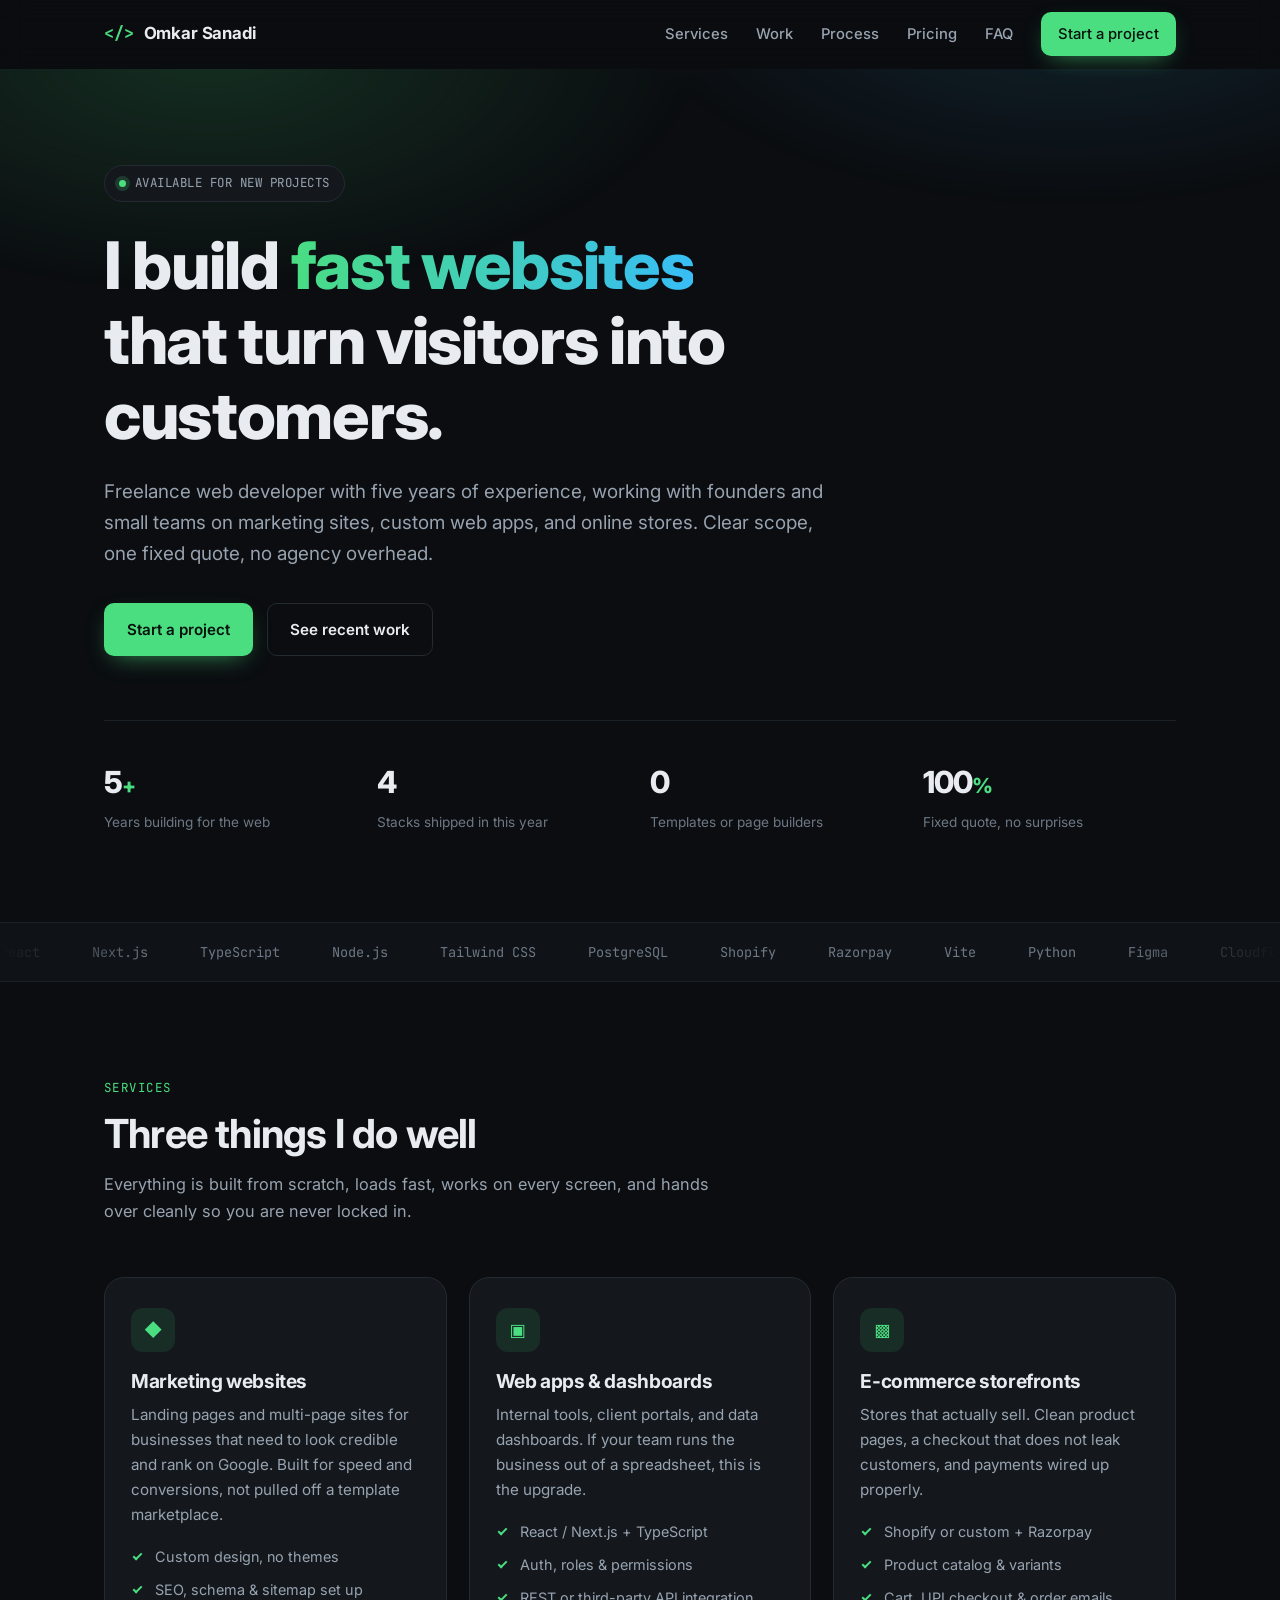
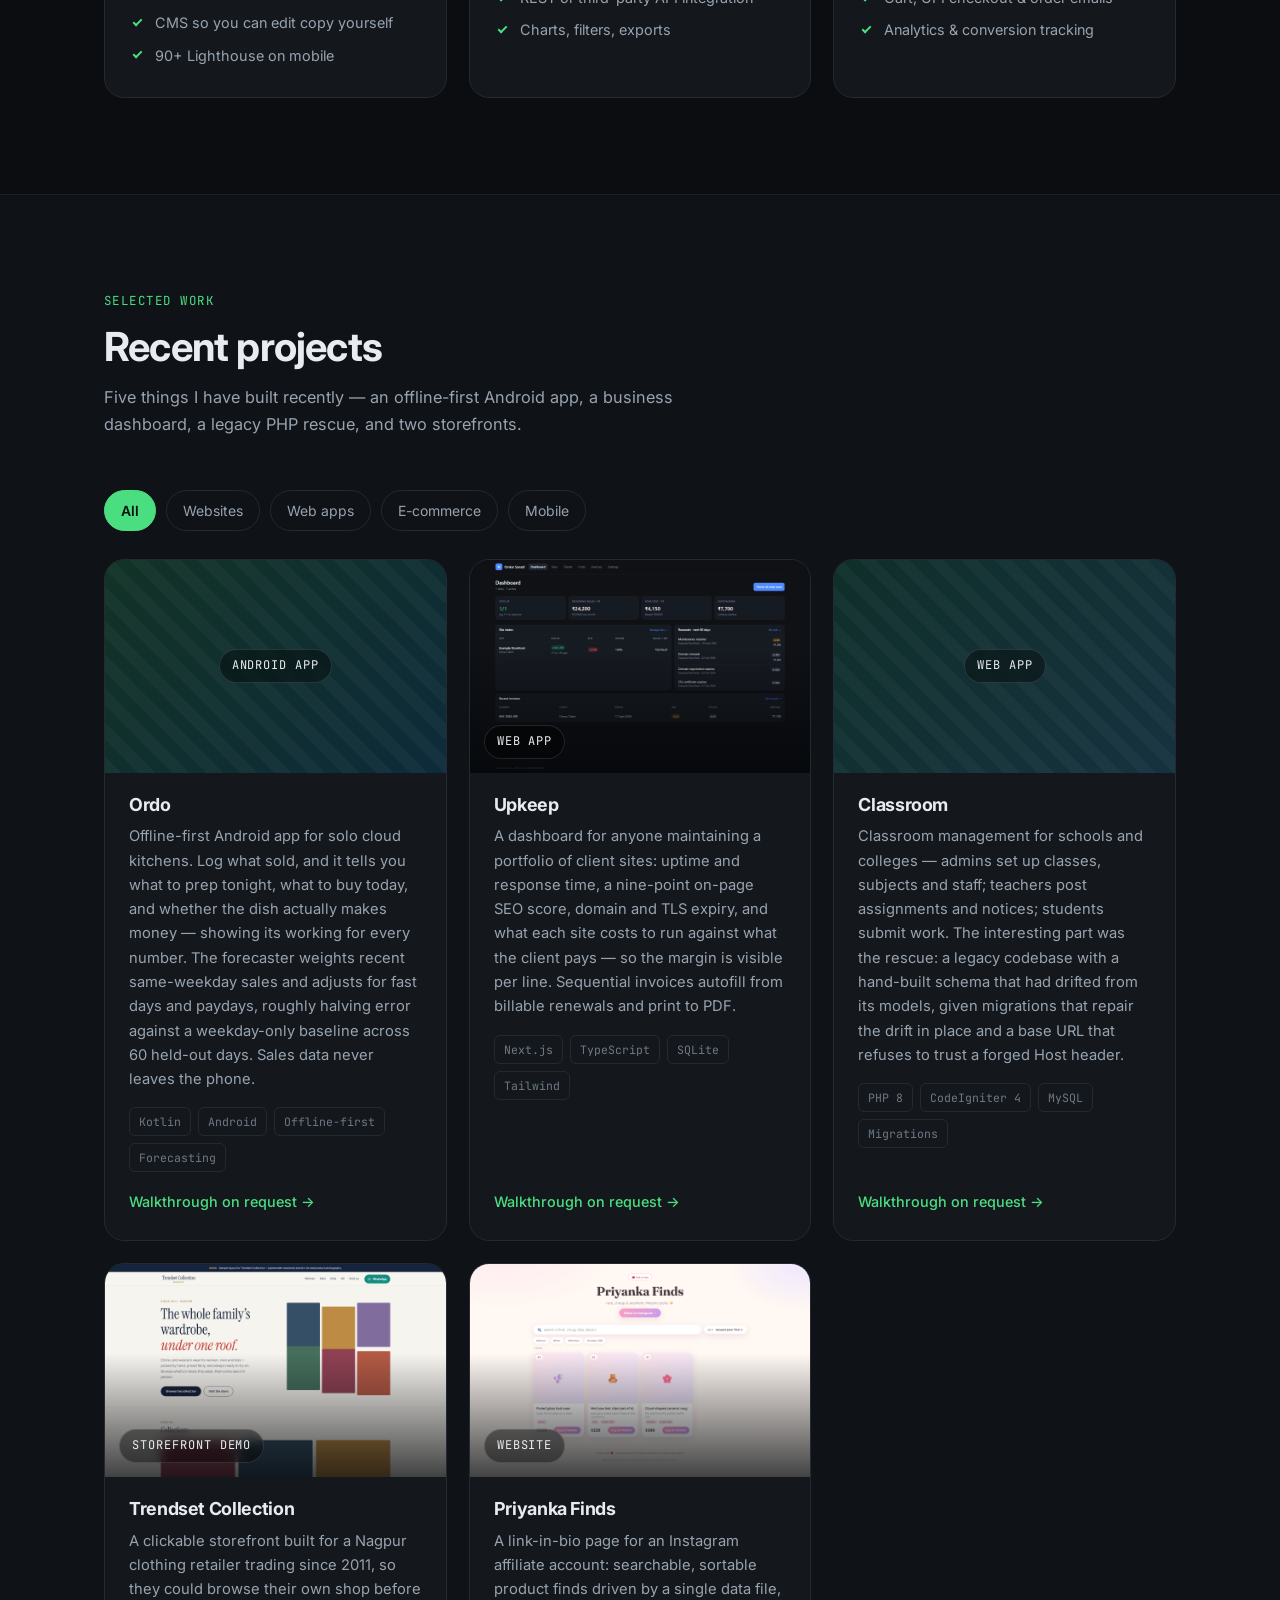
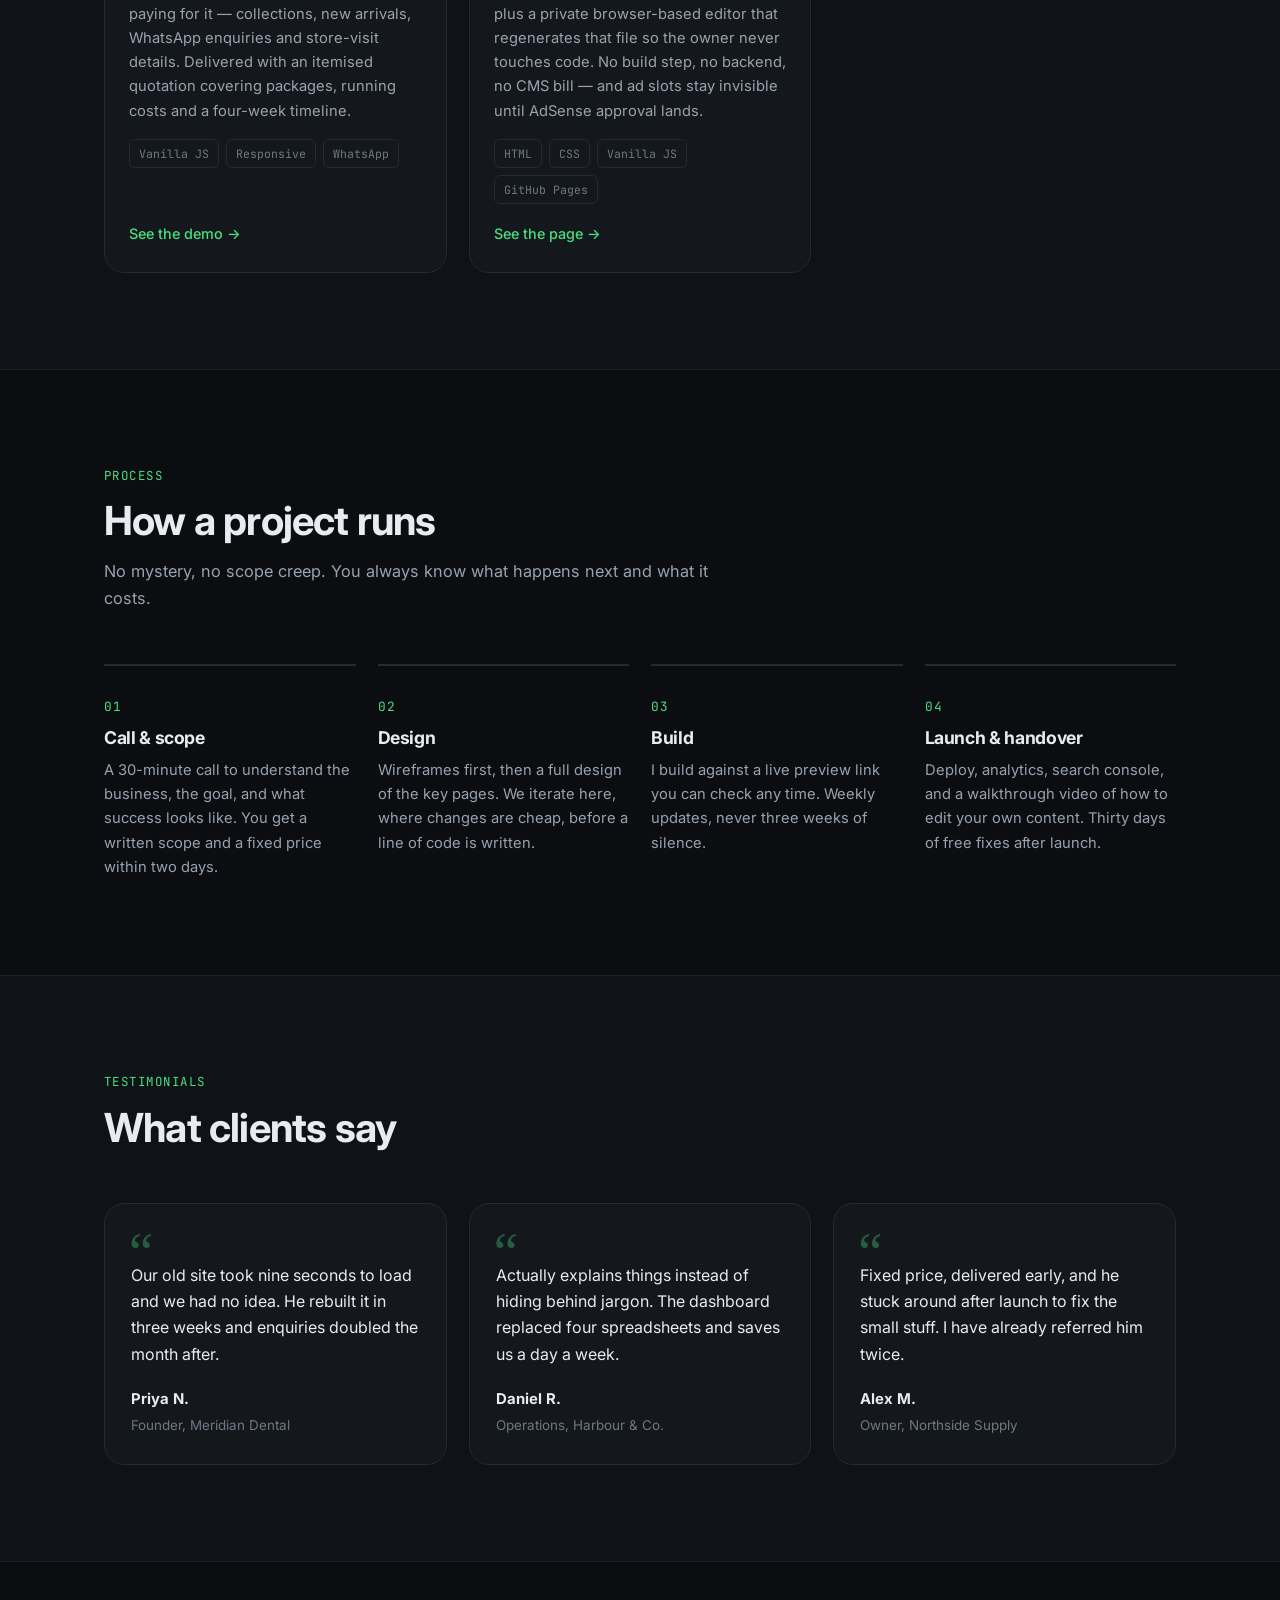
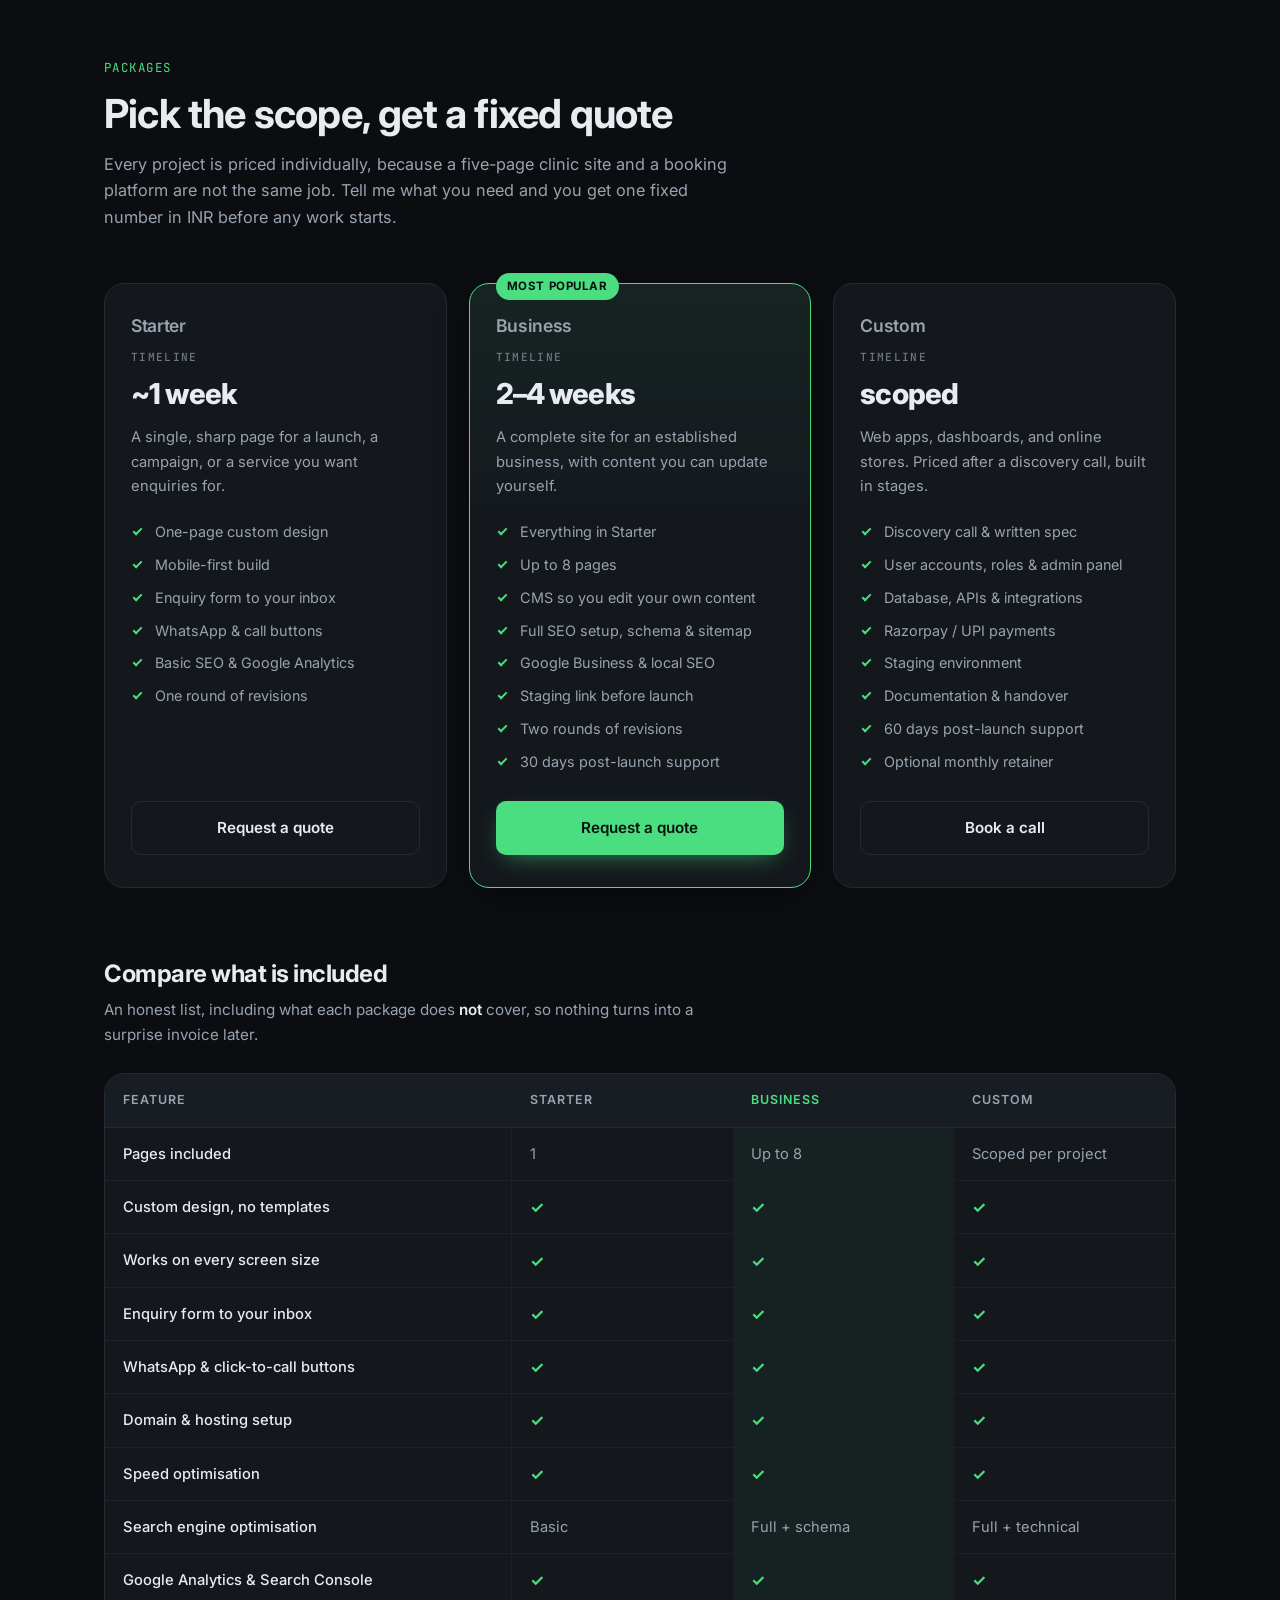
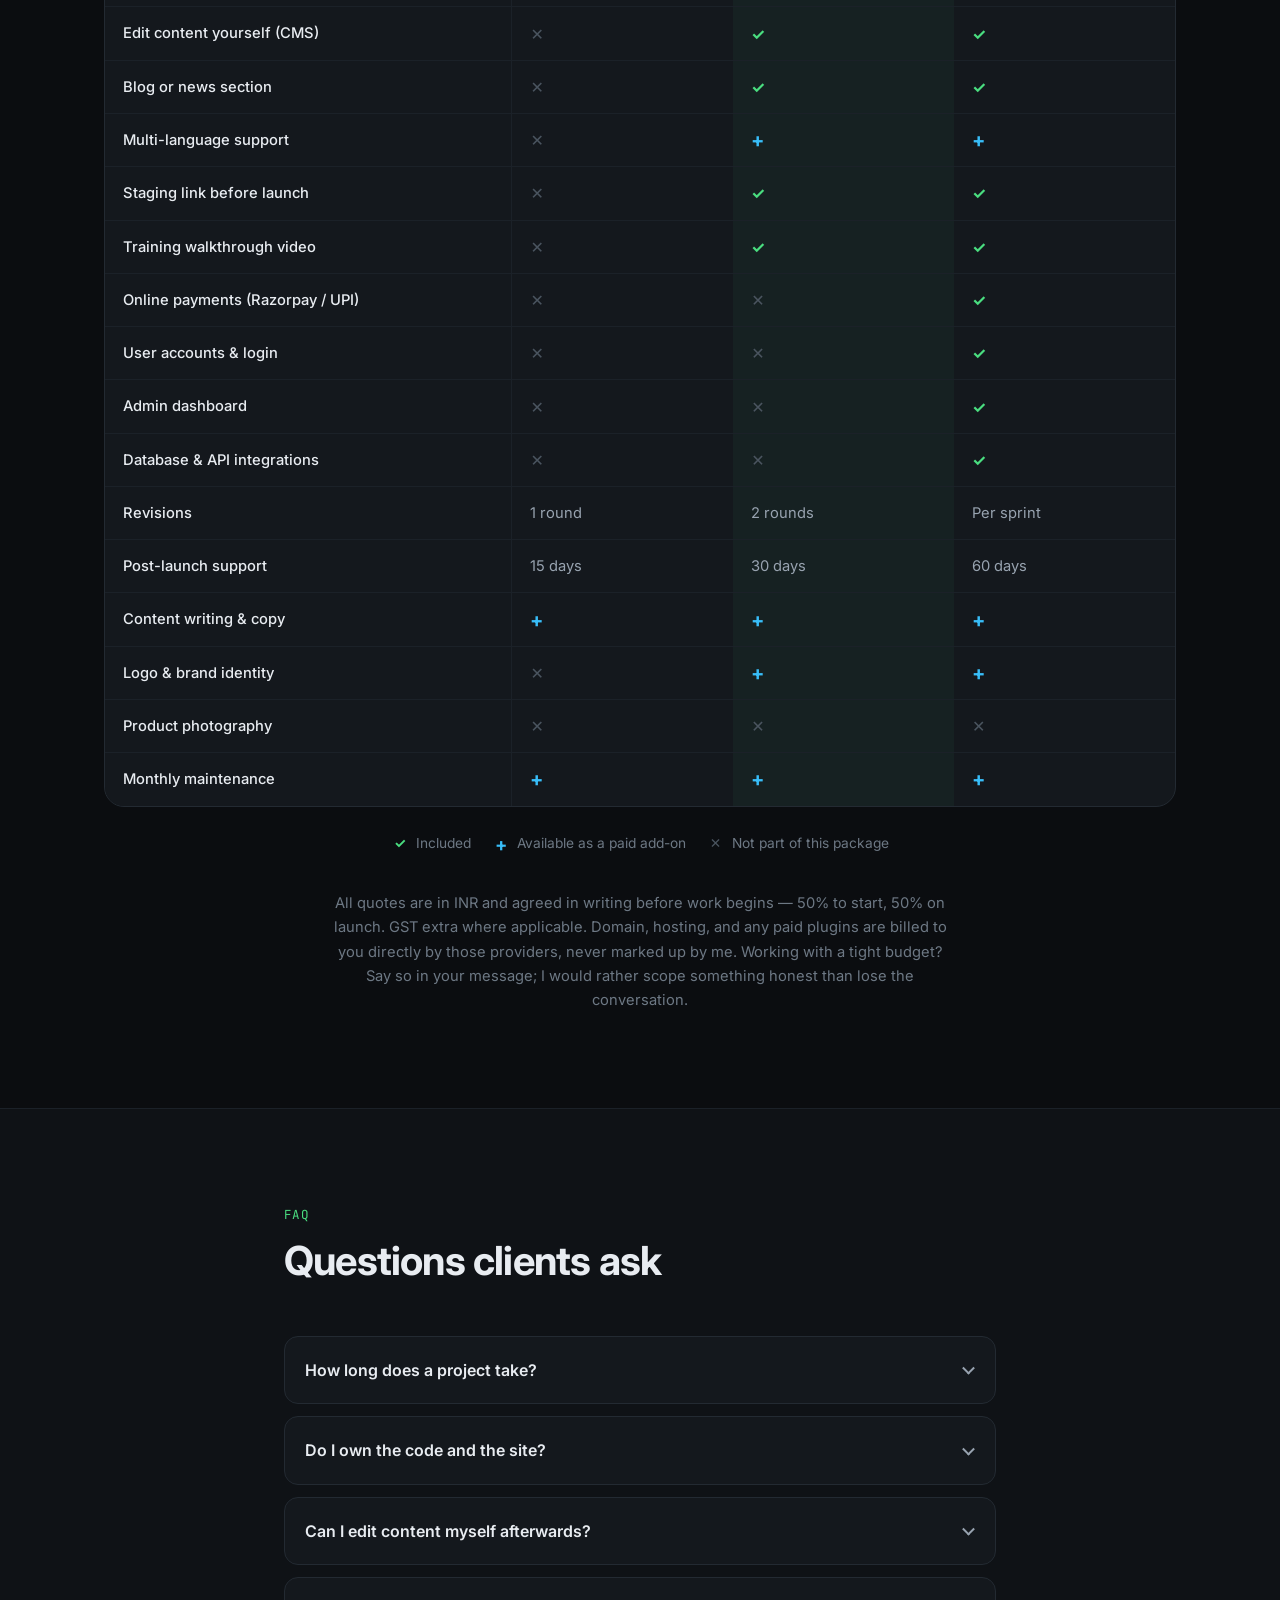
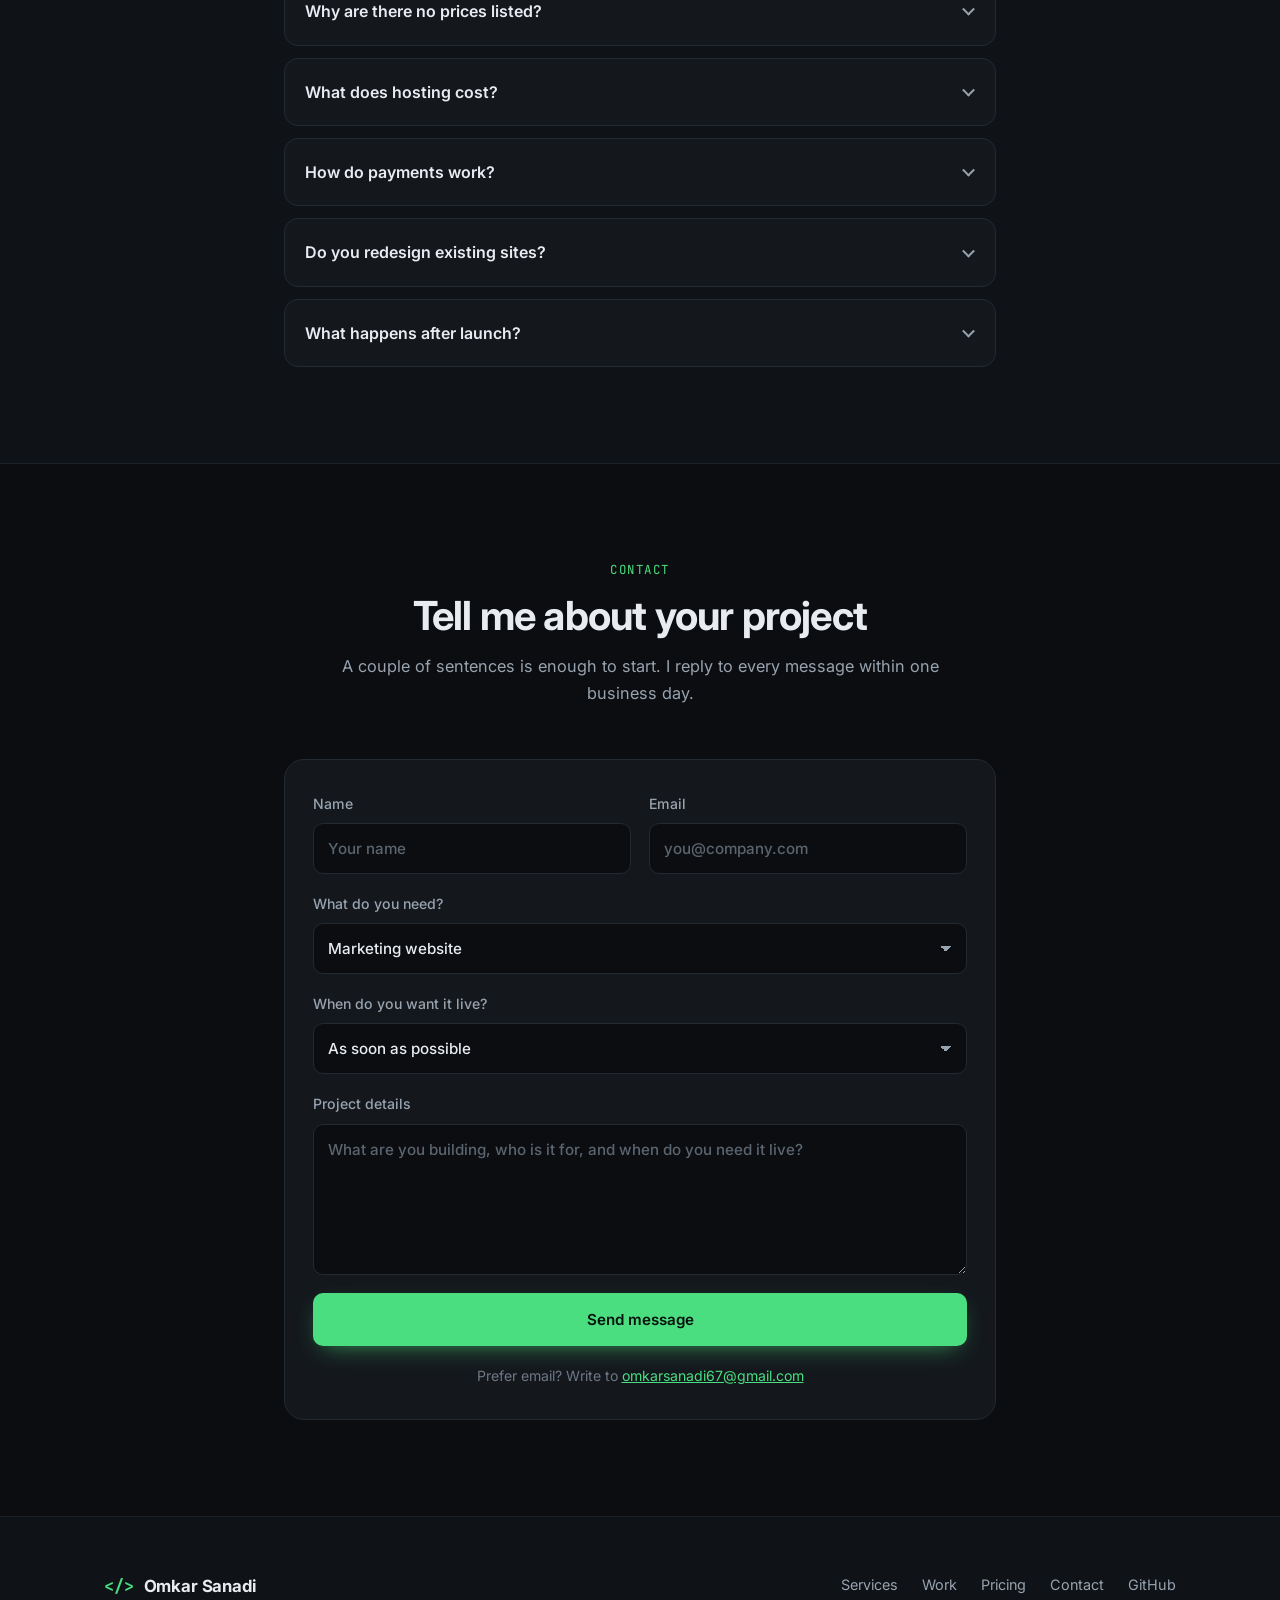
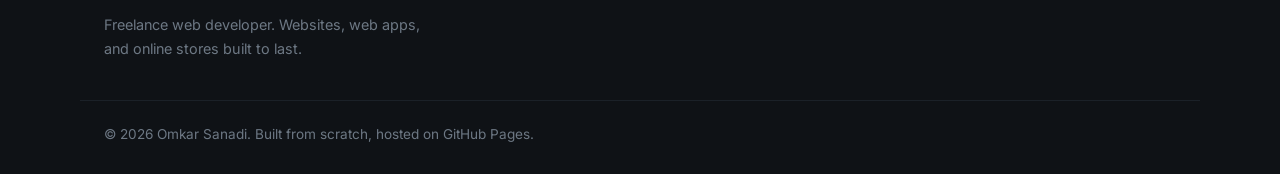
==== index.html @ cf02c417 "Add real screenshots for Upkeep, Trendset Collection and Priyanka Finds Captured headless at 1600x10" ====
<!doctype html>
<html lang="en">
<head>
<meta charset="utf-8">
<meta name="viewport" content="width=device-width, initial-scale=1">
<title>Omkar Sanadi — Web Developer | Sites, Web Apps &amp; Storefronts</title>
<meta name="description" content="Freelance web developer with 5 years of experience building fast marketing sites, custom web apps and dashboards, and e-commerce storefronts for Indian businesses. Clear scope, fixed quote, shipped on time.">
<link rel="canonical" href="https://WIZ4RD-OM24.github.io/portfolio/">
<meta name="theme-color" content="#0b0d10">

<meta property="og:type" content="website">
<meta property="og:title" content="Omkar Sanadi — Web Developer">
<meta property="og:description" content="Fast marketing sites, custom web apps, and e-commerce storefronts. 5 years experience, fixed quote, shipped on time.">
<meta property="og:url" content="https://WIZ4RD-OM24.github.io/portfolio/">
<meta property="og:image" content="https://WIZ4RD-OM24.github.io/portfolio/assets/og.svg">
<meta name="twitter:card" content="summary_large_image">

<link rel="icon" href="assets/favicon.svg" type="image/svg+xml">
<link rel="preconnect" href="https://fonts.googleapis.com">
<link rel="preconnect" href="https://fonts.gstatic.com" crossorigin>
<link href="https://fonts.googleapis.com/css2?family=Inter:wght@400;500;600;700;800&amp;family=JetBrains+Mono:wght@400;500&amp;display=swap" rel="stylesheet">
<link rel="stylesheet" href="styles.css">

<script type="application/ld+json">
{
  "@context": "https://schema.org",
  "@type": "ProfessionalService",
  "name": "Omkar Sanadi — Web Development",
  "description": "Freelance web development: marketing sites, web apps, dashboards, and e-commerce storefronts.",
  "url": "https://WIZ4RD-OM24.github.io/portfolio/",
  "email": "omkarsanadi67@gmail.com",
  "founder": { "@type": "Person", "name": "Omkar Sanadi" },
  "areaServed": "IN",
  "currenciesAccepted": "INR",
  "makesOffer": [
    { "@type": "Offer", "itemOffered": { "@type": "Service", "name": "Marketing website development" } },
    { "@type": "Offer", "itemOffered": { "@type": "Service", "name": "Web application and dashboard development" } },
    { "@type": "Offer", "itemOffered": { "@type": "Service", "name": "E-commerce storefront development" } }
  ]
}
</script>
</head>
<body>
<a class="skip" href="#main">Skip to content</a>

<header class="nav" id="nav">
  <div class="wrap nav-inner">
    <a class="brand" href="#top">
      <span class="brand-mark">&lt;/&gt;</span>
      <span class="brand-name">Omkar Sanadi</span>
    </a>
    <nav class="nav-links" id="nav-links" aria-label="Primary">
      <a href="#services">Services</a>
      <a href="#work">Work</a>
      <a href="#process">Process</a>
      <a href="#pricing">Pricing</a>
      <a href="#faq">FAQ</a>
      <a class="btn btn-sm btn-primary" href="#contact">Start a project</a>
    </nav>
    <button class="burger" id="burger" aria-label="Toggle menu" aria-expanded="false" aria-controls="nav-links">
      <span></span><span></span><span></span>
    </button>
  </div>
</header>

<main id="main">
<section class="hero" id="top">
  <div class="glow" aria-hidden="true"></div>
  <div class="wrap hero-inner">
    <p class="eyebrow reveal"><span class="dot"></span> Available for new projects</p>
    <h1 class="reveal">I build <span class="grad">fast websites</span> that turn visitors into customers.</h1>
    <p class="lede reveal">Freelance web developer with five years of experience, working with founders and small teams on marketing sites, custom web apps, and online stores. Clear scope, one fixed quote, no agency overhead.</p>
    <div class="hero-cta reveal">
      <a class="btn btn-primary" href="#contact">Start a project</a>
      <a class="btn btn-ghost" href="#work">See recent work</a>
    </div>
    <ul class="stats reveal">
      <li><strong>5<em>+</em></strong><span>Years building for the web</span></li>
      <li><strong>4</strong><span>Stacks shipped in this year</span></li>
      <li><strong>0</strong><span>Templates or page builders</span></li>
      <li><strong>100<em>%</em></strong><span>Fixed quote, no surprises</span></li>
    </ul>
  </div>
</section>

<section class="strip" aria-label="Technologies">
  <div class="marquee"><div class="marquee-track">
    <span>React</span><span>Next.js</span><span>TypeScript</span><span>Node.js</span><span>Tailwind CSS</span><span>PostgreSQL</span><span>Shopify</span><span>Razorpay</span><span>Vite</span><span>Python</span><span>Figma</span><span>Cloudflare</span>
    <span aria-hidden="true">React</span><span aria-hidden="true">Next.js</span><span aria-hidden="true">TypeScript</span><span aria-hidden="true">Node.js</span><span aria-hidden="true">Tailwind CSS</span><span aria-hidden="true">PostgreSQL</span><span aria-hidden="true">Shopify</span><span aria-hidden="true">Razorpay</span><span aria-hidden="true">Vite</span><span aria-hidden="true">Python</span><span aria-hidden="true">Figma</span><span aria-hidden="true">Cloudflare</span>
  </div></div>
</section>

<section class="section" id="services">
  <div class="wrap">
    <header class="sec-head reveal">
      <p class="kicker">Services</p>
      <h2>Three things I do well</h2>
      <p class="sub">Everything is built from scratch, loads fast, works on every screen, and hands over cleanly so you are never locked in.</p>
    </header>
    <div class="grid-3">
      <article class="card reveal">
        <div class="icon">&#9670;</div>
        <h3>Marketing websites</h3>
        <p>Landing pages and multi-page sites for businesses that need to look credible and rank on Google. Built for speed and conversions, not pulled off a template marketplace.</p>
        <ul class="ticks">
          <li>Custom design, no themes</li>
          <li>SEO, schema &amp; sitemap set up</li>
          <li>CMS so you can edit copy yourself</li>
          <li>90+ Lighthouse on mobile</li>
        </ul>
      </article>
      <article class="card reveal">
        <div class="icon">&#9635;</div>
        <h3>Web apps &amp; dashboards</h3>
        <p>Internal tools, client portals, and data dashboards. If your team runs the business out of a spreadsheet, this is the upgrade.</p>
        <ul class="ticks">
          <li>React / Next.js + TypeScript</li>
          <li>Auth, roles &amp; permissions</li>
          <li>REST or third-party API integration</li>
          <li>Charts, filters, exports</li>
        </ul>
      </article>
      <article class="card reveal">
        <div class="icon">&#9641;</div>
        <h3>E-commerce storefronts</h3>
        <p>Stores that actually sell. Clean product pages, a checkout that does not leak customers, and payments wired up properly.</p>
        <ul class="ticks">
          <li>Shopify or custom + Razorpay</li>
          <li>Product catalog &amp; variants</li>
          <li>Cart, UPI checkout &amp; order emails</li>
          <li>Analytics &amp; conversion tracking</li>
        </ul>
      </article>
    </div>
  </div>
</section>

<section class="section alt" id="work">
  <div class="wrap">
    <header class="sec-head reveal">
      <p class="kicker">Selected work</p>
      <h2>Recent projects</h2>
      <p class="sub">Five things I have built recently &mdash; an offline-first Android app, a business dashboard, a legacy PHP rescue, and two storefronts.</p>
    </header>

    <div class="filters reveal">
      <button class="chip is-active" data-filter="all" aria-pressed="true">All</button>
      <button class="chip" data-filter="site" aria-pressed="false">Websites</button>
      <button class="chip" data-filter="app" aria-pressed="false">Web apps</button>
      <button class="chip" data-filter="shop" aria-pressed="false">E-commerce</button>
      <button class="chip" data-filter="mobile" aria-pressed="false">Mobile</button>
    </div>

    <div class="grid-3 work-grid" id="work-grid">
      <article class="proj reveal" data-tags="mobile app">
        <div class="thumb t1"><span class="thumb-tag">Android app</span></div>
        <div class="proj-body">
          <h3>Ordo</h3>
          <p>Offline-first Android app for solo cloud kitchens. Log what sold, and it tells you what to prep tonight, what to buy today, and whether the dish actually makes money &mdash; showing its working for every number. The forecaster weights recent same-weekday sales and adjusts for fast days and paydays, roughly halving error against a weekday-only baseline across 60 held-out days. Sales data never leaves the phone.</p>
          <ul class="tags"><li>Kotlin</li><li>Android</li><li>Offline-first</li><li>Forecasting</li></ul>
          <a class="link" href="#contact">Walkthrough on request &#8594;</a>
        </div>
      </article>
      <article class="proj reveal" data-tags="app">
        <div class="thumb has-shot"><img src="assets/shots/upkeep.png" alt="Upkeep dashboard showing site status, yearly recurring revenue against running cost, upcoming renewals and recent invoices" width="1600" height="1000" loading="lazy" decoding="async"><span class="thumb-tag">Web app</span></div>
        <div class="proj-body">
          <h3>Upkeep</h3>
          <p>A dashboard for anyone maintaining a portfolio of client sites: uptime and response time, a nine-point on-page SEO score, domain and TLS expiry, and what each site costs to run against what the client pays &mdash; so the margin is visible per line. Sequential invoices autofill from billable renewals and print to PDF.</p>
          <ul class="tags"><li>Next.js</li><li>TypeScript</li><li>SQLite</li><li>Tailwind</li></ul>
          <a class="link" href="#contact">Walkthrough on request &#8594;</a>
        </div>
      </article>
      <article class="proj reveal" data-tags="app">
        <div class="thumb t3"><span class="thumb-tag">Web app</span></div>
        <div class="proj-body">
          <h3>Classroom</h3>
          <p>Classroom management for schools and colleges &mdash; admins set up classes, subjects and staff; teachers post assignments and notices; students submit work. The interesting part was the rescue: a legacy codebase with a hand-built schema that had drifted from its models, given migrations that repair the drift in place and a base URL that refuses to trust a forged Host header.</p>
          <ul class="tags"><li>PHP 8</li><li>CodeIgniter 4</li><li>MySQL</li><li>Migrations</li></ul>
          <a class="link" href="#contact">Walkthrough on request &#8594;</a>
        </div>
      </article>
      <article class="proj reveal" data-tags="shop site">
        <div class="thumb has-shot"><img src="assets/shots/trendset.png" alt="Trendset Collection storefront demo with a hero banner, collection tiles and a WhatsApp enquiry button" width="1600" height="1000" loading="lazy" decoding="async"><span class="thumb-tag">Storefront demo</span></div>
        <div class="proj-body">
          <h3>Trendset Collection</h3>
          <p>A clickable storefront built for a Nagpur clothing retailer trading since 2011, so they could browse their own shop before paying for it &mdash; collections, new arrivals, WhatsApp enquiries and store-visit details. Delivered with an itemised quotation covering packages, running costs and a four-week timeline.</p>
          <ul class="tags"><li>Vanilla JS</li><li>Responsive</li><li>WhatsApp</li></ul>
          <a class="link" href="#contact">See the demo &#8594;</a>
        </div>
      </article>
      <article class="proj reveal" data-tags="site">
        <div class="thumb has-shot"><img src="assets/shots/priyanka.png" alt="Priyanka Finds link-in-bio page with a search box, tag filters and product cards showing prices in rupees" width="1600" height="1000" loading="lazy" decoding="async"><span class="thumb-tag">Website</span></div>
        <div class="proj-body">
          <h3>Priyanka Finds</h3>
          <p>A link-in-bio page for an Instagram affiliate account: searchable, sortable product finds driven by a single data file, plus a private browser-based editor that regenerates that file so the owner never touches code. No build step, no backend, no CMS bill &mdash; and ad slots stay invisible until AdSense approval lands.</p>
          <ul class="tags"><li>HTML</li><li>CSS</li><li>Vanilla JS</li><li>GitHub Pages</li></ul>
          <a class="link" href="#contact">See the page &#8594;</a>
        </div>
      </article>
    </div>
    <p class="empty" id="work-empty" hidden>Nothing in that category yet.</p>
  </div>
</section>

<section class="section" id="process">
  <div class="wrap">
    <header class="sec-head reveal">
      <p class="kicker">Process</p>
      <h2>How a project runs</h2>
      <p class="sub">No mystery, no scope creep. You always know what happens next and what it costs.</p>
    </header>
    <ol class="steps">
      <li class="step reveal"><span class="num">01</span><h3>Call &amp; scope</h3><p>A 30-minute call to understand the business, the goal, and what success looks like. You get a written scope and a fixed price within two days.</p></li>
      <li class="step reveal"><span class="num">02</span><h3>Design</h3><p>Wireframes first, then a full design of the key pages. We iterate here, where changes are cheap, before a line of code is written.</p></li>
      <li class="step reveal"><span class="num">03</span><h3>Build</h3><p>I build against a live preview link you can check any time. Weekly updates, never three weeks of silence.</p></li>
      <li class="step reveal"><span class="num">04</span><h3>Launch &amp; handover</h3><p>Deploy, analytics, search console, and a walkthrough video of how to edit your own content. Thirty days of free fixes after launch.</p></li>
    </ol>
  </div>
</section>

<section class="section alt" id="testimonials">
  <div class="wrap">
    <header class="sec-head reveal">
      <p class="kicker">Testimonials</p>
      <h2>What clients say</h2>
    </header>
    <div class="grid-3">
      <figure class="quote reveal">
        <blockquote>Our old site took nine seconds to load and we had no idea. He rebuilt it in three weeks and enquiries doubled the month after.</blockquote>
        <figcaption><strong>Priya N.</strong><span>Founder, Meridian Dental</span></figcaption>
      </figure>
      <figure class="quote reveal">
        <blockquote>Actually explains things instead of hiding behind jargon. The dashboard replaced four spreadsheets and saves us a day a week.</blockquote>
        <figcaption><strong>Daniel R.</strong><span>Operations, Harbour &amp; Co.</span></figcaption>
      </figure>
      <figure class="quote reveal">
        <blockquote>Fixed price, delivered early, and he stuck around after launch to fix the small stuff. I have already referred him twice.</blockquote>
        <figcaption><strong>Alex M.</strong><span>Owner, Northside Supply</span></figcaption>
      </figure>
    </div>
  </div>
</section>

<section class="section" id="pricing">
  <div class="wrap">
    <header class="sec-head reveal">
      <p class="kicker">Packages</p>
      <h2>Pick the scope, get a fixed quote</h2>
      <p class="sub">Every project is priced individually, because a five-page clinic site and a booking platform are not the same job. Tell me what you need and you get one fixed number in INR before any work starts.</p>
    </header>
    <div class="grid-3">
      <article class="tier reveal">
        <h3>Starter</h3>
        <p class="price"><span>timeline</span>~1 week</p>
        <p class="tier-sub">A single, sharp page for a launch, a campaign, or a service you want enquiries for.</p>
        <ul class="ticks">
          <li>One-page custom design</li>
          <li>Mobile-first build</li>
          <li>Enquiry form to your inbox</li>
          <li>WhatsApp &amp; call buttons</li>
          <li>Basic SEO &amp; Google Analytics</li>
          <li>One round of revisions</li>
        </ul>
        <a class="btn btn-ghost full" href="#contact">Request a quote</a>
      </article>
      <article class="tier featured reveal">
        <span class="badge">Most popular</span>
        <h3>Business</h3>
        <p class="price"><span>timeline</span>2&ndash;4 weeks</p>
        <p class="tier-sub">A complete site for an established business, with content you can update yourself.</p>
        <ul class="ticks">
          <li>Everything in Starter</li>
          <li>Up to 8 pages</li>
          <li>CMS so you edit your own content</li>
          <li>Full SEO setup, schema &amp; sitemap</li>
          <li>Google Business &amp; local SEO</li>
          <li>Staging link before launch</li>
          <li>Two rounds of revisions</li>
          <li>30 days post-launch support</li>
        </ul>
        <a class="btn btn-primary full" href="#contact">Request a quote</a>
      </article>
      <article class="tier reveal">
        <h3>Custom</h3>
        <p class="price"><span>timeline</span>scoped</p>
        <p class="tier-sub">Web apps, dashboards, and online stores. Priced after a discovery call, built in stages.</p>
        <ul class="ticks">
          <li>Discovery call &amp; written spec</li>
          <li>User accounts, roles &amp; admin panel</li>
          <li>Database, APIs &amp; integrations</li>
          <li>Razorpay / UPI payments</li>
          <li>Staging environment</li>
          <li>Documentation &amp; handover</li>
          <li>60 days post-launch support</li>
          <li>Optional monthly retainer</li>
        </ul>
        <a class="btn btn-ghost full" href="#contact">Book a call</a>
      </article>
    </div>

    <div class="compare reveal">
      <h3 class="compare-title">Compare what is included</h3>
      <p class="compare-sub">An honest list, including what each package does <em>not</em> cover, so nothing turns into a surprise invoice later.</p>
      <div class="table-scroll">
        <table class="cmp">
          <caption class="sr-only">Feature comparison across the Starter, Business and Custom packages</caption>
          <thead>
            <tr>
              <th scope="col">Feature</th>
              <th scope="col">Starter</th>
              <th scope="col" class="is-featured">Business</th>
              <th scope="col">Custom</th>
            </tr>
          </thead>
          <tbody>
            <tr><th scope="row">Pages included</th><td>1</td><td class="is-featured">Up to 8</td><td>Scoped per project</td></tr>
            <tr><th scope="row">Custom design, no templates</th><td class="y">Yes</td><td class="y is-featured">Yes</td><td class="y">Yes</td></tr>
            <tr><th scope="row">Works on every screen size</th><td class="y">Yes</td><td class="y is-featured">Yes</td><td class="y">Yes</td></tr>
            <tr><th scope="row">Enquiry form to your inbox</th><td class="y">Yes</td><td class="y is-featured">Yes</td><td class="y">Yes</td></tr>
            <tr><th scope="row">WhatsApp &amp; click-to-call buttons</th><td class="y">Yes</td><td class="y is-featured">Yes</td><td class="y">Yes</td></tr>
            <tr><th scope="row">Domain &amp; hosting setup</th><td class="y">Yes</td><td class="y is-featured">Yes</td><td class="y">Yes</td></tr>
            <tr><th scope="row">Speed optimisation</th><td class="y">Yes</td><td class="y is-featured">Yes</td><td class="y">Yes</td></tr>
            <tr><th scope="row">Search engine optimisation</th><td>Basic</td><td class="is-featured">Full + schema</td><td>Full + technical</td></tr>
            <tr><th scope="row">Google Analytics &amp; Search Console</th><td class="y">Yes</td><td class="y is-featured">Yes</td><td class="y">Yes</td></tr>
            <tr><th scope="row">Edit content yourself (CMS)</th><td class="n">Not included</td><td class="y is-featured">Yes</td><td class="y">Yes</td></tr>
            <tr><th scope="row">Blog or news section</th><td class="n">Not included</td><td class="y is-featured">Yes</td><td class="y">Yes</td></tr>
            <tr><th scope="row">Multi-language support</th><td class="n">Not included</td><td class="a is-featured">Add-on</td><td class="a">Add-on</td></tr>
            <tr><th scope="row">Staging link before launch</th><td class="n">Not included</td><td class="y is-featured">Yes</td><td class="y">Yes</td></tr>
            <tr><th scope="row">Training walkthrough video</th><td class="n">Not included</td><td class="y is-featured">Yes</td><td class="y">Yes</td></tr>
            <tr><th scope="row">Online payments (Razorpay / UPI)</th><td class="n">Not included</td><td class="n is-featured">Not included</td><td class="y">Yes</td></tr>
            <tr><th scope="row">User accounts &amp; login</th><td class="n">Not included</td><td class="n is-featured">Not included</td><td class="y">Yes</td></tr>
            <tr><th scope="row">Admin dashboard</th><td class="n">Not included</td><td class="n is-featured">Not included</td><td class="y">Yes</td></tr>
            <tr><th scope="row">Database &amp; API integrations</th><td class="n">Not included</td><td class="n is-featured">Not included</td><td class="y">Yes</td></tr>
            <tr><th scope="row">Revisions</th><td>1 round</td><td class="is-featured">2 rounds</td><td>Per sprint</td></tr>
            <tr><th scope="row">Post-launch support</th><td>15 days</td><td class="is-featured">30 days</td><td>60 days</td></tr>
            <tr><th scope="row">Content writing &amp; copy</th><td class="a">Add-on</td><td class="a is-featured">Add-on</td><td class="a">Add-on</td></tr>
            <tr><th scope="row">Logo &amp; brand identity</th><td class="n">Not included</td><td class="a is-featured">Add-on</td><td class="a">Add-on</td></tr>
            <tr><th scope="row">Product photography</th><td class="n">Not included</td><td class="n is-featured">Not included</td><td class="n">Not included</td></tr>
            <tr><th scope="row">Monthly maintenance</th><td class="a">Add-on</td><td class="a is-featured">Add-on</td><td class="a">Add-on</td></tr>
          </tbody>
        </table>
      </div>
      <ul class="legend">
        <li><span class="k y" aria-hidden="true"></span>Included</li>
        <li><span class="k a" aria-hidden="true"></span>Available as a paid add-on</li>
        <li><span class="k n" aria-hidden="true"></span>Not part of this package</li>
      </ul>
    </div>

    <p class="note reveal">All quotes are in INR and agreed in writing before work begins &mdash; 50% to start, 50% on launch. GST extra where applicable. Domain, hosting, and any paid plugins are billed to you directly by those providers, never marked up by me. Working with a tight budget? Say so in your message; I would rather scope something honest than lose the conversation.</p>
  </div>
</section>

<section class="section alt" id="faq">
  <div class="wrap narrow">
    <header class="sec-head reveal">
      <p class="kicker">FAQ</p>
      <h2>Questions clients ask</h2>
    </header>
    <div class="faq">
      <details class="reveal"><summary>How long does a project take?</summary><p>A landing page is about a week. A business site is two to four weeks. Apps and stores depend on scope, but you get a date in writing before we start, and I hit it.</p></details>
      <details class="reveal"><summary>Do I own the code and the site?</summary><p>Yes. Everything lives in your accounts and your repository. No proprietary builder, no hostage situation if you decide to move on.</p></details>
      <details class="reveal"><summary>Can I edit content myself afterwards?</summary><p>That is the default. Business sites ship with a CMS, and I record a short walkthrough showing how to change text, images, and pages.</p></details>
      <details class="reveal"><summary>Why are there no prices listed?</summary><p>Because an honest number needs five minutes of context. Two businesses asking for "a website" often need work that differs several times over in effort, and a fixed price on a page would either overcharge the simple job or underdeliver on the complex one. Tell me the scope and you get one firm quote in writing, valid for 30 days, with no hourly surprises after.</p></details>
      <details class="reveal"><summary>What does hosting cost?</summary><p>Most sites I build run on free or near-free hosting. Budget roughly &#8377;0&ndash;&#8377;1,500 a month depending on traffic, plus about &#8377;800&ndash;&#8377;1,200 a year for a .com or .in domain. You pay those providers directly, so there is no markup from me.</p></details>
      <details class="reveal"><summary>How do payments work?</summary><p>Half to begin, half when the site goes live. UPI, bank transfer, or Razorpay all work. You get a proper invoice for each, and GST applies where relevant.</p></details>
      <details class="reveal"><summary>Do you redesign existing sites?</summary><p>Often. I audit what you have first and tell you honestly whether a rebuild is worth it or whether a few targeted fixes would do more for less.</p></details>
      <details class="reveal"><summary>What happens after launch?</summary><p>Thirty days of free bug fixes. After that, either ad-hoc work at an hourly rate or a small monthly retainer covering updates, backups, and monitoring.</p></details>
    </div>
  </div>
</section>

<section class="section contact" id="contact">
  <div class="wrap narrow">
    <header class="sec-head reveal">
      <p class="kicker">Contact</p>
      <h2>Tell me about your project</h2>
      <p class="sub">A couple of sentences is enough to start. I reply to every message within one business day.</p>
    </header>

    <form class="form reveal" id="contact-form" action="https://formspree.io/f/YOUR_FORM_ID" method="POST">
      <div class="row">
        <label>Name
          <input type="text" name="name" required autocomplete="name" placeholder="Your name">
        </label>
        <label>Email
          <input type="email" name="email" required autocomplete="email" placeholder="you@company.com">
        </label>
      </div>
      <label>What do you need?
        <select name="project_type">
          <option>Marketing website</option>
          <option>Web app or dashboard</option>
          <option>E-commerce store</option>
          <option>Redesign of an existing site</option>
          <option>Not sure yet</option>
        </select>
      </label>
      <label>When do you want it live?
        <select name="timeline">
          <option>As soon as possible</option>
          <option>Within a month</option>
          <option>In one to three months</option>
          <option>Just planning for now</option>
        </select>
      </label>
      <label>Project details
        <textarea name="message" rows="5" required placeholder="What are you building, who is it for, and when do you need it live?"></textarea>
      </label>
      <input type="text" name="_gotcha" tabindex="-1" autocomplete="off" aria-hidden="true" class="hp">
      <button class="btn btn-primary full" type="submit" id="submit-btn">Send message</button>
      <p class="form-note" id="form-status" role="status" aria-live="polite">Prefer email? Write to <a href="mailto:omkarsanadi67@gmail.com">omkarsanadi67@gmail.com</a></p>
    </form>
  </div>
</section>
</main>

<footer class="footer">
  <div class="wrap footer-inner">
    <div>
      <a class="brand" href="#top"><span class="brand-mark">&lt;/&gt;</span><span class="brand-name">Omkar Sanadi</span></a>
      <p class="foot-blurb">Freelance web developer. Websites, web apps, and online stores built to last.</p>
    </div>
    <nav class="foot-links" aria-label="Footer">
      <a href="#services">Services</a>
      <a href="#work">Work</a>
      <a href="#pricing">Pricing</a>
      <a href="#contact">Contact</a>
      <a href="https://github.com/WIZ4RD-OM24" rel="noopener">GitHub</a>
    </nav>
  </div>
  <div class="wrap foot-bottom"><p>&copy; <span id="year">2026</span> Omkar Sanadi. Built from scratch, hosted on GitHub Pages.</p></div>
</footer>

<script src="script.js" defer></script>
</body>
</html>
---- styles.css ----
/* ---------- tokens ---------- */
:root{
  --bg:#0b0d10;
  --bg-alt:#0f1216;
  --panel:#14181d;
  --panel-2:#181d23;
  --line:#232a32;
  --line-soft:#1b2128;
  --text:#e8ecf1;
  --muted:#98a3b0;
  --dim:#6d7884;
  --accent:#4ade80;
  --accent-2:#38bdf8;
  --accent-ink:#08120c;
  --radius:14px;
  --radius-lg:20px;
  --wrap:1120px;
  --shadow:0 10px 40px -12px rgba(0,0,0,.6);
  --font:"Inter",system-ui,-apple-system,"Segoe UI",Roboto,sans-serif;
  --mono:"JetBrains Mono",ui-monospace,SFMono-Regular,Menlo,monospace;
}

*,*::before,*::after{box-sizing:border-box}
html{scroll-behavior:smooth;scroll-padding-top:84px;-webkit-text-size-adjust:100%}
body{
  margin:0;background:var(--bg);color:var(--text);
  font-family:var(--font);font-size:16px;line-height:1.65;
  -webkit-font-smoothing:antialiased;overflow-x:hidden;
}
img{max-width:100%;display:block}
a{color:inherit}
h1,h2,h3{line-height:1.15;letter-spacing:-.02em;margin:0}
p{margin:0}
ul,ol{margin:0;padding:0;list-style:none}
button{font:inherit;color:inherit}

.wrap{width:100%;max-width:var(--wrap);margin-inline:auto;padding-inline:24px}
.wrap.narrow{max-width:760px}

.skip{position:absolute;left:-9999px;top:0;background:var(--accent);color:var(--accent-ink);padding:10px 16px;z-index:200;border-radius:0 0 8px 0}
.skip:focus{left:0}

:focus-visible{outline:2px solid var(--accent);outline-offset:3px;border-radius:6px}

/* ---------- buttons ---------- */
.btn{
  display:inline-flex;align-items:center;justify-content:center;gap:8px;
  padding:13px 22px;border-radius:10px;border:1px solid transparent;
  font-weight:600;font-size:.95rem;text-decoration:none;cursor:pointer;
  transition:transform .15s ease,background .2s ease,border-color .2s ease,box-shadow .2s ease;
  white-space:nowrap;
}
.btn:hover{transform:translateY(-2px)}
.btn-primary{background:var(--accent);color:var(--accent-ink);box-shadow:0 8px 24px -10px rgba(74,222,128,.7)}
.btn-primary:hover{background:#5bea8d}
.btn-ghost{background:transparent;border-color:var(--line);color:var(--text)}
.btn-ghost:hover{border-color:var(--accent);background:rgba(74,222,128,.06)}
.btn-sm{padding:9px 16px;font-size:.875rem}
.btn.full{width:100%}

/* ---------- nav ---------- */
.nav{position:sticky;top:0;z-index:100;background:rgba(11,13,16,.72);backdrop-filter:blur(14px);border-bottom:1px solid transparent;transition:border-color .25s ease,background .25s ease}
.nav.scrolled{border-bottom-color:var(--line-soft);background:rgba(11,13,16,.92)}
.nav-inner{display:flex;align-items:center;justify-content:space-between;height:68px}
.brand{display:inline-flex;align-items:center;gap:10px;text-decoration:none;font-weight:700;letter-spacing:-.01em}
.brand-mark{font-family:var(--mono);color:var(--accent);font-size:1.05rem}
.brand-name{font-size:1.05rem}
.nav-links{display:flex;align-items:center;gap:28px}
.nav-links a{text-decoration:none;color:var(--muted);font-size:.925rem;font-weight:500;transition:color .2s ease}
.nav-links a:hover,.nav-links a.active{color:var(--text)}
.nav-links a.btn{color:var(--accent-ink)}
.burger{display:none;background:none;border:0;padding:10px;cursor:pointer}
.burger span{display:block;width:22px;height:2px;background:var(--text);border-radius:2px;transition:transform .25s ease,opacity .2s ease}
.burger span+span{margin-top:5px}
.burger.open span:nth-child(1){transform:translateY(7px) rotate(45deg)}
.burger.open span:nth-child(2){opacity:0}
.burger.open span:nth-child(3){transform:translateY(-7px) rotate(-45deg)}

/* ---------- hero ---------- */
.hero{position:relative;padding:96px 0 88px;overflow:hidden}
.glow{
  position:absolute;inset:-25% -10% auto -10%;height:640px;pointer-events:none;
  background:
    radial-gradient(46% 55% at 22% 30%,rgba(74,222,128,.16),transparent 70%),
    radial-gradient(42% 50% at 78% 20%,rgba(56,189,248,.13),transparent 70%);
  filter:blur(4px);
}
.hero-inner{position:relative}
.eyebrow{
  display:inline-flex;align-items:center;gap:9px;
  font-family:var(--mono);font-size:.78rem;letter-spacing:.04em;text-transform:uppercase;
  color:var(--muted);border:1px solid var(--line);background:var(--panel);
  padding:7px 14px;border-radius:999px;margin-bottom:26px;
}
.dot{width:7px;height:7px;border-radius:50%;background:var(--accent);box-shadow:0 0 0 4px rgba(74,222,128,.18);animation:pulse 2.4s ease-in-out infinite}
@keyframes pulse{50%{box-shadow:0 0 0 8px rgba(74,222,128,0)}}
h1{font-size:clamp(2.4rem,6vw,4.1rem);font-weight:800;max-width:16ch}
.grad{background:linear-gradient(100deg,var(--accent),var(--accent-2));-webkit-background-clip:text;background-clip:text;color:transparent}
.lede{color:var(--muted);font-size:clamp(1.02rem,1.8vw,1.18rem);max-width:60ch;margin-top:22px}
.hero-cta{display:flex;flex-wrap:wrap;gap:14px;margin-top:34px}
.stats{display:grid;grid-template-columns:repeat(4,1fr);gap:20px;margin-top:64px;padding-top:36px;border-top:1px solid var(--line-soft)}
.stats strong{display:block;font-size:1.9rem;font-weight:800;letter-spacing:-.03em}
.stats em{font-style:normal;color:var(--accent);font-size:1.3rem}
.stats span{color:var(--dim);font-size:.85rem}

/* ---------- marquee ---------- */
.strip{border-block:1px solid var(--line-soft);background:var(--bg-alt);padding:18px 0}
.marquee{overflow:hidden;-webkit-mask-image:linear-gradient(90deg,transparent,#000 12%,#000 88%,transparent);mask-image:linear-gradient(90deg,transparent,#000 12%,#000 88%,transparent)}
.marquee-track{display:flex;gap:52px;width:max-content;animation:slide 32s linear infinite}
.marquee-track span{font-family:var(--mono);font-size:.85rem;color:var(--dim);white-space:nowrap}
@keyframes slide{to{transform:translateX(-50%)}}

/* ---------- sections ---------- */
.section{padding:96px 0}
.section.alt{background:var(--bg-alt);border-block:1px solid var(--line-soft)}
.sec-head{max-width:640px;margin-bottom:52px}
.kicker{font-family:var(--mono);font-size:.78rem;letter-spacing:.12em;text-transform:uppercase;color:var(--accent);margin-bottom:12px}
.sec-head h2{font-size:clamp(1.8rem,3.6vw,2.5rem);font-weight:700}
.sub{color:var(--muted);margin-top:14px;font-size:1.02rem}

.grid-3{display:grid;grid-template-columns:repeat(3,1fr);gap:22px}

/* ---------- cards ---------- */
.card{
  background:var(--panel);border:1px solid var(--line);border-radius:var(--radius-lg);
  padding:30px 26px;transition:transform .25s ease,border-color .25s ease,background .25s ease;
}
.card:hover{transform:translateY(-4px);border-color:#2e3843;background:var(--panel-2)}
.card .icon{
  width:44px;height:44px;display:grid;place-items:center;border-radius:12px;
  background:rgba(74,222,128,.1);color:var(--accent);font-size:1.1rem;margin-bottom:18px;
}
.card h3{font-size:1.2rem;margin-bottom:10px}
.card p{color:var(--muted);font-size:.95rem}
.ticks{margin-top:18px;display:grid;gap:9px}
.ticks li{position:relative;padding-left:24px;color:var(--muted);font-size:.9rem}
.ticks li::before{content:"";position:absolute;left:2px;top:.55em;width:9px;height:5px;border-left:2px solid var(--accent);border-bottom:2px solid var(--accent);transform:rotate(-45deg)}

/* ---------- work ---------- */
.filters{display:flex;flex-wrap:wrap;gap:10px;margin-bottom:28px}
.chip{
  background:transparent;border:1px solid var(--line);color:var(--muted);
  padding:8px 16px;border-radius:999px;font-size:.875rem;cursor:pointer;transition:all .2s ease;
}
.chip:hover{color:var(--text);border-color:#333e4a}
.chip.is-active{background:var(--accent);border-color:var(--accent);color:var(--accent-ink);font-weight:600}
.work-grid{align-items:stretch}
.proj{
  background:var(--panel);border:1px solid var(--line);border-radius:var(--radius-lg);
  overflow:hidden;transition:transform .25s ease,border-color .25s ease;
  display:flex;flex-direction:column;
}
/* cards in a row share a height, so the read-more links line up */
.proj-body{flex:1;display:flex;flex-direction:column}
.proj-body .tags{margin-top:16px}
.proj-body .link{margin-top:auto;padding-top:18px}
.proj:hover{transform:translateY(-4px);border-color:#2e3843}
.proj[hidden]{display:none}
.thumb{position:relative;aspect-ratio:16/10;display:grid;place-items:center}
.thumb::after{content:"";position:absolute;inset:0;background:repeating-linear-gradient(45deg,rgba(255,255,255,.03) 0 12px,transparent 12px 24px)}
.t1{background:linear-gradient(135deg,#123326,#0d2b3a)}
.t2{background:linear-gradient(135deg,#102a3d,#1b1f3a)}
.t3{background:linear-gradient(135deg,#0f2f2a,#16323f)}
.t4{background:linear-gradient(135deg,#221d3b,#122b38)}
.t5{background:linear-gradient(135deg,#0e2c36,#1d2a1f)}
.t6{background:linear-gradient(135deg,#1c2b1f,#0f2a3b)}
/* screenshot thumbnails: image fills the frame, scrim keeps the tag readable */
.thumb.has-shot{place-items:end start;padding:14px}
.thumb.has-shot::after{background:linear-gradient(to top,rgba(4,6,8,.75),rgba(4,6,8,0) 58%)}
.thumb img{position:absolute;inset:0;width:100%;height:100%;object-fit:cover;object-position:top center}
.thumb-tag{
  position:relative;z-index:1;font-family:var(--mono);font-size:.75rem;letter-spacing:.08em;text-transform:uppercase;
  color:var(--text);background:rgba(0,0,0,.4);border:1px solid rgba(255,255,255,.12);
  padding:6px 12px;border-radius:999px;backdrop-filter:blur(6px);
}
.proj-body{padding:22px 24px 26px}
.proj-body h3{font-size:1.12rem;margin-bottom:9px}
.proj-body p{color:var(--muted);font-size:.92rem}
.tags{display:flex;flex-wrap:wrap;gap:7px;margin-top:16px}
.tags li{font-family:var(--mono);font-size:.72rem;color:var(--dim);border:1px solid var(--line);padding:4px 9px;border-radius:6px}
.link{display:inline-block;margin-top:18px;color:var(--accent);text-decoration:none;font-size:.9rem;font-weight:500}
.link:hover{text-decoration:underline}
.empty{color:var(--dim);text-align:center;padding:40px 0}

/* ---------- process ---------- */
.steps{display:grid;grid-template-columns:repeat(4,1fr);gap:22px}
.step{position:relative;padding-top:26px;border-top:2px solid var(--line)}
.step:hover{border-top-color:var(--accent)}
.num{font-family:var(--mono);font-size:.8rem;color:var(--accent);letter-spacing:.1em}
.step h3{font-size:1.1rem;margin:10px 0 9px}
.step p{color:var(--muted);font-size:.92rem}

/* ---------- testimonials ---------- */
.quote{margin:0;background:var(--panel);border:1px solid var(--line);border-radius:var(--radius-lg);padding:28px 26px;display:flex;flex-direction:column;gap:20px}
.quote blockquote{margin:0;font-size:1rem;color:var(--text);position:relative;padding-top:30px}
.quote blockquote::before{content:"\201C";position:absolute;top:-6px;left:-2px;font-size:3.4rem;line-height:1;color:var(--accent);opacity:.35;font-family:Georgia,serif}
.quote figcaption{display:grid;gap:2px;margin-top:auto}
.quote figcaption strong{font-size:.93rem}
.quote figcaption span{color:var(--dim);font-size:.84rem}

/* ---------- pricing ---------- */
.tier{position:relative;background:var(--panel);border:1px solid var(--line);border-radius:var(--radius-lg);padding:32px 26px;display:flex;flex-direction:column}
.tier.featured{border-color:var(--accent);background:linear-gradient(180deg,rgba(74,222,128,.06),transparent 40%),var(--panel);box-shadow:var(--shadow)}
.badge{position:absolute;top:-11px;left:26px;background:var(--accent);color:var(--accent-ink);font-size:.72rem;font-weight:700;letter-spacing:.05em;text-transform:uppercase;padding:4px 11px;border-radius:999px}
.tier h3{font-size:1.1rem;color:var(--muted);font-weight:600}
.price{font-size:1.8rem;font-weight:800;letter-spacing:-.03em;margin:12px 0 8px;display:flex;flex-direction:column;gap:3px}
.price span{font-family:var(--mono);font-size:.7rem;font-weight:500;color:var(--dim);letter-spacing:.12em;text-transform:uppercase}
.tier-sub{color:var(--muted);font-size:.92rem;min-height:44px}
.tier .ticks{margin:22px 0 28px}
.tier .btn{margin-top:auto}
.note{text-align:center;color:var(--dim);font-size:.92rem;margin-top:32px;max-width:70ch;margin-inline:auto}

/* ---------- comparison table ---------- */
.sr-only{position:absolute;width:1px;height:1px;padding:0;margin:-1px;overflow:hidden;clip:rect(0 0 0 0);white-space:nowrap;border:0}
.compare{margin-top:72px}
.compare-title{font-size:1.5rem;font-weight:700;letter-spacing:-.02em}
.compare-sub{color:var(--muted);font-size:.95rem;margin-top:10px;max-width:62ch}
.compare-sub em{color:var(--text);font-style:normal;font-weight:600}
.table-scroll{
  margin-top:26px;overflow-x:auto;border:1px solid var(--line);border-radius:var(--radius-lg);
  background:var(--panel);-webkit-overflow-scrolling:touch;
}
.cmp{width:100%;border-collapse:collapse;min-width:660px;font-size:.92rem}
.cmp th,.cmp td{text-align:left;padding:14px 18px;border-bottom:1px solid var(--line-soft)}
.cmp tbody tr:last-child th,.cmp tbody tr:last-child td{border-bottom:0}
.cmp thead th{
  position:sticky;top:0;z-index:2;background:var(--panel-2);
  font-size:.78rem;letter-spacing:.08em;text-transform:uppercase;color:var(--muted);
  font-weight:600;padding-block:16px;border-bottom:1px solid var(--line);
}
.cmp thead th.is-featured{color:var(--accent)}
.cmp tbody th{font-weight:500;color:var(--text);width:38%}
/* keep the feature name visible while the value columns scroll sideways */
.cmp tbody th,.cmp thead th:first-child{position:sticky;left:0;z-index:1;background:var(--panel)}
.cmp thead th:first-child{z-index:3;background:var(--panel-2)}
.cmp tbody th::after{content:"";position:absolute;top:0;right:0;bottom:0;width:1px;background:var(--line-soft)}
.cmp td{color:var(--muted);width:20.6%;white-space:nowrap}
.cmp tbody tr:hover th,.cmp tbody tr:hover td{background:rgba(255,255,255,.022)}
.cmp td.is-featured{background:rgba(74,222,128,.045)}
.cmp td.is-featured:hover{background:rgba(74,222,128,.07)}
/* state cells: icon replaces the label on wide screens, label stays for screen readers */
.cmp td.y,.cmp td.n,.cmp td.a{position:relative;color:transparent;user-select:none}
.cmp td.y::after,.cmp td.n::after,.cmp td.a::after{
  position:absolute;left:18px;top:50%;transform:translateY(-50%);
  font-size:1rem;line-height:1;
}
.cmp td.y::after{content:"\2713";color:var(--accent);font-weight:700}
.cmp td.n::after{content:"\2715";color:#4a545f}
.cmp td.a::after{content:"+";color:var(--accent-2);font-weight:700;font-size:1.25rem}
.legend{display:flex;flex-wrap:wrap;gap:22px;justify-content:center;margin-top:22px;color:var(--dim);font-size:.86rem}
.legend li{display:inline-flex;align-items:center;gap:8px}
.legend .k{width:16px;display:inline-grid;place-items:center;font-weight:700}
.legend .k.y::after{content:"\2713";color:var(--accent)}
.legend .k.n::after{content:"\2715";color:#4a545f}
.legend .k.a::after{content:"+";color:var(--accent-2);font-size:1.15rem}

/* ---------- faq ---------- */
.faq{display:grid;gap:12px}
.faq details{background:var(--panel);border:1px solid var(--line);border-radius:var(--radius);padding:4px 20px;transition:border-color .2s ease}
.faq details[open]{border-color:#2e3843}
.faq summary{cursor:pointer;list-style:none;padding:16px 28px 16px 0;font-weight:600;font-size:1rem;position:relative}
.faq summary::-webkit-details-marker{display:none}
.faq summary::after{content:"";position:absolute;right:2px;top:50%;width:9px;height:9px;border-right:2px solid var(--muted);border-bottom:2px solid var(--muted);transform:translateY(-70%) rotate(45deg);transition:transform .25s ease}
.faq details[open] summary::after{transform:translateY(-20%) rotate(-135deg);border-color:var(--accent)}
.faq details p{color:var(--muted);font-size:.94rem;padding:0 0 18px}

/* ---------- contact ---------- */
.contact .sec-head{text-align:center;margin-inline:auto}
.form{background:var(--panel);border:1px solid var(--line);border-radius:var(--radius-lg);padding:32px 28px;display:grid;gap:18px}
.form .row{display:grid;grid-template-columns:1fr 1fr;gap:18px}
.form label{display:grid;gap:8px;font-size:.88rem;font-weight:500;color:var(--muted)}
.form input,.form select,.form textarea{
  width:100%;background:var(--bg);border:1px solid var(--line);border-radius:10px;
  padding:12px 14px;color:var(--text);font:inherit;font-size:.95rem;transition:border-color .2s ease,box-shadow .2s ease;
}
.form input::placeholder,.form textarea::placeholder{color:#5b6570}
.form input:focus,.form select:focus,.form textarea:focus{outline:none;border-color:var(--accent);box-shadow:0 0 0 3px rgba(74,222,128,.13)}
.form textarea{resize:vertical;min-height:120px}
.form select{appearance:none;background-image:linear-gradient(45deg,transparent 50%,var(--muted) 50%),linear-gradient(135deg,var(--muted) 50%,transparent 50%);background-position:calc(100% - 20px) 50%,calc(100% - 14px) 50%;background-size:6px 6px;background-repeat:no-repeat;cursor:pointer}
.form option{background:var(--panel)}
.hp{position:absolute!important;left:-9999px;opacity:0;height:0;width:0}
.form-note{text-align:center;color:var(--dim);font-size:.88rem}
.form-note a{color:var(--accent)}
.form-note.ok{color:var(--accent)}
.form-note.err{color:#f87171}
button[disabled]{opacity:.6;cursor:progress;transform:none!important}

/* ---------- footer ---------- */
.footer{border-top:1px solid var(--line-soft);background:var(--bg-alt);padding:56px 0 28px}
.footer-inner{display:flex;justify-content:space-between;gap:36px;flex-wrap:wrap}
.foot-blurb{color:var(--dim);font-size:.9rem;margin-top:12px;max-width:36ch}
.foot-links{display:flex;flex-wrap:wrap;gap:24px;align-items:flex-start}
.foot-links a{color:var(--muted);text-decoration:none;font-size:.9rem}
.foot-links a:hover{color:var(--accent)}
.foot-bottom{margin-top:40px;padding-top:22px;border-top:1px solid var(--line-soft);color:var(--dim);font-size:.85rem}

/* ---------- reveal ---------- */
.reveal{opacity:0;transform:translateY(18px);transition:opacity .6s ease,transform .6s ease}
.reveal.in{opacity:1;transform:none}

/* ---------- responsive ---------- */
@media (max-width:960px){
  .grid-3,.steps{grid-template-columns:repeat(2,1fr)}
  .stats{grid-template-columns:repeat(2,1fr);gap:26px}
}
@media (max-width:760px){
  .burger{display:block}
  .nav-links{
    position:fixed;inset:68px 0 auto;flex-direction:column;align-items:stretch;gap:0;
    background:var(--bg);border-bottom:1px solid var(--line);padding:8px 24px 24px;
    transform:translateY(-12px);opacity:0;visibility:hidden;transition:all .25s ease;
  }
  .nav-links.open{transform:none;opacity:1;visibility:visible}
  .nav-links a{padding:14px 0;border-bottom:1px solid var(--line-soft);font-size:1rem}
  .nav-links a.btn{margin-top:16px;border-bottom:0;justify-content:center}
  .hero{padding:64px 0 56px}
  .section{padding:68px 0}
  .grid-3,.steps{grid-template-columns:1fr}
  .form .row{grid-template-columns:1fr}
  .stats{margin-top:44px}
  .footer-inner{flex-direction:column;gap:24px}
}
@media (prefers-reduced-motion:reduce){
  *{animation-duration:.01ms!important;animation-iteration-count:1!important;transition-duration:.01ms!important}
  html{scroll-behavior:auto}
  .reveal{opacity:1;transform:none}
}
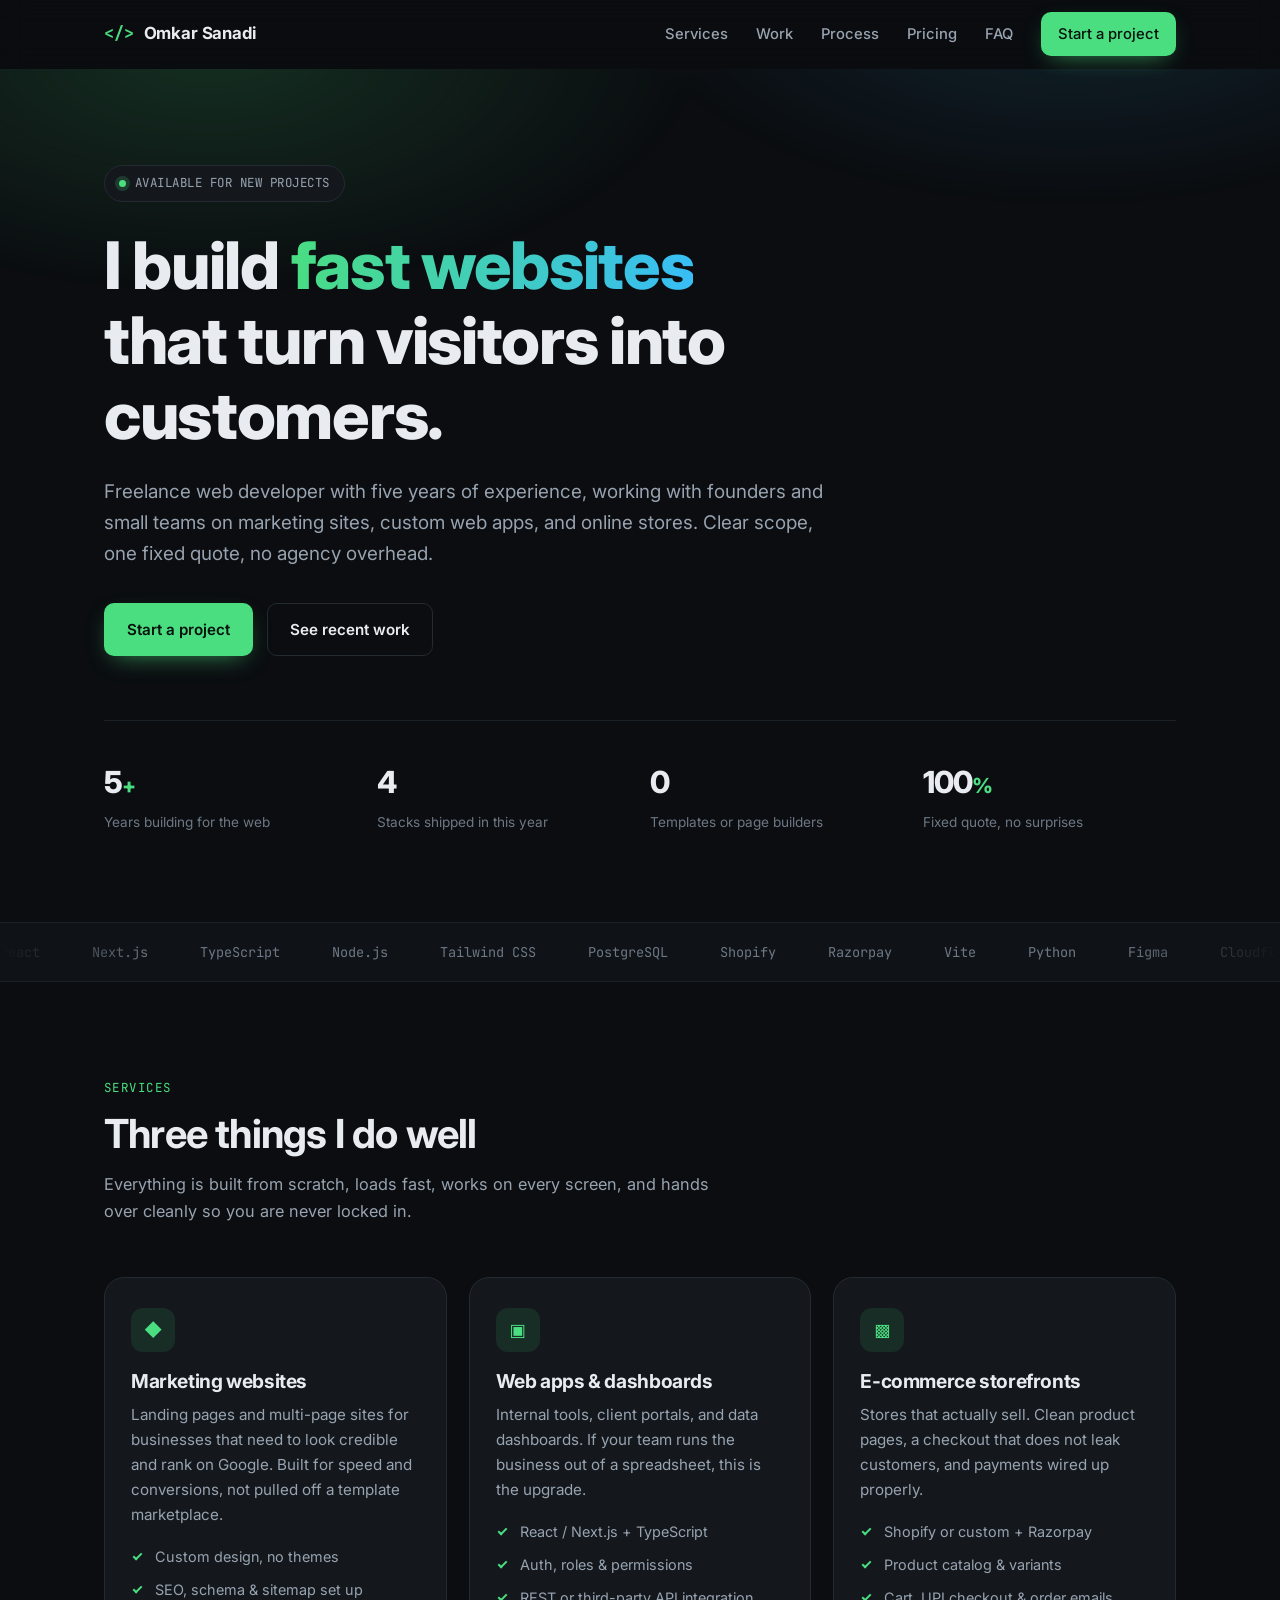
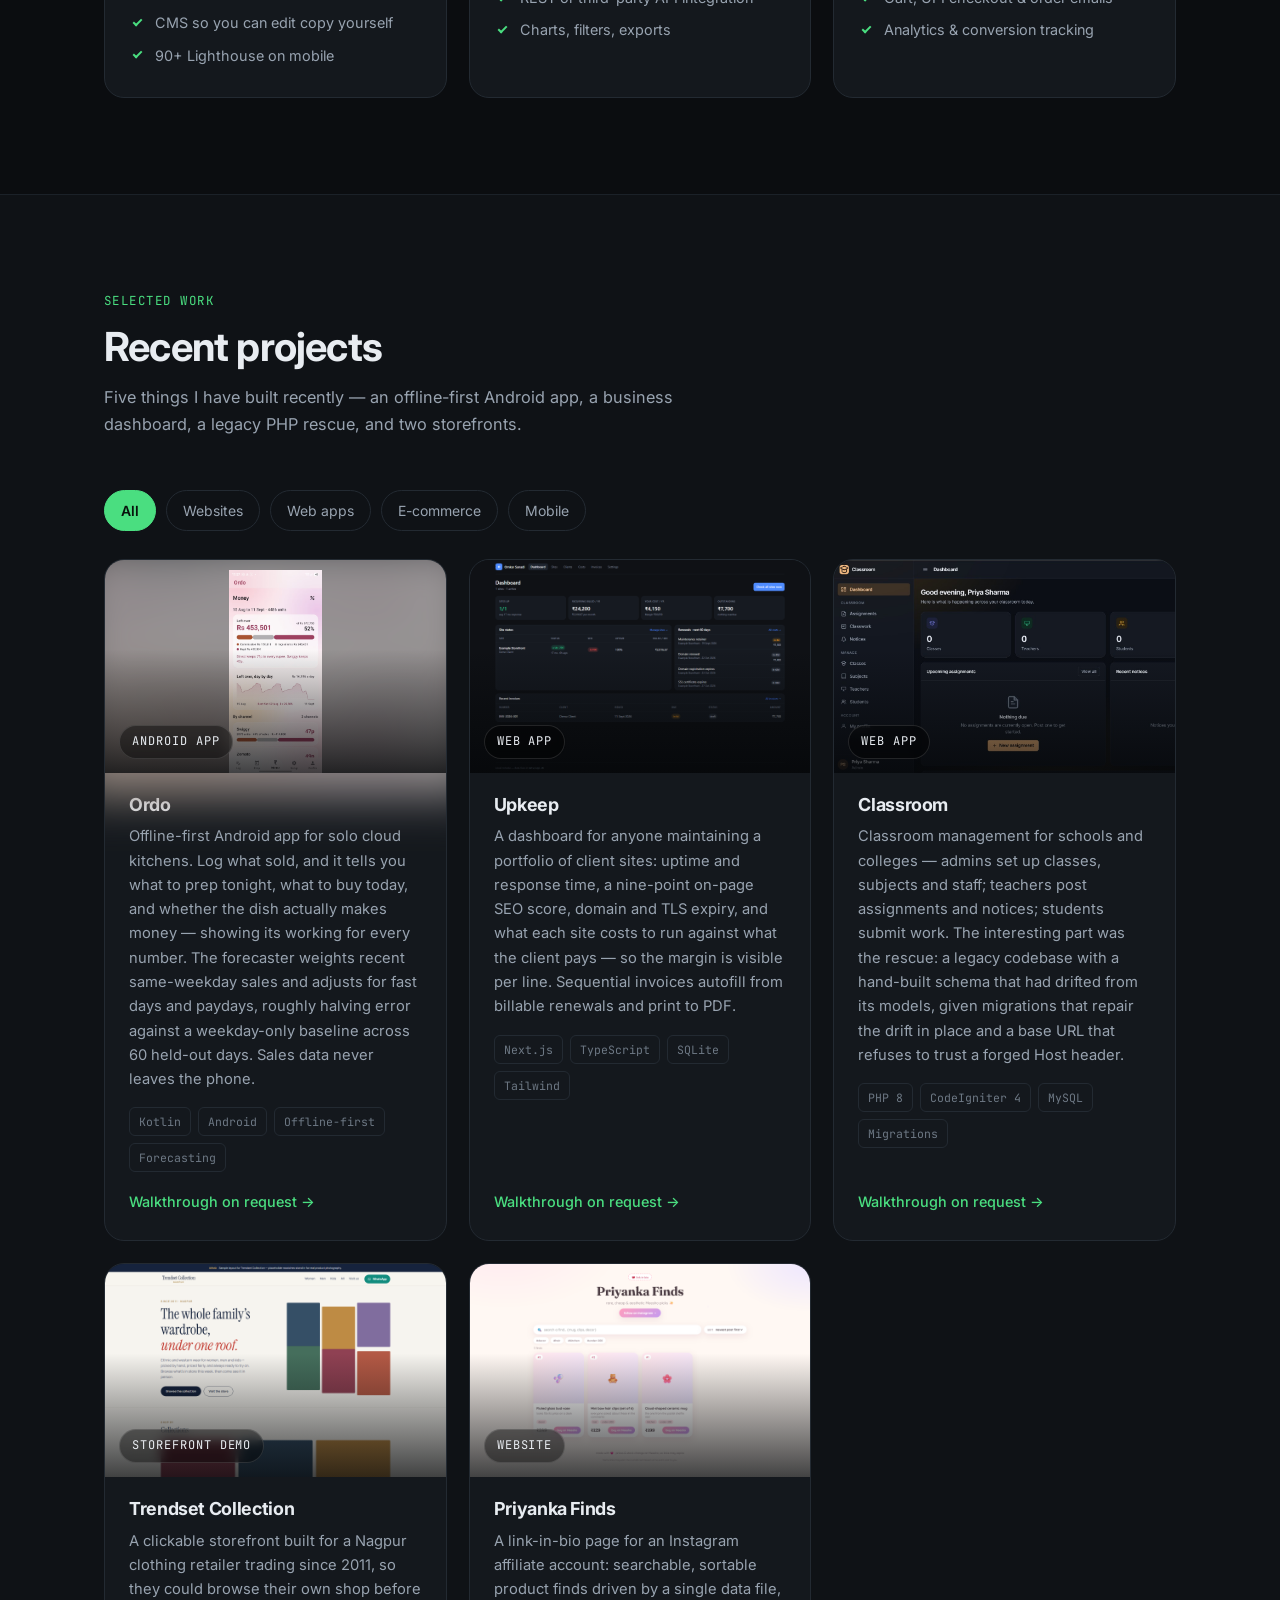
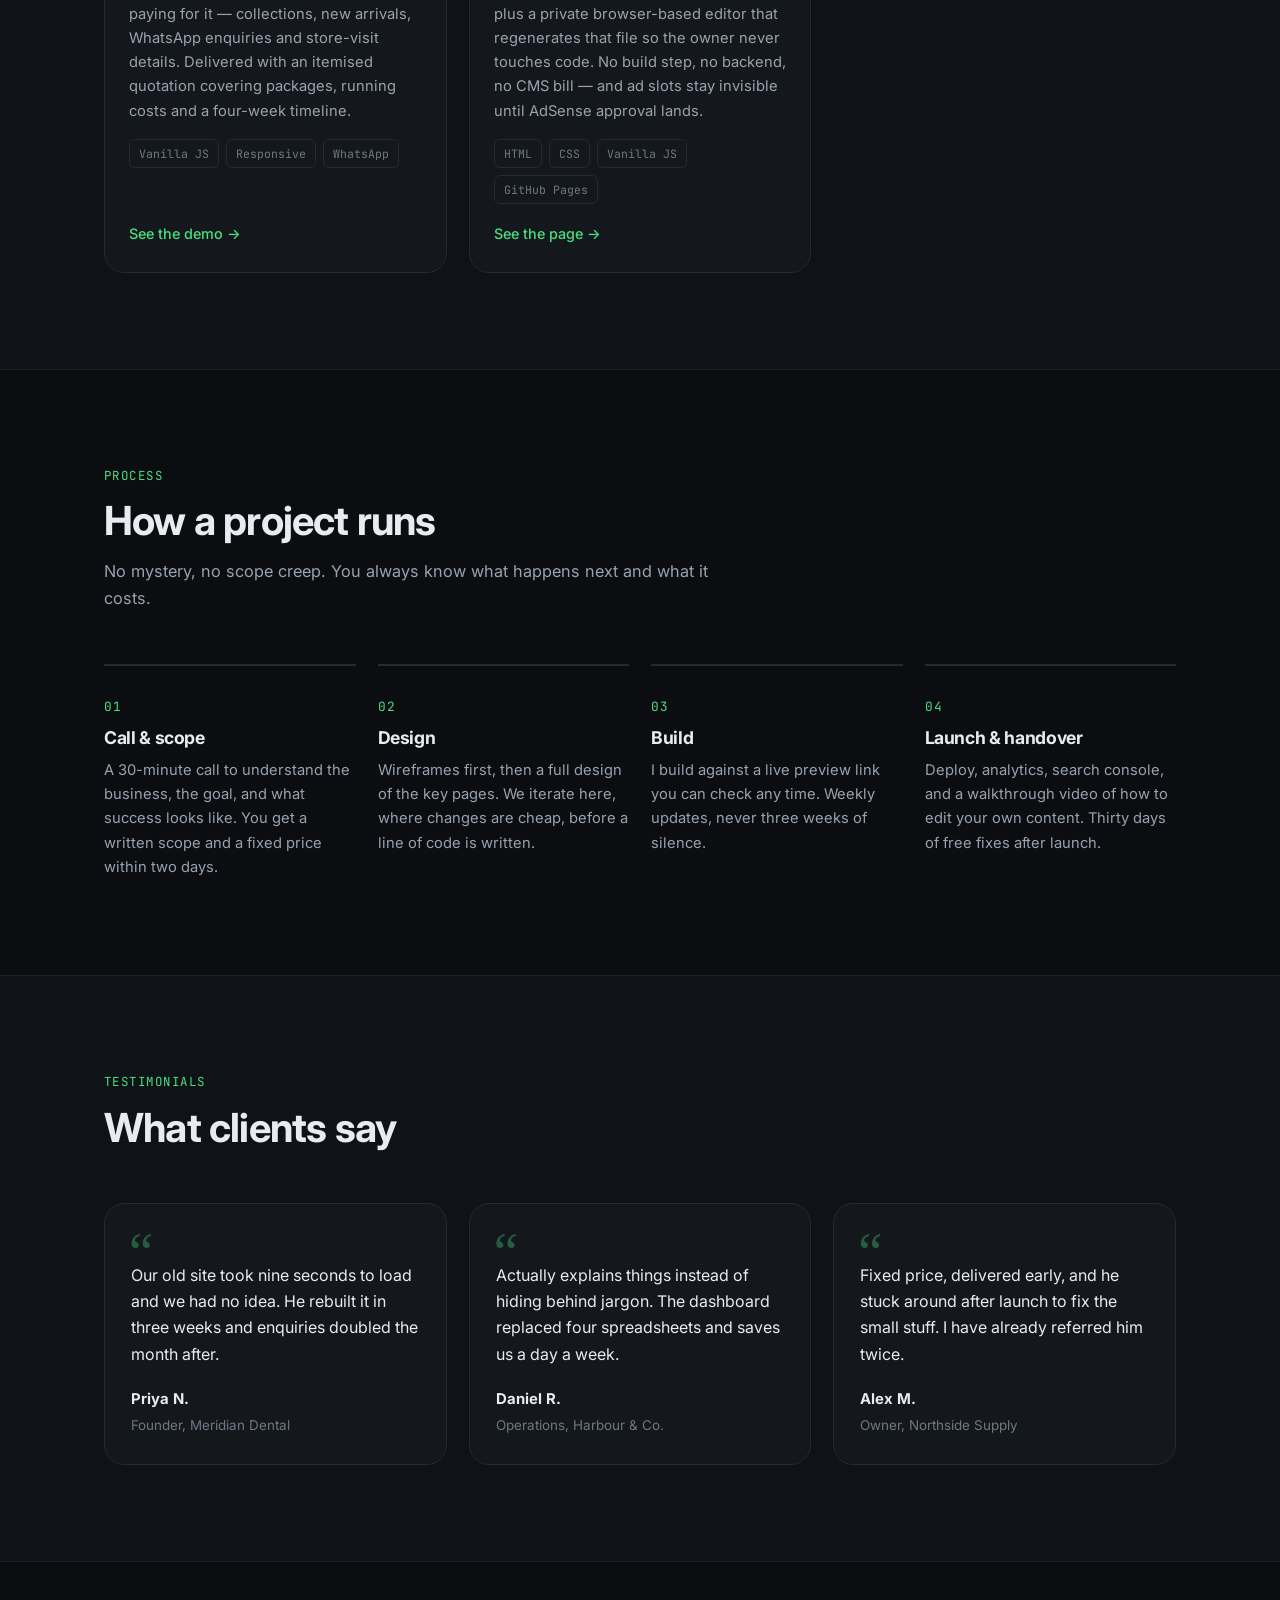
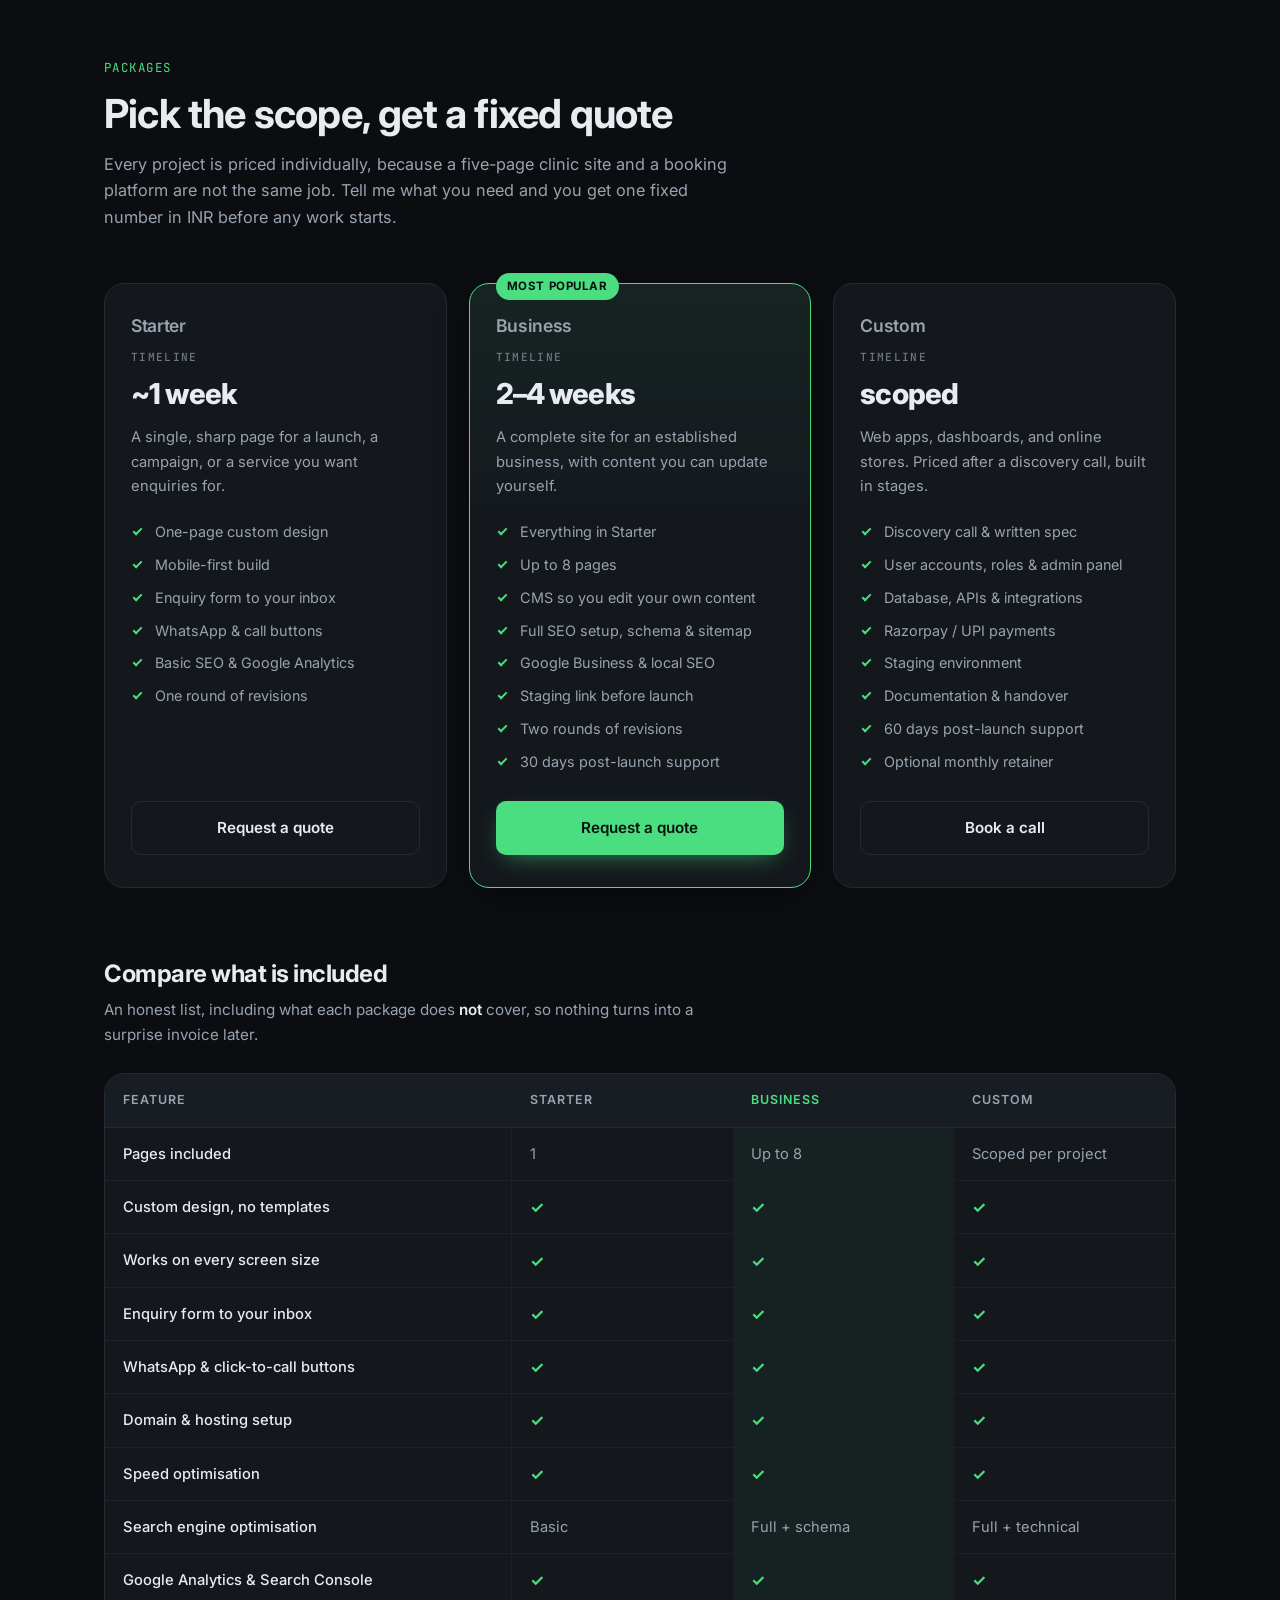
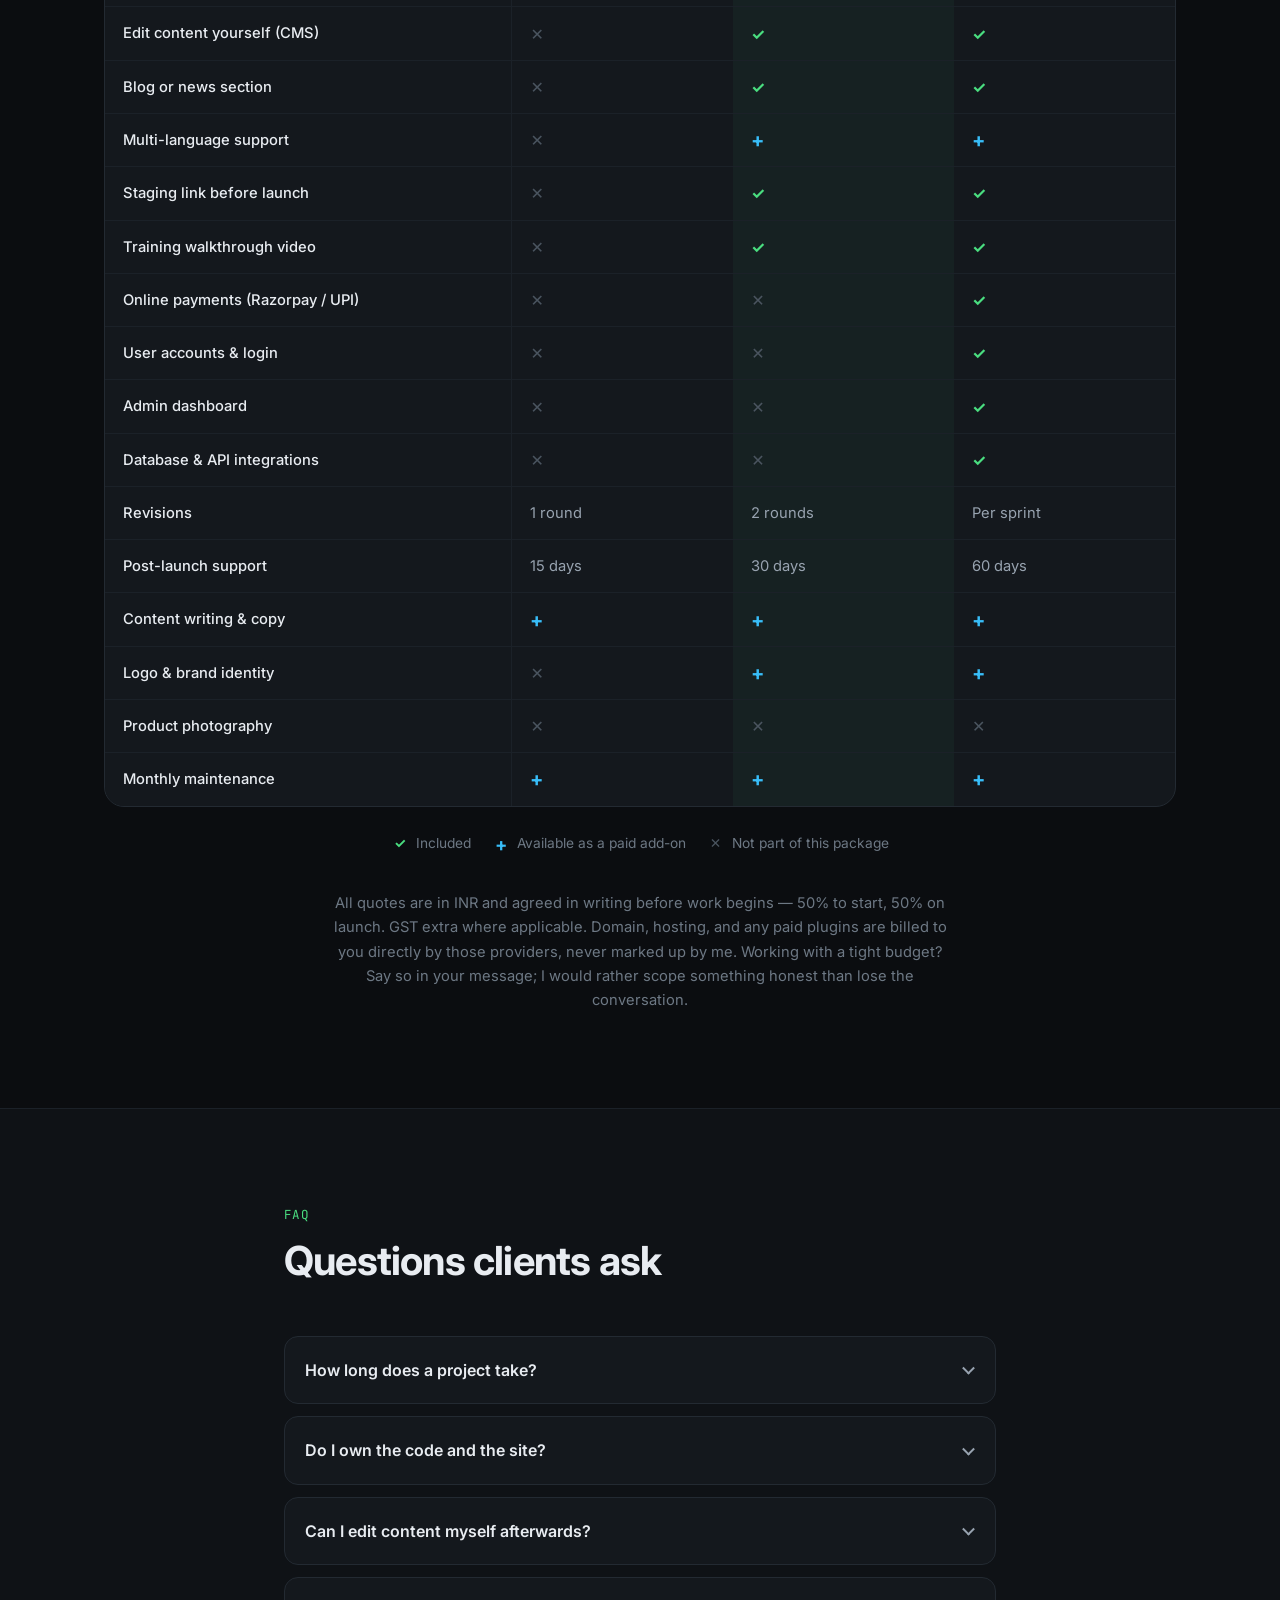
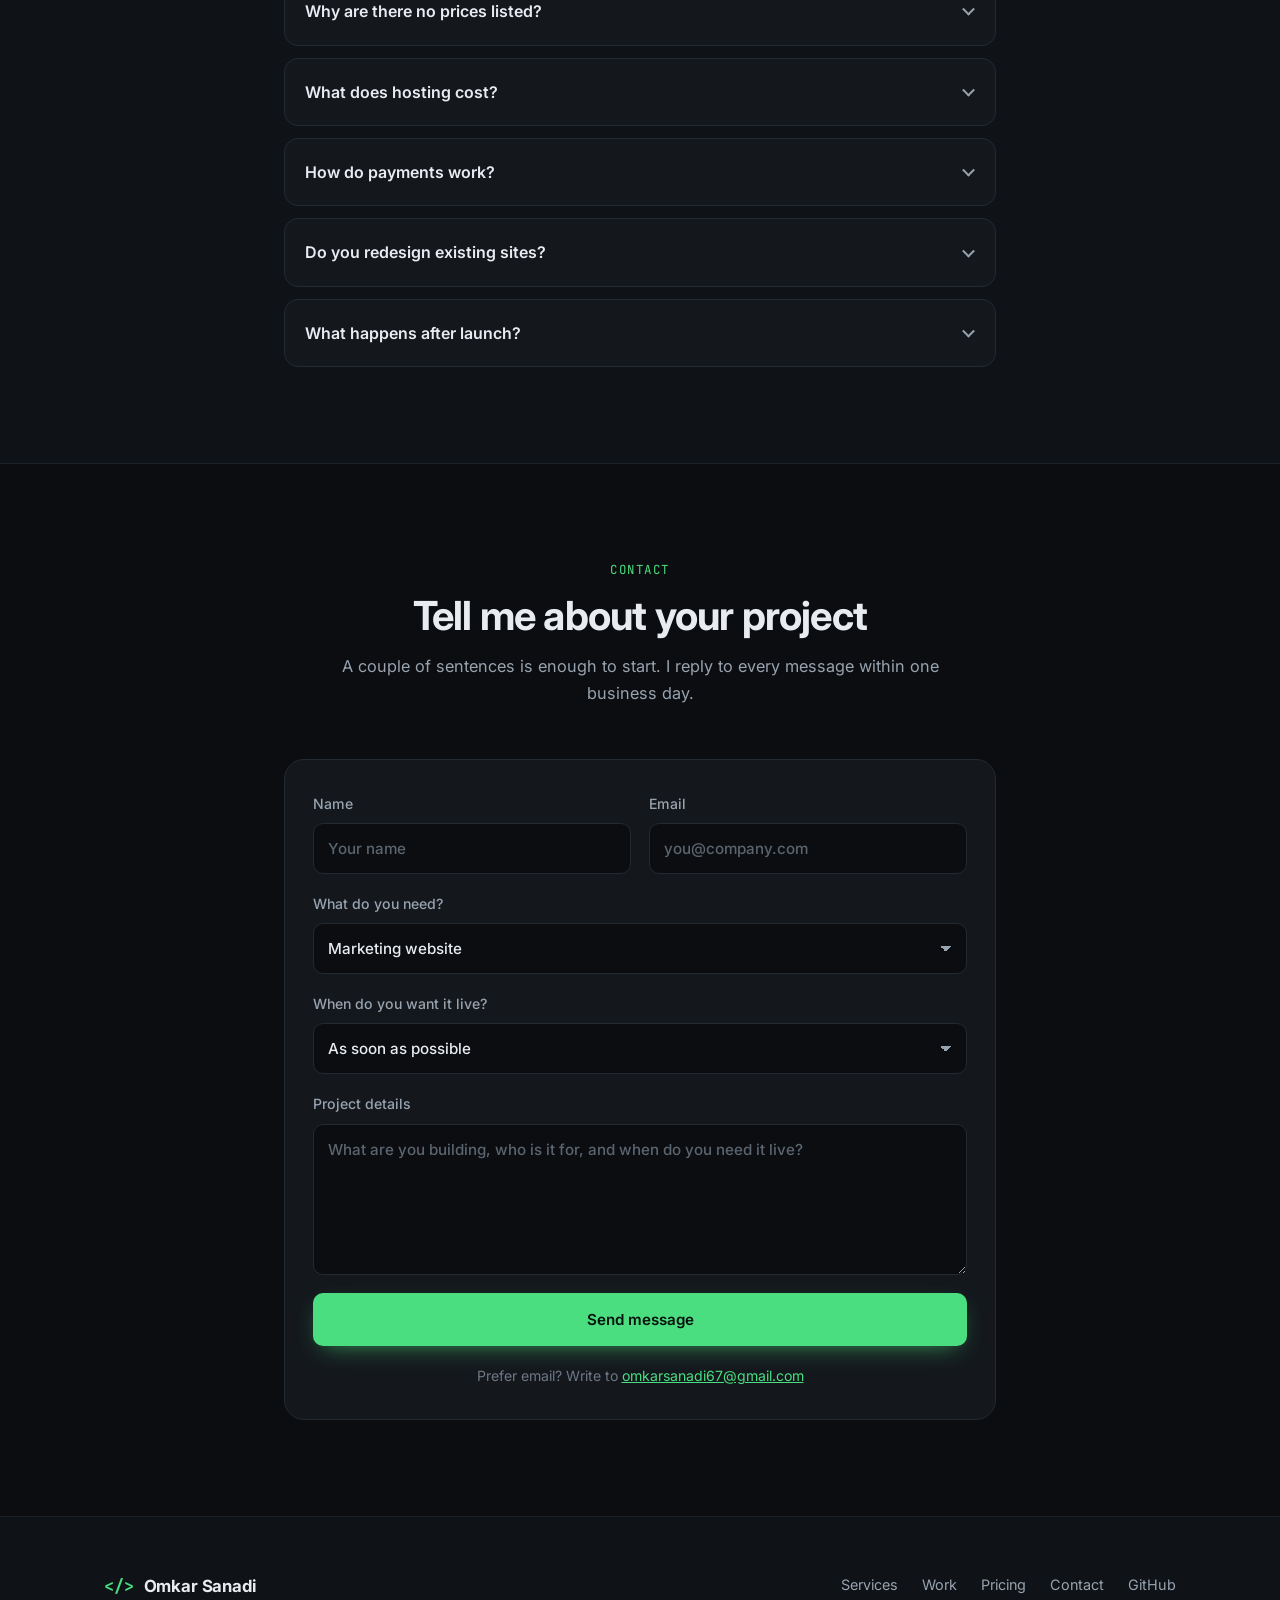
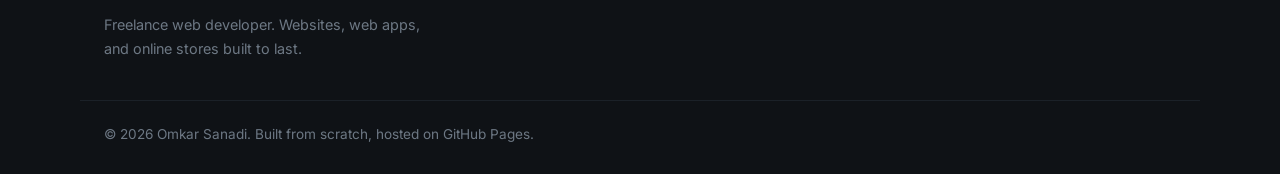
==== commit 6f966de8: "Add Classroom and Ordo screenshots Classroom crops left so the sidebar and header survive the 16:10 " ====
--- a/index.html
+++ b/index.html
@@ -153,7 +153,7 @@
 
     <div class="grid-3 work-grid" id="work-grid">
       <article class="proj reveal" data-tags="mobile app">
-        <div class="thumb t1"><span class="thumb-tag">Android app</span></div>
+        <div class="thumb has-shot portrait" style="--shot:url('assets/shots/ordo.jpg')"><img src="assets/shots/ordo.jpg" alt="Ordo's Money screen showing what was left over from four weeks of sales, a day-by-day trend line, and per-channel margins for Swiggy and Zomato" width="590" height="1280" loading="lazy" decoding="async"><span class="thumb-tag">Android app</span></div>
         <div class="proj-body">
           <h3>Ordo</h3>
           <p>Offline-first Android app for solo cloud kitchens. Log what sold, and it tells you what to prep tonight, what to buy today, and whether the dish actually makes money &mdash; showing its working for every number. The forecaster weights recent same-weekday sales and adjusts for fast days and paydays, roughly halving error against a weekday-only baseline across 60 held-out days. Sales data never leaves the phone.</p>
@@ -171,7 +171,7 @@
         </div>
       </article>
       <article class="proj reveal" data-tags="app">
-        <div class="thumb t3"><span class="thumb-tag">Web app</span></div>
+        <div class="thumb has-shot wide"><img src="assets/shots/classroom.jpg" alt="Classroom admin dashboard with counts for classes, teachers, students and subjects, plus panels for upcoming assignments and recent notices" width="1531" height="693" loading="lazy" decoding="async"><span class="thumb-tag">Web app</span></div>
         <div class="proj-body">
           <h3>Classroom</h3>
           <p>Classroom management for schools and colleges &mdash; admins set up classes, subjects and staff; teachers post assignments and notices; students submit work. The interesting part was the rescue: a legacy codebase with a hand-built schema that had drifted from its models, given migrations that repair the drift in place and a base URL that refuses to trust a forged Host header.</p>
--- a/styles.css
+++ b/styles.css
@@ -168,6 +168,15 @@
 .thumb.has-shot{place-items:end start;padding:14px}
 .thumb.has-shot::after{background:linear-gradient(to top,rgba(4,6,8,.75),rgba(4,6,8,0) 58%)}
 .thumb img{position:absolute;inset:0;width:100%;height:100%;object-fit:cover;object-position:top center}
+/* wider-than-frame screenshots: anchor left so the nav and heading survive the crop */
+.thumb.has-shot.wide img{object-position:left top}
+/* a portrait phone screen letterboxed over a blurred copy of itself */
+.thumb.has-shot.portrait::before{
+  content:"";position:absolute;inset:0;
+  background-image:var(--shot);background-size:cover;background-position:center;
+  filter:blur(20px) saturate(1.3) brightness(.6);transform:scale(1.2);
+}
+.thumb.has-shot.portrait img{object-fit:contain;object-position:center top;padding:10px 0 0}
 .thumb-tag{
   position:relative;z-index:1;font-family:var(--mono);font-size:.75rem;letter-spacing:.08em;text-transform:uppercase;
   color:var(--text);background:rgba(0,0,0,.4);border:1px solid rgba(255,255,255,.12);
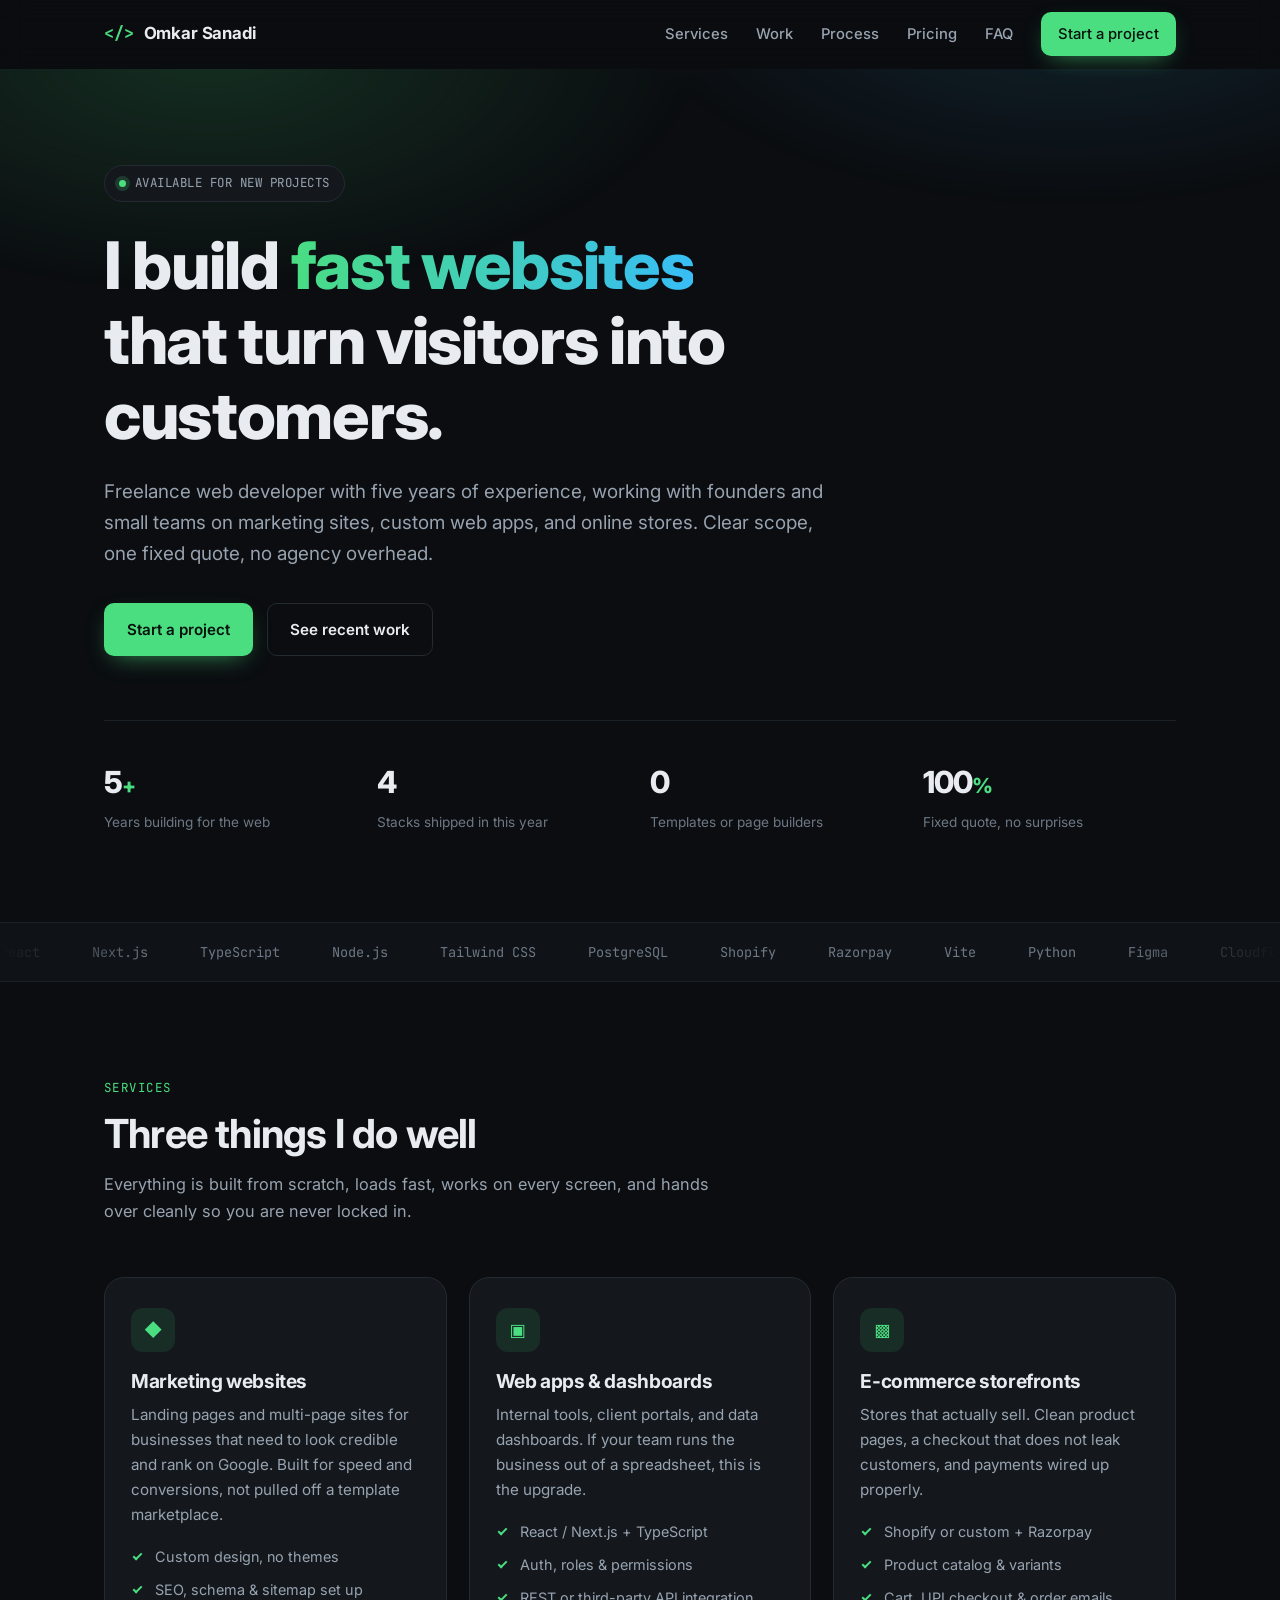
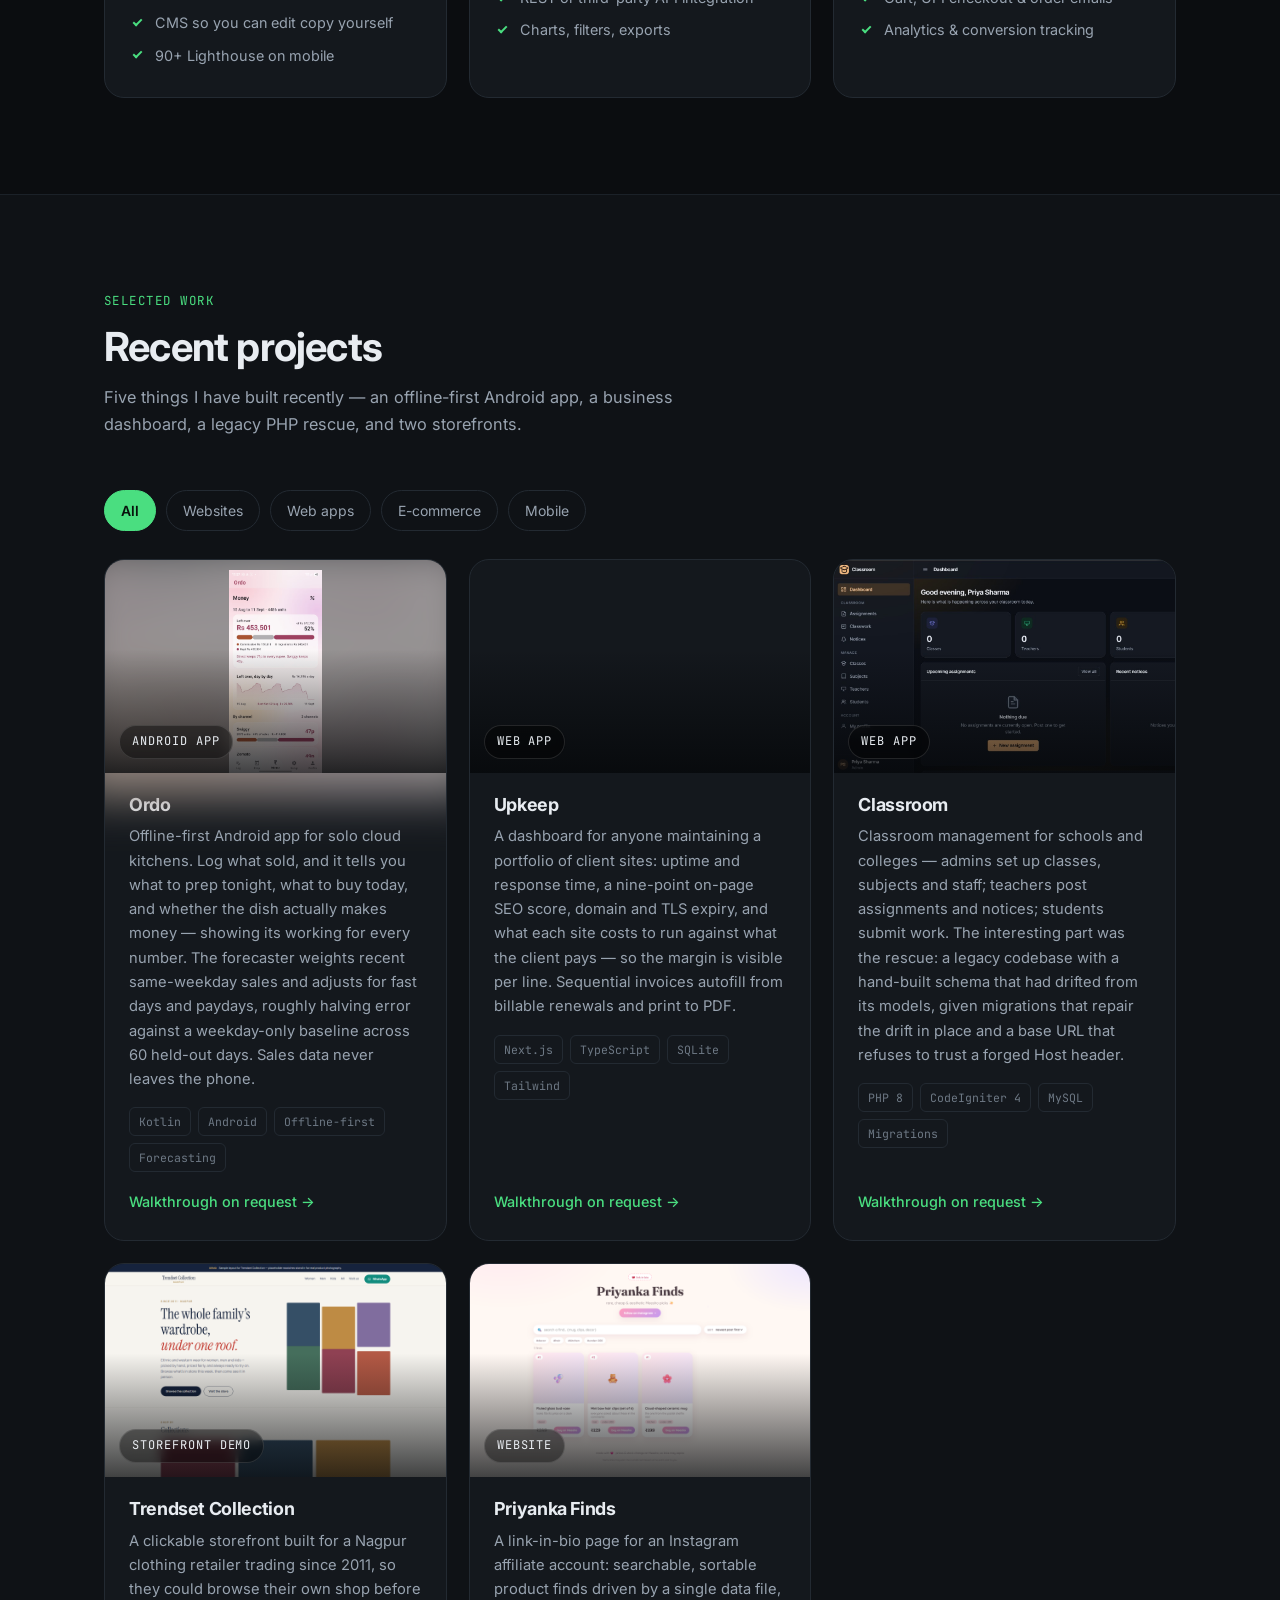
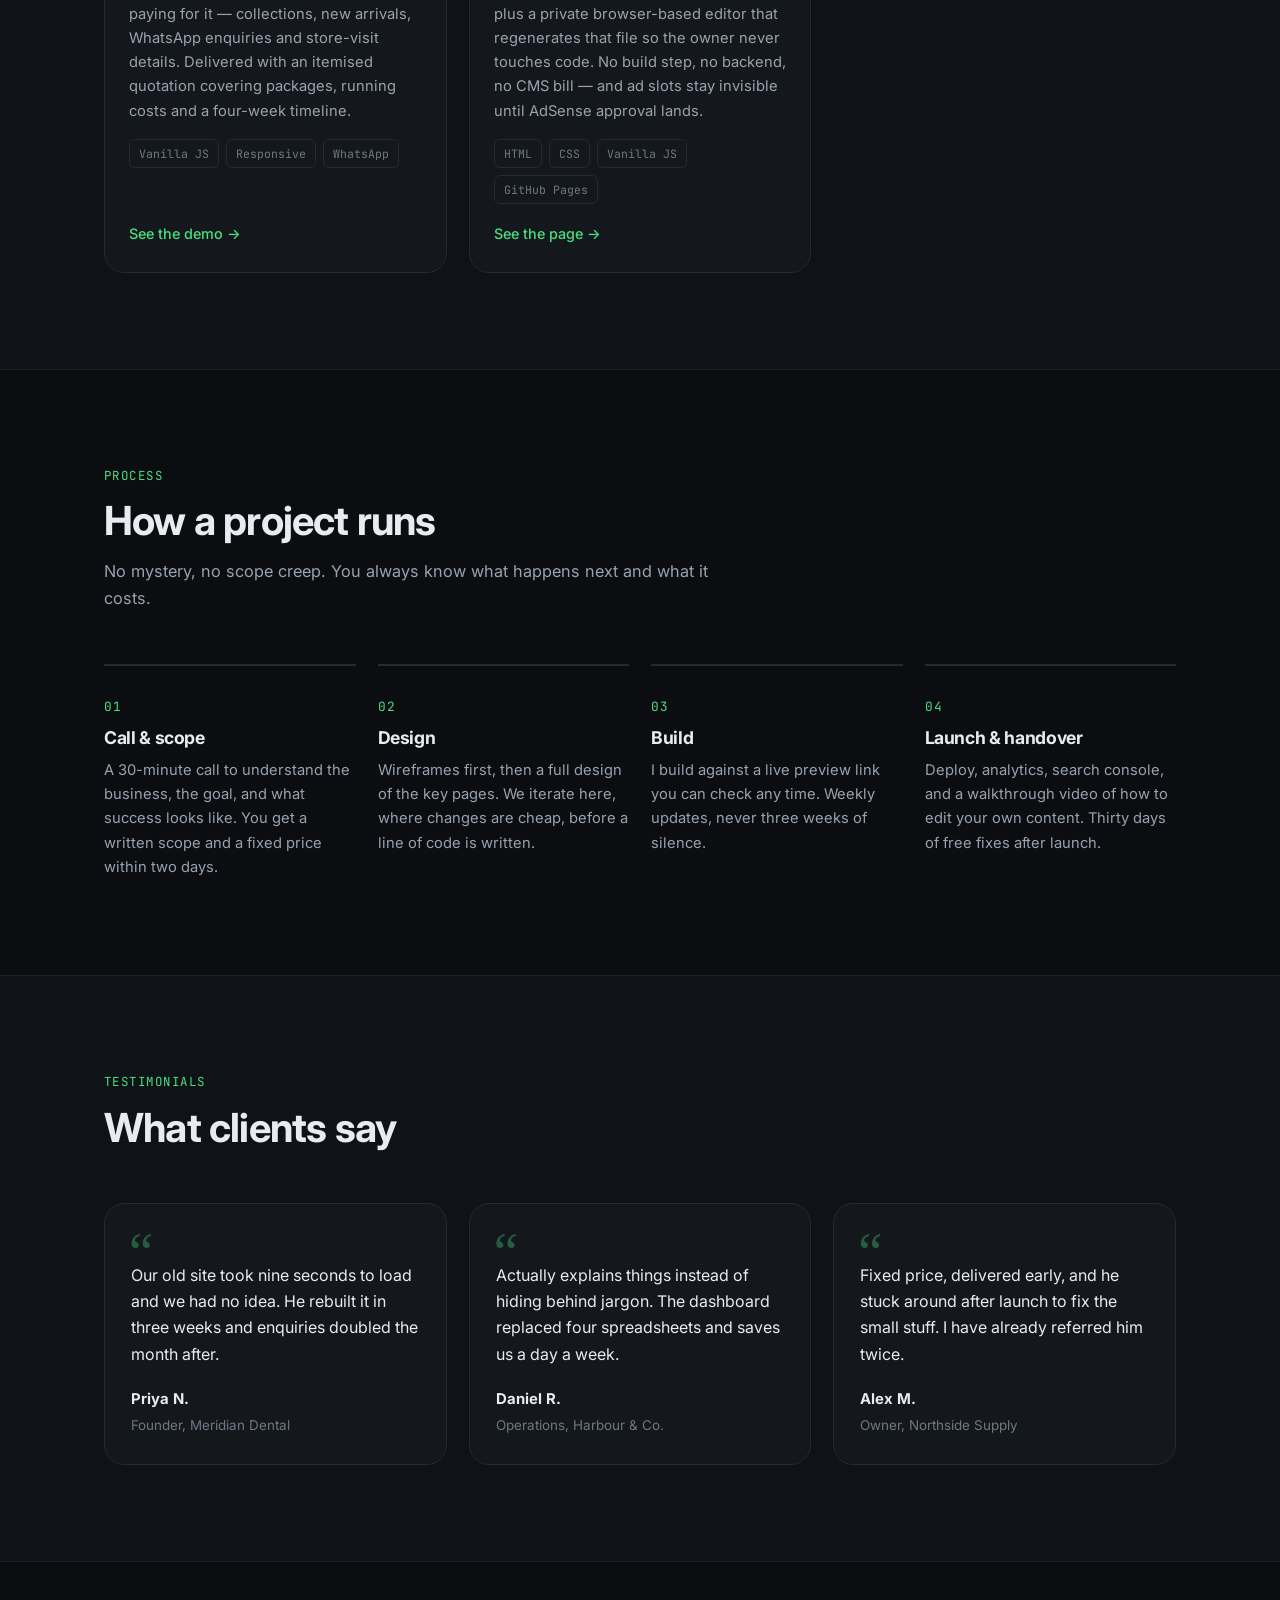
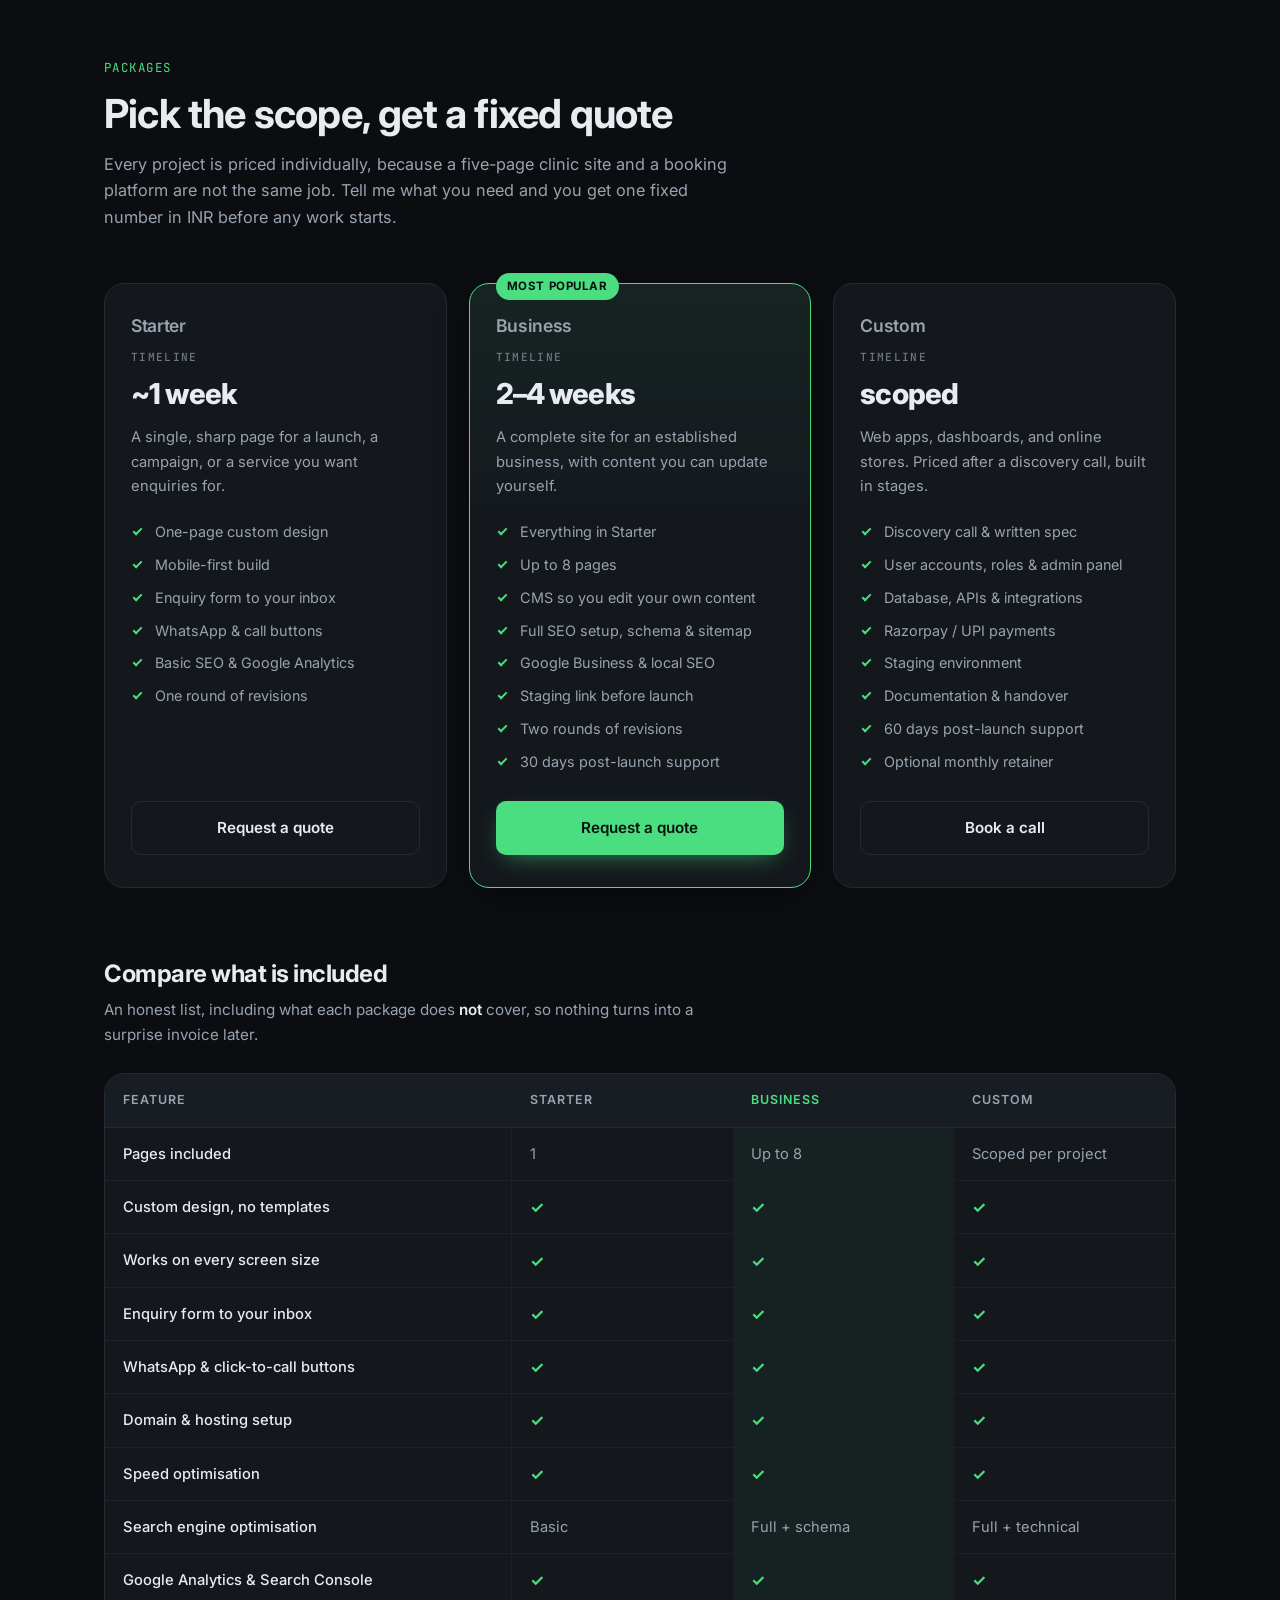
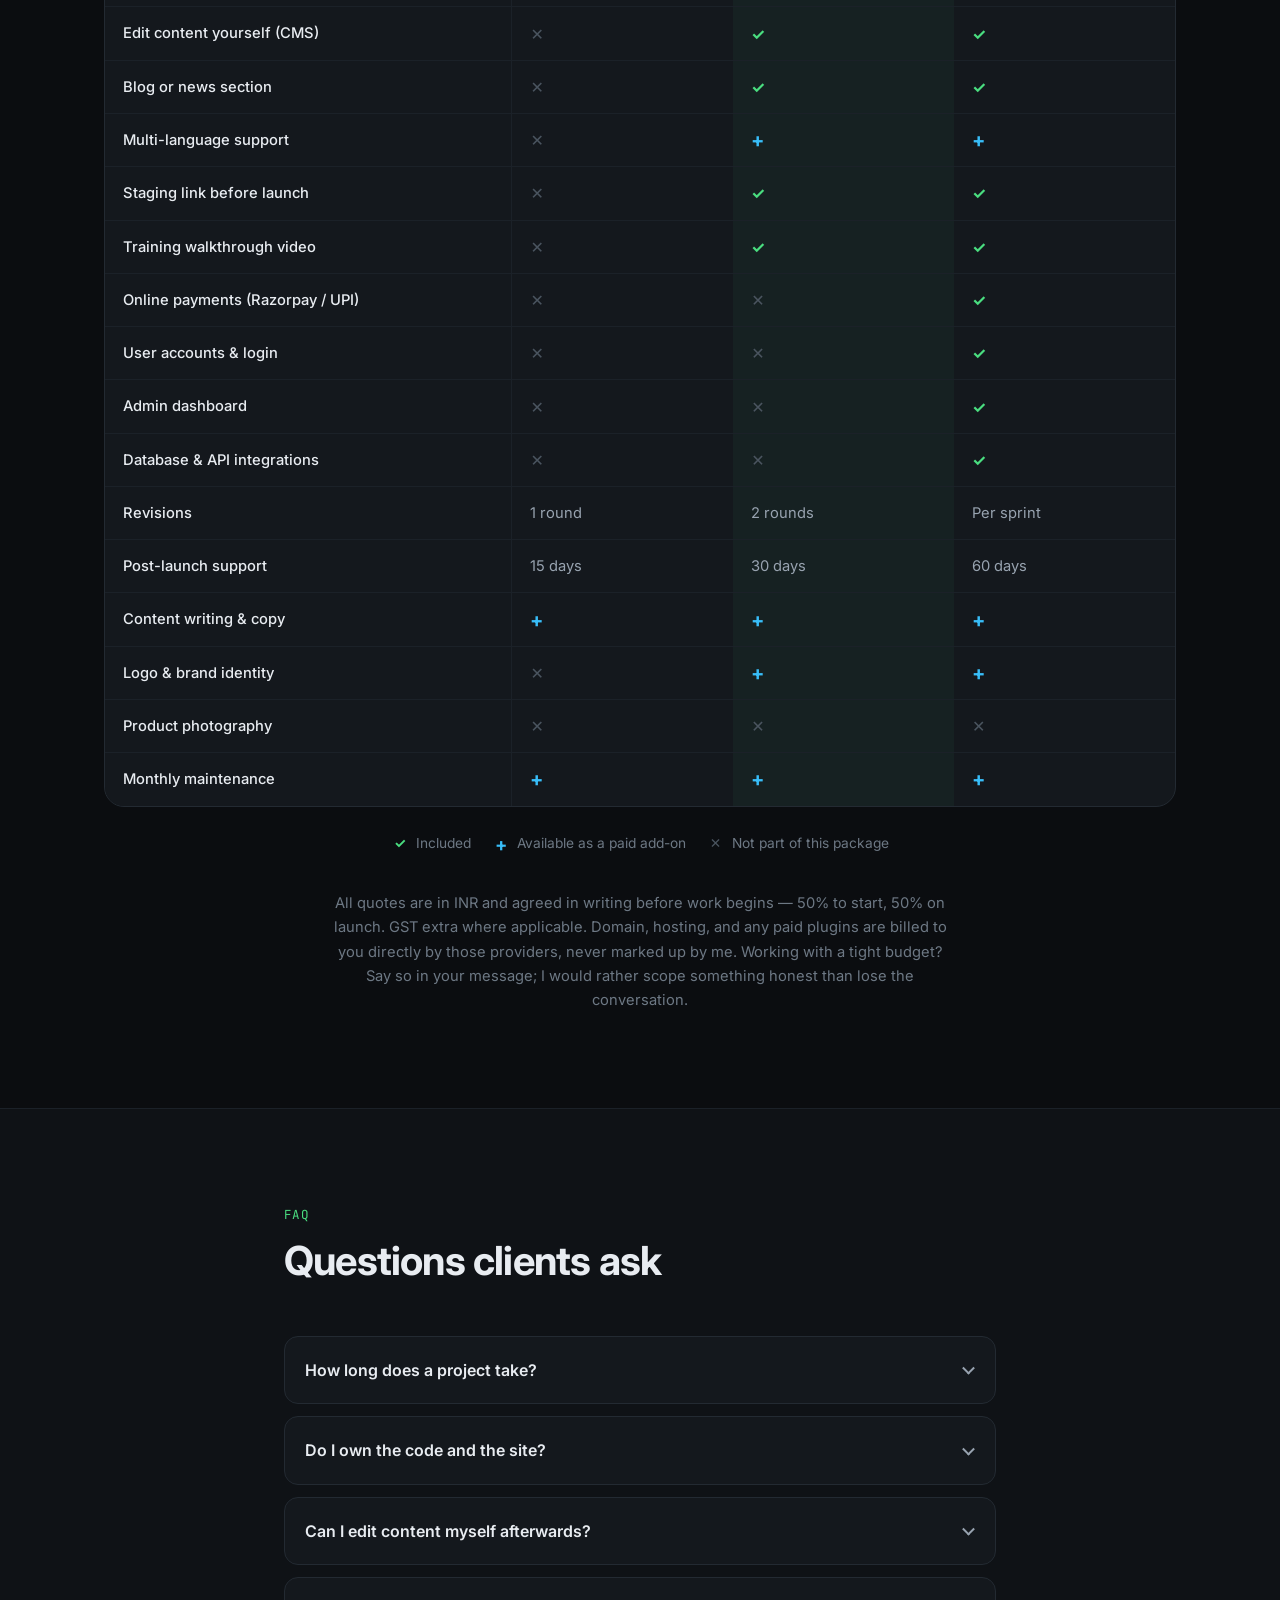
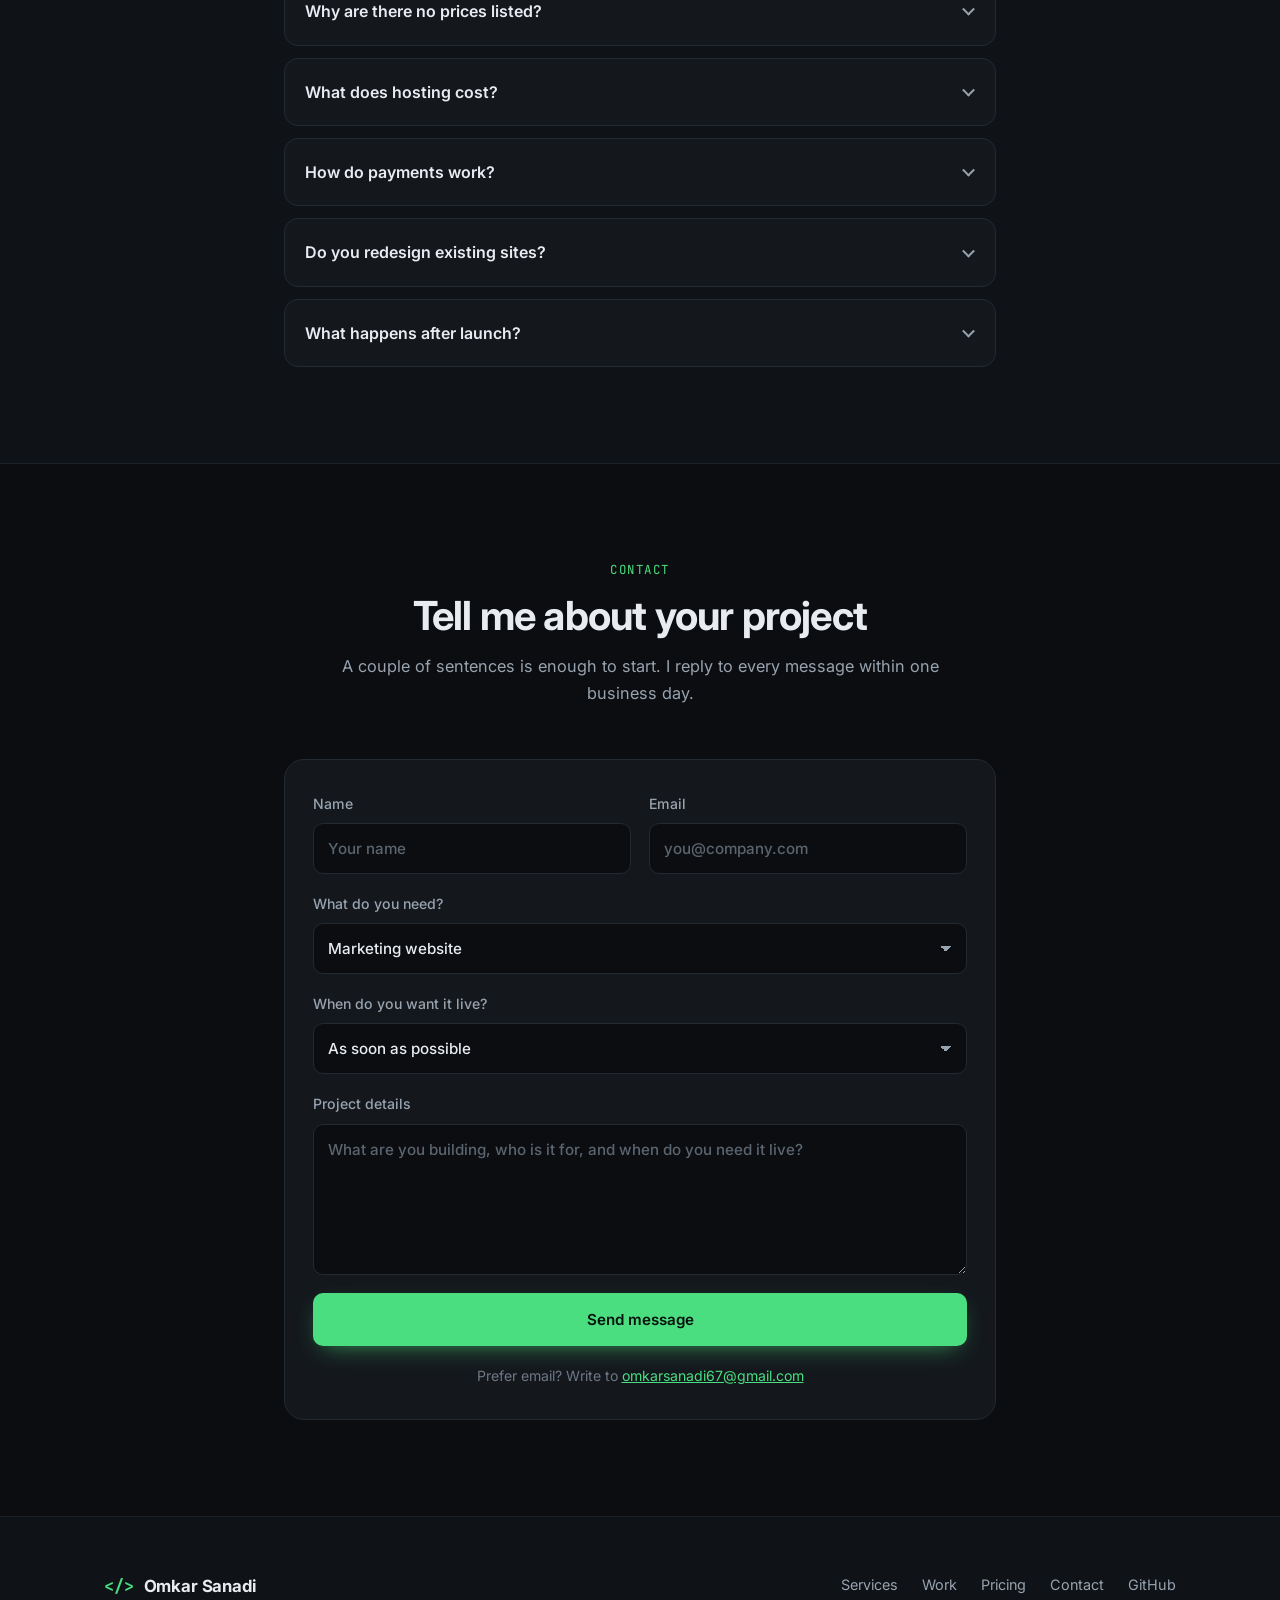
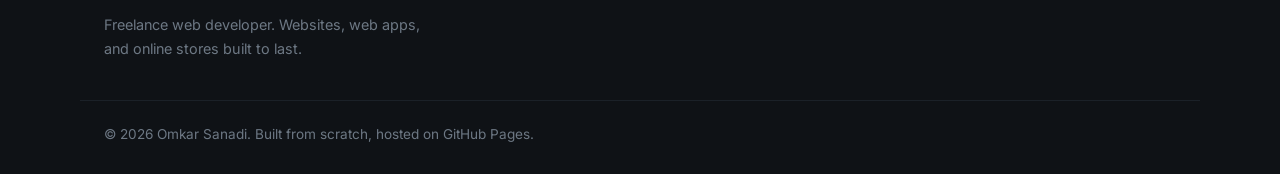
==== commit 11c38723: "Connect contact form to Formspree endpoint" ====
--- a/index.html
+++ b/index.html
@@ -378,7 +378,7 @@
       <p class="sub">A couple of sentences is enough to start. I reply to every message within one business day.</p>
     </header>
 
-    <form class="form reveal" id="contact-form" action="https://formspree.io/f/YOUR_FORM_ID" method="POST">
+    <form class="form reveal" id="contact-form" action="https://formspree.io/f/xqpkjozn" method="POST">
       <div class="row">
         <label>Name
           <input type="text" name="name" required autocomplete="name" placeholder="Your name">
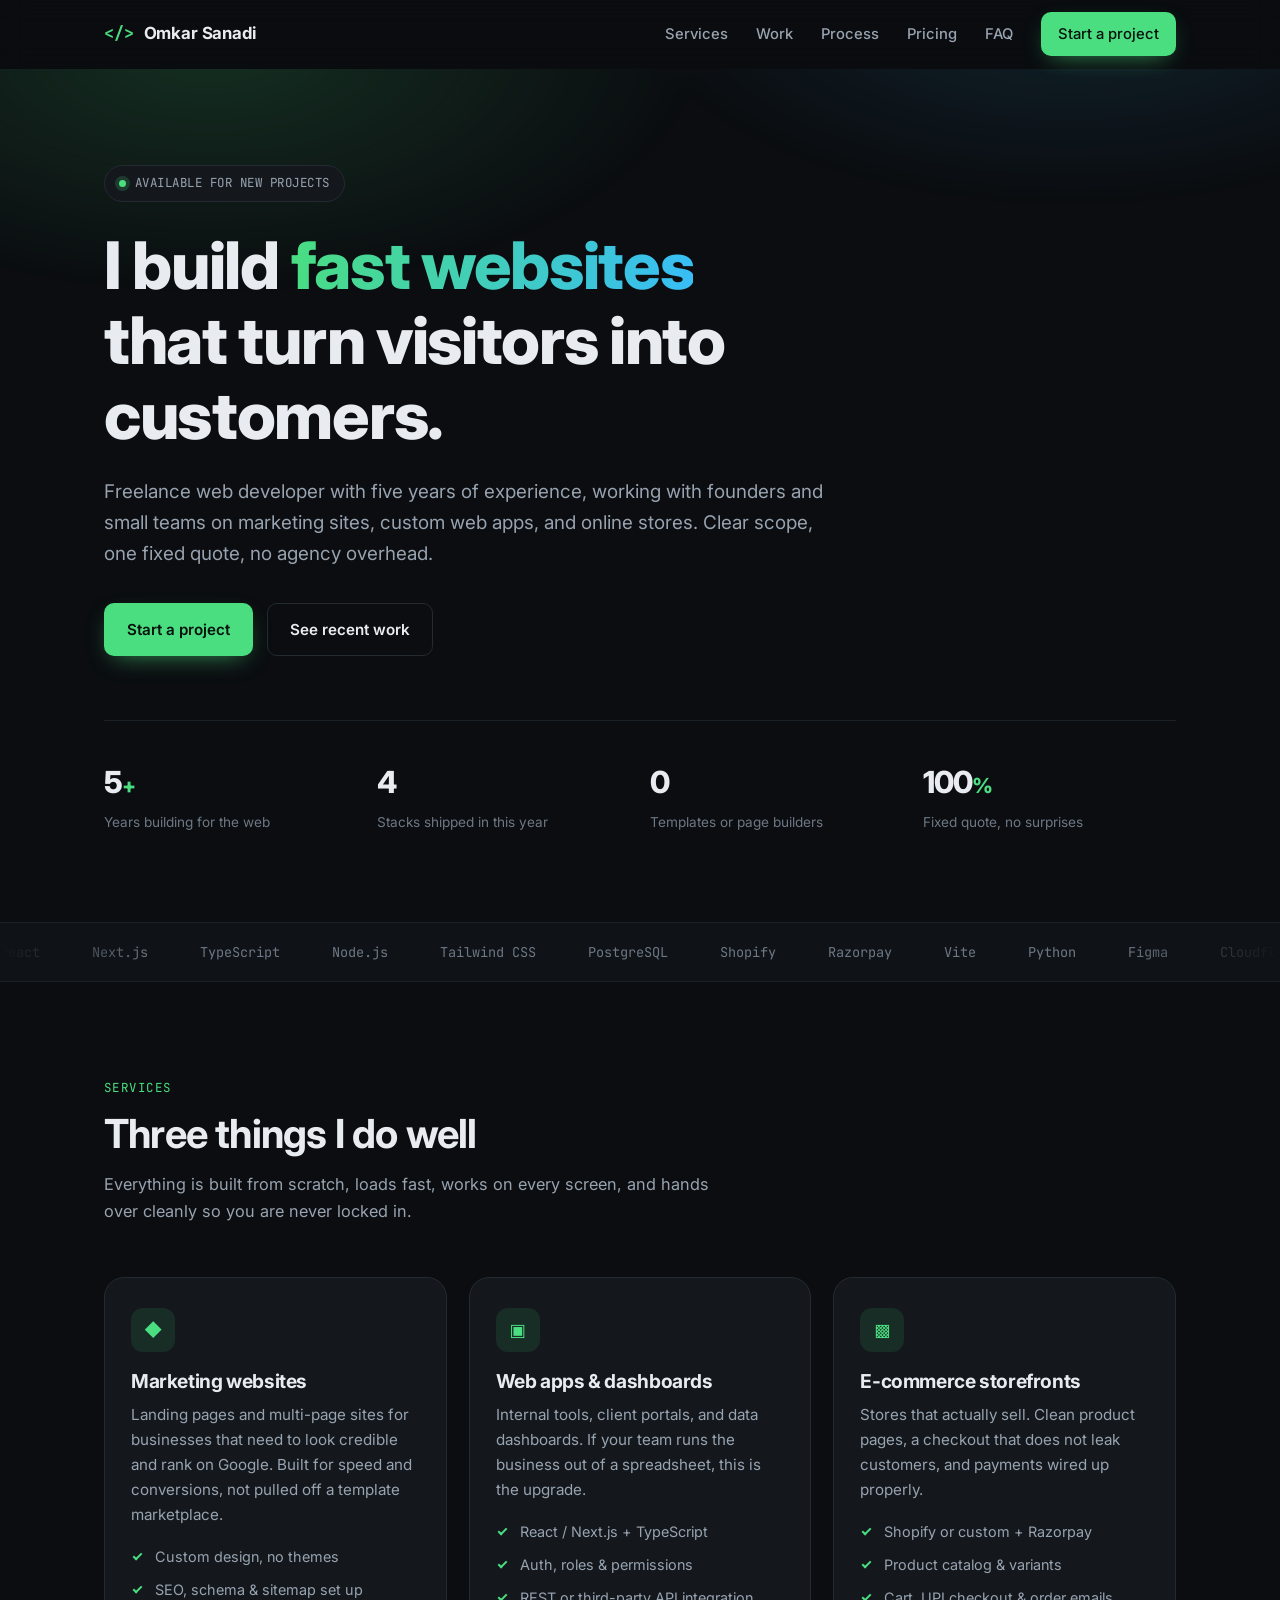
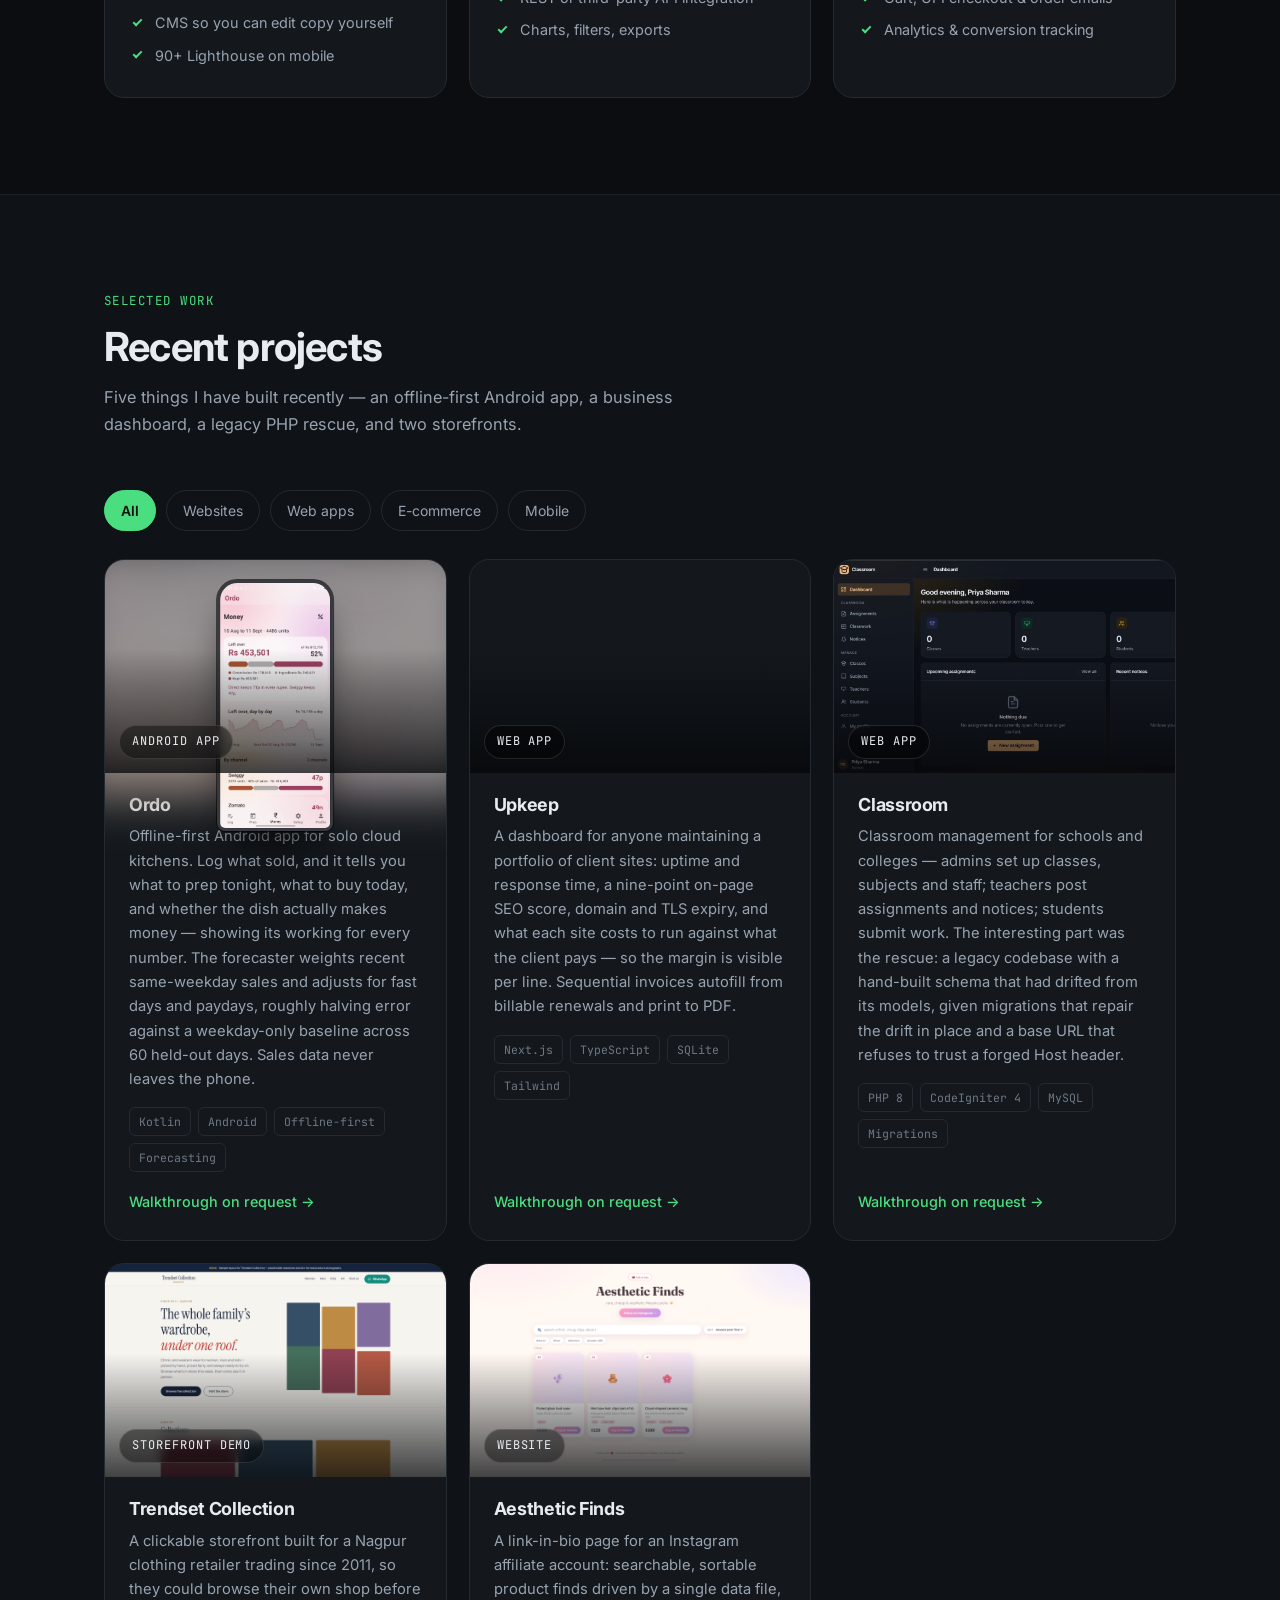
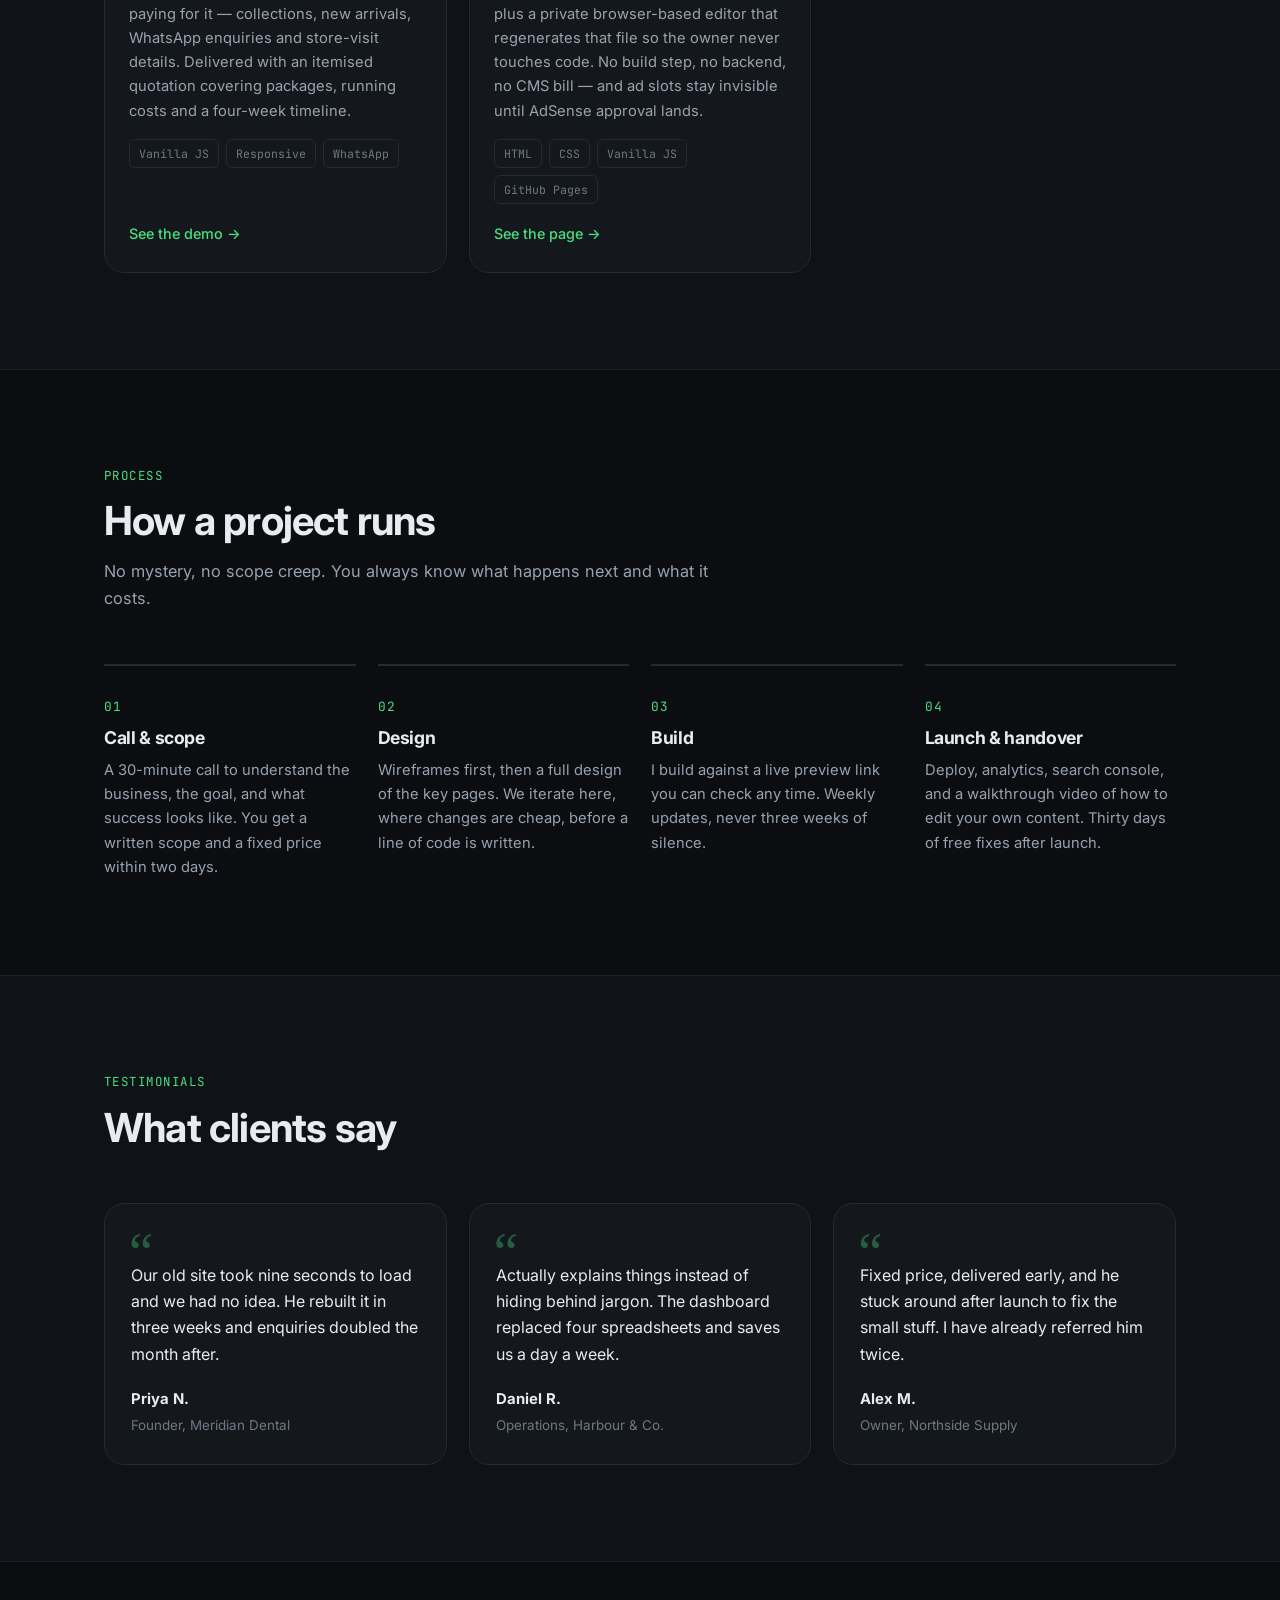
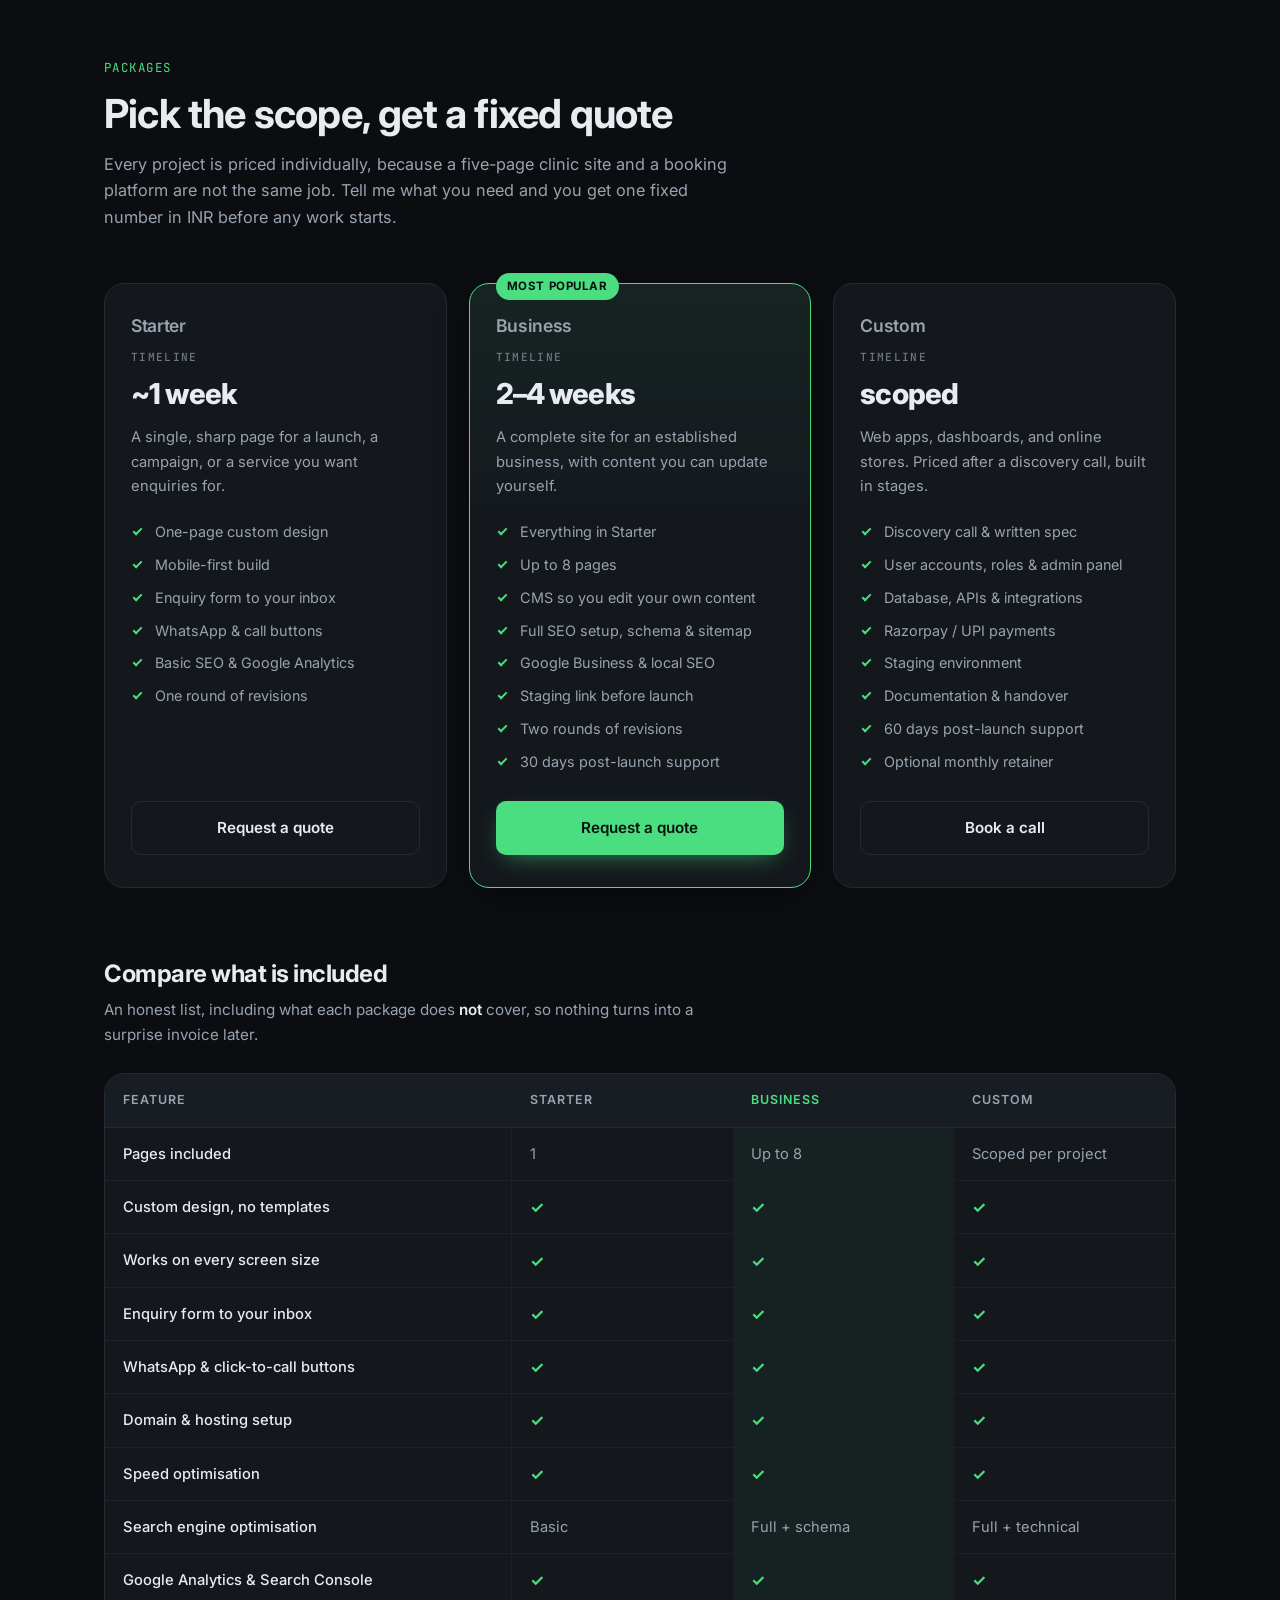
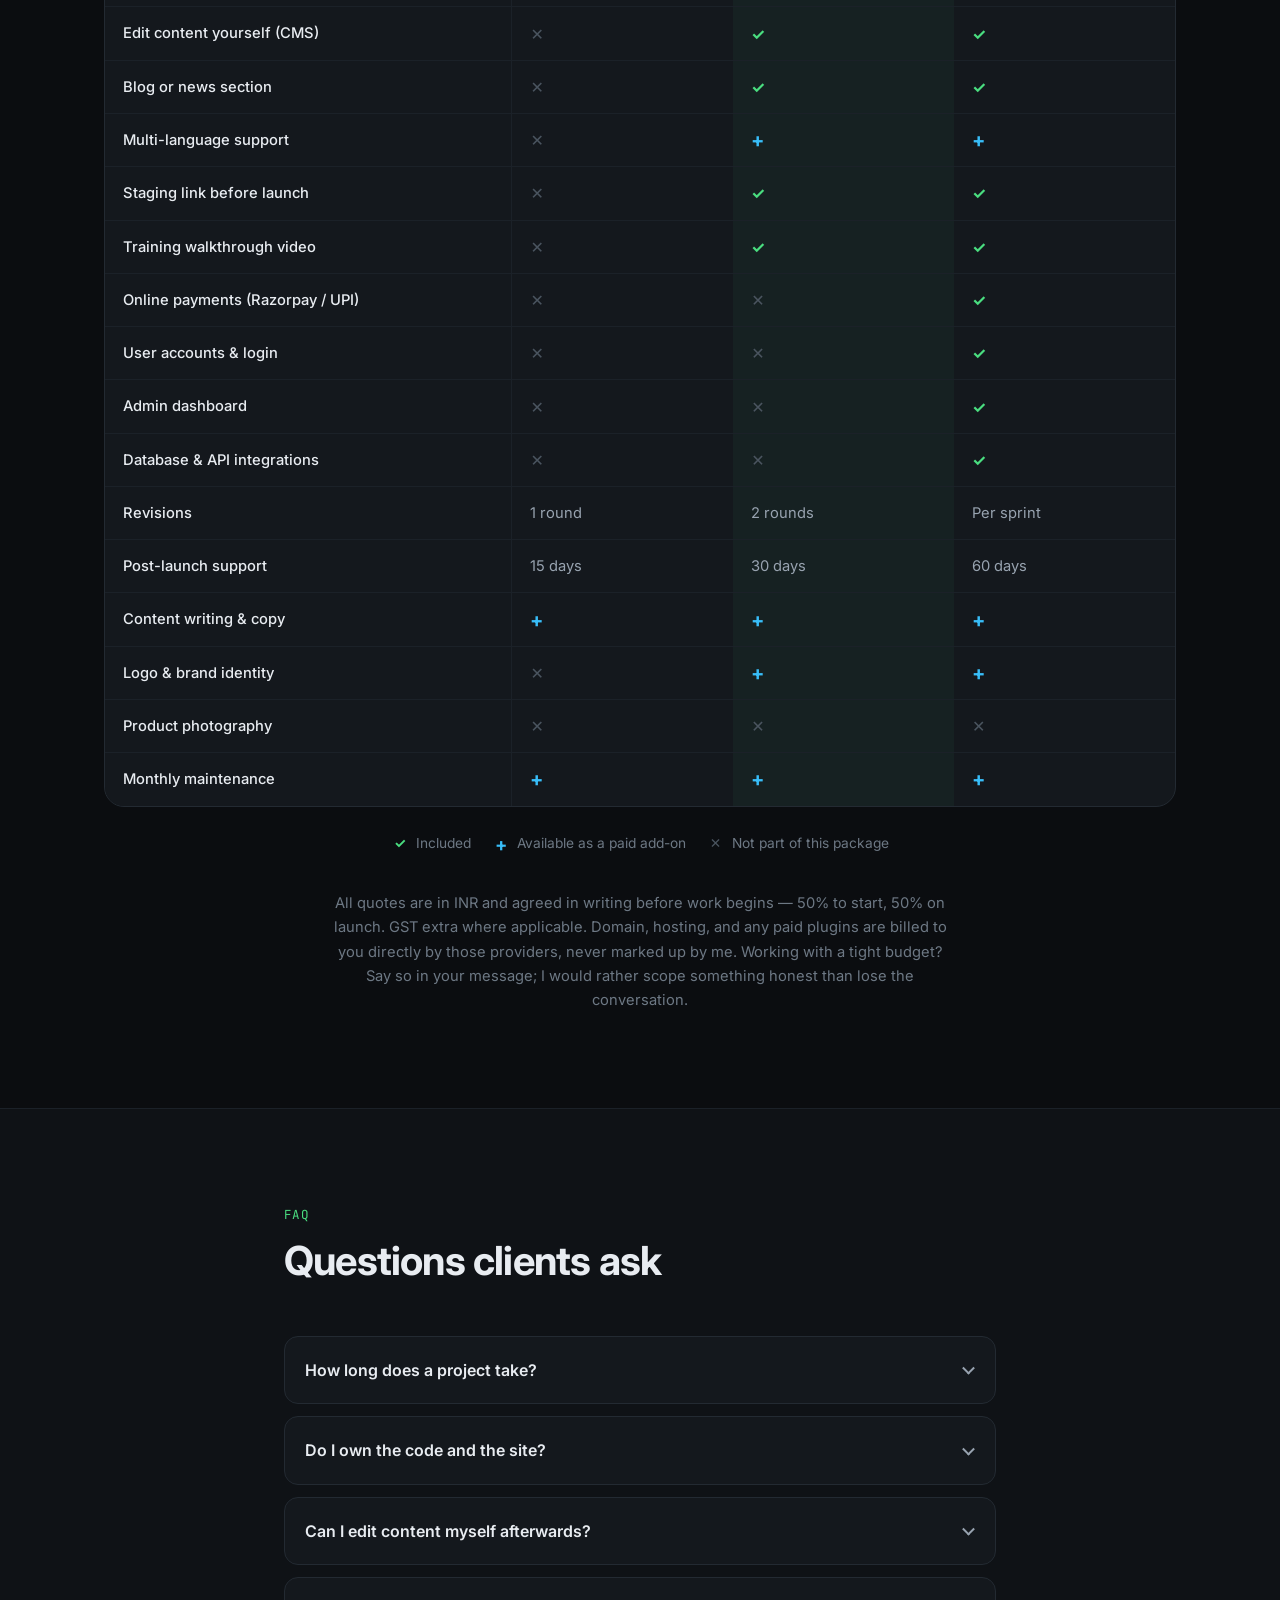
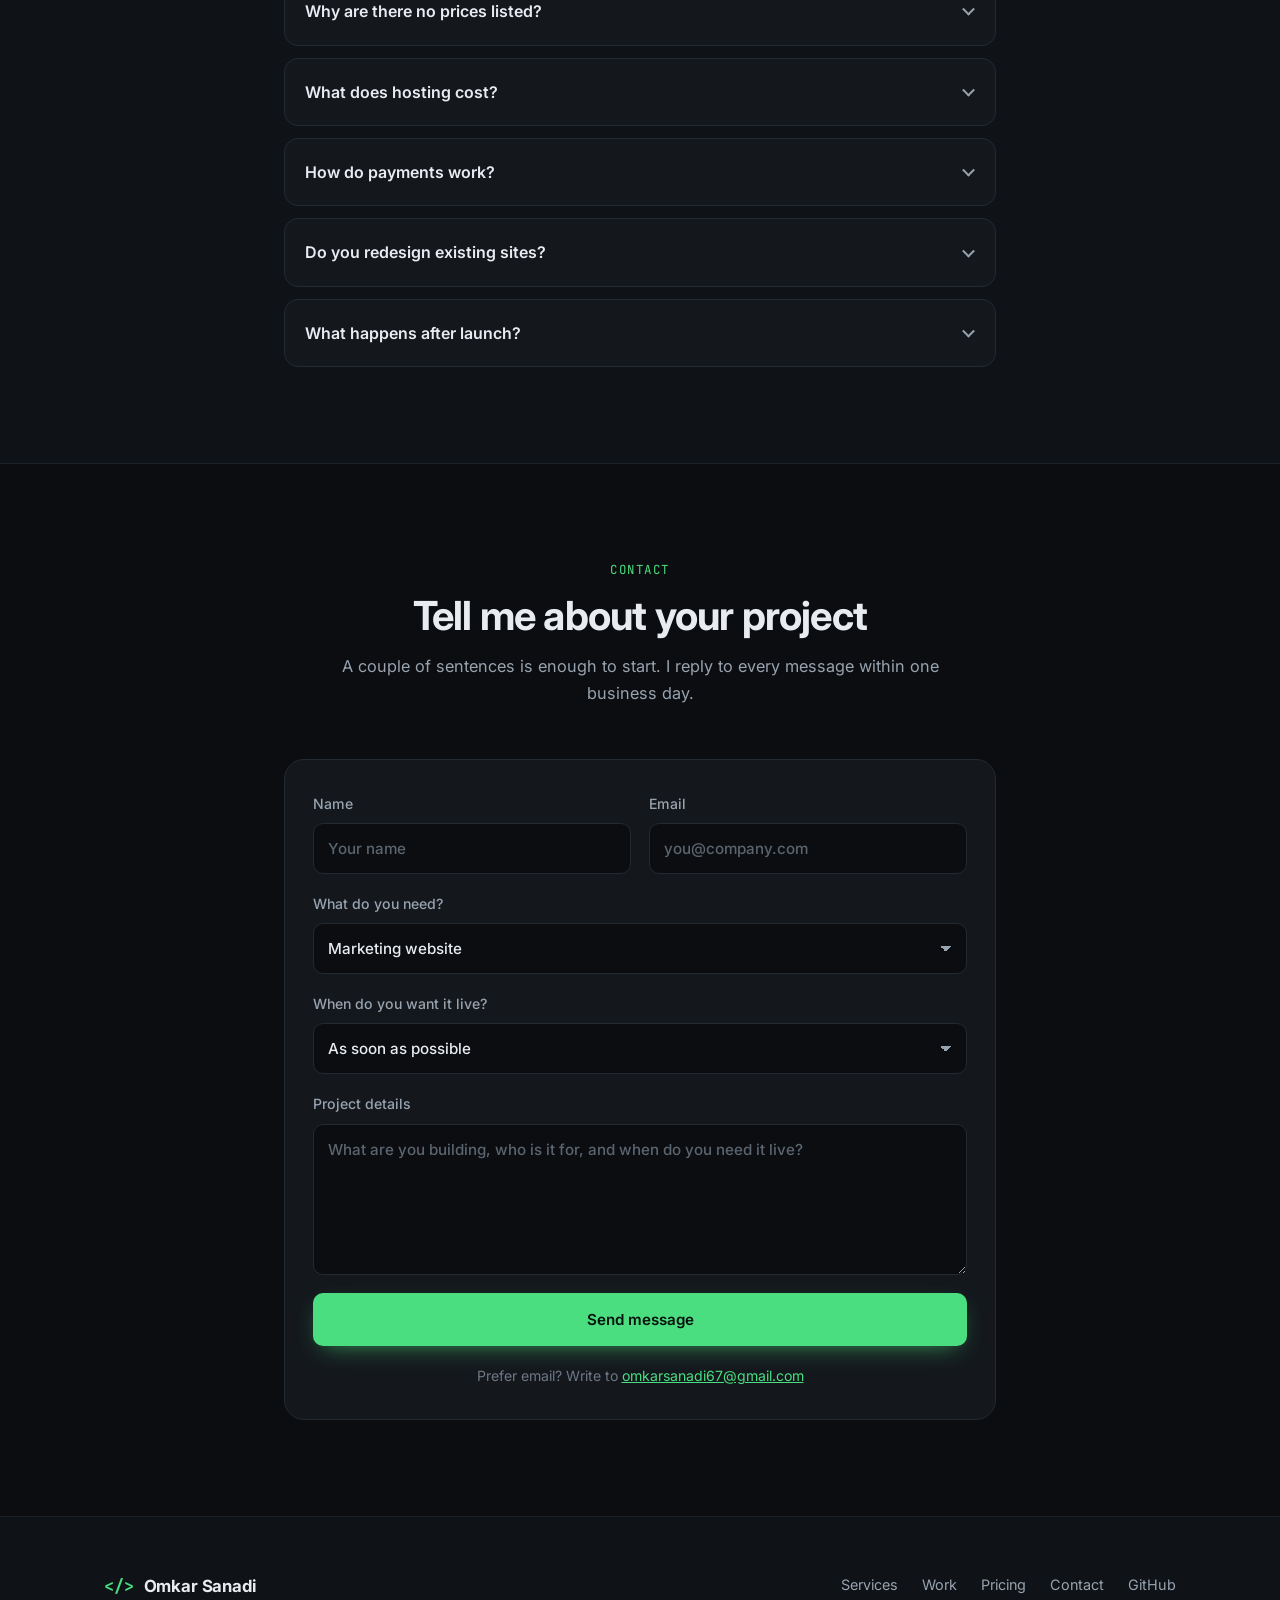
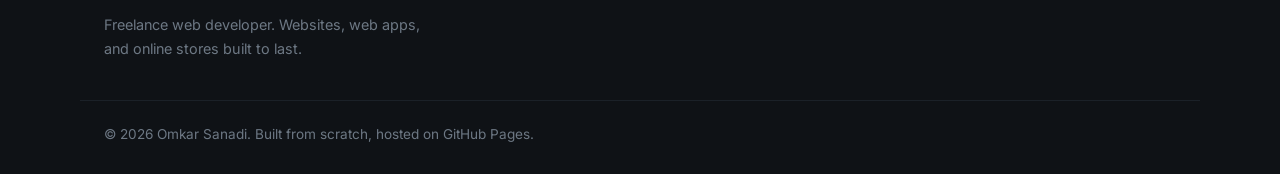
==== commit 7f2b3b3e: "Frame the phone screenshot as a device and anonymise the link-in-bio project The portrait capture wa" ====
--- a/index.html
+++ b/index.html
@@ -153,7 +153,7 @@
 
     <div class="grid-3 work-grid" id="work-grid">
       <article class="proj reveal" data-tags="mobile app">
-        <div class="thumb has-shot portrait" style="--shot:url('assets/shots/ordo.jpg')"><img src="assets/shots/ordo.jpg" alt="Ordo's Money screen showing what was left over from four weeks of sales, a day-by-day trend line, and per-channel margins for Swiggy and Zomato" width="590" height="1280" loading="lazy" decoding="async"><span class="thumb-tag">Android app</span></div>
+        <div class="thumb has-shot portrait" style="--shot:url('assets/shots/ordo.jpg')"><span class="device"><img src="assets/shots/ordo.jpg" alt="Ordo's Money screen showing what was left over from four weeks of sales, a day-by-day trend line, and per-channel margins for Swiggy and Zomato" width="590" height="1280" loading="lazy" decoding="async"></span><span class="thumb-tag">Android app</span></div>
         <div class="proj-body">
           <h3>Ordo</h3>
           <p>Offline-first Android app for solo cloud kitchens. Log what sold, and it tells you what to prep tonight, what to buy today, and whether the dish actually makes money &mdash; showing its working for every number. The forecaster weights recent same-weekday sales and adjusts for fast days and paydays, roughly halving error against a weekday-only baseline across 60 held-out days. Sales data never leaves the phone.</p>
@@ -189,9 +189,9 @@
         </div>
       </article>
       <article class="proj reveal" data-tags="site">
-        <div class="thumb has-shot"><img src="assets/shots/priyanka.png" alt="Priyanka Finds link-in-bio page with a search box, tag filters and product cards showing prices in rupees" width="1600" height="1000" loading="lazy" decoding="async"><span class="thumb-tag">Website</span></div>
+        <div class="thumb has-shot"><img src="assets/shots/linkinbio.png" alt="A link-in-bio finds page with a search box, tag filters and product cards showing prices in rupees" width="1600" height="1000" loading="lazy" decoding="async"><span class="thumb-tag">Website</span></div>
         <div class="proj-body">
-          <h3>Priyanka Finds</h3>
+          <h3>Aesthetic Finds</h3>
           <p>A link-in-bio page for an Instagram affiliate account: searchable, sortable product finds driven by a single data file, plus a private browser-based editor that regenerates that file so the owner never touches code. No build step, no backend, no CMS bill &mdash; and ad slots stay invisible until AdSense approval lands.</p>
           <ul class="tags"><li>HTML</li><li>CSS</li><li>Vanilla JS</li><li>GitHub Pages</li></ul>
           <a class="link" href="#contact">See the page &#8594;</a>
--- a/styles.css
+++ b/styles.css
@@ -176,7 +176,18 @@
   background-image:var(--shot);background-size:cover;background-position:center;
   filter:blur(20px) saturate(1.3) brightness(.6);transform:scale(1.2);
 }
-.thumb.has-shot.portrait img{object-fit:contain;object-position:center top;padding:10px 0 0}
+/* the screen sits in a device frame that runs off the bottom edge, so a tall
+   9:19.5 capture reads as a phone rather than a badly fitted image */
+.thumb.has-shot.portrait .device{
+  position:absolute;left:50%;top:20px;transform:translateX(-50%);
+  width:34%;aspect-ratio:9/19.5;border-radius:20px 20px 8px 8px;
+  border:3px solid rgba(236,242,248,.22);background:#05070a;overflow:hidden;
+  box-shadow:0 22px 44px -14px rgba(0,0,0,.85),0 0 0 1px rgba(0,0,0,.6);
+}
+.thumb.has-shot.portrait .device img{
+  position:absolute;inset:0;width:100%;height:100%;
+  object-fit:cover;object-position:top center;
+}
 .thumb-tag{
   position:relative;z-index:1;font-family:var(--mono);font-size:.75rem;letter-spacing:.08em;text-transform:uppercase;
   color:var(--text);background:rgba(0,0,0,.4);border:1px solid rgba(255,255,255,.12);
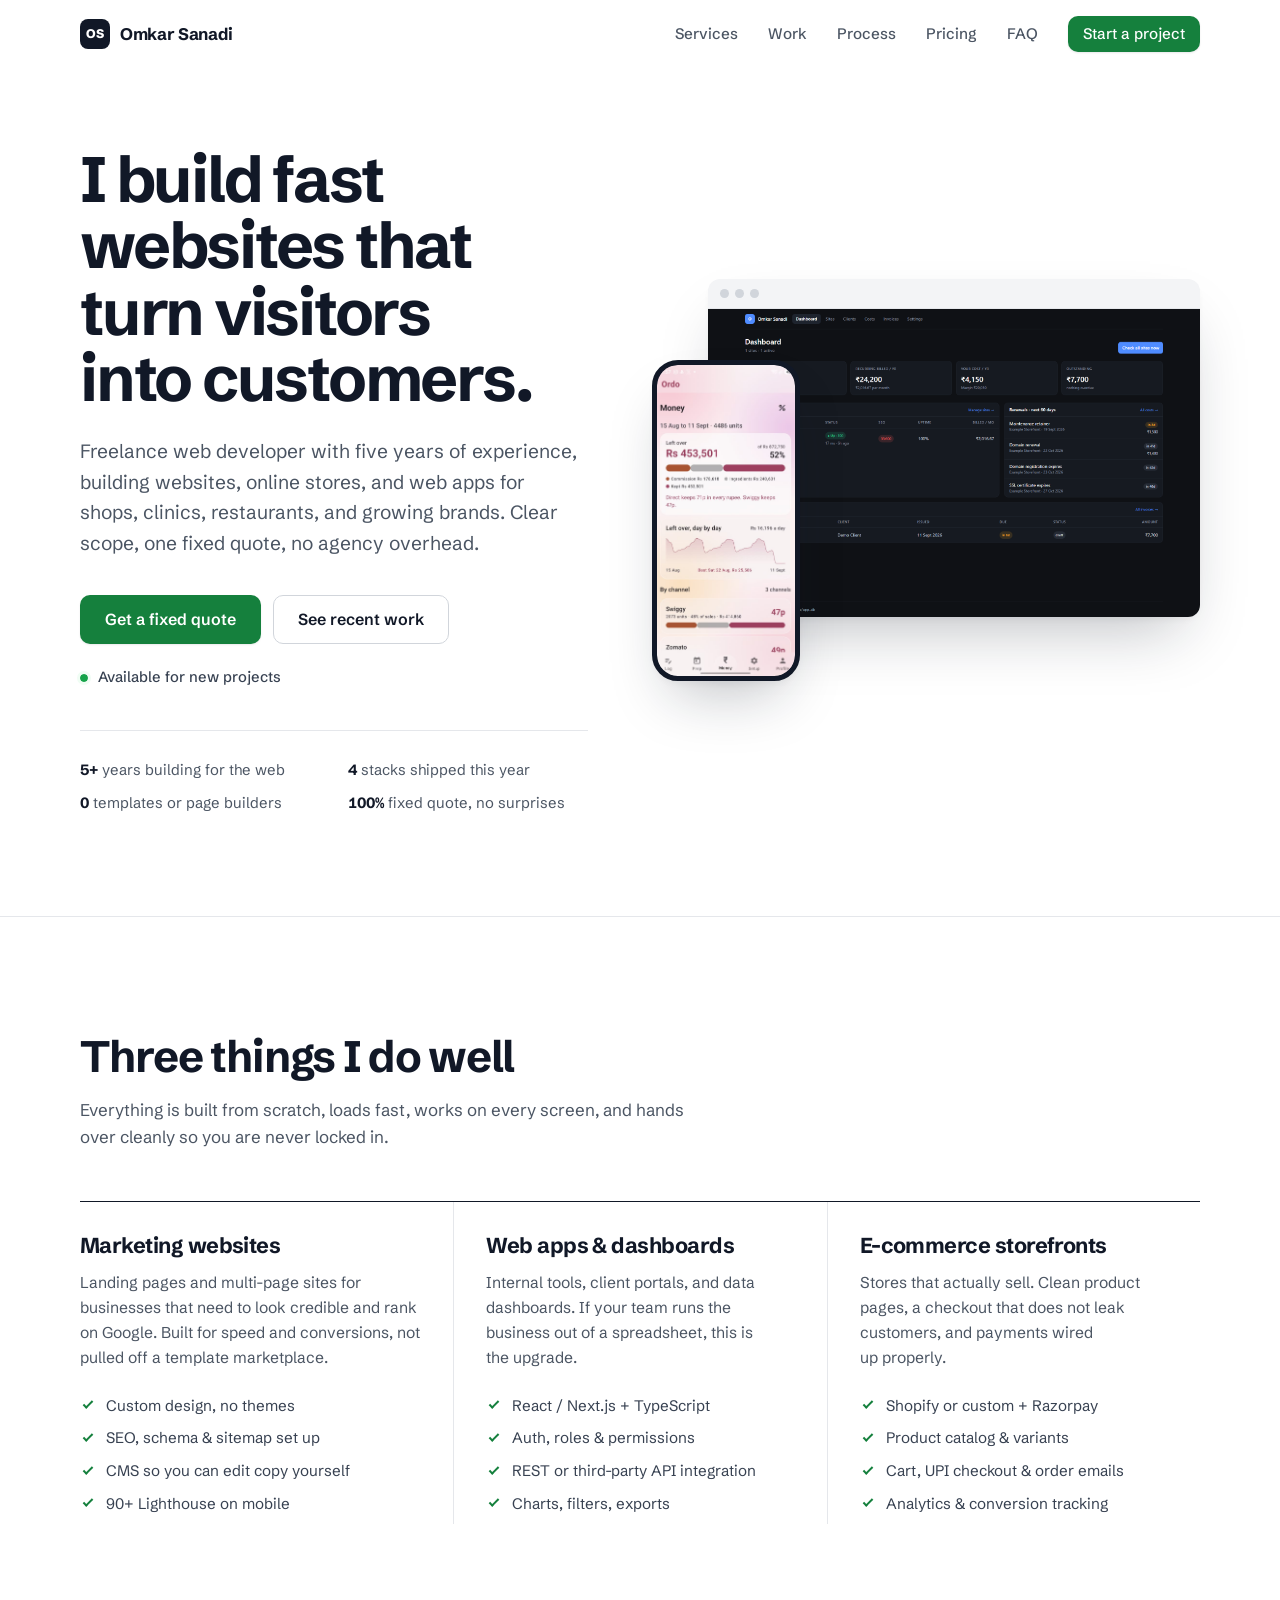
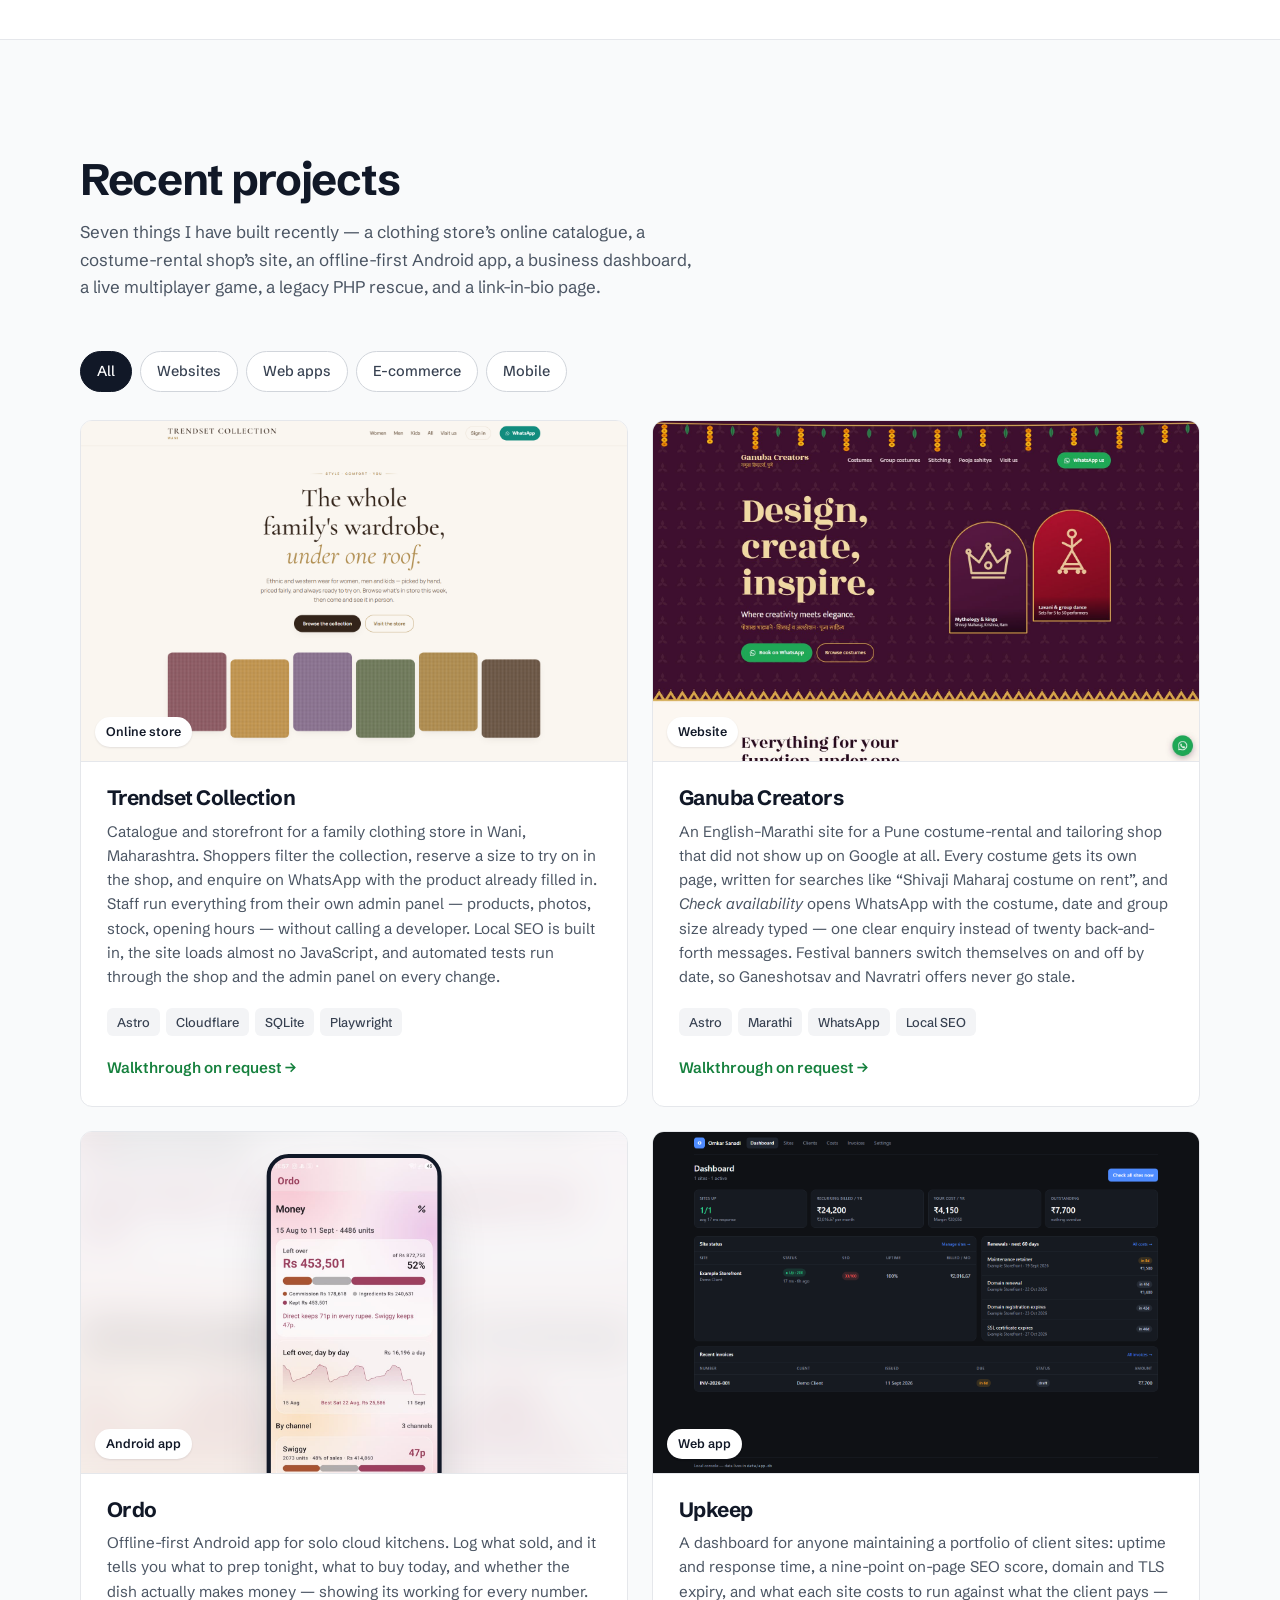
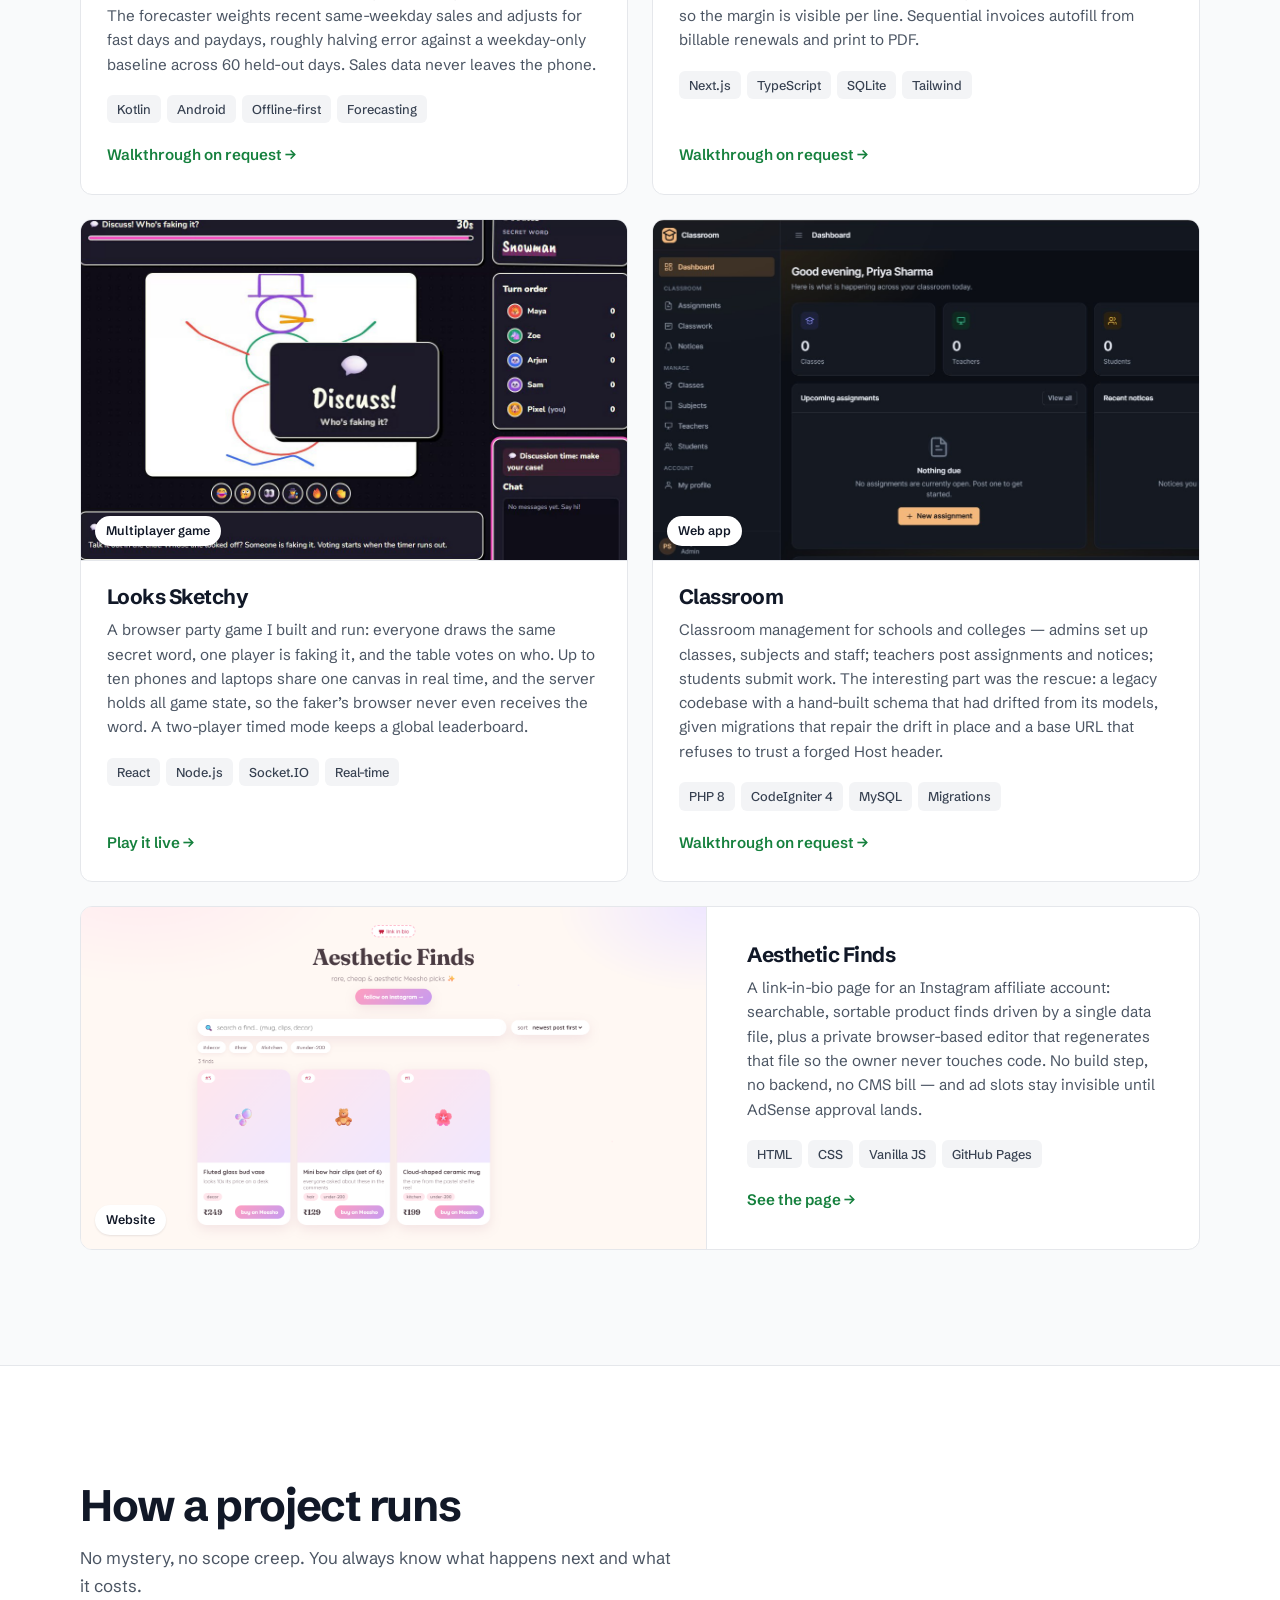
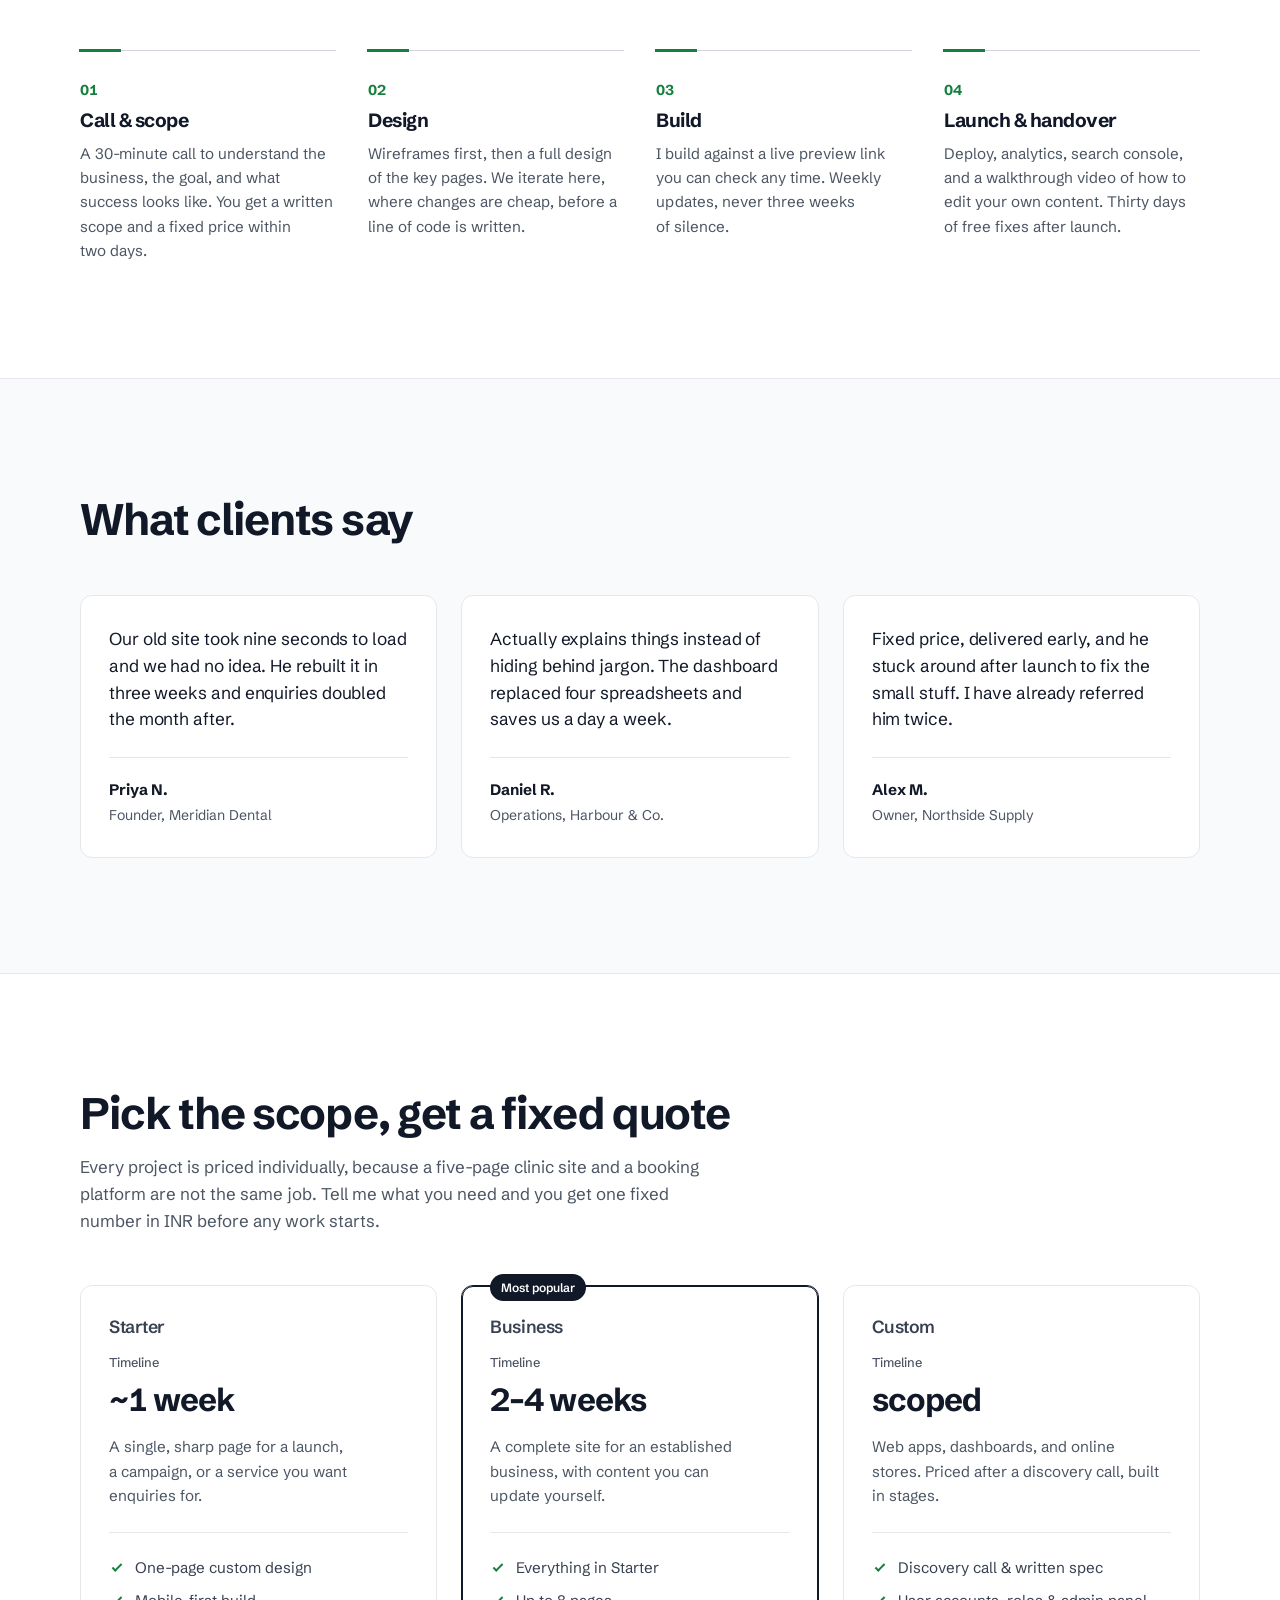
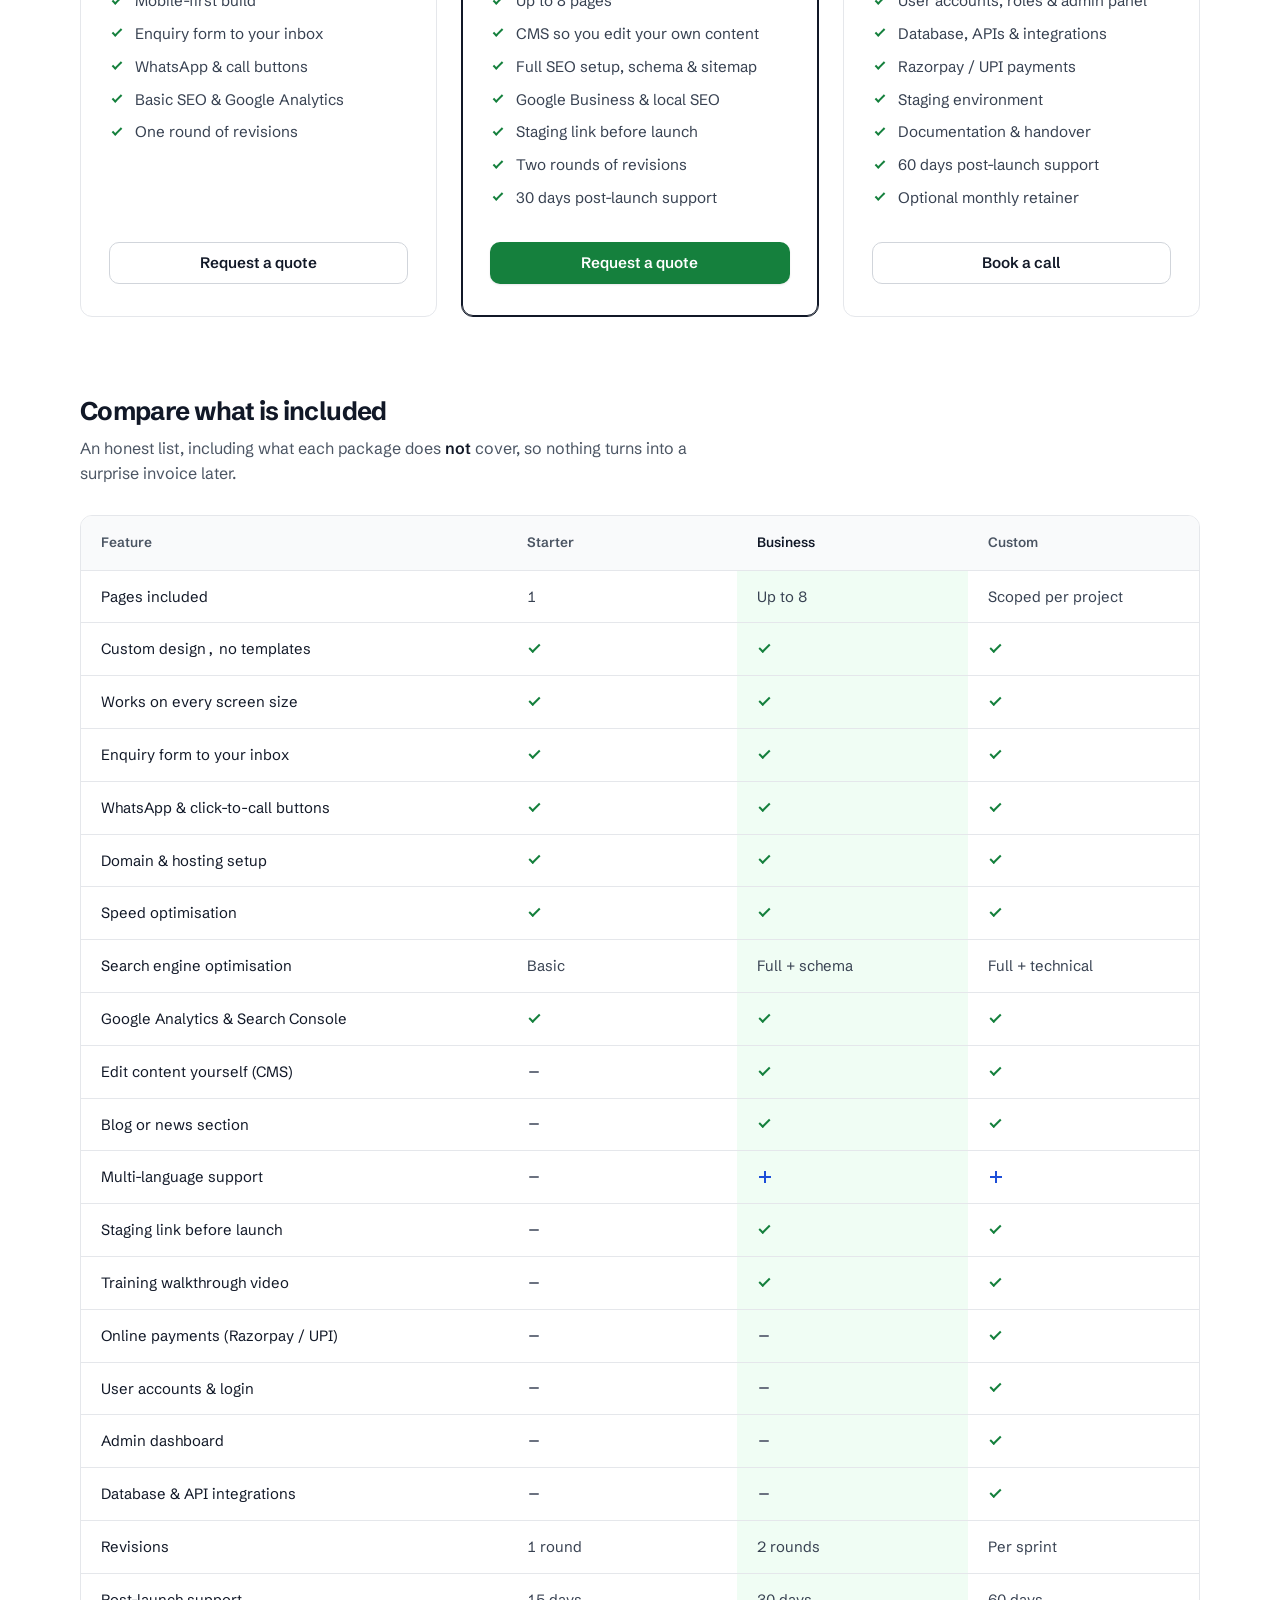
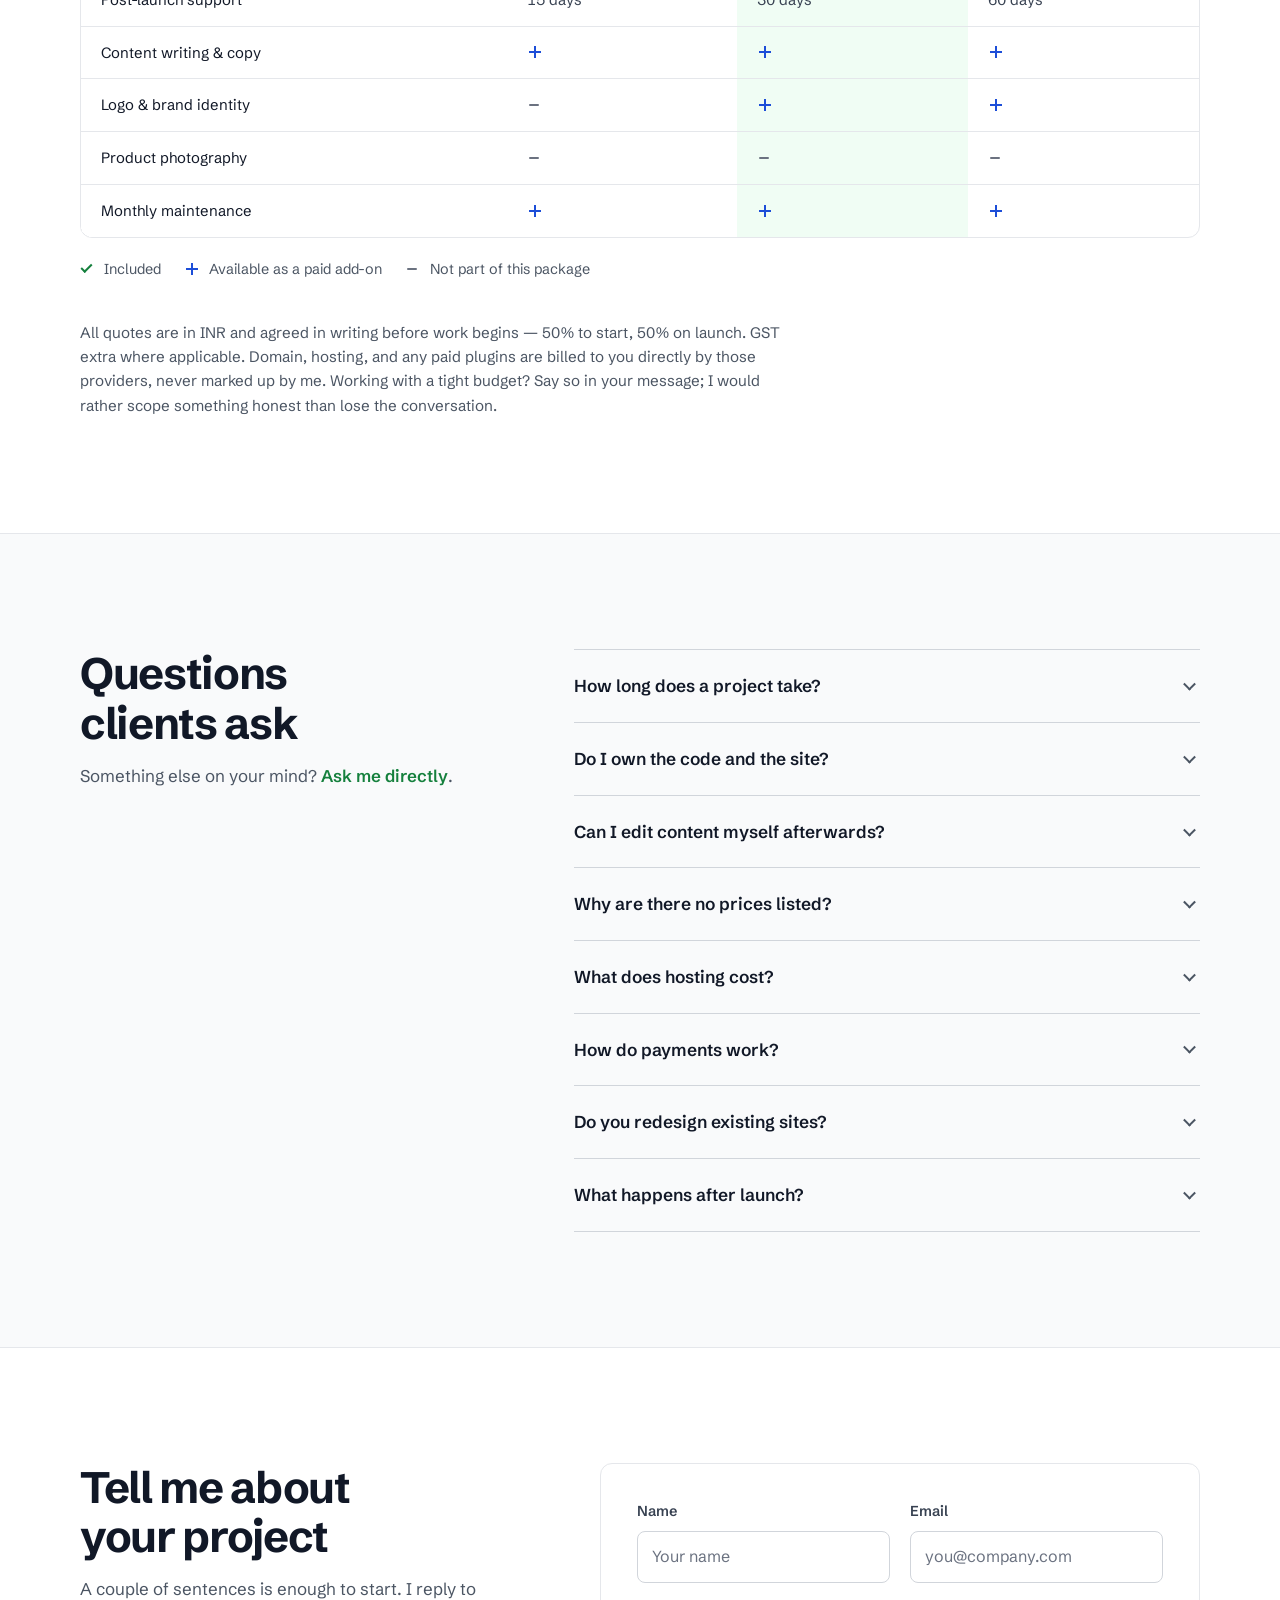
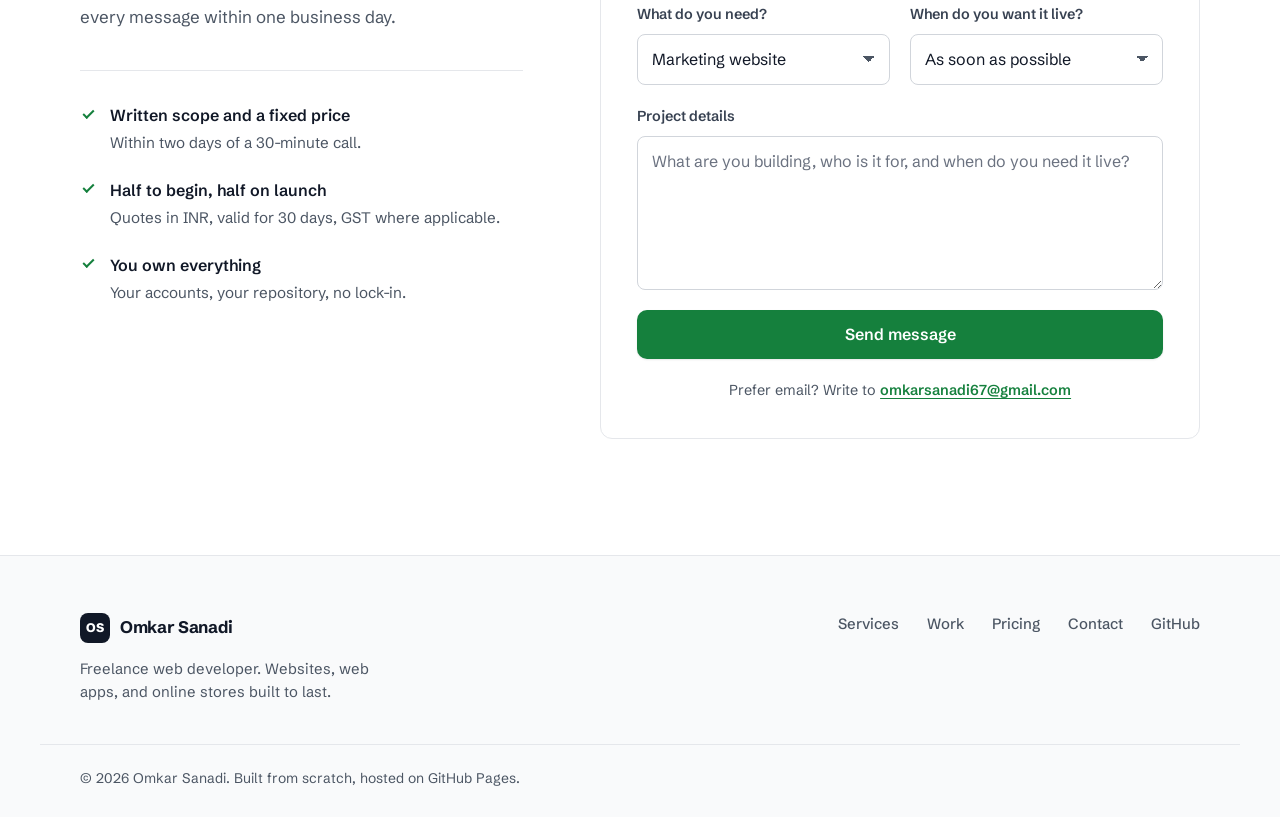
==== commit b2714874: "Add Ganuba Creators and Looks Sketchy, refresh Trendset, and land the motion and design polish Work " ====
--- a/index.html
+++ b/index.html
@@ -6,7 +6,7 @@
 <title>Omkar Sanadi — Web Developer | Sites, Web Apps &amp; Storefronts</title>
 <meta name="description" content="Freelance web developer with 5 years of experience building fast marketing sites, custom web apps and dashboards, and e-commerce storefronts for Indian businesses. Clear scope, fixed quote, shipped on time.">
 <link rel="canonical" href="https://WIZ4RD-OM24.github.io/portfolio/">
-<meta name="theme-color" content="#0b0d10">
+<meta name="theme-color" content="#ffffff">
 
 <meta property="og:type" content="website">
 <meta property="og:title" content="Omkar Sanadi — Web Developer">
@@ -18,7 +18,8 @@
 <link rel="icon" href="assets/favicon.svg" type="image/svg+xml">
 <link rel="preconnect" href="https://fonts.googleapis.com">
 <link rel="preconnect" href="https://fonts.gstatic.com" crossorigin>
-<link href="https://fonts.googleapis.com/css2?family=Inter:wght@400;500;600;700;800&amp;family=JetBrains+Mono:wght@400;500&amp;display=swap" rel="stylesheet">
+<link href="https://fonts.googleapis.com/css2?family=Schibsted+Grotesk:wght@400;500;600;700;800&amp;display=swap" rel="stylesheet">
+<script>document.documentElement.classList.add('js')</script>
 <link rel="stylesheet" href="styles.css">
 
 <script type="application/ld+json">
@@ -46,7 +47,7 @@
 <header class="nav" id="nav">
   <div class="wrap nav-inner">
     <a class="brand" href="#top">
-      <span class="brand-mark">&lt;/&gt;</span>
+      <span class="brand-mark" aria-hidden="true">OS</span>
       <span class="brand-name">Omkar Sanadi</span>
     </a>
     <nav class="nav-links" id="nav-links" aria-label="Primary">
@@ -65,41 +66,42 @@
 
 <main id="main">
 <section class="hero" id="top">
-  <div class="glow" aria-hidden="true"></div>
-  <div class="wrap hero-inner">
-    <p class="eyebrow reveal"><span class="dot"></span> Available for new projects</p>
-    <h1 class="reveal">I build <span class="grad">fast websites</span> that turn visitors into customers.</h1>
-    <p class="lede reveal">Freelance web developer with five years of experience, working with founders and small teams on marketing sites, custom web apps, and online stores. Clear scope, one fixed quote, no agency overhead.</p>
-    <div class="hero-cta reveal">
-      <a class="btn btn-primary" href="#contact">Start a project</a>
-      <a class="btn btn-ghost" href="#work">See recent work</a>
-    </div>
-    <ul class="stats reveal">
-      <li><strong>5<em>+</em></strong><span>Years building for the web</span></li>
-      <li><strong>4</strong><span>Stacks shipped in this year</span></li>
-      <li><strong>0</strong><span>Templates or page builders</span></li>
-      <li><strong>100<em>%</em></strong><span>Fixed quote, no surprises</span></li>
-    </ul>
-  </div>
-</section>
-
-<section class="strip" aria-label="Technologies">
-  <div class="marquee"><div class="marquee-track">
-    <span>React</span><span>Next.js</span><span>TypeScript</span><span>Node.js</span><span>Tailwind CSS</span><span>PostgreSQL</span><span>Shopify</span><span>Razorpay</span><span>Vite</span><span>Python</span><span>Figma</span><span>Cloudflare</span>
-    <span aria-hidden="true">React</span><span aria-hidden="true">Next.js</span><span aria-hidden="true">TypeScript</span><span aria-hidden="true">Node.js</span><span aria-hidden="true">Tailwind CSS</span><span aria-hidden="true">PostgreSQL</span><span aria-hidden="true">Shopify</span><span aria-hidden="true">Razorpay</span><span aria-hidden="true">Vite</span><span aria-hidden="true">Python</span><span aria-hidden="true">Figma</span><span aria-hidden="true">Cloudflare</span>
-  </div></div>
+  <div class="wrap hero-grid">
+    <div class="hero-copy">
+      <h1>I build fast websites that turn visitors into customers.</h1>
+      <p class="lede">Freelance web developer with five years of experience, building websites, online stores, and web apps for shops, clinics, restaurants, and growing brands. Clear scope, one fixed quote, no agency overhead.</p>
+      <div class="hero-cta">
+        <a class="btn btn-primary btn-lg" href="#contact">Get a fixed quote</a>
+        <a class="btn btn-ghost btn-lg" href="#work">See recent work</a>
+      </div>
+      <p class="availability"><span class="status-dot" aria-hidden="true"></span>Available for new projects</p>
+      <ul class="facts">
+        <li><strong>5+</strong> years building for the web</li>
+        <li><strong>4</strong> stacks shipped this year</li>
+        <li><strong>0</strong> templates or page builders</li>
+        <li><strong>100%</strong> fixed quote, no surprises</li>
+      </ul>
+    </div>
+    <div class="hero-shots">
+      <figure class="browser">
+        <div class="browser-bar" aria-hidden="true"><span></span><span></span><span></span></div>
+        <img src="assets/shots/upkeep.png" alt="Upkeep dashboard showing site status, yearly recurring revenue against running cost, upcoming renewals and recent invoices" width="1600" height="1000" fetchpriority="high" decoding="async">
+      </figure>
+      <figure class="phone">
+        <img src="assets/shots/ordo.jpg" alt="Ordo's Money screen showing what was left over from four weeks of sales and per-channel margins" width="590" height="1280" decoding="async">
+      </figure>
+    </div>
+  </div>
 </section>
 
 <section class="section" id="services">
   <div class="wrap">
-    <header class="sec-head reveal">
-      <p class="kicker">Services</p>
+    <header class="sec-head">
       <h2>Three things I do well</h2>
       <p class="sub">Everything is built from scratch, loads fast, works on every screen, and hands over cleanly so you are never locked in.</p>
     </header>
-    <div class="grid-3">
-      <article class="card reveal">
-        <div class="icon">&#9670;</div>
+    <div class="services">
+      <article class="service">
         <h3>Marketing websites</h3>
         <p>Landing pages and multi-page sites for businesses that need to look credible and rank on Google. Built for speed and conversions, not pulled off a template marketplace.</p>
         <ul class="ticks">
@@ -109,8 +111,7 @@
           <li>90+ Lighthouse on mobile</li>
         </ul>
       </article>
-      <article class="card reveal">
-        <div class="icon">&#9635;</div>
+      <article class="service">
         <h3>Web apps &amp; dashboards</h3>
         <p>Internal tools, client portals, and data dashboards. If your team runs the business out of a spreadsheet, this is the upgrade.</p>
         <ul class="ticks">
@@ -120,8 +121,7 @@
           <li>Charts, filters, exports</li>
         </ul>
       </article>
-      <article class="card reveal">
-        <div class="icon">&#9641;</div>
+      <article class="service">
         <h3>E-commerce storefronts</h3>
         <p>Stores that actually sell. Clean product pages, a checkout that does not leak customers, and payments wired up properly.</p>
         <ul class="ticks">
@@ -137,13 +137,12 @@
 
 <section class="section alt" id="work">
   <div class="wrap">
-    <header class="sec-head reveal">
-      <p class="kicker">Selected work</p>
+    <header class="sec-head">
       <h2>Recent projects</h2>
-      <p class="sub">Five things I have built recently &mdash; an offline-first Android app, a business dashboard, a legacy PHP rescue, and two storefronts.</p>
-    </header>
-
-    <div class="filters reveal">
+      <p class="sub">Seven things I have built recently &mdash; a clothing store&rsquo;s online catalogue, a costume-rental shop&rsquo;s site, an offline-first Android app, a business dashboard, a live multiplayer game, a legacy PHP rescue, and a link-in-bio page.</p>
+    </header>
+
+    <div class="filters" role="group" aria-label="Filter projects">
       <button class="chip is-active" data-filter="all" aria-pressed="true">All</button>
       <button class="chip" data-filter="site" aria-pressed="false">Websites</button>
       <button class="chip" data-filter="app" aria-pressed="false">Web apps</button>
@@ -151,14 +150,32 @@
       <button class="chip" data-filter="mobile" aria-pressed="false">Mobile</button>
     </div>
 
-    <div class="grid-3 work-grid" id="work-grid">
+    <div class="work-grid" id="work-grid">
+      <article class="proj reveal" data-tags="shop site">
+        <div class="thumb has-shot"><img src="assets/shots/trendset.png" alt="Trendset Collection home page: the headline &ldquo;The whole family&rsquo;s wardrobe, under one roof&rdquo;, buttons to browse the collection or visit the store, and a WhatsApp button in the header" width="1600" height="1000" loading="lazy" decoding="async"><span class="thumb-tag">Online store</span></div>
+        <div class="proj-body">
+          <h3>Trendset Collection</h3>
+          <p>Catalogue and storefront for a family clothing store in Wani, Maharashtra. Shoppers filter the collection, reserve a size to try on in the shop, and enquire on WhatsApp with the product already filled in. Staff run everything from their own admin panel &mdash; products, photos, stock, opening hours &mdash; without calling a developer. Local SEO is built in, the site loads almost no JavaScript, and automated tests run through the shop and the admin panel on every change.</p>
+          <ul class="tags"><li>Astro</li><li>Cloudflare</li><li>SQLite</li><li>Playwright</li></ul>
+          <a class="link" href="#contact">Walkthrough on request <span aria-hidden="true">&#8594;</span></a>
+        </div>
+      </article>
+      <article class="proj reveal" data-tags="site">
+        <div class="thumb has-shot"><img src="assets/shots/ganuba.jpg" alt="Ganuba Creators home page in plum and gold with a marigold toran, the tagline &ldquo;Design, create, inspire.&rdquo; in English and Marathi, costume category arches and a Book on WhatsApp button" width="1600" height="1000" loading="lazy" decoding="async"><span class="thumb-tag">Website</span></div>
+        <div class="proj-body">
+          <h3>Ganuba Creators</h3>
+          <p>An English&ndash;Marathi site for a Pune costume-rental and tailoring shop that did not show up on Google at all. Every costume gets its own page, written for searches like &ldquo;Shivaji Maharaj costume on rent&rdquo;, and <em>Check availability</em> opens WhatsApp with the costume, date and group size already typed &mdash; one clear enquiry instead of twenty back-and-forth messages. Festival banners switch themselves on and off by date, so Ganeshotsav and Navratri offers never go stale.</p>
+          <ul class="tags"><li>Astro</li><li>Marathi</li><li>WhatsApp</li><li>Local SEO</li></ul>
+          <a class="link" href="#contact">Walkthrough on request <span aria-hidden="true">&#8594;</span></a>
+        </div>
+      </article>
       <article class="proj reveal" data-tags="mobile app">
         <div class="thumb has-shot portrait" style="--shot:url('assets/shots/ordo.jpg')"><span class="device"><img src="assets/shots/ordo.jpg" alt="Ordo's Money screen showing what was left over from four weeks of sales, a day-by-day trend line, and per-channel margins for Swiggy and Zomato" width="590" height="1280" loading="lazy" decoding="async"></span><span class="thumb-tag">Android app</span></div>
         <div class="proj-body">
           <h3>Ordo</h3>
           <p>Offline-first Android app for solo cloud kitchens. Log what sold, and it tells you what to prep tonight, what to buy today, and whether the dish actually makes money &mdash; showing its working for every number. The forecaster weights recent same-weekday sales and adjusts for fast days and paydays, roughly halving error against a weekday-only baseline across 60 held-out days. Sales data never leaves the phone.</p>
           <ul class="tags"><li>Kotlin</li><li>Android</li><li>Offline-first</li><li>Forecasting</li></ul>
-          <a class="link" href="#contact">Walkthrough on request &#8594;</a>
+          <a class="link" href="#contact">Walkthrough on request <span aria-hidden="true">&#8594;</span></a>
         </div>
       </article>
       <article class="proj reveal" data-tags="app">
@@ -167,7 +184,16 @@
           <h3>Upkeep</h3>
           <p>A dashboard for anyone maintaining a portfolio of client sites: uptime and response time, a nine-point on-page SEO score, domain and TLS expiry, and what each site costs to run against what the client pays &mdash; so the margin is visible per line. Sequential invoices autofill from billable renewals and print to PDF.</p>
           <ul class="tags"><li>Next.js</li><li>TypeScript</li><li>SQLite</li><li>Tailwind</li></ul>
-          <a class="link" href="#contact">Walkthrough on request &#8594;</a>
+          <a class="link" href="#contact">Walkthrough on request <span aria-hidden="true">&#8594;</span></a>
+        </div>
+      </article>
+      <article class="proj reveal" data-tags="app">
+        <div class="thumb has-shot"><img src="assets/shots/lookssketchy.jpg" alt="Looks Sketchy mid-game: a shared snowman drawing, a Discuss! prompt asking who is faking it, the turn order with five players, and a chat panel" width="1280" height="720" loading="lazy" decoding="async"><span class="thumb-tag">Multiplayer game</span></div>
+        <div class="proj-body">
+          <h3>Looks Sketchy</h3>
+          <p>A browser party game I built and run: everyone draws the same secret word, one player is faking it, and the table votes on who. Up to ten phones and laptops share one canvas in real time, and the server holds all game state, so the faker&rsquo;s browser never even receives the word. A two-player timed mode keeps a global leaderboard.</p>
+          <ul class="tags"><li>React</li><li>Node.js</li><li>Socket.IO</li><li>Real-time</li></ul>
+          <a class="link" href="https://lookssketchy.online/" rel="noopener">Play it live <span aria-hidden="true">&#8594;</span></a>
         </div>
       </article>
       <article class="proj reveal" data-tags="app">
@@ -176,16 +202,7 @@
           <h3>Classroom</h3>
           <p>Classroom management for schools and colleges &mdash; admins set up classes, subjects and staff; teachers post assignments and notices; students submit work. The interesting part was the rescue: a legacy codebase with a hand-built schema that had drifted from its models, given migrations that repair the drift in place and a base URL that refuses to trust a forged Host header.</p>
           <ul class="tags"><li>PHP 8</li><li>CodeIgniter 4</li><li>MySQL</li><li>Migrations</li></ul>
-          <a class="link" href="#contact">Walkthrough on request &#8594;</a>
-        </div>
-      </article>
-      <article class="proj reveal" data-tags="shop site">
-        <div class="thumb has-shot"><img src="assets/shots/trendset.png" alt="Trendset Collection storefront demo with a hero banner, collection tiles and a WhatsApp enquiry button" width="1600" height="1000" loading="lazy" decoding="async"><span class="thumb-tag">Storefront demo</span></div>
-        <div class="proj-body">
-          <h3>Trendset Collection</h3>
-          <p>A clickable storefront built for a Nagpur clothing retailer trading since 2011, so they could browse their own shop before paying for it &mdash; collections, new arrivals, WhatsApp enquiries and store-visit details. Delivered with an itemised quotation covering packages, running costs and a four-week timeline.</p>
-          <ul class="tags"><li>Vanilla JS</li><li>Responsive</li><li>WhatsApp</li></ul>
-          <a class="link" href="#contact">See the demo &#8594;</a>
+          <a class="link" href="#contact">Walkthrough on request <span aria-hidden="true">&#8594;</span></a>
         </div>
       </article>
       <article class="proj reveal" data-tags="site">
@@ -194,7 +211,7 @@
           <h3>Aesthetic Finds</h3>
           <p>A link-in-bio page for an Instagram affiliate account: searchable, sortable product finds driven by a single data file, plus a private browser-based editor that regenerates that file so the owner never touches code. No build step, no backend, no CMS bill &mdash; and ad slots stay invisible until AdSense approval lands.</p>
           <ul class="tags"><li>HTML</li><li>CSS</li><li>Vanilla JS</li><li>GitHub Pages</li></ul>
-          <a class="link" href="#contact">See the page &#8594;</a>
+          <a class="link" href="#contact">See the page <span aria-hidden="true">&#8594;</span></a>
         </div>
       </article>
     </div>
@@ -204,36 +221,34 @@
 
 <section class="section" id="process">
   <div class="wrap">
-    <header class="sec-head reveal">
-      <p class="kicker">Process</p>
+    <header class="sec-head">
       <h2>How a project runs</h2>
       <p class="sub">No mystery, no scope creep. You always know what happens next and what it costs.</p>
     </header>
     <ol class="steps">
-      <li class="step reveal"><span class="num">01</span><h3>Call &amp; scope</h3><p>A 30-minute call to understand the business, the goal, and what success looks like. You get a written scope and a fixed price within two days.</p></li>
-      <li class="step reveal"><span class="num">02</span><h3>Design</h3><p>Wireframes first, then a full design of the key pages. We iterate here, where changes are cheap, before a line of code is written.</p></li>
-      <li class="step reveal"><span class="num">03</span><h3>Build</h3><p>I build against a live preview link you can check any time. Weekly updates, never three weeks of silence.</p></li>
-      <li class="step reveal"><span class="num">04</span><h3>Launch &amp; handover</h3><p>Deploy, analytics, search console, and a walkthrough video of how to edit your own content. Thirty days of free fixes after launch.</p></li>
+      <li class="step"><span class="num">01</span><h3>Call &amp; scope</h3><p>A 30-minute call to understand the business, the goal, and what success looks like. You get a written scope and a fixed price within two days.</p></li>
+      <li class="step"><span class="num">02</span><h3>Design</h3><p>Wireframes first, then a full design of the key pages. We iterate here, where changes are cheap, before a line of code is written.</p></li>
+      <li class="step"><span class="num">03</span><h3>Build</h3><p>I build against a live preview link you can check any time. Weekly updates, never three weeks of silence.</p></li>
+      <li class="step"><span class="num">04</span><h3>Launch &amp; handover</h3><p>Deploy, analytics, search console, and a walkthrough video of how to edit your own content. Thirty days of free fixes after launch.</p></li>
     </ol>
   </div>
 </section>
 
 <section class="section alt" id="testimonials">
   <div class="wrap">
-    <header class="sec-head reveal">
-      <p class="kicker">Testimonials</p>
+    <header class="sec-head">
       <h2>What clients say</h2>
     </header>
-    <div class="grid-3">
-      <figure class="quote reveal">
+    <div class="quotes">
+      <figure class="quote">
         <blockquote>Our old site took nine seconds to load and we had no idea. He rebuilt it in three weeks and enquiries doubled the month after.</blockquote>
         <figcaption><strong>Priya N.</strong><span>Founder, Meridian Dental</span></figcaption>
       </figure>
-      <figure class="quote reveal">
+      <figure class="quote">
         <blockquote>Actually explains things instead of hiding behind jargon. The dashboard replaced four spreadsheets and saves us a day a week.</blockquote>
         <figcaption><strong>Daniel R.</strong><span>Operations, Harbour &amp; Co.</span></figcaption>
       </figure>
-      <figure class="quote reveal">
+      <figure class="quote">
         <blockquote>Fixed price, delivered early, and he stuck around after launch to fix the small stuff. I have already referred him twice.</blockquote>
         <figcaption><strong>Alex M.</strong><span>Owner, Northside Supply</span></figcaption>
       </figure>
@@ -243,13 +258,12 @@
 
 <section class="section" id="pricing">
   <div class="wrap">
-    <header class="sec-head reveal">
-      <p class="kicker">Packages</p>
+    <header class="sec-head">
       <h2>Pick the scope, get a fixed quote</h2>
       <p class="sub">Every project is priced individually, because a five-page clinic site and a booking platform are not the same job. Tell me what you need and you get one fixed number in INR before any work starts.</p>
     </header>
-    <div class="grid-3">
-      <article class="tier reveal">
+    <div class="tiers">
+      <article class="tier">
         <h3>Starter</h3>
         <p class="price"><span>timeline</span>~1 week</p>
         <p class="tier-sub">A single, sharp page for a launch, a campaign, or a service you want enquiries for.</p>
@@ -263,7 +277,7 @@
         </ul>
         <a class="btn btn-ghost full" href="#contact">Request a quote</a>
       </article>
-      <article class="tier featured reveal">
+      <article class="tier featured">
         <span class="badge">Most popular</span>
         <h3>Business</h3>
         <p class="price"><span>timeline</span>2&ndash;4 weeks</p>
@@ -280,7 +294,7 @@
         </ul>
         <a class="btn btn-primary full" href="#contact">Request a quote</a>
       </article>
-      <article class="tier reveal">
+      <article class="tier">
         <h3>Custom</h3>
         <p class="price"><span>timeline</span>scoped</p>
         <p class="tier-sub">Web apps, dashboards, and online stores. Priced after a discovery call, built in stages.</p>
@@ -298,7 +312,7 @@
       </article>
     </div>
 
-    <div class="compare reveal">
+    <div class="compare">
       <h3 class="compare-title">Compare what is included</h3>
       <p class="compare-sub">An honest list, including what each package does <em>not</em> cover, so nothing turns into a surprise invoice later.</p>
       <div class="table-scroll">
@@ -347,38 +361,42 @@
       </ul>
     </div>
 
-    <p class="note reveal">All quotes are in INR and agreed in writing before work begins &mdash; 50% to start, 50% on launch. GST extra where applicable. Domain, hosting, and any paid plugins are billed to you directly by those providers, never marked up by me. Working with a tight budget? Say so in your message; I would rather scope something honest than lose the conversation.</p>
+    <p class="note">All quotes are in INR and agreed in writing before work begins &mdash; 50% to start, 50% on launch. GST extra where applicable. Domain, hosting, and any paid plugins are billed to you directly by those providers, never marked up by me. Working with a tight budget? Say so in your message; I would rather scope something honest than lose the conversation.</p>
   </div>
 </section>
 
 <section class="section alt" id="faq">
-  <div class="wrap narrow">
-    <header class="sec-head reveal">
-      <p class="kicker">FAQ</p>
+  <div class="wrap faq-grid">
+    <header class="sec-head">
       <h2>Questions clients ask</h2>
+      <p class="sub">Something else on your mind? <a class="link" href="#contact">Ask me directly</a>.</p>
     </header>
     <div class="faq">
-      <details class="reveal"><summary>How long does a project take?</summary><p>A landing page is about a week. A business site is two to four weeks. Apps and stores depend on scope, but you get a date in writing before we start, and I hit it.</p></details>
-      <details class="reveal"><summary>Do I own the code and the site?</summary><p>Yes. Everything lives in your accounts and your repository. No proprietary builder, no hostage situation if you decide to move on.</p></details>
-      <details class="reveal"><summary>Can I edit content myself afterwards?</summary><p>That is the default. Business sites ship with a CMS, and I record a short walkthrough showing how to change text, images, and pages.</p></details>
-      <details class="reveal"><summary>Why are there no prices listed?</summary><p>Because an honest number needs five minutes of context. Two businesses asking for "a website" often need work that differs several times over in effort, and a fixed price on a page would either overcharge the simple job or underdeliver on the complex one. Tell me the scope and you get one firm quote in writing, valid for 30 days, with no hourly surprises after.</p></details>
-      <details class="reveal"><summary>What does hosting cost?</summary><p>Most sites I build run on free or near-free hosting. Budget roughly &#8377;0&ndash;&#8377;1,500 a month depending on traffic, plus about &#8377;800&ndash;&#8377;1,200 a year for a .com or .in domain. You pay those providers directly, so there is no markup from me.</p></details>
-      <details class="reveal"><summary>How do payments work?</summary><p>Half to begin, half when the site goes live. UPI, bank transfer, or Razorpay all work. You get a proper invoice for each, and GST applies where relevant.</p></details>
-      <details class="reveal"><summary>Do you redesign existing sites?</summary><p>Often. I audit what you have first and tell you honestly whether a rebuild is worth it or whether a few targeted fixes would do more for less.</p></details>
-      <details class="reveal"><summary>What happens after launch?</summary><p>Thirty days of free bug fixes. After that, either ad-hoc work at an hourly rate or a small monthly retainer covering updates, backups, and monitoring.</p></details>
+      <details><summary>How long does a project take?</summary><p>A landing page is about a week. A business site is two to four weeks. Apps and stores depend on scope, but you get a date in writing before we start, and I hit it.</p></details>
+      <details><summary>Do I own the code and the site?</summary><p>Yes. Everything lives in your accounts and your repository. No proprietary builder, no hostage situation if you decide to move on.</p></details>
+      <details><summary>Can I edit content myself afterwards?</summary><p>That is the default. Business sites ship with a CMS, and I record a short walkthrough showing how to change text, images, and pages.</p></details>
+      <details><summary>Why are there no prices listed?</summary><p>Because an honest number needs five minutes of context. Two businesses asking for "a website" often need work that differs several times over in effort, and a fixed price on a page would either overcharge the simple job or underdeliver on the complex one. Tell me the scope and you get one firm quote in writing, valid for 30 days, with no hourly surprises after.</p></details>
+      <details><summary>What does hosting cost?</summary><p>Most sites I build run on free or near-free hosting. Budget roughly &#8377;0&ndash;&#8377;1,500 a month depending on traffic, plus about &#8377;800&ndash;&#8377;1,200 a year for a .com or .in domain. You pay those providers directly, so there is no markup from me.</p></details>
+      <details><summary>How do payments work?</summary><p>Half to begin, half when the site goes live. UPI, bank transfer, or Razorpay all work. You get a proper invoice for each, and GST applies where relevant.</p></details>
+      <details><summary>Do you redesign existing sites?</summary><p>Often. I audit what you have first and tell you honestly whether a rebuild is worth it or whether a few targeted fixes would do more for less.</p></details>
+      <details><summary>What happens after launch?</summary><p>Thirty days of free bug fixes. After that, either ad-hoc work at an hourly rate or a small monthly retainer covering updates, backups, and monitoring.</p></details>
     </div>
   </div>
 </section>
 
 <section class="section contact" id="contact">
-  <div class="wrap narrow">
-    <header class="sec-head reveal">
-      <p class="kicker">Contact</p>
+  <div class="wrap contact-grid">
+    <div class="contact-intro">
       <h2>Tell me about your project</h2>
       <p class="sub">A couple of sentences is enough to start. I reply to every message within one business day.</p>
-    </header>
-
-    <form class="form reveal" id="contact-form" action="https://formspree.io/f/xqpkjozn" method="POST">
+      <ul class="contact-points">
+        <li><strong>Written scope and a fixed price</strong><span>Within two days of a 30-minute call.</span></li>
+        <li><strong>Half to begin, half on launch</strong><span>Quotes in INR, valid for 30 days, GST where applicable.</span></li>
+        <li><strong>You own everything</strong><span>Your accounts, your repository, no lock-in.</span></li>
+      </ul>
+    </div>
+
+    <form class="form" id="contact-form" action="https://formspree.io/f/xqpkjozn" method="POST">
       <div class="row">
         <label>Name
           <input type="text" name="name" required autocomplete="name" placeholder="Your name">
@@ -387,28 +405,30 @@
           <input type="email" name="email" required autocomplete="email" placeholder="you@company.com">
         </label>
       </div>
-      <label>What do you need?
-        <select name="project_type">
-          <option>Marketing website</option>
-          <option>Web app or dashboard</option>
-          <option>E-commerce store</option>
-          <option>Redesign of an existing site</option>
-          <option>Not sure yet</option>
-        </select>
-      </label>
-      <label>When do you want it live?
-        <select name="timeline">
-          <option>As soon as possible</option>
-          <option>Within a month</option>
-          <option>In one to three months</option>
-          <option>Just planning for now</option>
-        </select>
-      </label>
+      <div class="row">
+        <label>What do you need?
+          <select name="project_type">
+            <option>Marketing website</option>
+            <option>Web app or dashboard</option>
+            <option>E-commerce store</option>
+            <option>Redesign of an existing site</option>
+            <option>Not sure yet</option>
+          </select>
+        </label>
+        <label>When do you want it live?
+          <select name="timeline">
+            <option>As soon as possible</option>
+            <option>Within a month</option>
+            <option>In one to three months</option>
+            <option>Just planning for now</option>
+          </select>
+        </label>
+      </div>
       <label>Project details
         <textarea name="message" rows="5" required placeholder="What are you building, who is it for, and when do you need it live?"></textarea>
       </label>
       <input type="text" name="_gotcha" tabindex="-1" autocomplete="off" aria-hidden="true" class="hp">
-      <button class="btn btn-primary full" type="submit" id="submit-btn">Send message</button>
+      <button class="btn btn-primary btn-lg full" type="submit" id="submit-btn">Send message</button>
       <p class="form-note" id="form-status" role="status" aria-live="polite">Prefer email? Write to <a href="mailto:omkarsanadi67@gmail.com">omkarsanadi67@gmail.com</a></p>
     </form>
   </div>
@@ -418,7 +438,7 @@
 <footer class="footer">
   <div class="wrap footer-inner">
     <div>
-      <a class="brand" href="#top"><span class="brand-mark">&lt;/&gt;</span><span class="brand-name">Omkar Sanadi</span></a>
+      <a class="brand" href="#top"><span class="brand-mark" aria-hidden="true">OS</span><span class="brand-name">Omkar Sanadi</span></a>
       <p class="foot-blurb">Freelance web developer. Websites, web apps, and online stores built to last.</p>
     </div>
     <nav class="foot-links" aria-label="Footer">
--- a/styles.css
+++ b/styles.css
@@ -1,43 +1,54 @@
 /* ---------- tokens ---------- */
 :root{
-  --bg:#0b0d10;
-  --bg-alt:#0f1216;
-  --panel:#14181d;
-  --panel-2:#181d23;
-  --line:#232a32;
-  --line-soft:#1b2128;
-  --text:#e8ecf1;
-  --muted:#98a3b0;
-  --dim:#6d7884;
-  --accent:#4ade80;
-  --accent-2:#38bdf8;
-  --accent-ink:#08120c;
-  --radius:14px;
-  --radius-lg:20px;
-  --wrap:1120px;
-  --shadow:0 10px 40px -12px rgba(0,0,0,.6);
-  --font:"Inter",system-ui,-apple-system,"Segoe UI",Roboto,sans-serif;
-  --mono:"JetBrains Mono",ui-monospace,SFMono-Regular,Menlo,monospace;
+  --bg:#ffffff;
+  --bg-alt:#f9fafb;
+  --surface:#ffffff;
+  --sunken:#f3f4f6;
+  --ink:#111827;
+  --ink-2:#374151;
+  --muted:#4b5563;
+  --faint:#6b7280;
+  --line:#e5e7eb;
+  --line-strong:#d1d5db;
+  --accent:#15803d;
+  --accent-hover:#166534;
+  --accent-tint:#f0fdf4;
+  --accent-soft:#bbf7d0;
+  --addon:#1d4ed8;
+  --danger:#b91c1c;
+  --radius:12px;
+  --radius-sm:8px;
+  --wrap:1200px;
+  --shadow-sm:0 1px 2px rgba(17,24,39,.06),0 1px 3px rgba(17,24,39,.04);
+  --shadow-md:0 8px 24px -8px rgba(17,24,39,.14);
+  --shadow-lg:0 30px 60px -20px rgba(17,24,39,.28),0 4px 12px -4px rgba(17,24,39,.08);
+  --font:"Schibsted Grotesk",ui-sans-serif,system-ui,-apple-system,"Segoe UI",Roboto,sans-serif;
+  --ease-out:cubic-bezier(0.23,1,0.32,1);
+  --ease-in-out:cubic-bezier(0.77,0,0.175,1);
+  --dur-press:160ms;
+  --dur-fast:200ms;
+  --dur-base:250ms;
+  --dur-reveal:600ms;
 }
 
 *,*::before,*::after{box-sizing:border-box}
-html{scroll-behavior:smooth;scroll-padding-top:84px;-webkit-text-size-adjust:100%}
+html{color-scheme:light;scroll-behavior:smooth;scroll-padding-top:84px;-webkit-text-size-adjust:100%;scrollbar-color:#c7ccd3 var(--bg)}
 body{
-  margin:0;background:var(--bg);color:var(--text);
-  font-family:var(--font);font-size:16px;line-height:1.65;
-  -webkit-font-smoothing:antialiased;overflow-x:hidden;
-}
+  margin:0;background:var(--bg);color:var(--ink);
+  font-family:var(--font);font-size:17px;line-height:1.6;
+  -webkit-font-smoothing:antialiased;caret-color:var(--accent);
+}
+::selection{background:var(--accent-soft);color:#052e16}
 img{max-width:100%;display:block}
-a{color:inherit}
-h1,h2,h3{line-height:1.15;letter-spacing:-.02em;margin:0}
-p{margin:0}
+a{color:inherit;text-underline-offset:.22em;text-decoration-thickness:1px}
+h1,h2,h3{line-height:1.12;letter-spacing:-.025em;margin:0;text-wrap:balance}
+p{margin:0;text-wrap:pretty}
 ul,ol{margin:0;padding:0;list-style:none}
 button{font:inherit;color:inherit}
 
-.wrap{width:100%;max-width:var(--wrap);margin-inline:auto;padding-inline:24px}
-.wrap.narrow{max-width:760px}
-
-.skip{position:absolute;left:-9999px;top:0;background:var(--accent);color:var(--accent-ink);padding:10px 16px;z-index:200;border-radius:0 0 8px 0}
+.wrap{width:100%;max-width:var(--wrap);margin-inline:auto;padding-inline:clamp(20px,4vw,40px)}
+
+.skip{position:absolute;left:-9999px;top:0;background:var(--ink);color:#fff;padding:10px 16px;z-index:200;border-radius:0 0 8px 0}
 .skip:focus{left:0}
 
 :focus-visible{outline:2px solid var(--accent);outline-offset:3px;border-radius:6px}
@@ -45,303 +56,331 @@
 /* ---------- buttons ---------- */
 .btn{
   display:inline-flex;align-items:center;justify-content:center;gap:8px;
-  padding:13px 22px;border-radius:10px;border:1px solid transparent;
-  font-weight:600;font-size:.95rem;text-decoration:none;cursor:pointer;
-  transition:transform .15s ease,background .2s ease,border-color .2s ease,box-shadow .2s ease;
+  padding:11px 18px;border-radius:10px;border:1px solid transparent;
+  font-weight:600;font-size:.95rem;line-height:1.2;text-decoration:none;cursor:pointer;
+  transition:transform var(--dur-press) var(--ease-out),background var(--dur-fast) ease,border-color var(--dur-fast) ease,box-shadow var(--dur-fast) ease,color var(--dur-fast) ease;
   white-space:nowrap;
 }
-.btn:hover{transform:translateY(-2px)}
-.btn-primary{background:var(--accent);color:var(--accent-ink);box-shadow:0 8px 24px -10px rgba(74,222,128,.7)}
-.btn-primary:hover{background:#5bea8d}
-.btn-ghost{background:transparent;border-color:var(--line);color:var(--text)}
-.btn-ghost:hover{border-color:var(--accent);background:rgba(74,222,128,.06)}
-.btn-sm{padding:9px 16px;font-size:.875rem}
+.btn-primary{background:var(--accent);color:#fff;box-shadow:var(--shadow-sm)}
+.btn-primary:hover{background:var(--accent-hover)}
+.btn-ghost{background:var(--surface);border-color:var(--line-strong);color:var(--ink)}
+.btn-ghost:hover{border-color:var(--ink)}
+.btn-sm{padding:8px 14px;font-size:.9rem}
+.btn-lg{padding:14px 24px;font-size:1rem}
 .btn.full{width:100%}
+@media (hover:hover) and (pointer:fine) and (prefers-reduced-motion:no-preference){
+  .btn:hover{transform:translateY(-1px)}
+}
+.btn:active{transform:scale(.97)}
+
+.link{color:var(--accent);font-weight:600;text-decoration:none}
+.link:hover{text-decoration:underline}
 
 /* ---------- nav ---------- */
-.nav{position:sticky;top:0;z-index:100;background:rgba(11,13,16,.72);backdrop-filter:blur(14px);border-bottom:1px solid transparent;transition:border-color .25s ease,background .25s ease}
-.nav.scrolled{border-bottom-color:var(--line-soft);background:rgba(11,13,16,.92)}
+.nav{position:sticky;top:0;z-index:100;background:var(--bg);border-bottom:1px solid transparent;transition:border-color var(--dur-base) ease,box-shadow var(--dur-base) ease}
+.nav.scrolled{border-bottom-color:var(--line);box-shadow:var(--shadow-sm)}
 .nav-inner{display:flex;align-items:center;justify-content:space-between;height:68px}
-.brand{display:inline-flex;align-items:center;gap:10px;text-decoration:none;font-weight:700;letter-spacing:-.01em}
-.brand-mark{font-family:var(--mono);color:var(--accent);font-size:1.05rem}
+.brand{display:inline-flex;align-items:center;gap:10px;text-decoration:none;font-weight:700;letter-spacing:-.02em}
+.brand-mark{display:inline-grid;place-items:center;width:30px;height:30px;border-radius:8px;background:var(--ink);color:#fff;font-size:.78rem;font-weight:800;letter-spacing:-.02em}
 .brand-name{font-size:1.05rem}
-.nav-links{display:flex;align-items:center;gap:28px}
-.nav-links a{text-decoration:none;color:var(--muted);font-size:.925rem;font-weight:500;transition:color .2s ease}
-.nav-links a:hover,.nav-links a.active{color:var(--text)}
-.nav-links a.btn{color:var(--accent-ink)}
-.burger{display:none;background:none;border:0;padding:10px;cursor:pointer}
-.burger span{display:block;width:22px;height:2px;background:var(--text);border-radius:2px;transition:transform .25s ease,opacity .2s ease}
+.nav-links{display:flex;align-items:center;gap:30px}
+.nav-links a{text-decoration:none;color:var(--muted);font-size:.95rem;font-weight:500;transition:color var(--dur-fast) ease}
+.nav-links a:hover,.nav-links a.active{color:var(--ink)}
+.nav-links a.btn{color:#fff}
+.burger{display:none;background:none;border:0;padding:10px;margin-right:-10px;cursor:pointer}
+.burger span{display:block;width:22px;height:2px;background:var(--ink);border-radius:2px;transition:transform var(--dur-base) var(--ease-in-out),opacity var(--dur-fast) ease}
 .burger span+span{margin-top:5px}
 .burger.open span:nth-child(1){transform:translateY(7px) rotate(45deg)}
 .burger.open span:nth-child(2){opacity:0}
 .burger.open span:nth-child(3){transform:translateY(-7px) rotate(-45deg)}
 
 /* ---------- hero ---------- */
-.hero{position:relative;padding:96px 0 88px;overflow:hidden}
-.glow{
-  position:absolute;inset:-25% -10% auto -10%;height:640px;pointer-events:none;
-  background:
-    radial-gradient(46% 55% at 22% 30%,rgba(74,222,128,.16),transparent 70%),
-    radial-gradient(42% 50% at 78% 20%,rgba(56,189,248,.13),transparent 70%);
-  filter:blur(4px);
-}
-.hero-inner{position:relative}
-.eyebrow{
-  display:inline-flex;align-items:center;gap:9px;
-  font-family:var(--mono);font-size:.78rem;letter-spacing:.04em;text-transform:uppercase;
-  color:var(--muted);border:1px solid var(--line);background:var(--panel);
-  padding:7px 14px;border-radius:999px;margin-bottom:26px;
-}
-.dot{width:7px;height:7px;border-radius:50%;background:var(--accent);box-shadow:0 0 0 4px rgba(74,222,128,.18);animation:pulse 2.4s ease-in-out infinite}
-@keyframes pulse{50%{box-shadow:0 0 0 8px rgba(74,222,128,0)}}
-h1{font-size:clamp(2.4rem,6vw,4.1rem);font-weight:800;max-width:16ch}
-.grad{background:linear-gradient(100deg,var(--accent),var(--accent-2));-webkit-background-clip:text;background-clip:text;color:transparent}
-.lede{color:var(--muted);font-size:clamp(1.02rem,1.8vw,1.18rem);max-width:60ch;margin-top:22px}
-.hero-cta{display:flex;flex-wrap:wrap;gap:14px;margin-top:34px}
-.stats{display:grid;grid-template-columns:repeat(4,1fr);gap:20px;margin-top:64px;padding-top:36px;border-top:1px solid var(--line-soft)}
-.stats strong{display:block;font-size:1.9rem;font-weight:800;letter-spacing:-.03em}
-.stats em{font-style:normal;color:var(--accent);font-size:1.3rem}
-.stats span{color:var(--dim);font-size:.85rem}
-
-/* ---------- marquee ---------- */
-.strip{border-block:1px solid var(--line-soft);background:var(--bg-alt);padding:18px 0}
-.marquee{overflow:hidden;-webkit-mask-image:linear-gradient(90deg,transparent,#000 12%,#000 88%,transparent);mask-image:linear-gradient(90deg,transparent,#000 12%,#000 88%,transparent)}
-.marquee-track{display:flex;gap:52px;width:max-content;animation:slide 32s linear infinite}
-.marquee-track span{font-family:var(--mono);font-size:.85rem;color:var(--dim);white-space:nowrap}
-@keyframes slide{to{transform:translateX(-50%)}}
+.hero{padding:clamp(40px,6vw,88px) 0 clamp(64px,8vw,112px);border-bottom:1px solid var(--line)}
+.hero-grid{display:grid;grid-template-columns:minmax(0,1fr) minmax(0,1.08fr);gap:clamp(40px,5vw,80px);align-items:center}
+h1{font-size:clamp(2.5rem,5vw,4rem);font-weight:700;letter-spacing:-.035em;line-height:1.04}
+.lede{color:var(--muted);font-size:clamp(1.05rem,1.5vw,1.2rem);max-width:54ch;margin-top:24px}
+.hero-cta{display:flex;flex-wrap:wrap;gap:12px;margin-top:36px}
+.availability{display:inline-flex;align-items:center;gap:10px;margin-top:22px;color:var(--ink-2);font-size:.92rem;font-weight:500}
+.status-dot{width:8px;height:8px;border-radius:50%;background:#16a34a;outline:3px solid var(--accent-tint)}
+.facts{display:grid;grid-template-columns:repeat(2,minmax(0,1fr));gap:12px 28px;margin-top:40px;padding-top:28px;border-top:1px solid var(--line);color:var(--muted);font-size:.93rem;line-height:1.45}
+.facts strong{color:var(--ink);font-weight:700;font-variant-numeric:tabular-nums}
+
+.hero-shots{position:relative;padding:0 0 64px 56px}
+.browser{margin:0;background:var(--surface);border-radius:var(--radius);overflow:hidden;box-shadow:var(--shadow-lg)}
+.browser-bar{display:flex;align-items:center;gap:6px;height:30px;padding:0 12px;background:var(--sunken);border-bottom:1px solid var(--line)}
+.browser-bar span{width:9px;height:9px;border-radius:50%;background:var(--line-strong)}
+.browser img{width:100%;height:auto;aspect-ratio:16/10;object-fit:cover;object-position:top center}
+.phone{position:absolute;left:0;bottom:0;width:27%;margin:0;aspect-ratio:9/19.5;border:5px solid var(--ink);border-radius:26px;background:var(--ink);overflow:hidden;box-shadow:var(--shadow-lg)}
+.phone img{width:100%;height:100%;object-fit:cover;object-position:top center;border-radius:20px}
+
+/* one authored entrance: copy rises in sequence, the real work settles in behind it */
+@keyframes reveal{from{opacity:0;translate:0 18px}to{opacity:1;translate:none}}
+@keyframes settle{from{opacity:0;translate:0 32px}to{opacity:1;translate:none}}
+.hero-copy>*{animation:reveal var(--dur-reveal) var(--ease-out) both}
+.hero-copy>:nth-child(2){animation-delay:60ms}
+.hero-copy>:nth-child(3){animation-delay:120ms}
+.hero-copy>:nth-child(4){animation-delay:180ms}
+.hero-copy>:nth-child(5){animation-delay:240ms}
+.browser{animation:settle 900ms var(--ease-out) 140ms both}
+.phone{animation:settle 900ms var(--ease-out) 320ms both}
 
 /* ---------- sections ---------- */
-.section{padding:96px 0}
-.section.alt{background:var(--bg-alt);border-block:1px solid var(--line-soft)}
-.sec-head{max-width:640px;margin-bottom:52px}
-.kicker{font-family:var(--mono);font-size:.78rem;letter-spacing:.12em;text-transform:uppercase;color:var(--accent);margin-bottom:12px}
-.sec-head h2{font-size:clamp(1.8rem,3.6vw,2.5rem);font-weight:700}
-.sub{color:var(--muted);margin-top:14px;font-size:1.02rem}
-
-.grid-3{display:grid;grid-template-columns:repeat(3,1fr);gap:22px}
-
-/* ---------- cards ---------- */
-.card{
-  background:var(--panel);border:1px solid var(--line);border-radius:var(--radius-lg);
-  padding:30px 26px;transition:transform .25s ease,border-color .25s ease,background .25s ease;
-}
-.card:hover{transform:translateY(-4px);border-color:#2e3843;background:var(--panel-2)}
-.card .icon{
-  width:44px;height:44px;display:grid;place-items:center;border-radius:12px;
-  background:rgba(74,222,128,.1);color:var(--accent);font-size:1.1rem;margin-bottom:18px;
-}
-.card h3{font-size:1.2rem;margin-bottom:10px}
-.card p{color:var(--muted);font-size:.95rem}
-.ticks{margin-top:18px;display:grid;gap:9px}
-.ticks li{position:relative;padding-left:24px;color:var(--muted);font-size:.9rem}
-.ticks li::before{content:"";position:absolute;left:2px;top:.55em;width:9px;height:5px;border-left:2px solid var(--accent);border-bottom:2px solid var(--accent);transform:rotate(-45deg)}
+.section{padding:clamp(72px,9vw,120px) 0}
+.section.alt{background:var(--bg-alt);border-block:1px solid var(--line)}
+.sec-head{max-width:680px;margin-bottom:clamp(36px,4vw,52px)}
+.sec-head h2{font-size:clamp(2rem,3.6vw,2.75rem);font-weight:700;letter-spacing:-.03em}
+.sub{color:var(--muted);margin-top:14px;font-size:1.06rem;max-width:62ch}
+
+.ticks{display:grid;gap:10px}
+.ticks li{position:relative;padding-left:26px;color:var(--ink-2);font-size:.95rem;line-height:1.5}
+.ticks li::before{content:"";position:absolute;left:3px;top:.42em;width:10px;height:5px;border-left:2px solid var(--accent);border-bottom:2px solid var(--accent);transform:rotate(-45deg)}
+
+/* ---------- services ---------- */
+.services{display:grid;grid-template-columns:repeat(3,minmax(0,1fr));border-top:1px solid var(--ink)}
+.service{padding:32px 32px 8px 0}
+.service+.service{padding-left:32px;border-left:1px solid var(--line)}
+.service h3{font-size:1.35rem;font-weight:700;margin-bottom:12px}
+.service>p{color:var(--muted);font-size:.98rem;margin-bottom:24px}
 
 /* ---------- work ---------- */
-.filters{display:flex;flex-wrap:wrap;gap:10px;margin-bottom:28px}
+.filters{display:flex;flex-wrap:wrap;gap:8px;margin-bottom:28px}
 .chip{
-  background:transparent;border:1px solid var(--line);color:var(--muted);
-  padding:8px 16px;border-radius:999px;font-size:.875rem;cursor:pointer;transition:all .2s ease;
-}
-.chip:hover{color:var(--text);border-color:#333e4a}
-.chip.is-active{background:var(--accent);border-color:var(--accent);color:var(--accent-ink);font-weight:600}
-.work-grid{align-items:stretch}
+  background:var(--surface);border:1px solid var(--line-strong);color:var(--ink-2);
+  padding:8px 16px;border-radius:999px;font-size:.9rem;font-weight:500;cursor:pointer;
+  transition:color var(--dur-fast) ease,background-color var(--dur-fast) ease,border-color var(--dur-fast) ease,transform var(--dur-press) var(--ease-out);
+}
+.chip:hover{border-color:var(--ink);color:var(--ink)}
+.chip.is-active{background:var(--ink);border-color:var(--ink);color:#fff}
+.chip:active{transform:scale(.97)}
+
+.work-grid{display:grid;grid-template-columns:repeat(2,minmax(0,1fr));gap:24px;align-items:stretch}
 .proj{
-  background:var(--panel);border:1px solid var(--line);border-radius:var(--radius-lg);
-  overflow:hidden;transition:transform .25s ease,border-color .25s ease;
-  display:flex;flex-direction:column;
-}
+  background:var(--surface);border:1px solid var(--line);border-radius:var(--radius);
+  overflow:hidden;display:flex;flex-direction:column;
+  transition:transform var(--dur-base) var(--ease-out),border-color var(--dur-base) ease,box-shadow var(--dur-base) ease;
+}
+.proj:hover{border-color:var(--line-strong);box-shadow:var(--shadow-md)}
+@media (hover:hover) and (pointer:fine) and (prefers-reduced-motion:no-preference){
+  .proj:hover{transform:translateY(-3px)}
+}
+.proj[hidden]{display:none}
 /* cards in a row share a height, so the read-more links line up */
-.proj-body{flex:1;display:flex;flex-direction:column}
-.proj-body .tags{margin-top:16px}
-.proj-body .link{margin-top:auto;padding-top:18px}
-.proj:hover{transform:translateY(-4px);border-color:#2e3843}
-.proj[hidden]{display:none}
-.thumb{position:relative;aspect-ratio:16/10;display:grid;place-items:center}
-.thumb::after{content:"";position:absolute;inset:0;background:repeating-linear-gradient(45deg,rgba(255,255,255,.03) 0 12px,transparent 12px 24px)}
-.t1{background:linear-gradient(135deg,#123326,#0d2b3a)}
-.t2{background:linear-gradient(135deg,#102a3d,#1b1f3a)}
-.t3{background:linear-gradient(135deg,#0f2f2a,#16323f)}
-.t4{background:linear-gradient(135deg,#221d3b,#122b38)}
-.t5{background:linear-gradient(135deg,#0e2c36,#1d2a1f)}
-.t6{background:linear-gradient(135deg,#1c2b1f,#0f2a3b)}
-/* screenshot thumbnails: image fills the frame, scrim keeps the tag readable */
-.thumb.has-shot{place-items:end start;padding:14px}
-.thumb.has-shot::after{background:linear-gradient(to top,rgba(4,6,8,.75),rgba(4,6,8,0) 58%)}
+.proj-body{flex:1;display:flex;flex-direction:column;padding:24px 26px 26px}
+.proj-body h3{font-size:1.3rem;font-weight:700;margin-bottom:10px}
+.proj-body p{color:var(--muted);font-size:.95rem}
+.proj-body .link{margin-top:auto;padding-top:20px;font-size:.95rem}
+.proj-body .link span{display:inline-block;transition:translate var(--dur-fast) var(--ease-out)}
+.proj-body .link:hover span{translate:3px 0}
+
+.thumb{position:relative;aspect-ratio:16/10;background:var(--sunken);border-bottom:1px solid var(--line);overflow:hidden}
+.thumb.has-shot{display:grid;place-items:end start;padding:14px}
 .thumb img{position:absolute;inset:0;width:100%;height:100%;object-fit:cover;object-position:top center}
 /* wider-than-frame screenshots: anchor left so the nav and heading survive the crop */
 .thumb.has-shot.wide img{object-position:left top}
-/* a portrait phone screen letterboxed over a blurred copy of itself */
+/* a portrait phone screen letterboxed over a softened copy of itself */
 .thumb.has-shot.portrait::before{
   content:"";position:absolute;inset:0;
   background-image:var(--shot);background-size:cover;background-position:center;
-  filter:blur(20px) saturate(1.3) brightness(.6);transform:scale(1.2);
-}
-/* the screen sits in a device frame that runs off the bottom edge, so a tall
-   9:19.5 capture reads as a phone rather than a badly fitted image */
+  filter:blur(18px) saturate(1.1);opacity:.55;transform:scale(1.2);
+}
+/* the screen sits in a device frame that runs off the bottom edge */
 .thumb.has-shot.portrait .device{
-  position:absolute;left:50%;top:20px;transform:translateX(-50%);
-  width:34%;aspect-ratio:9/19.5;border-radius:20px 20px 8px 8px;
-  border:3px solid rgba(236,242,248,.22);background:#05070a;overflow:hidden;
-  box-shadow:0 22px 44px -14px rgba(0,0,0,.85),0 0 0 1px rgba(0,0,0,.6);
-}
-.thumb.has-shot.portrait .device img{
-  position:absolute;inset:0;width:100%;height:100%;
-  object-fit:cover;object-position:top center;
-}
+  position:absolute;left:50%;top:22px;transform:translateX(-50%);
+  width:32%;aspect-ratio:9/19.5;border-radius:22px 22px 8px 8px;
+  border:4px solid var(--ink);background:var(--ink);overflow:hidden;
+  box-shadow:var(--shadow-lg);
+}
+.thumb.has-shot.portrait .device img{position:absolute;inset:0;width:100%;height:100%;object-fit:cover;object-position:top center}
 .thumb-tag{
-  position:relative;z-index:1;font-family:var(--mono);font-size:.75rem;letter-spacing:.08em;text-transform:uppercase;
-  color:var(--text);background:rgba(0,0,0,.4);border:1px solid rgba(255,255,255,.12);
-  padding:6px 12px;border-radius:999px;backdrop-filter:blur(6px);
-}
-.proj-body{padding:22px 24px 26px}
-.proj-body h3{font-size:1.12rem;margin-bottom:9px}
-.proj-body p{color:var(--muted);font-size:.92rem}
-.tags{display:flex;flex-wrap:wrap;gap:7px;margin-top:16px}
-.tags li{font-family:var(--mono);font-size:.72rem;color:var(--dim);border:1px solid var(--line);padding:4px 9px;border-radius:6px}
-.link{display:inline-block;margin-top:18px;color:var(--accent);text-decoration:none;font-size:.9rem;font-weight:500}
-.link:hover{text-decoration:underline}
-.empty{color:var(--dim);text-align:center;padding:40px 0}
+  position:relative;z-index:1;font-size:.78rem;font-weight:600;
+  color:var(--ink);background:var(--surface);
+  padding:5px 11px;border-radius:999px;box-shadow:var(--shadow-sm);
+}
+.tags{display:flex;flex-wrap:wrap;gap:6px;margin-top:18px}
+.tags li{font-size:.8rem;font-weight:500;color:var(--ink-2);background:var(--sunken);padding:4px 10px;border-radius:6px}
+.empty{color:var(--muted);text-align:center;padding:40px 0}
+
+/* an odd card out closes the grid as a wide row on larger screens */
+@media (min-width:900px){
+  .work-grid .proj:nth-child(odd):last-child{grid-column:1/-1;flex-direction:row}
+  .work-grid .proj:nth-child(odd):last-child .thumb{flex:0 0 56%;aspect-ratio:auto;min-height:340px;border-bottom:0;border-right:1px solid var(--line)}
+  .work-grid .proj:nth-child(odd):last-child .proj-body{padding:36px 40px}
+}
+
+/* filter reflow: cards glide to new slots, entering/leaving cards fade with a slight scale */
+.proj{view-transition-class:proj}
+::view-transition-group(.proj){animation-duration:250ms;animation-timing-function:cubic-bezier(0.77,0,0.175,1)}
+::view-transition-new(.proj):only-child{animation:proj-in 200ms cubic-bezier(0.23,1,0.32,1) 50ms both}
+::view-transition-old(.proj):only-child{animation:proj-out 150ms cubic-bezier(0.23,1,0.32,1) both}
+@keyframes proj-in{from{opacity:0;transform:scale(.97)}}
+@keyframes proj-out{to{opacity:0;transform:scale(.97)}}
 
 /* ---------- process ---------- */
-.steps{display:grid;grid-template-columns:repeat(4,1fr);gap:22px}
-.step{position:relative;padding-top:26px;border-top:2px solid var(--line)}
-.step:hover{border-top-color:var(--accent)}
-.num{font-family:var(--mono);font-size:.8rem;color:var(--accent);letter-spacing:.1em}
-.step h3{font-size:1.1rem;margin:10px 0 9px}
-.step p{color:var(--muted);font-size:.92rem}
+.steps{display:grid;grid-template-columns:repeat(4,minmax(0,1fr));gap:32px;counter-reset:none}
+.step{position:relative;padding-top:24px;border-top:1px solid var(--line-strong)}
+.step::before{content:"";position:absolute;left:0;top:-1px;width:40px;height:1px;background:var(--accent);outline:1px solid var(--accent)}
+.num{font-size:.9rem;font-weight:700;color:var(--accent);font-variant-numeric:tabular-nums}
+.step h3{font-size:1.2rem;font-weight:700;margin:8px 0 10px}
+.step p{color:var(--muted);font-size:.95rem}
 
 /* ---------- testimonials ---------- */
-.quote{margin:0;background:var(--panel);border:1px solid var(--line);border-radius:var(--radius-lg);padding:28px 26px;display:flex;flex-direction:column;gap:20px}
-.quote blockquote{margin:0;font-size:1rem;color:var(--text);position:relative;padding-top:30px}
-.quote blockquote::before{content:"\201C";position:absolute;top:-6px;left:-2px;font-size:3.4rem;line-height:1;color:var(--accent);opacity:.35;font-family:Georgia,serif}
-.quote figcaption{display:grid;gap:2px;margin-top:auto}
-.quote figcaption strong{font-size:.93rem}
-.quote figcaption span{color:var(--dim);font-size:.84rem}
+.quotes{display:grid;grid-template-columns:repeat(3,minmax(0,1fr));gap:24px}
+.quote{margin:0;background:var(--surface);border:1px solid var(--line);border-radius:var(--radius);padding:30px 28px;display:flex;flex-direction:column;gap:24px}
+.quote blockquote{margin:0;font-size:1.08rem;line-height:1.55;color:var(--ink);letter-spacing:-.005em}
+.quote figcaption{display:grid;gap:2px;margin-top:auto;padding-top:20px;border-top:1px solid var(--line)}
+.quote figcaption strong{font-size:.95rem}
+.quote figcaption span{color:var(--muted);font-size:.88rem}
 
 /* ---------- pricing ---------- */
-.tier{position:relative;background:var(--panel);border:1px solid var(--line);border-radius:var(--radius-lg);padding:32px 26px;display:flex;flex-direction:column}
-.tier.featured{border-color:var(--accent);background:linear-gradient(180deg,rgba(74,222,128,.06),transparent 40%),var(--panel);box-shadow:var(--shadow)}
-.badge{position:absolute;top:-11px;left:26px;background:var(--accent);color:var(--accent-ink);font-size:.72rem;font-weight:700;letter-spacing:.05em;text-transform:uppercase;padding:4px 11px;border-radius:999px}
-.tier h3{font-size:1.1rem;color:var(--muted);font-weight:600}
-.price{font-size:1.8rem;font-weight:800;letter-spacing:-.03em;margin:12px 0 8px;display:flex;flex-direction:column;gap:3px}
-.price span{font-family:var(--mono);font-size:.7rem;font-weight:500;color:var(--dim);letter-spacing:.12em;text-transform:uppercase}
-.tier-sub{color:var(--muted);font-size:.92rem;min-height:44px}
-.tier .ticks{margin:22px 0 28px}
+.tiers{display:grid;grid-template-columns:repeat(3,minmax(0,1fr));gap:24px;align-items:stretch}
+.tier{position:relative;background:var(--surface);border:1px solid var(--line);border-radius:var(--radius);padding:32px 28px;display:flex;flex-direction:column}
+.tier.featured{border-color:var(--ink);outline:1px solid var(--ink);outline-offset:-2px}
+.badge{position:absolute;top:-12px;left:28px;background:var(--ink);color:#fff;font-size:.75rem;font-weight:600;padding:4px 11px;border-radius:999px}
+.tier h3{font-size:1.1rem;font-weight:600;color:var(--ink-2)}
+.price{font-size:2rem;font-weight:700;letter-spacing:-.03em;margin:14px 0 10px;display:flex;flex-direction:column;gap:2px;font-variant-numeric:tabular-nums}
+.price span{font-size:.8rem;font-weight:500;color:var(--muted);letter-spacing:0;text-transform:capitalize}
+.tier-sub{color:var(--muted);font-size:.95rem;min-height:48px}
+.tier .ticks{margin:24px 0 32px;padding-top:24px;border-top:1px solid var(--line)}
 .tier .btn{margin-top:auto}
-.note{text-align:center;color:var(--dim);font-size:.92rem;margin-top:32px;max-width:70ch;margin-inline:auto}
+.note{color:var(--muted);font-size:.95rem;margin-top:40px;max-width:78ch}
 
 /* ---------- comparison table ---------- */
 .sr-only{position:absolute;width:1px;height:1px;padding:0;margin:-1px;overflow:hidden;clip:rect(0 0 0 0);white-space:nowrap;border:0}
-.compare{margin-top:72px}
-.compare-title{font-size:1.5rem;font-weight:700;letter-spacing:-.02em}
-.compare-sub{color:var(--muted);font-size:.95rem;margin-top:10px;max-width:62ch}
-.compare-sub em{color:var(--text);font-style:normal;font-weight:600}
+.compare{margin-top:80px}
+.compare-title{font-size:1.6rem;font-weight:700;letter-spacing:-.025em}
+.compare-sub{color:var(--muted);font-size:1rem;margin-top:10px;max-width:62ch}
+.compare-sub em{color:var(--ink);font-style:normal;font-weight:600}
 .table-scroll{
-  margin-top:26px;overflow-x:auto;border:1px solid var(--line);border-radius:var(--radius-lg);
-  background:var(--panel);-webkit-overflow-scrolling:touch;
-}
-.cmp{width:100%;border-collapse:collapse;min-width:660px;font-size:.92rem}
-.cmp th,.cmp td{text-align:left;padding:14px 18px;border-bottom:1px solid var(--line-soft)}
+  margin-top:28px;overflow-x:auto;border:1px solid var(--line);border-radius:var(--radius);
+  background:var(--surface);-webkit-overflow-scrolling:touch;
+}
+.cmp{width:100%;border-collapse:collapse;min-width:660px;font-size:.93rem;font-variant-numeric:tabular-nums}
+.cmp th,.cmp td{text-align:left;padding:14px 20px;border-bottom:1px solid var(--line)}
 .cmp tbody tr:last-child th,.cmp tbody tr:last-child td{border-bottom:0}
 .cmp thead th{
-  position:sticky;top:0;z-index:2;background:var(--panel-2);
-  font-size:.78rem;letter-spacing:.08em;text-transform:uppercase;color:var(--muted);
-  font-weight:600;padding-block:16px;border-bottom:1px solid var(--line);
-}
-.cmp thead th.is-featured{color:var(--accent)}
-.cmp tbody th{font-weight:500;color:var(--text);width:38%}
+  position:sticky;top:0;z-index:2;background:var(--bg-alt);
+  font-size:.85rem;color:var(--muted);font-weight:600;padding-block:16px;
+}
+.cmp thead th.is-featured{color:var(--ink)}
+.cmp tbody th{font-weight:400;color:var(--ink);width:38%}
 /* keep the feature name visible while the value columns scroll sideways */
-.cmp tbody th,.cmp thead th:first-child{position:sticky;left:0;z-index:1;background:var(--panel)}
-.cmp thead th:first-child{z-index:3;background:var(--panel-2)}
-.cmp tbody th::after{content:"";position:absolute;top:0;right:0;bottom:0;width:1px;background:var(--line-soft)}
-.cmp td{color:var(--muted);width:20.6%;white-space:nowrap}
-.cmp tbody tr:hover th,.cmp tbody tr:hover td{background:rgba(255,255,255,.022)}
-.cmp td.is-featured{background:rgba(74,222,128,.045)}
-.cmp td.is-featured:hover{background:rgba(74,222,128,.07)}
-/* state cells: icon replaces the label on wide screens, label stays for screen readers */
+.cmp tbody th,.cmp thead th:first-child{position:sticky;left:0;z-index:1;background:var(--surface)}
+.cmp thead th:first-child{z-index:3;background:var(--bg-alt)}
+.cmp td{color:var(--ink-2);width:20.6%;white-space:nowrap}
+.cmp tbody tr:hover th,.cmp tbody tr:hover td{background:var(--bg-alt)}
+.cmp td.is-featured,.cmp tbody tr:hover td.is-featured{background:var(--accent-tint)}
+/* state cells: a drawn mark replaces the label on screen, the label stays for screen readers */
 .cmp td.y,.cmp td.n,.cmp td.a{position:relative;color:transparent;user-select:none}
-.cmp td.y::after,.cmp td.n::after,.cmp td.a::after{
-  position:absolute;left:18px;top:50%;transform:translateY(-50%);
-  font-size:1rem;line-height:1;
-}
-.cmp td.y::after{content:"\2713";color:var(--accent);font-weight:700}
-.cmp td.n::after{content:"\2715";color:#4a545f}
-.cmp td.a::after{content:"+";color:var(--accent-2);font-weight:700;font-size:1.25rem}
-.legend{display:flex;flex-wrap:wrap;gap:22px;justify-content:center;margin-top:22px;color:var(--dim);font-size:.86rem}
-.legend li{display:inline-flex;align-items:center;gap:8px}
-.legend .k{width:16px;display:inline-grid;place-items:center;font-weight:700}
-.legend .k.y::after{content:"\2713";color:var(--accent)}
-.legend .k.n::after{content:"\2715";color:#4a545f}
-.legend .k.a::after{content:"+";color:var(--accent-2);font-size:1.15rem}
+.cmp td.y::after,.cmp td.n::after,.cmp td.a::after,.legend .k::after{content:"";position:absolute}
+.cmp td.y::after,.cmp td.n::after,.cmp td.a::after{left:22px;top:50%}
+.cmp td.y::after,.legend .k.y::after{width:11px;height:6px;margin-top:-5px;border-left:2px solid var(--accent);border-bottom:2px solid var(--accent);transform:rotate(-45deg)}
+.cmp td.n::after,.legend .k.n::after{width:10px;height:2px;margin-top:-1px;background:var(--faint);border-radius:1px}
+.cmp td.a::after,.legend .k.a::after{width:12px;height:12px;margin-top:-6px;background:linear-gradient(var(--addon),var(--addon)) center/100% 2px no-repeat,linear-gradient(var(--addon),var(--addon)) center/2px 100% no-repeat}
+.legend{display:flex;flex-wrap:wrap;gap:24px;margin-top:20px;color:var(--muted);font-size:.9rem}
+.legend li{display:inline-flex;align-items:center;gap:10px}
+.legend .k{position:relative;width:14px;height:14px;display:inline-block}
+.legend .k::after{left:1px;top:50%}
 
 /* ---------- faq ---------- */
-.faq{display:grid;gap:12px}
-.faq details{background:var(--panel);border:1px solid var(--line);border-radius:var(--radius);padding:4px 20px;transition:border-color .2s ease}
-.faq details[open]{border-color:#2e3843}
-.faq summary{cursor:pointer;list-style:none;padding:16px 28px 16px 0;font-weight:600;font-size:1rem;position:relative}
+.faq-grid{display:grid;grid-template-columns:minmax(0,.8fr) minmax(0,1.2fr);gap:clamp(32px,6vw,96px);align-items:start}
+.faq-grid .sec-head{position:sticky;top:108px;margin-bottom:0}
+.faq{border-top:1px solid var(--line-strong)}
+.faq details{border-bottom:1px solid var(--line-strong)}
+.faq summary{cursor:pointer;list-style:none;padding:22px 40px 22px 0;font-weight:600;font-size:1.08rem;position:relative;transition:color var(--dur-fast) ease}
+.faq summary:hover{color:var(--accent)}
 .faq summary::-webkit-details-marker{display:none}
-.faq summary::after{content:"";position:absolute;right:2px;top:50%;width:9px;height:9px;border-right:2px solid var(--muted);border-bottom:2px solid var(--muted);transform:translateY(-70%) rotate(45deg);transition:transform .25s ease}
+.faq summary::after{content:"";position:absolute;right:6px;top:50%;width:9px;height:9px;border-right:2px solid var(--muted);border-bottom:2px solid var(--muted);transform:translateY(-70%) rotate(45deg);transition:transform var(--dur-base) var(--ease-in-out)}
 .faq details[open] summary::after{transform:translateY(-20%) rotate(-135deg);border-color:var(--accent)}
-.faq details p{color:var(--muted);font-size:.94rem;padding:0 0 18px}
+.faq details p{color:var(--muted);font-size:1rem;padding:0 40px 24px 0;max-width:68ch}
+@supports (interpolate-size:allow-keywords){
+  .faq{interpolate-size:allow-keywords}
+  .faq details::details-content{
+    block-size:0;overflow:hidden;opacity:0;
+    transition:block-size var(--dur-base) var(--ease-out),opacity var(--dur-fast) var(--ease-out),content-visibility var(--dur-base) allow-discrete;
+  }
+  .faq details[open]::details-content{block-size:auto;opacity:1}
+}
 
 /* ---------- contact ---------- */
-.contact .sec-head{text-align:center;margin-inline:auto}
-.form{background:var(--panel);border:1px solid var(--line);border-radius:var(--radius-lg);padding:32px 28px;display:grid;gap:18px}
-.form .row{display:grid;grid-template-columns:1fr 1fr;gap:18px}
-.form label{display:grid;gap:8px;font-size:.88rem;font-weight:500;color:var(--muted)}
+.contact-grid{display:grid;grid-template-columns:minmax(0,.85fr) minmax(0,1.15fr);gap:clamp(40px,6vw,96px);align-items:start}
+.contact-intro h2{font-size:clamp(2rem,3.6vw,2.75rem);font-weight:700;letter-spacing:-.03em}
+.contact-points{display:grid;gap:22px;margin-top:40px;padding-top:32px;border-top:1px solid var(--line)}
+.contact-points li{position:relative;display:grid;gap:3px;padding-left:30px;font-size:.95rem;color:var(--muted)}
+.contact-points li::before{content:"";position:absolute;left:3px;top:.45em;width:11px;height:6px;border-left:2px solid var(--accent);border-bottom:2px solid var(--accent);transform:rotate(-45deg)}
+.contact-points strong{color:var(--ink);font-size:1rem;font-weight:600}
+.form{background:var(--surface);border:1px solid var(--line);border-radius:var(--radius);padding:clamp(24px,3vw,36px);display:grid;gap:20px}
+.form .row{display:grid;grid-template-columns:1fr 1fr;gap:20px}
+.form label{display:grid;gap:8px;font-size:.9rem;font-weight:600;color:var(--ink-2)}
 .form input,.form select,.form textarea{
-  width:100%;background:var(--bg);border:1px solid var(--line);border-radius:10px;
-  padding:12px 14px;color:var(--text);font:inherit;font-size:.95rem;transition:border-color .2s ease,box-shadow .2s ease;
-}
-.form input::placeholder,.form textarea::placeholder{color:#5b6570}
-.form input:focus,.form select:focus,.form textarea:focus{outline:none;border-color:var(--accent);box-shadow:0 0 0 3px rgba(74,222,128,.13)}
-.form textarea{resize:vertical;min-height:120px}
-.form select{appearance:none;background-image:linear-gradient(45deg,transparent 50%,var(--muted) 50%),linear-gradient(135deg,var(--muted) 50%,transparent 50%);background-position:calc(100% - 20px) 50%,calc(100% - 14px) 50%;background-size:6px 6px;background-repeat:no-repeat;cursor:pointer}
-.form option{background:var(--panel)}
+  width:100%;background:var(--surface);border:1px solid var(--line-strong);border-radius:var(--radius-sm);
+  padding:12px 14px;color:var(--ink);font:inherit;font-size:1rem;font-weight:400;
+  transition:border-color var(--dur-fast) ease,box-shadow var(--dur-fast) ease;
+}
+.form input:hover,.form select:hover,.form textarea:hover{border-color:var(--faint)}
+.form input::placeholder,.form textarea::placeholder{color:var(--faint)}
+.form input:focus,.form select:focus,.form textarea:focus{outline:none;border-color:var(--accent);box-shadow:0 0 0 3px var(--accent-soft)}
+.form textarea{resize:vertical;min-height:132px}
+.form select{appearance:none;padding-right:40px;background-image:linear-gradient(45deg,transparent 50%,var(--muted) 50%),linear-gradient(135deg,var(--muted) 50%,transparent 50%);background-position:calc(100% - 20px) 50%,calc(100% - 14px) 50%;background-size:6px 6px;background-repeat:no-repeat;cursor:pointer}
 .hp{position:absolute!important;left:-9999px;opacity:0;height:0;width:0}
-.form-note{text-align:center;color:var(--dim);font-size:.88rem}
-.form-note a{color:var(--accent)}
-.form-note.ok{color:var(--accent)}
-.form-note.err{color:#f87171}
+.form-note{text-align:center;color:var(--muted);font-size:.9rem}
+.form-note a{color:var(--accent);font-weight:600}
+.form-note.ok{color:var(--accent-hover);font-weight:600}
+.form-note.err{color:var(--danger)}
 button[disabled]{opacity:.6;cursor:progress;transform:none!important}
 
 /* ---------- footer ---------- */
-.footer{border-top:1px solid var(--line-soft);background:var(--bg-alt);padding:56px 0 28px}
+.footer{border-top:1px solid var(--line);background:var(--bg-alt);padding:56px 0 28px}
 .footer-inner{display:flex;justify-content:space-between;gap:36px;flex-wrap:wrap}
-.foot-blurb{color:var(--dim);font-size:.9rem;margin-top:12px;max-width:36ch}
-.foot-links{display:flex;flex-wrap:wrap;gap:24px;align-items:flex-start}
-.foot-links a{color:var(--muted);text-decoration:none;font-size:.9rem}
-.foot-links a:hover{color:var(--accent)}
-.foot-bottom{margin-top:40px;padding-top:22px;border-top:1px solid var(--line-soft);color:var(--dim);font-size:.85rem}
+.foot-blurb{color:var(--muted);font-size:.93rem;margin-top:14px;max-width:36ch}
+.foot-links{display:flex;flex-wrap:wrap;gap:28px;align-items:flex-start}
+.foot-links a{color:var(--muted);text-decoration:none;font-size:.93rem;font-weight:500}
+.foot-links a:hover{color:var(--ink)}
+.foot-bottom{margin-top:40px;padding-top:22px;border-top:1px solid var(--line);color:var(--muted);font-size:.87rem}
 
 /* ---------- reveal ---------- */
-.reveal{opacity:0;transform:translateY(18px);transition:opacity .6s ease,transform .6s ease}
-.reveal.in{opacity:1;transform:none}
+.js .reveal{opacity:0}
+.js .reveal.in{animation:reveal var(--dur-reveal) var(--ease-out) both}
 
 /* ---------- responsive ---------- */
-@media (max-width:960px){
-  .grid-3,.steps{grid-template-columns:repeat(2,1fr)}
-  .stats{grid-template-columns:repeat(2,1fr);gap:26px}
+@media (max-width:1024px){
+  .steps{grid-template-columns:repeat(2,minmax(0,1fr));row-gap:40px}
+  .quotes{grid-template-columns:1fr 1fr}
+  .quotes .quote:last-child{grid-column:1/-1}
+}
+@media (max-width:900px){
+  .hero-grid{grid-template-columns:1fr}
+  .hero-shots{max-width:620px;padding-left:44px}
+  .services{grid-template-columns:1fr}
+  .service,.service+.service{padding:28px 0;border-left:0}
+  .service+.service{border-top:1px solid var(--line)}
+  .tiers{grid-template-columns:1fr;max-width:520px;gap:32px}
+  .faq-grid,.contact-grid{grid-template-columns:1fr}
+  .faq-grid .sec-head{position:static;margin-bottom:8px}
 }
 @media (max-width:760px){
   .burger{display:block}
   .nav-links{
     position:fixed;inset:68px 0 auto;flex-direction:column;align-items:stretch;gap:0;
-    background:var(--bg);border-bottom:1px solid var(--line);padding:8px 24px 24px;
-    transform:translateY(-12px);opacity:0;visibility:hidden;transition:all .25s ease;
+    background:var(--bg);border-bottom:1px solid var(--line);box-shadow:var(--shadow-md);padding:8px clamp(20px,4vw,40px) 24px;
+    transform:translateY(-12px);opacity:0;visibility:hidden;transition:transform var(--dur-fast) var(--ease-out),opacity var(--dur-fast) var(--ease-out),visibility var(--dur-fast);
   }
   .nav-links.open{transform:none;opacity:1;visibility:visible}
-  .nav-links a{padding:14px 0;border-bottom:1px solid var(--line-soft);font-size:1rem}
-  .nav-links a.btn{margin-top:16px;border-bottom:0;justify-content:center}
-  .hero{padding:64px 0 56px}
-  .section{padding:68px 0}
-  .grid-3,.steps{grid-template-columns:1fr}
+  .nav-links a{padding:14px 0;border-bottom:1px solid var(--line);font-size:1rem;color:var(--ink)}
+  .nav-links a.btn{margin-top:16px;border-bottom:0;justify-content:center;padding:13px 18px}
+  .work-grid,.quotes{grid-template-columns:1fr}
+  .quotes .quote:last-child{grid-column:auto}
+  .steps{grid-template-columns:1fr}
   .form .row{grid-template-columns:1fr}
-  .stats{margin-top:44px}
+  .hero-cta .btn{flex:1 1 auto}
   .footer-inner{flex-direction:column;gap:24px}
+}
+@media (max-width:420px){
+  .facts{grid-template-columns:1fr}
+  .hero-shots{padding-left:28px;padding-bottom:48px}
 }
 @media (prefers-reduced-motion:reduce){
   *{animation-duration:.01ms!important;animation-iteration-count:1!important;transition-duration:.01ms!important}
   html{scroll-behavior:auto}
-  .reveal{opacity:1;transform:none}
-}
+  .js .reveal{opacity:1}
+  .hero-copy>*,.browser,.phone{animation:none}
+}
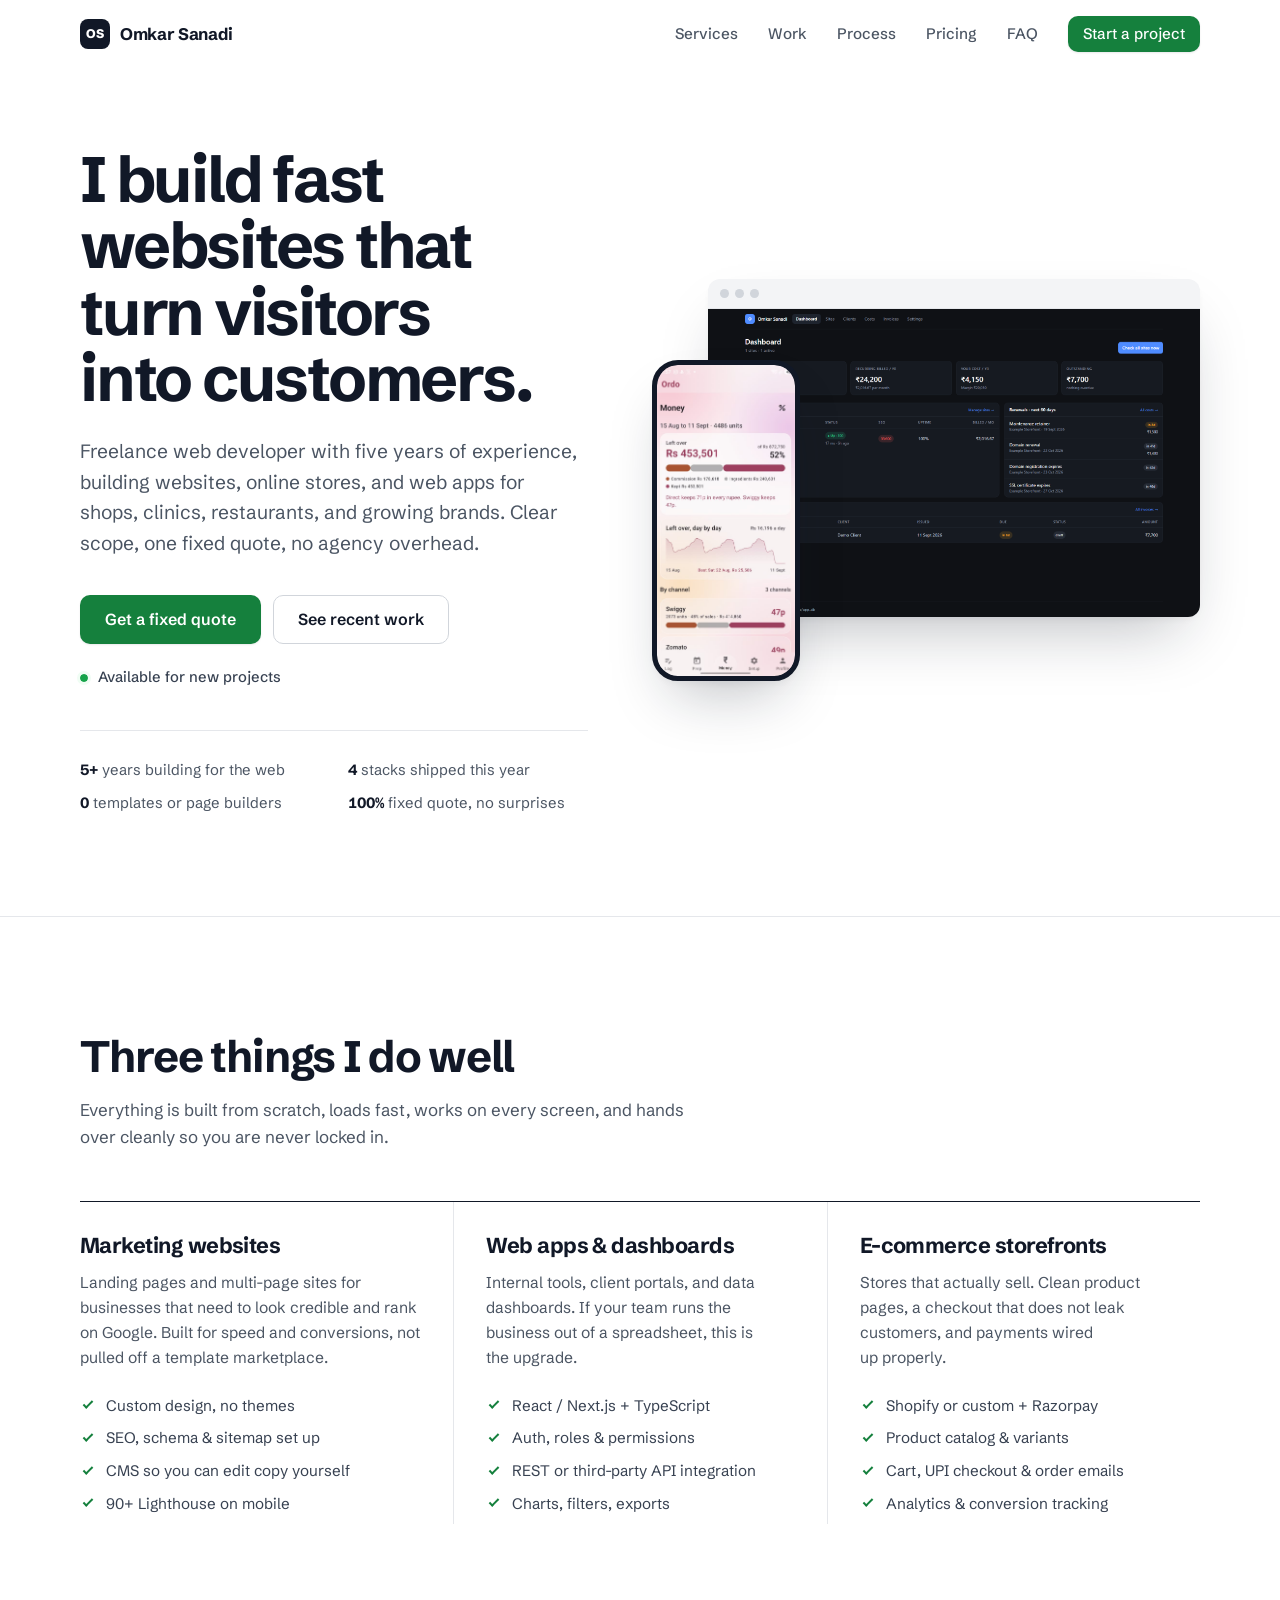
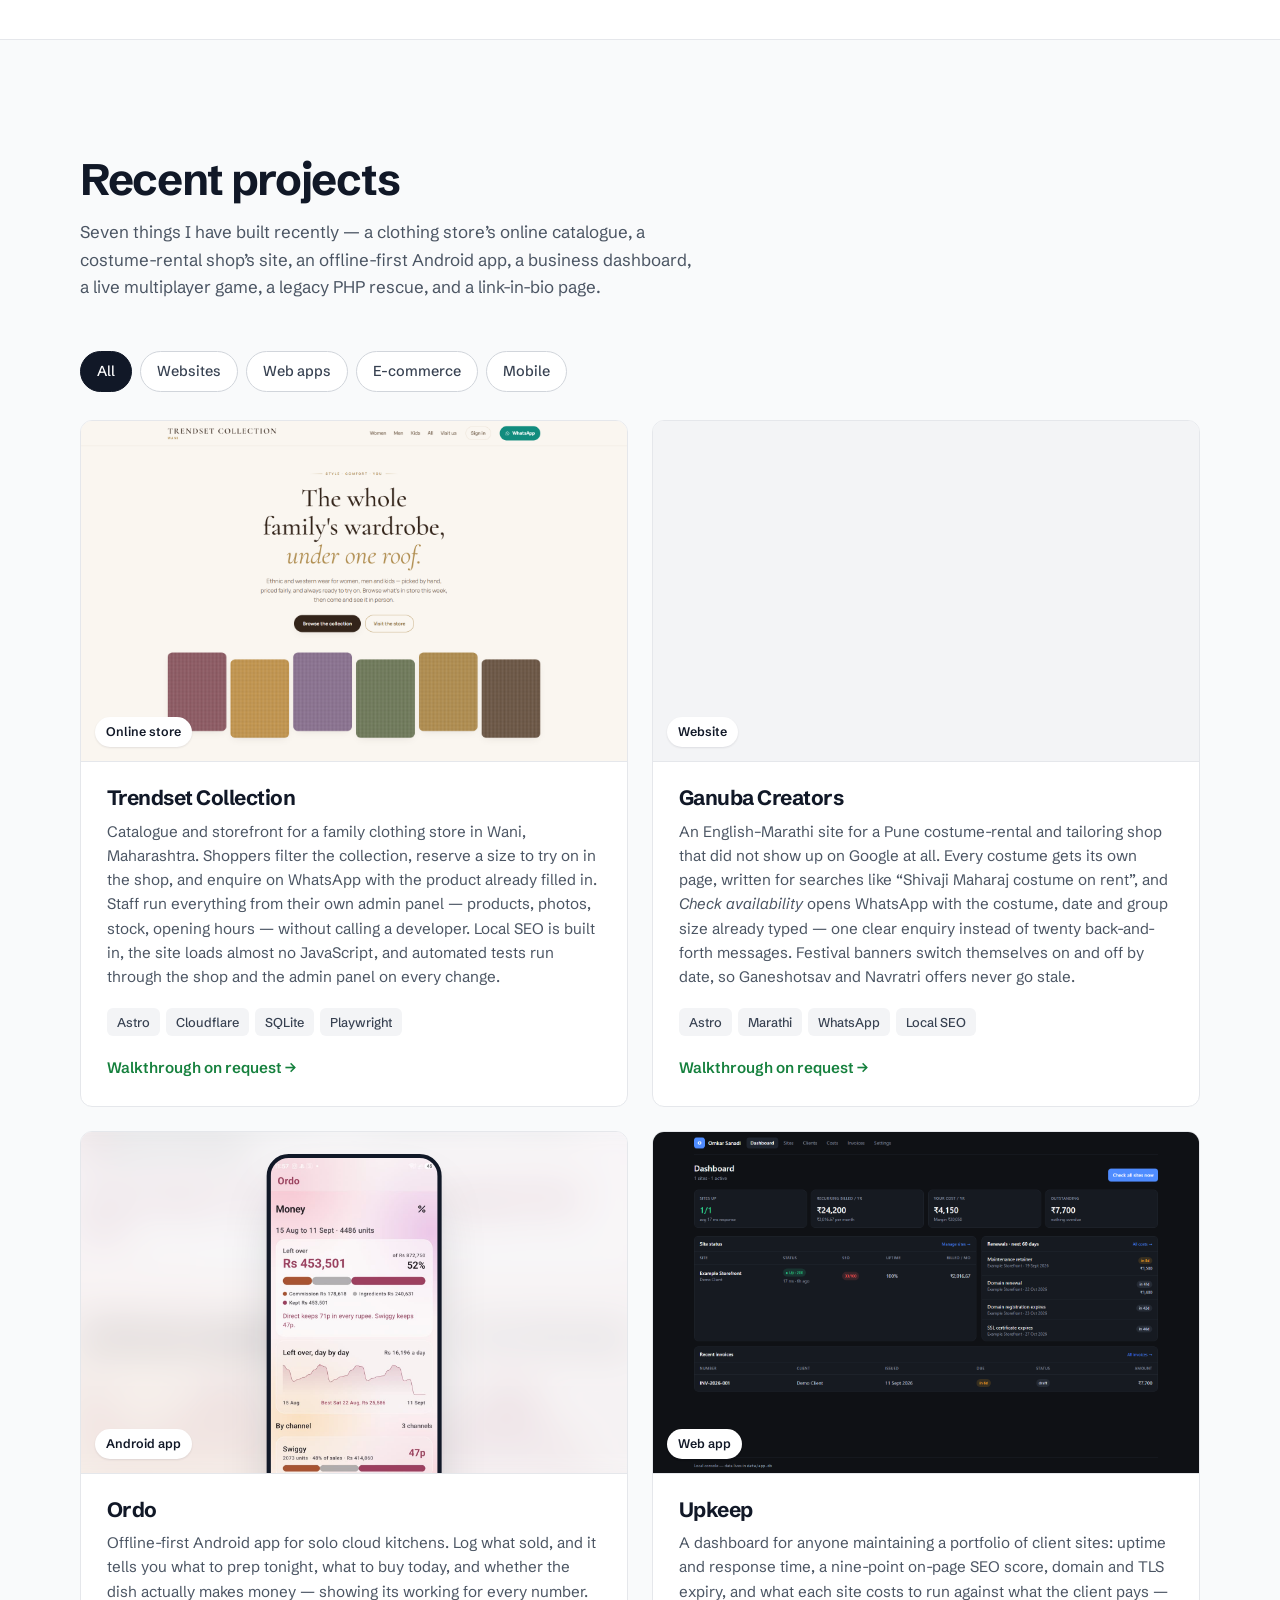
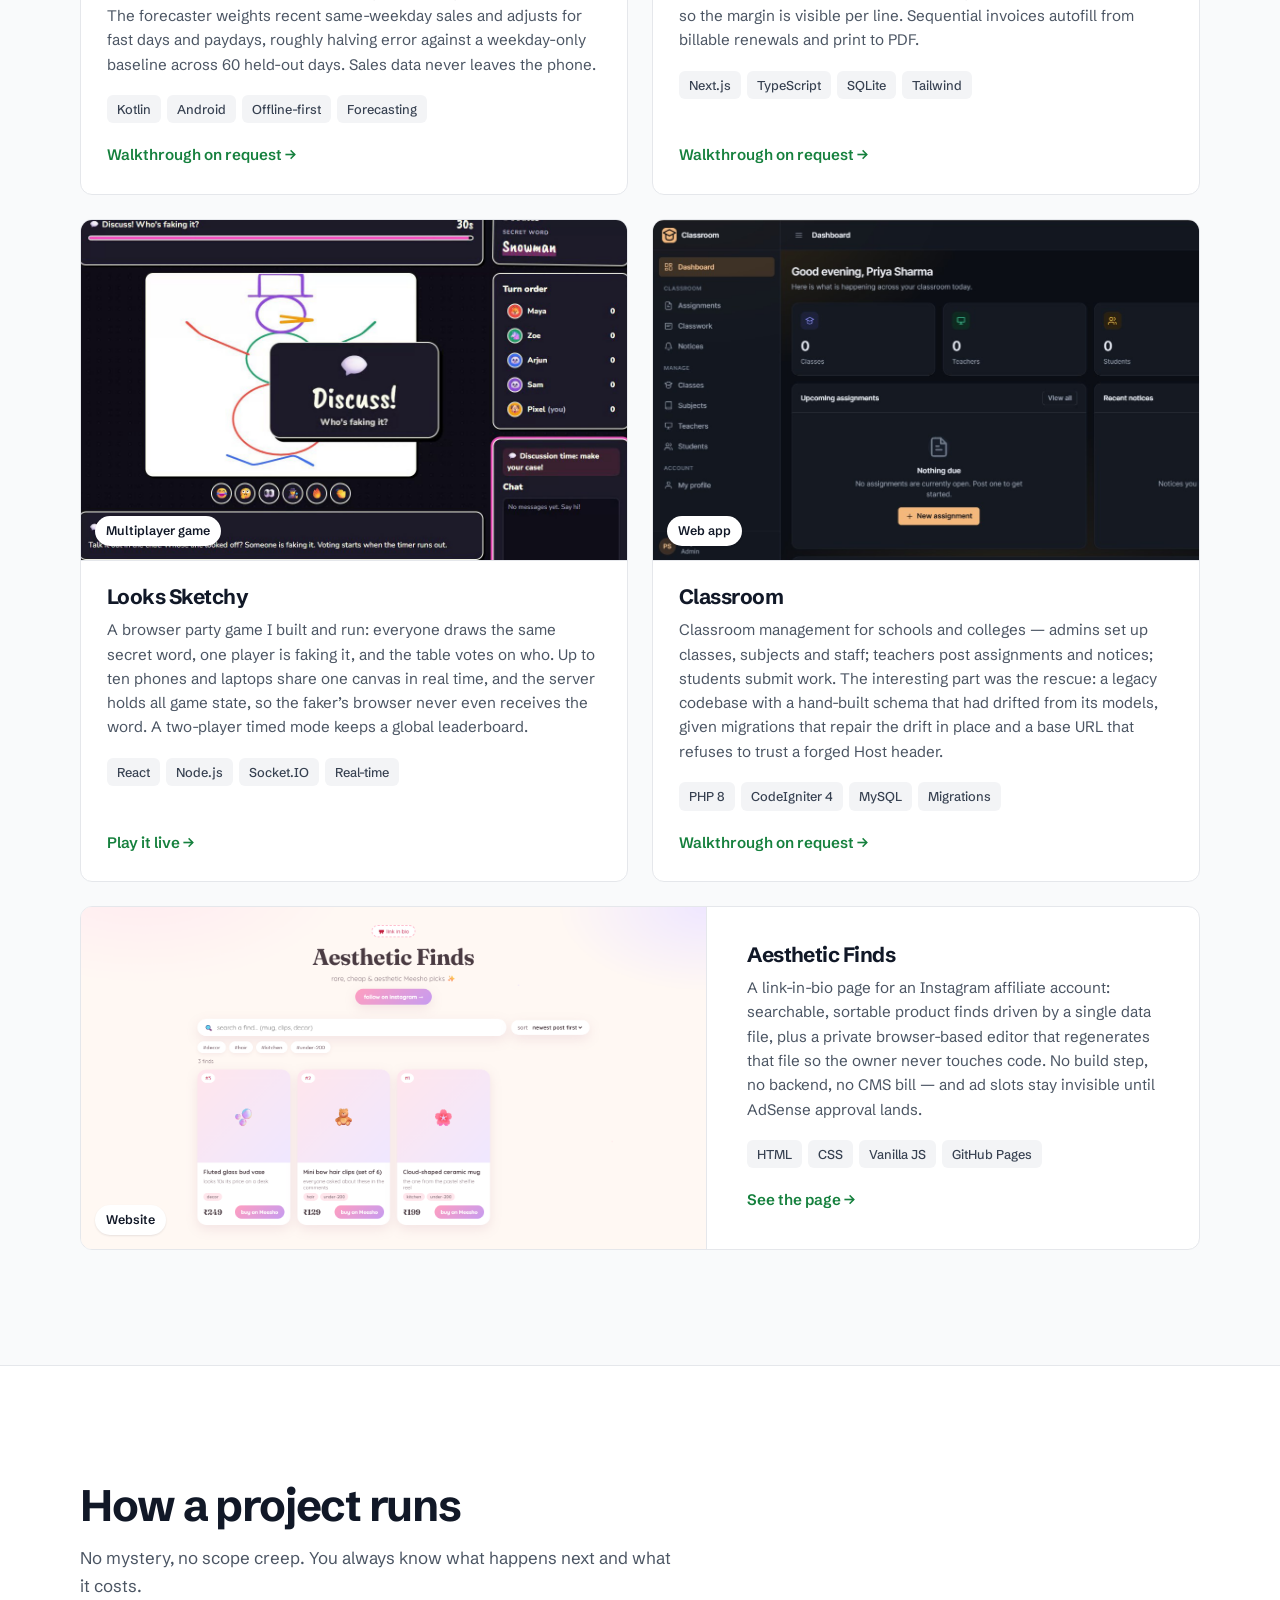
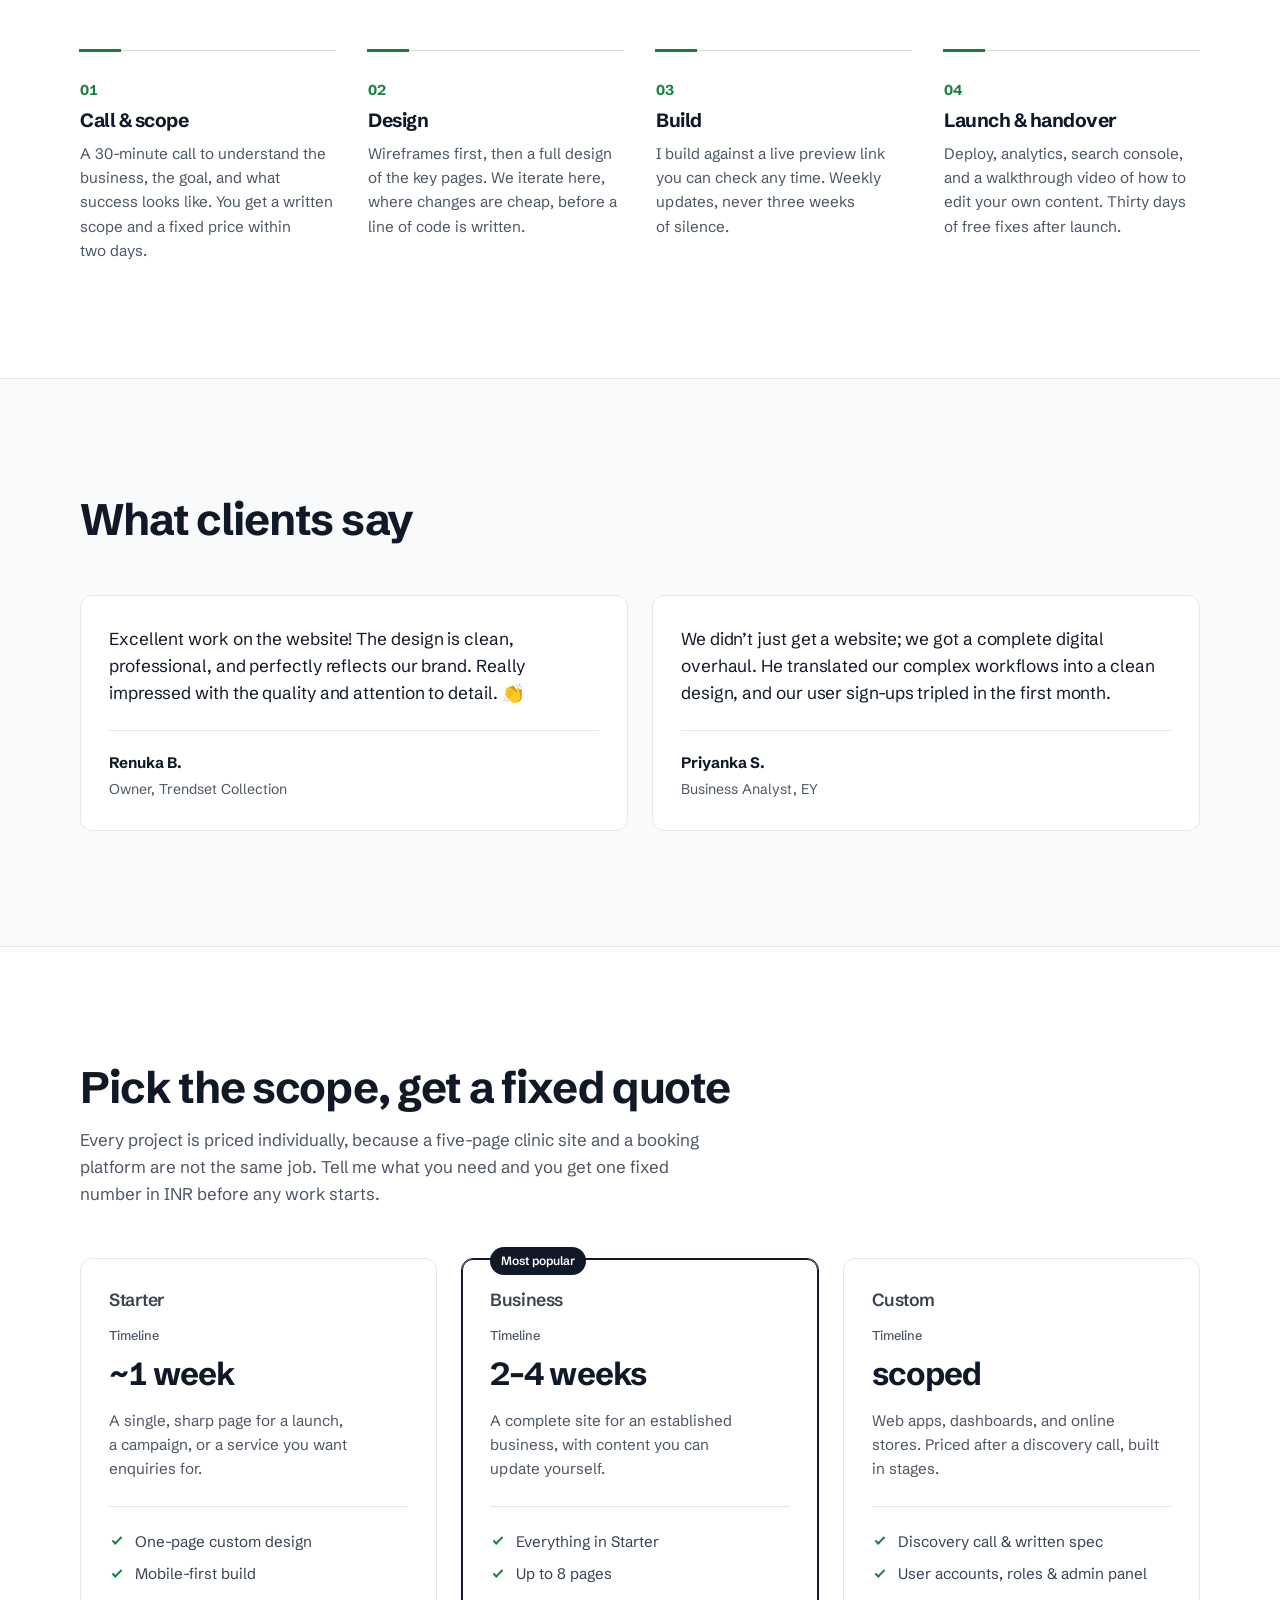
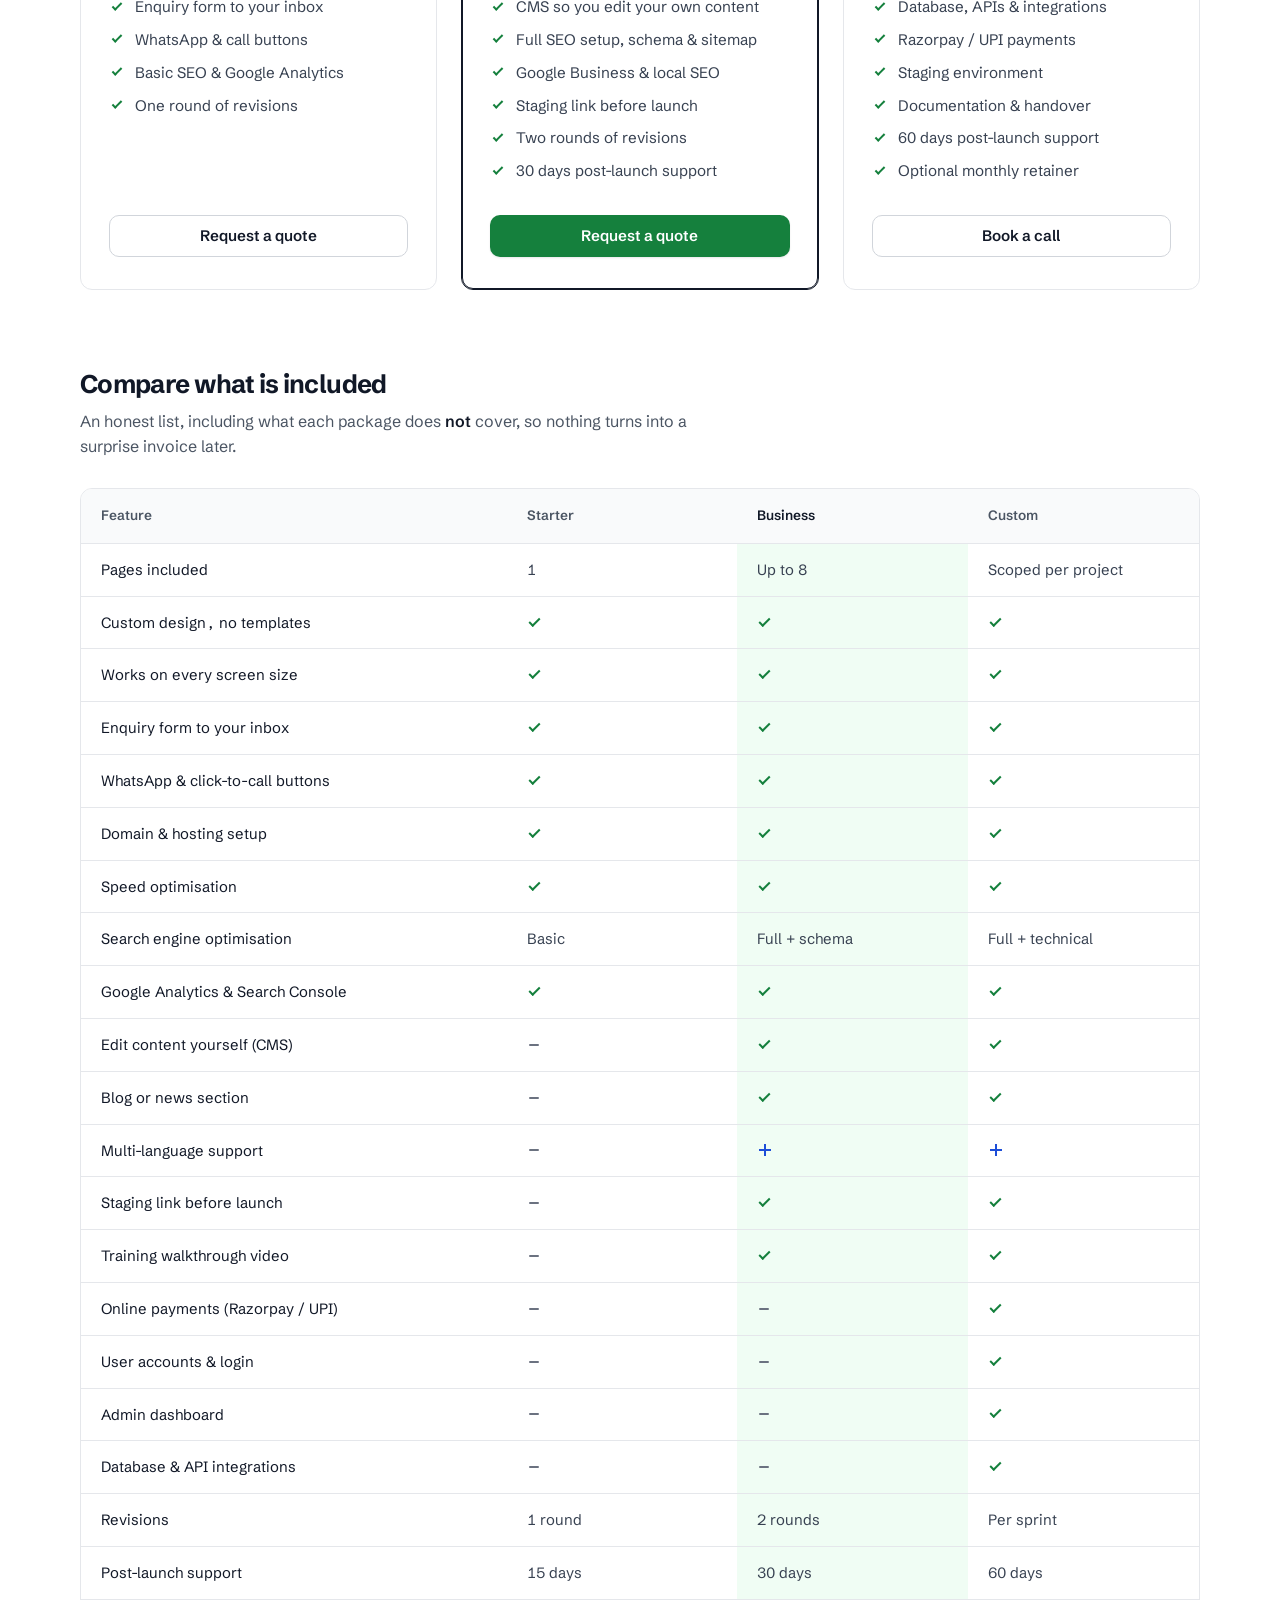
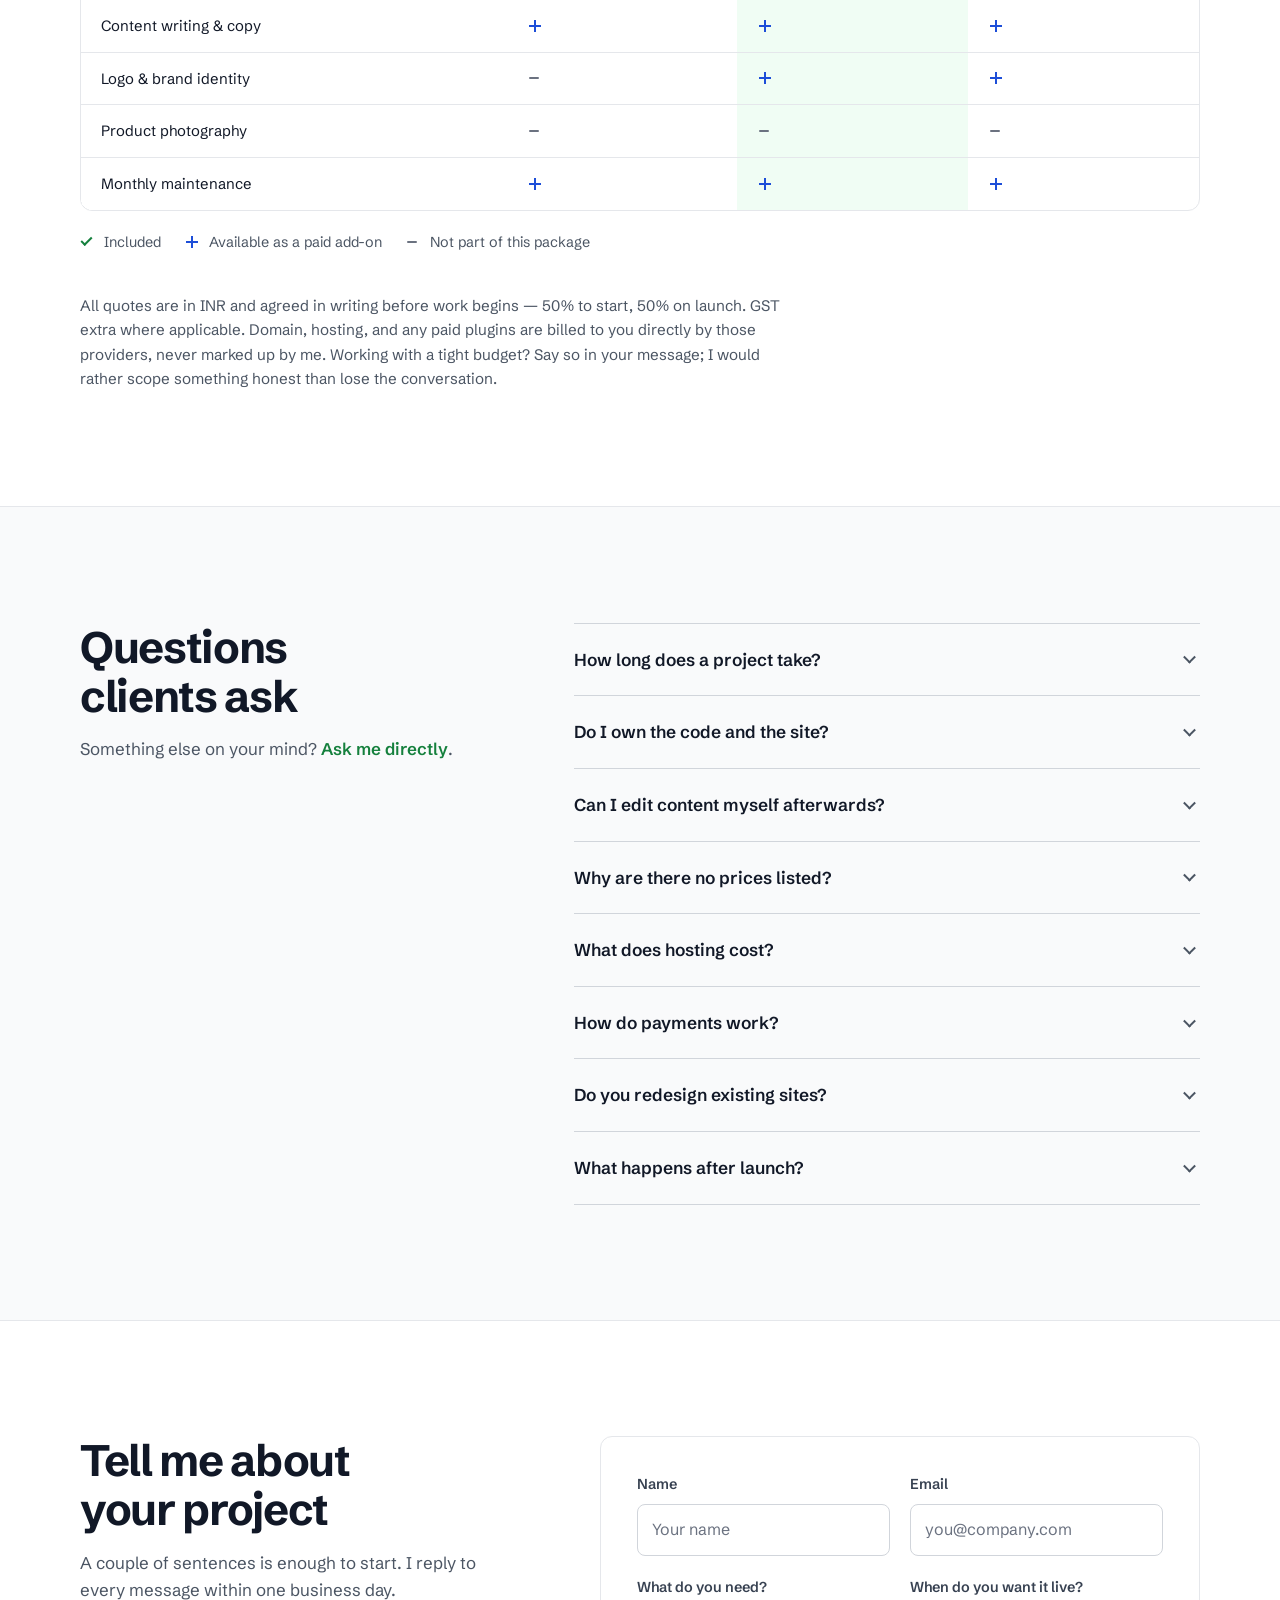
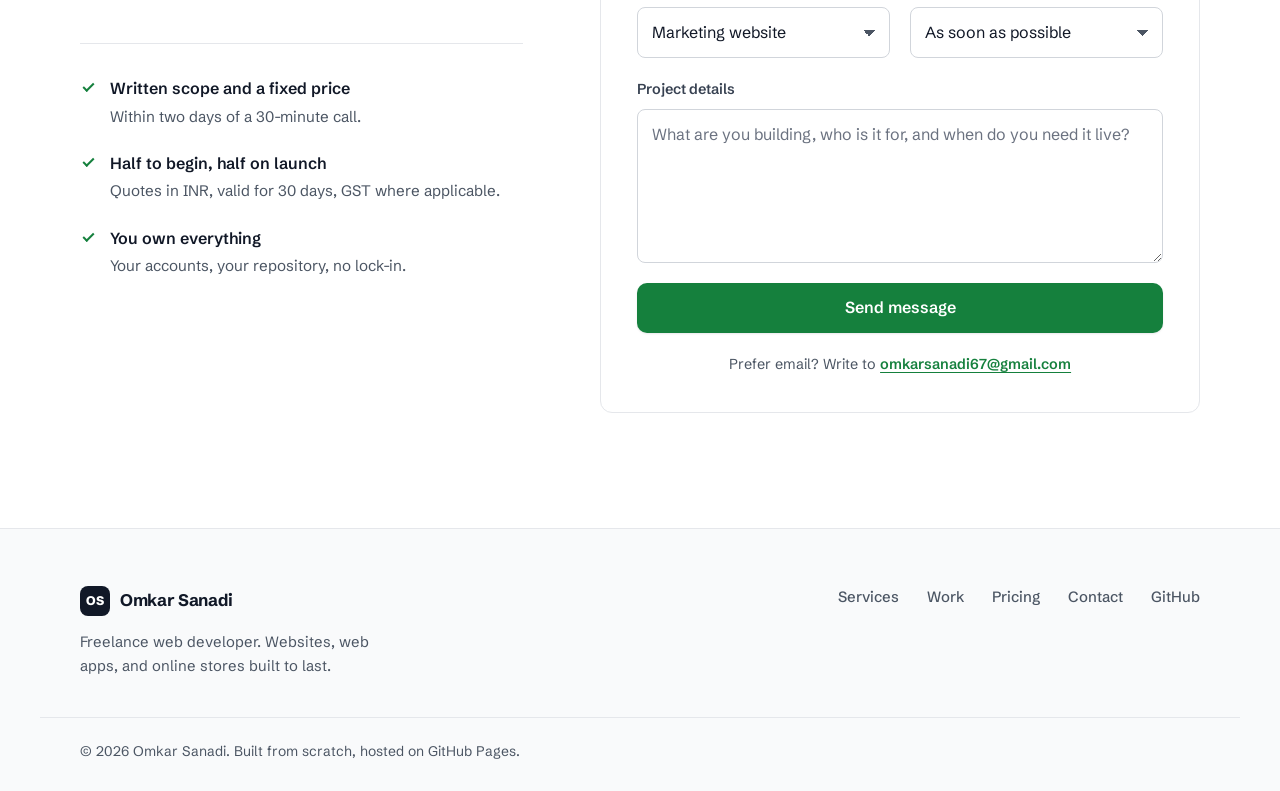
==== commit e1dd1d59: "Replace sample testimonials with two real client quotes" ====
--- a/index.html
+++ b/index.html
@@ -241,16 +241,12 @@
     </header>
     <div class="quotes">
       <figure class="quote">
-        <blockquote>Our old site took nine seconds to load and we had no idea. He rebuilt it in three weeks and enquiries doubled the month after.</blockquote>
-        <figcaption><strong>Priya N.</strong><span>Founder, Meridian Dental</span></figcaption>
+        <blockquote>Excellent work on the website! The design is clean, professional, and perfectly reflects our brand. Really impressed with the quality and attention to detail. &#128079;</blockquote>
+        <figcaption><strong>Renuka B.</strong><span>Owner, Trendset Collection</span></figcaption>
       </figure>
       <figure class="quote">
-        <blockquote>Actually explains things instead of hiding behind jargon. The dashboard replaced four spreadsheets and saves us a day a week.</blockquote>
-        <figcaption><strong>Daniel R.</strong><span>Operations, Harbour &amp; Co.</span></figcaption>
-      </figure>
-      <figure class="quote">
-        <blockquote>Fixed price, delivered early, and he stuck around after launch to fix the small stuff. I have already referred him twice.</blockquote>
-        <figcaption><strong>Alex M.</strong><span>Owner, Northside Supply</span></figcaption>
+        <blockquote>We didn&rsquo;t just get a website; we got a complete digital overhaul. He translated our complex workflows into a clean design, and our user sign-ups tripled in the first month.</blockquote>
+        <figcaption><strong>Priyanka S.</strong><span>Business Analyst, EY</span></figcaption>
       </figure>
     </div>
   </div>
--- a/styles.css
+++ b/styles.css
@@ -224,7 +224,7 @@
 .step p{color:var(--muted);font-size:.95rem}
 
 /* ---------- testimonials ---------- */
-.quotes{display:grid;grid-template-columns:repeat(3,minmax(0,1fr));gap:24px}
+.quotes{display:grid;grid-template-columns:repeat(2,minmax(0,1fr));gap:24px}
 .quote{margin:0;background:var(--surface);border:1px solid var(--line);border-radius:var(--radius);padding:30px 28px;display:flex;flex-direction:column;gap:24px}
 .quote blockquote{margin:0;font-size:1.08rem;line-height:1.55;color:var(--ink);letter-spacing:-.005em}
 .quote figcaption{display:grid;gap:2px;margin-top:auto;padding-top:20px;border-top:1px solid var(--line)}
@@ -344,8 +344,6 @@
 /* ---------- responsive ---------- */
 @media (max-width:1024px){
   .steps{grid-template-columns:repeat(2,minmax(0,1fr));row-gap:40px}
-  .quotes{grid-template-columns:1fr 1fr}
-  .quotes .quote:last-child{grid-column:1/-1}
 }
 @media (max-width:900px){
   .hero-grid{grid-template-columns:1fr}
@@ -368,7 +366,6 @@
   .nav-links a{padding:14px 0;border-bottom:1px solid var(--line);font-size:1rem;color:var(--ink)}
   .nav-links a.btn{margin-top:16px;border-bottom:0;justify-content:center;padding:13px 18px}
   .work-grid,.quotes{grid-template-columns:1fr}
-  .quotes .quote:last-child{grid-column:auto}
   .steps{grid-template-columns:1fr}
   .form .row{grid-template-columns:1fr}
   .hero-cta .btn{flex:1 1 auto}
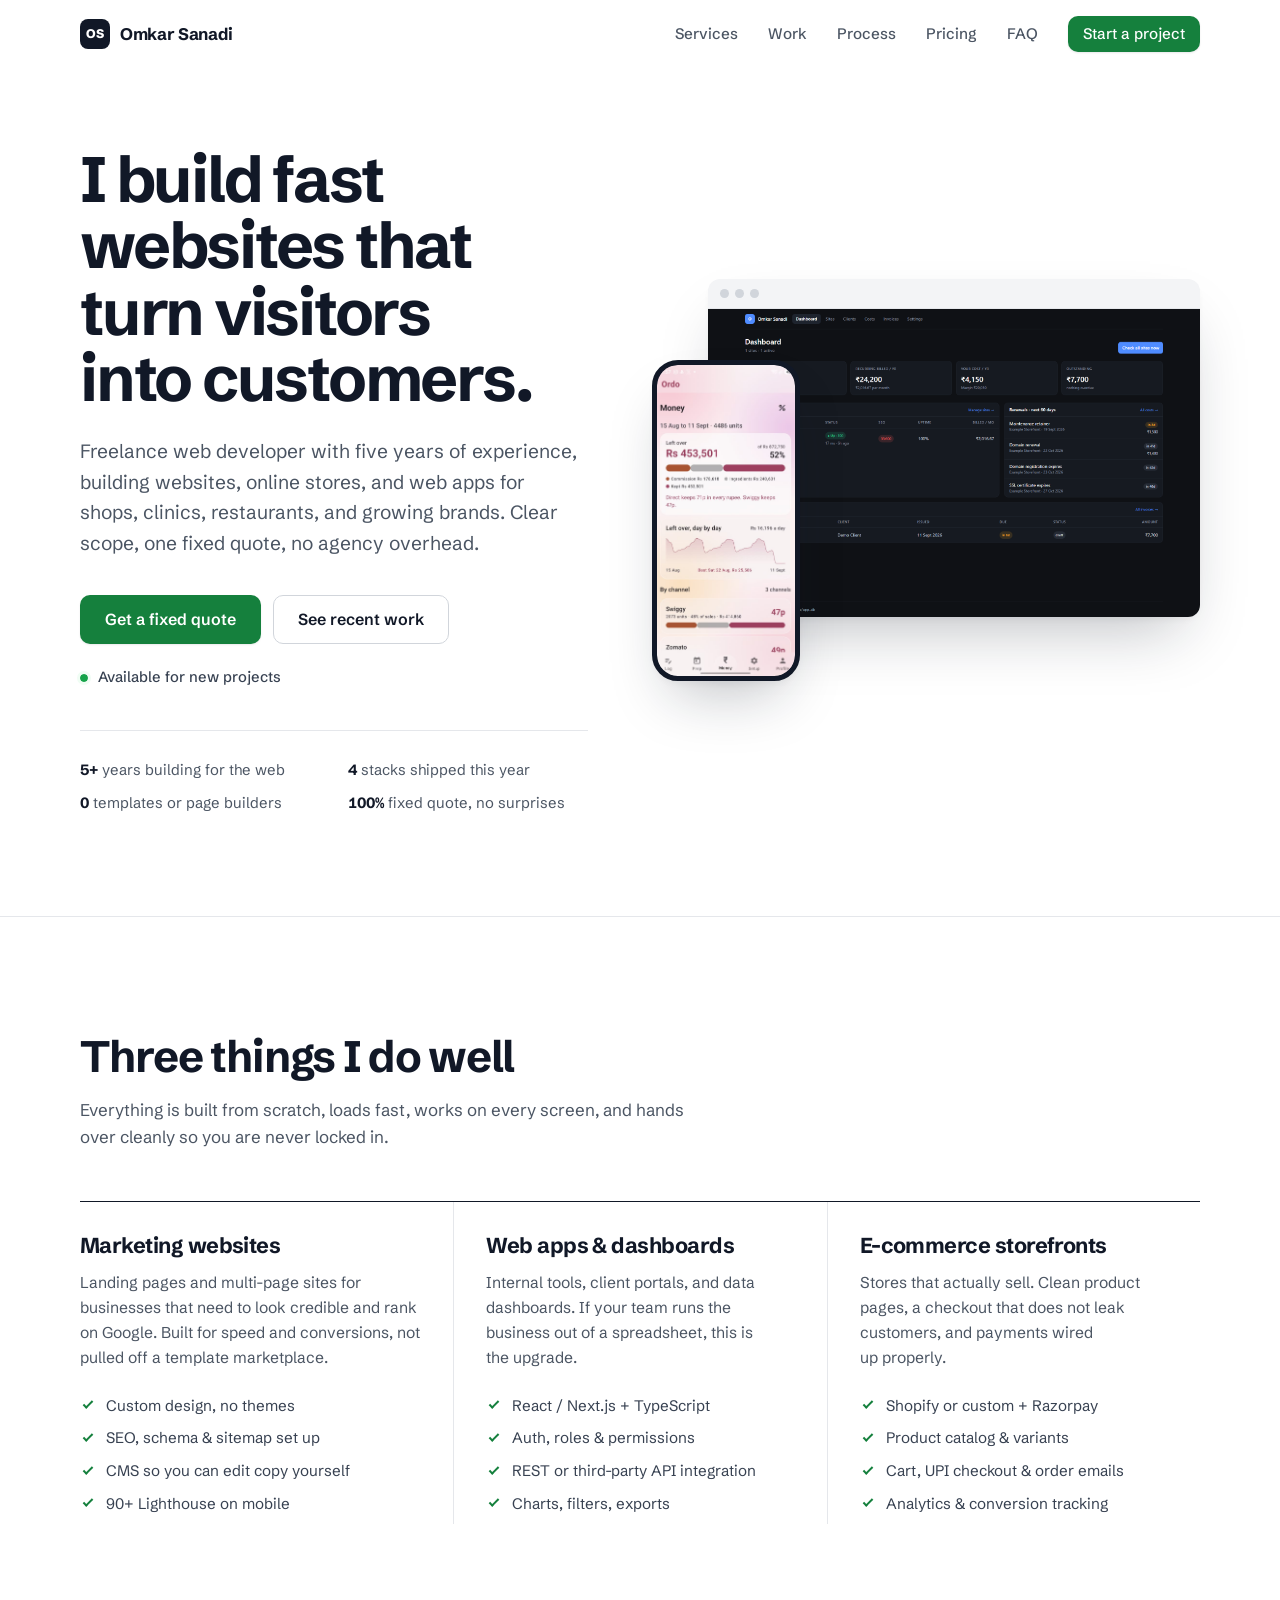
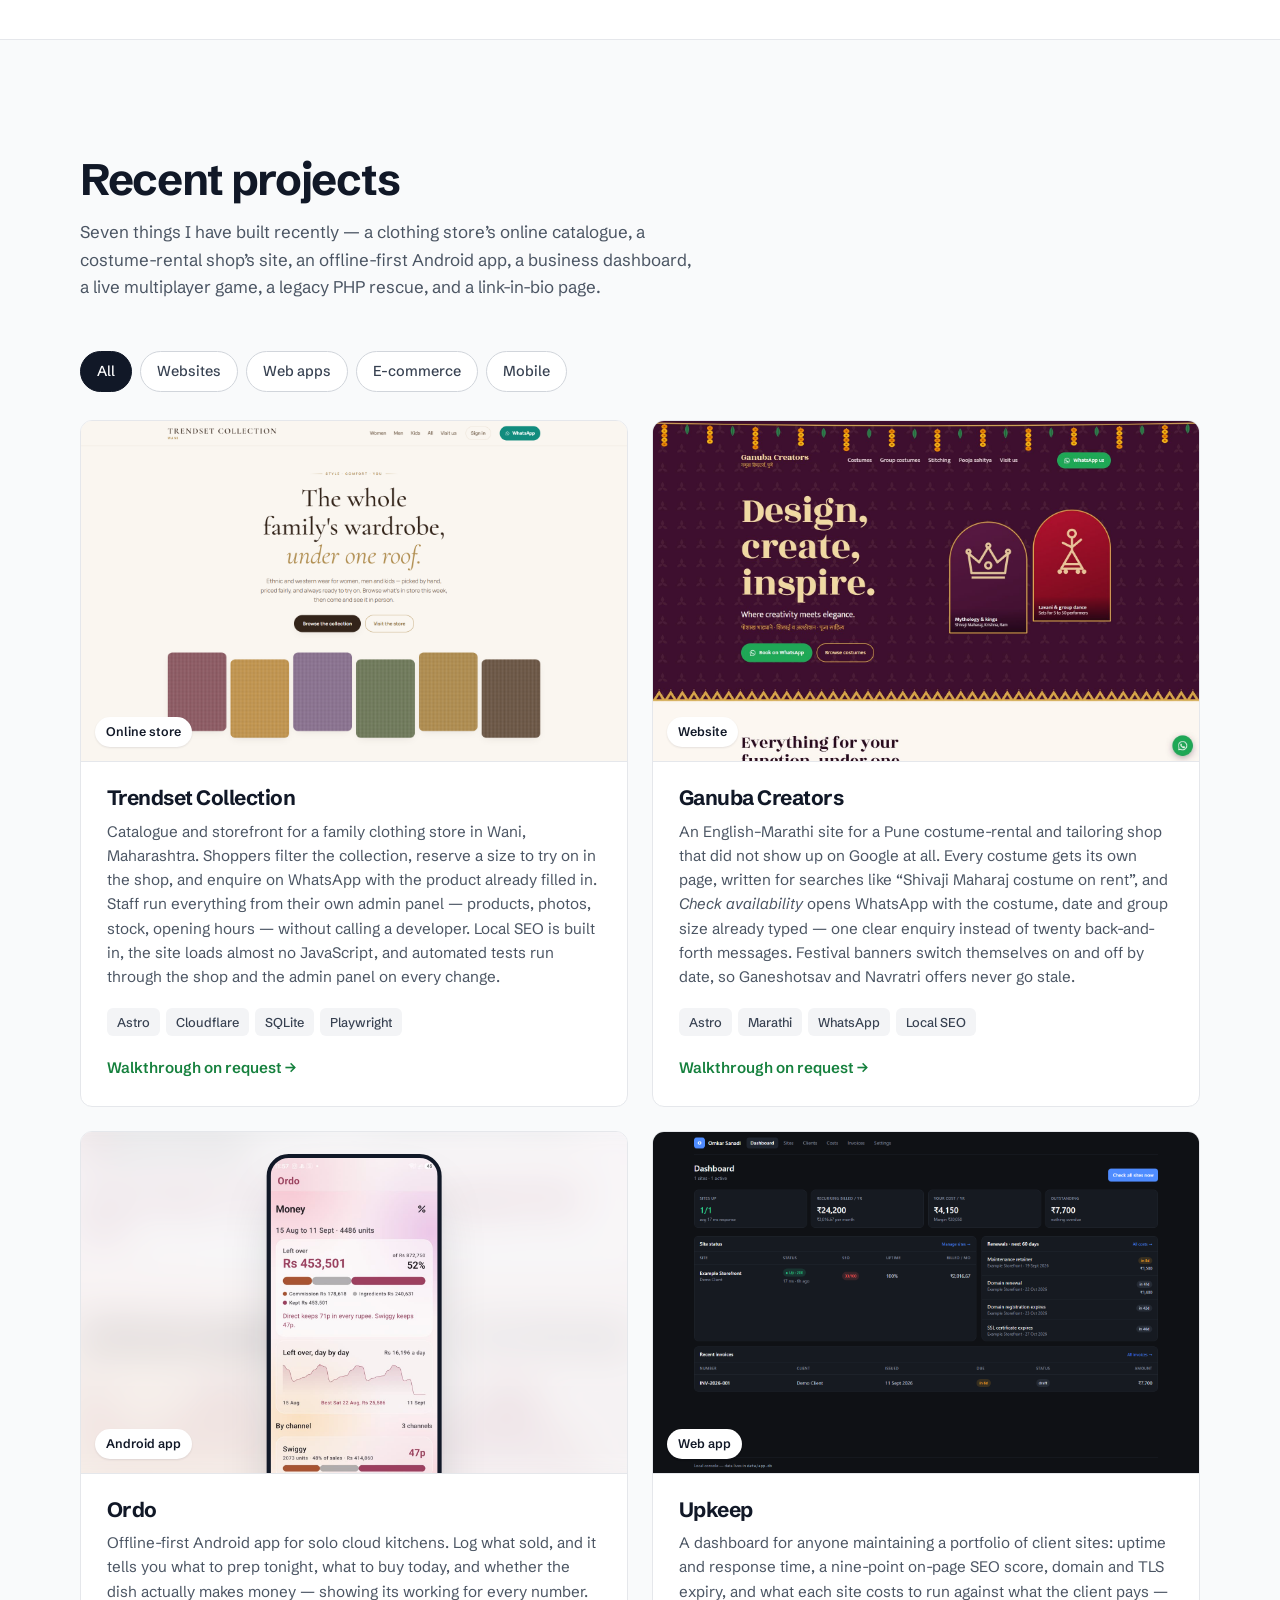
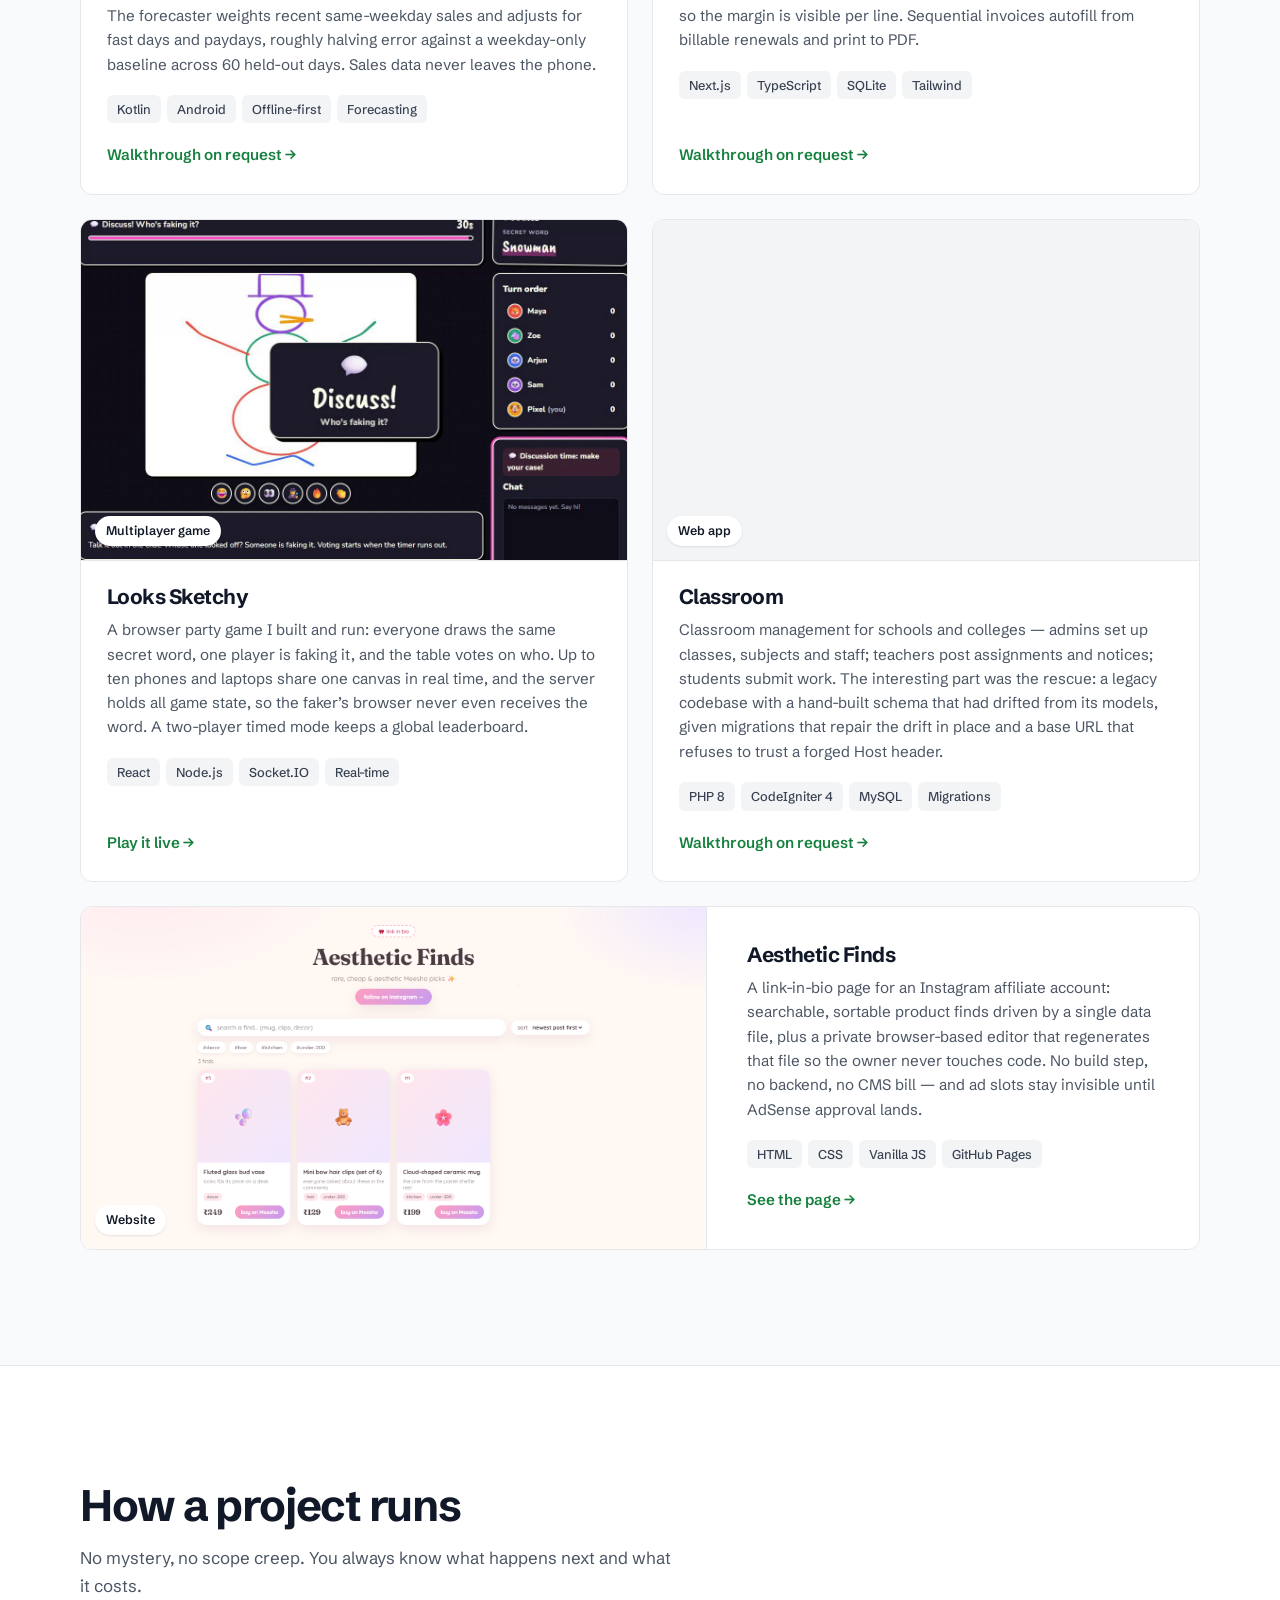
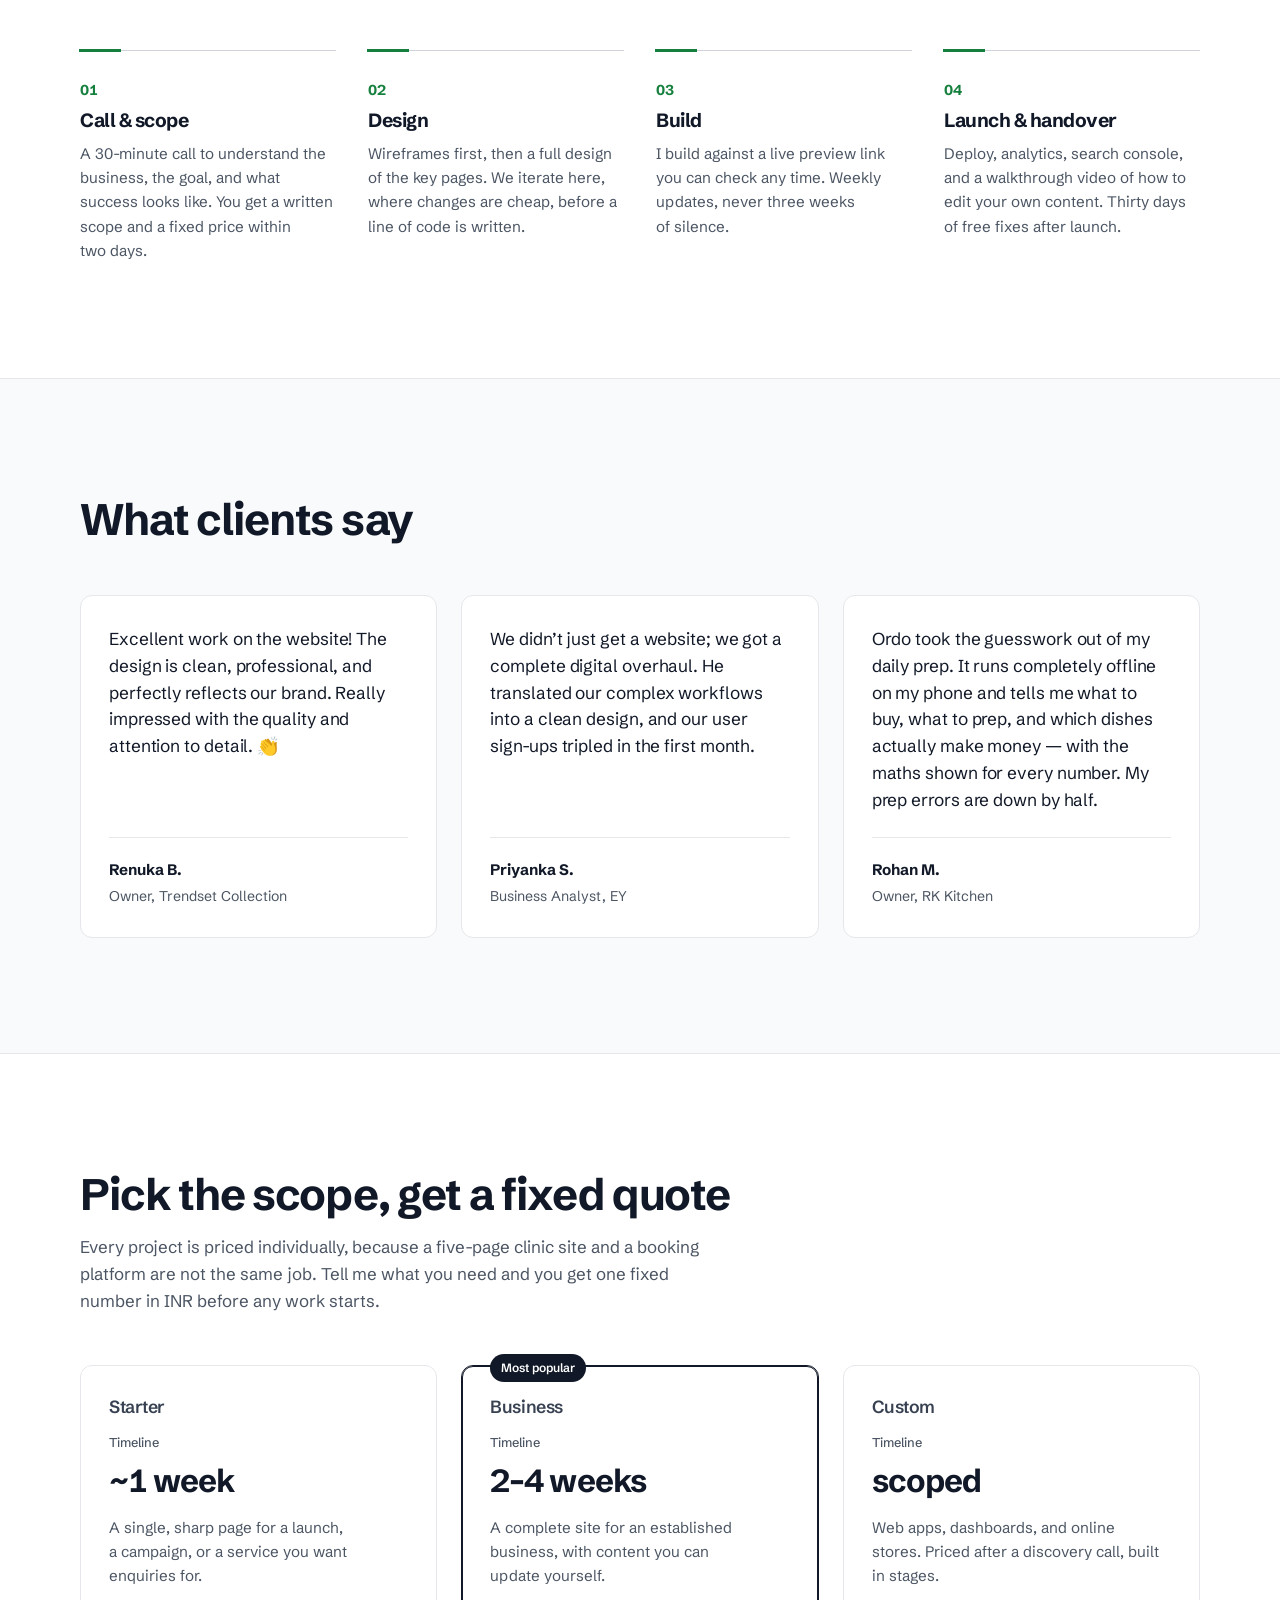
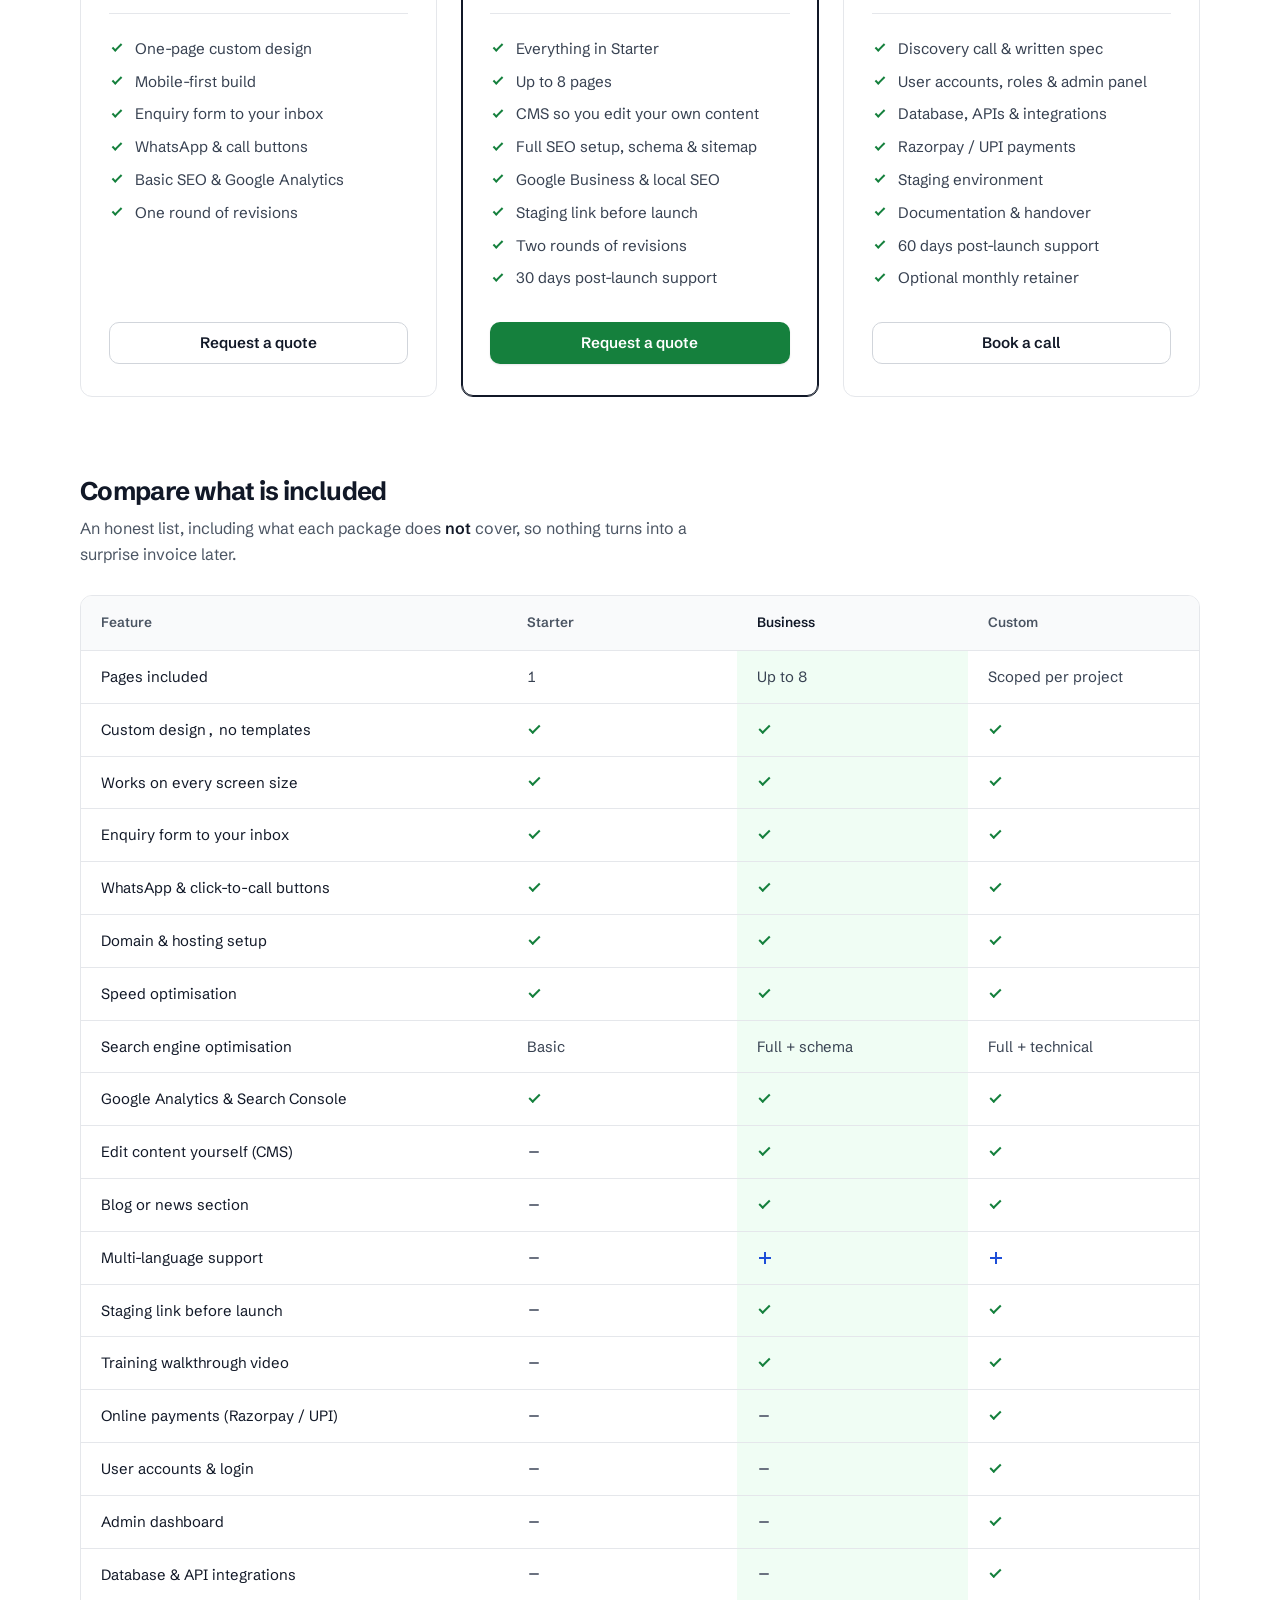
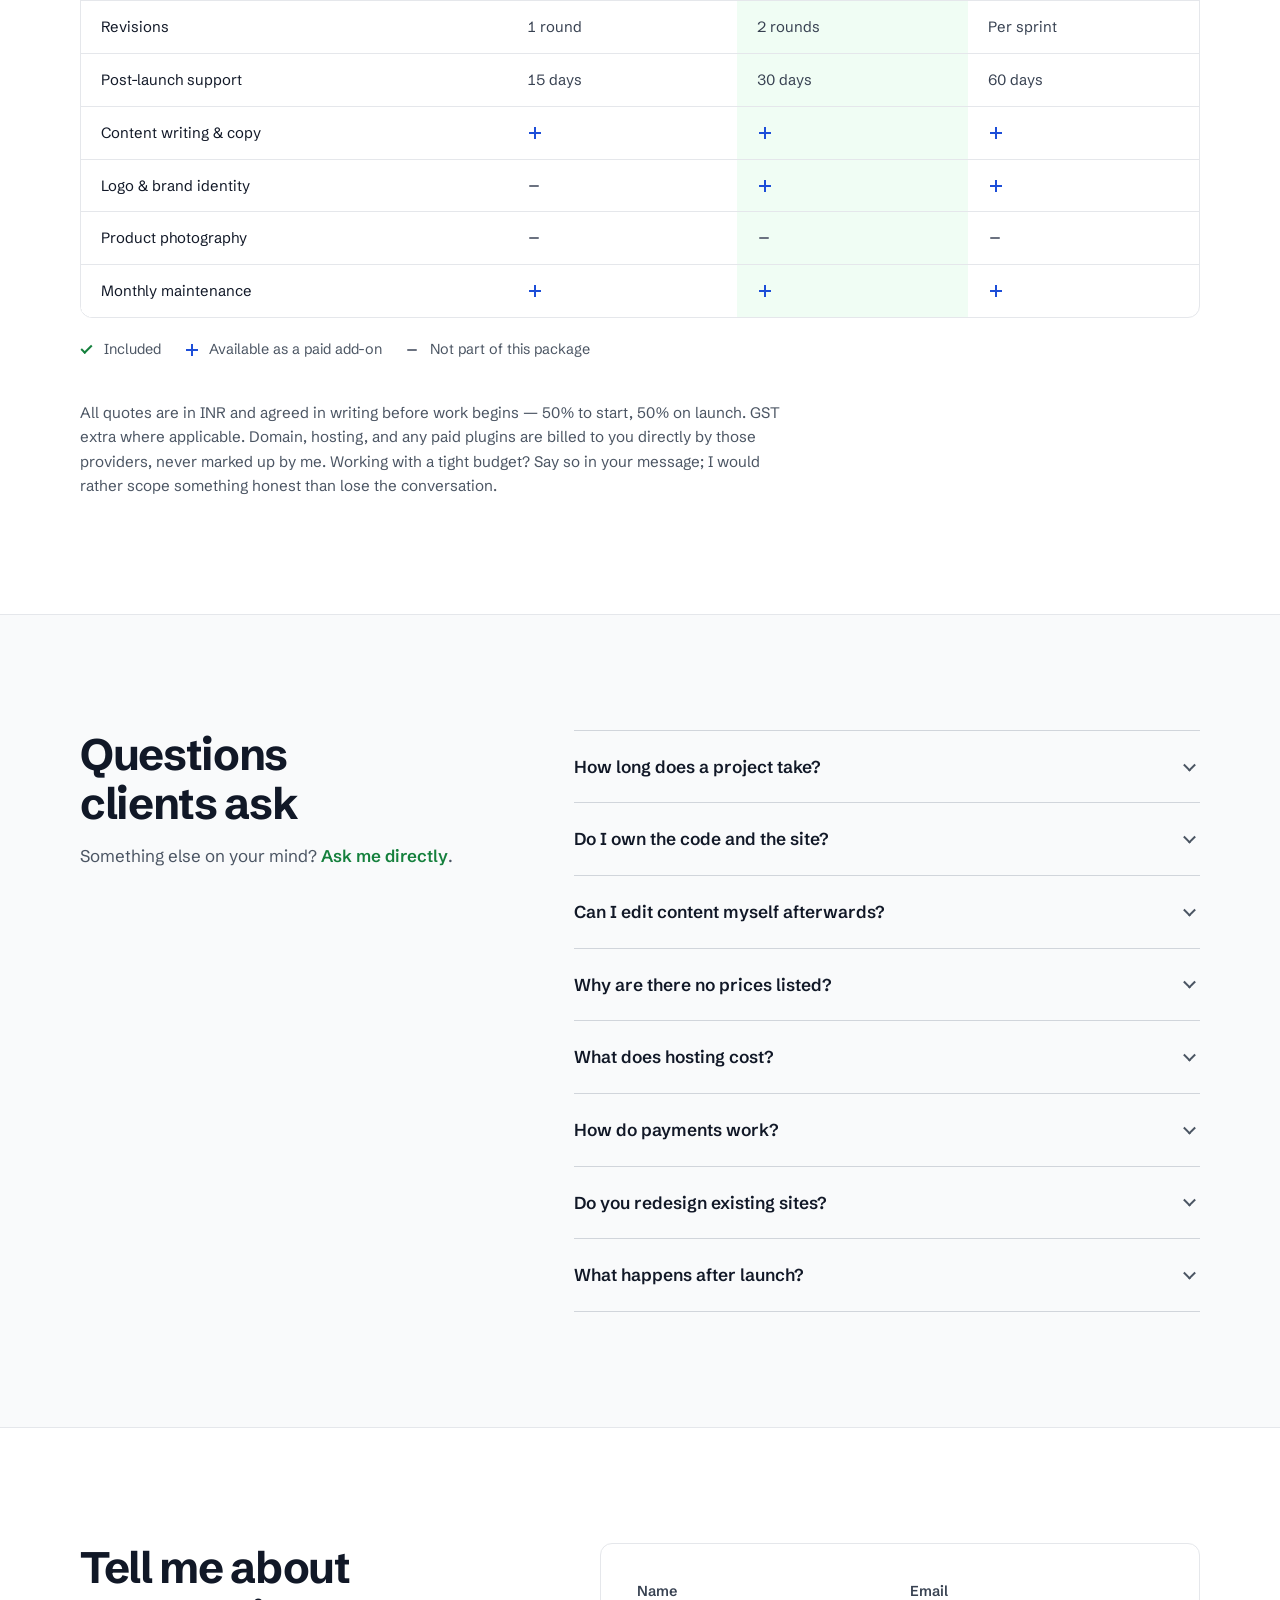
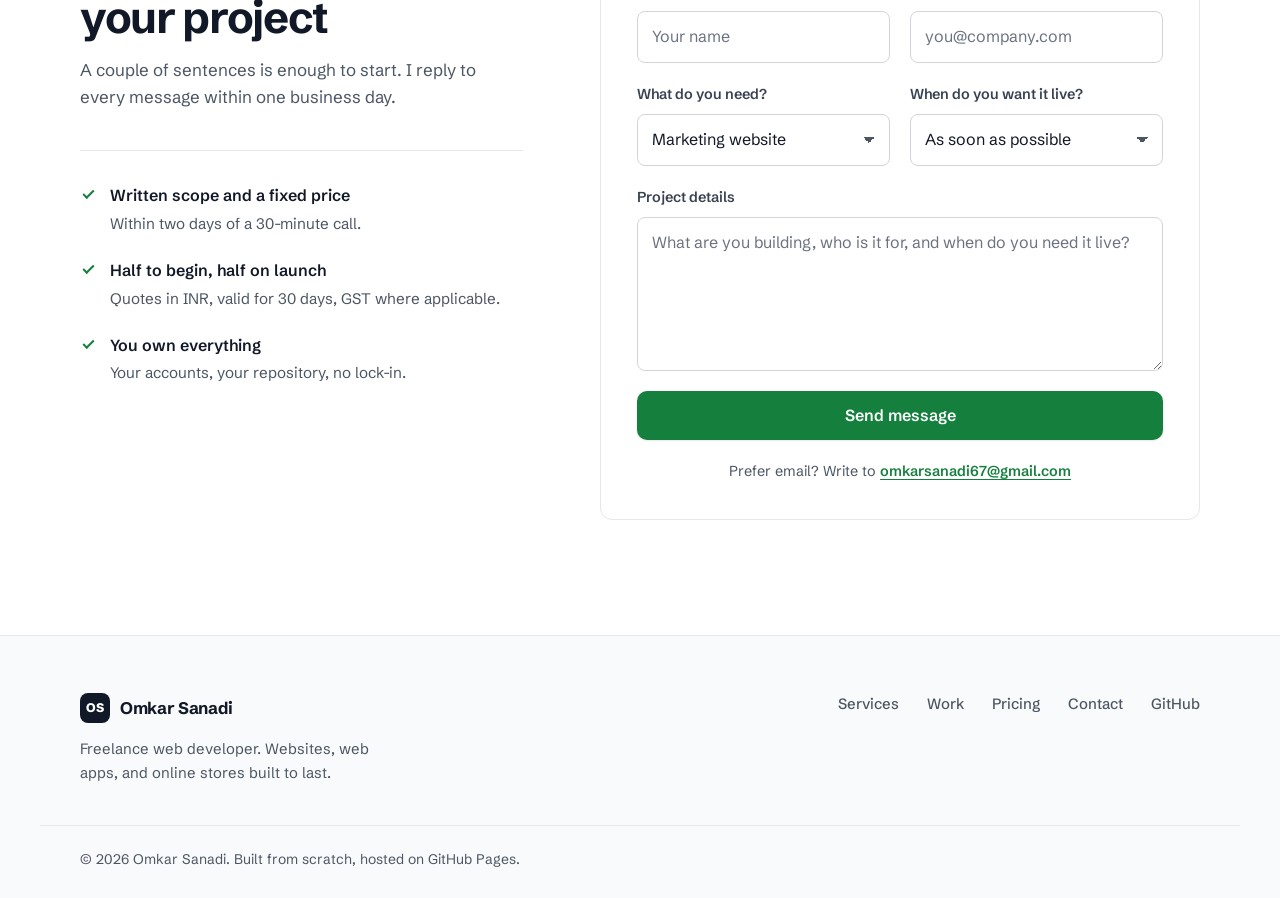
==== commit 421e59d7: "Add RK Kitchen testimonial for Ordo, and keep internal notes out of the repo" ====
--- a/index.html
+++ b/index.html
@@ -247,6 +247,10 @@
       <figure class="quote">
         <blockquote>We didn&rsquo;t just get a website; we got a complete digital overhaul. He translated our complex workflows into a clean design, and our user sign-ups tripled in the first month.</blockquote>
         <figcaption><strong>Priyanka S.</strong><span>Business Analyst, EY</span></figcaption>
+      </figure>
+      <figure class="quote">
+        <blockquote>Ordo took the guesswork out of my daily prep. It runs completely offline on my phone and tells me what to buy, what to prep, and which dishes actually make money &mdash; with the maths shown for every number. My prep errors are down by half.</blockquote>
+        <figcaption><strong>Rohan M.</strong><span>Owner, RK Kitchen</span></figcaption>
       </figure>
     </div>
   </div>
--- a/styles.css
+++ b/styles.css
@@ -224,7 +224,7 @@
 .step p{color:var(--muted);font-size:.95rem}
 
 /* ---------- testimonials ---------- */
-.quotes{display:grid;grid-template-columns:repeat(2,minmax(0,1fr));gap:24px}
+.quotes{display:grid;grid-template-columns:repeat(3,minmax(0,1fr));gap:24px}
 .quote{margin:0;background:var(--surface);border:1px solid var(--line);border-radius:var(--radius);padding:30px 28px;display:flex;flex-direction:column;gap:24px}
 .quote blockquote{margin:0;font-size:1.08rem;line-height:1.55;color:var(--ink);letter-spacing:-.005em}
 .quote figcaption{display:grid;gap:2px;margin-top:auto;padding-top:20px;border-top:1px solid var(--line)}
@@ -344,6 +344,8 @@
 /* ---------- responsive ---------- */
 @media (max-width:1024px){
   .steps{grid-template-columns:repeat(2,minmax(0,1fr));row-gap:40px}
+  .quotes{grid-template-columns:1fr 1fr}
+  .quotes .quote:last-child{grid-column:1/-1}
 }
 @media (max-width:900px){
   .hero-grid{grid-template-columns:1fr}
@@ -366,6 +368,7 @@
   .nav-links a{padding:14px 0;border-bottom:1px solid var(--line);font-size:1rem;color:var(--ink)}
   .nav-links a.btn{margin-top:16px;border-bottom:0;justify-content:center;padding:13px 18px}
   .work-grid,.quotes{grid-template-columns:1fr}
+  .quotes .quote:last-child{grid-column:auto}
   .steps{grid-template-columns:1fr}
   .form .row{grid-template-columns:1fr}
   .hero-cta .btn{flex:1 1 auto}
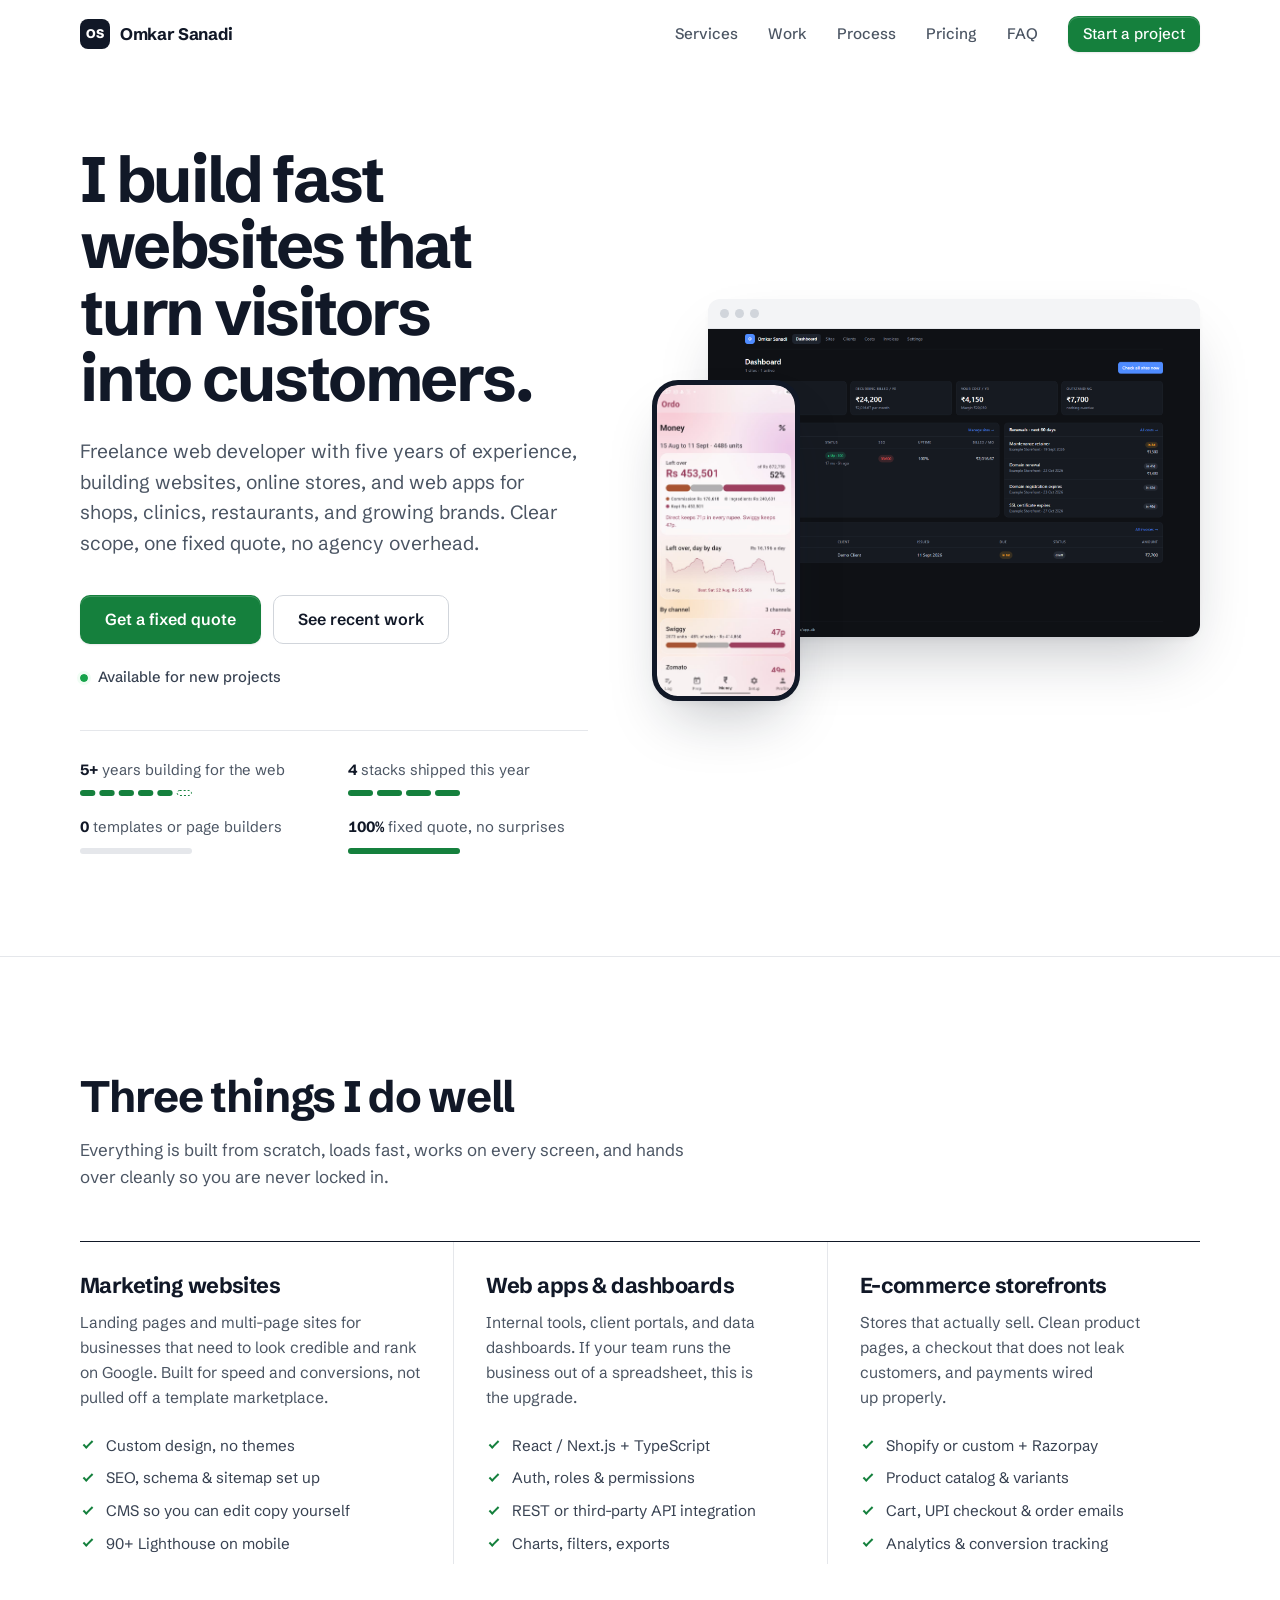
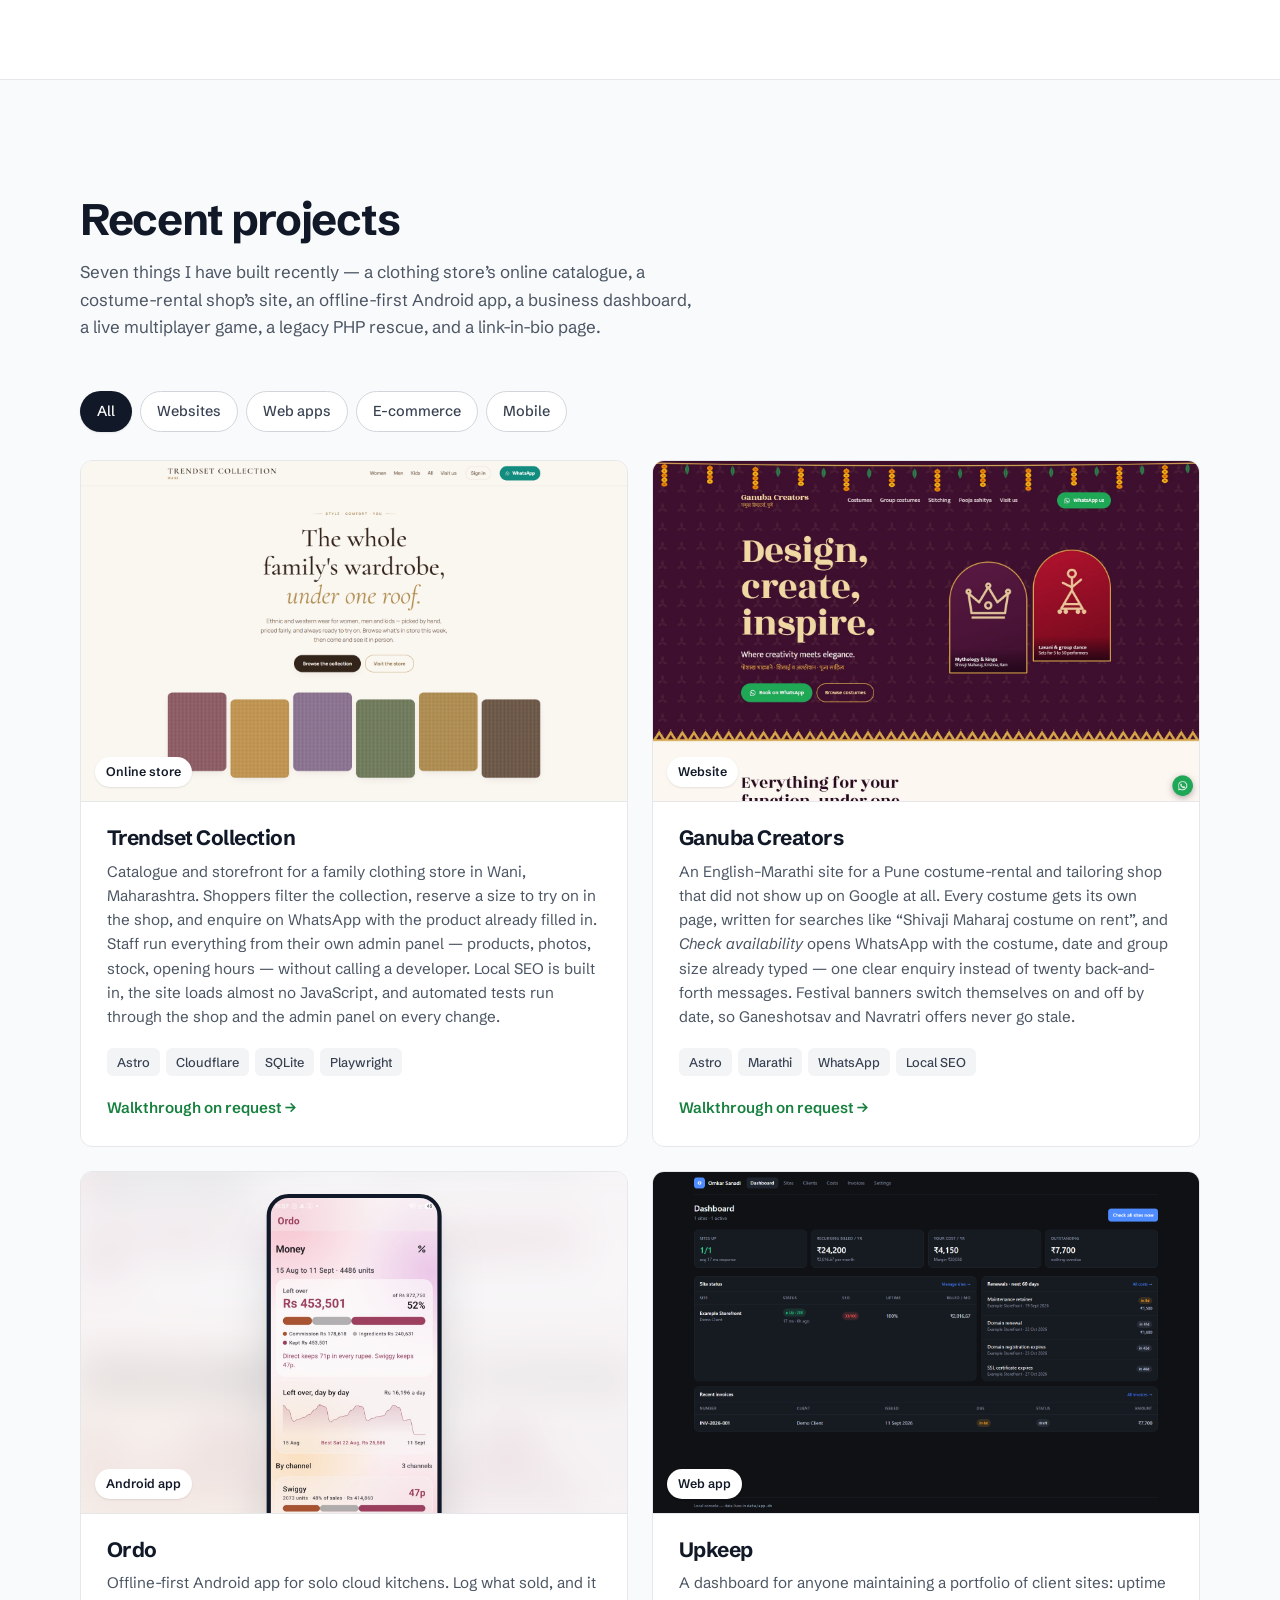
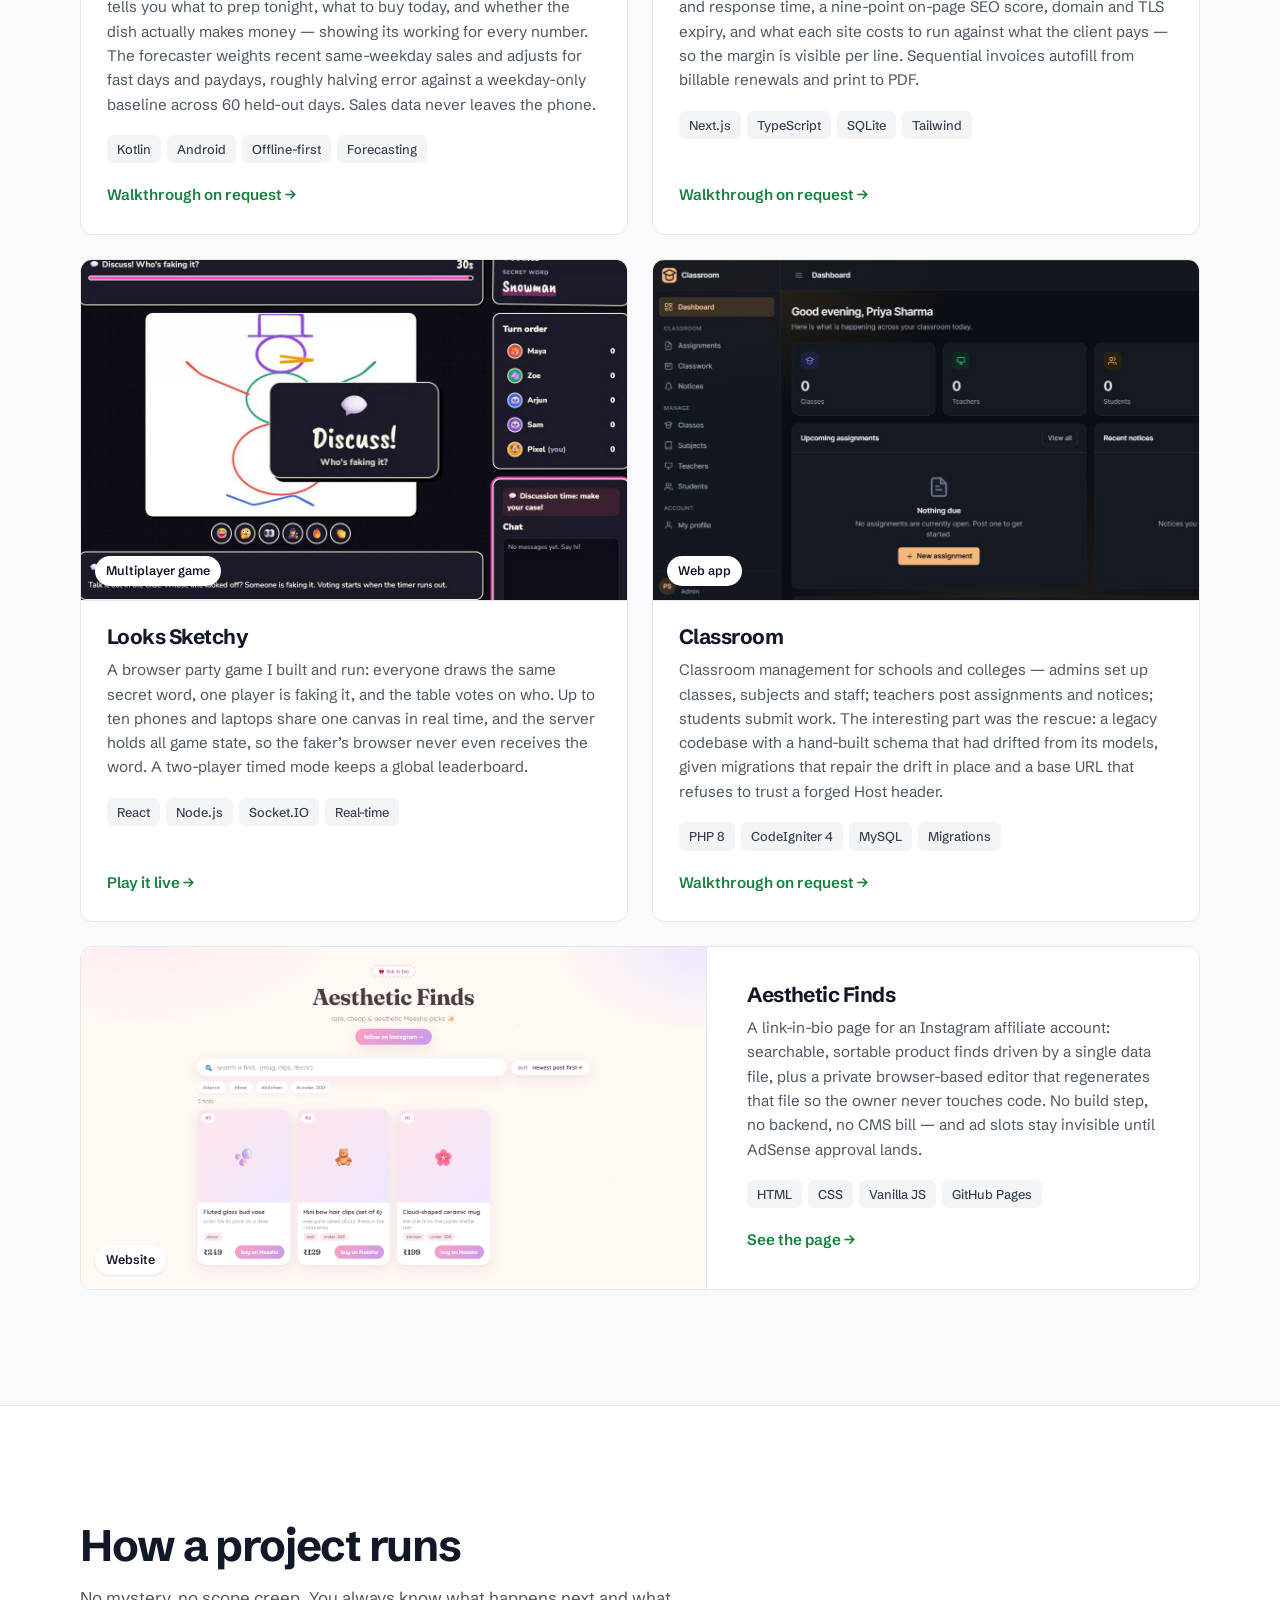
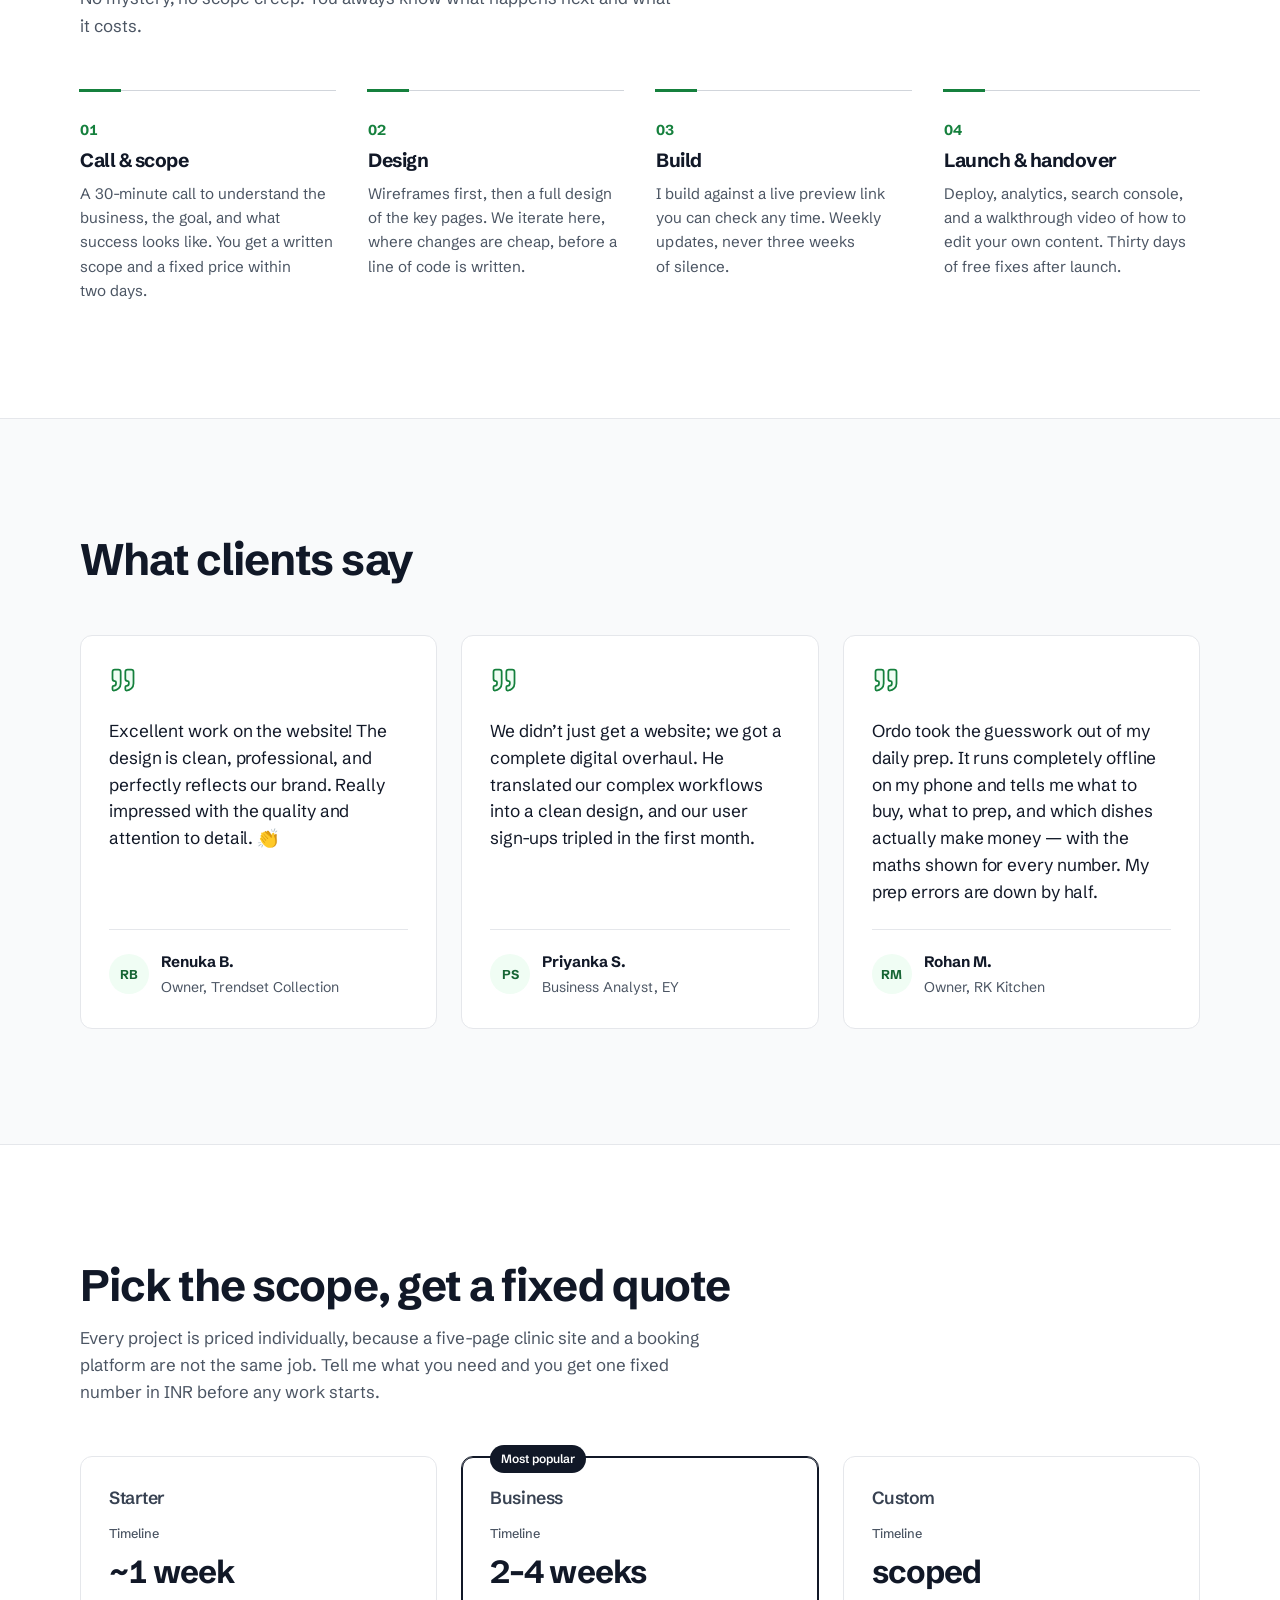
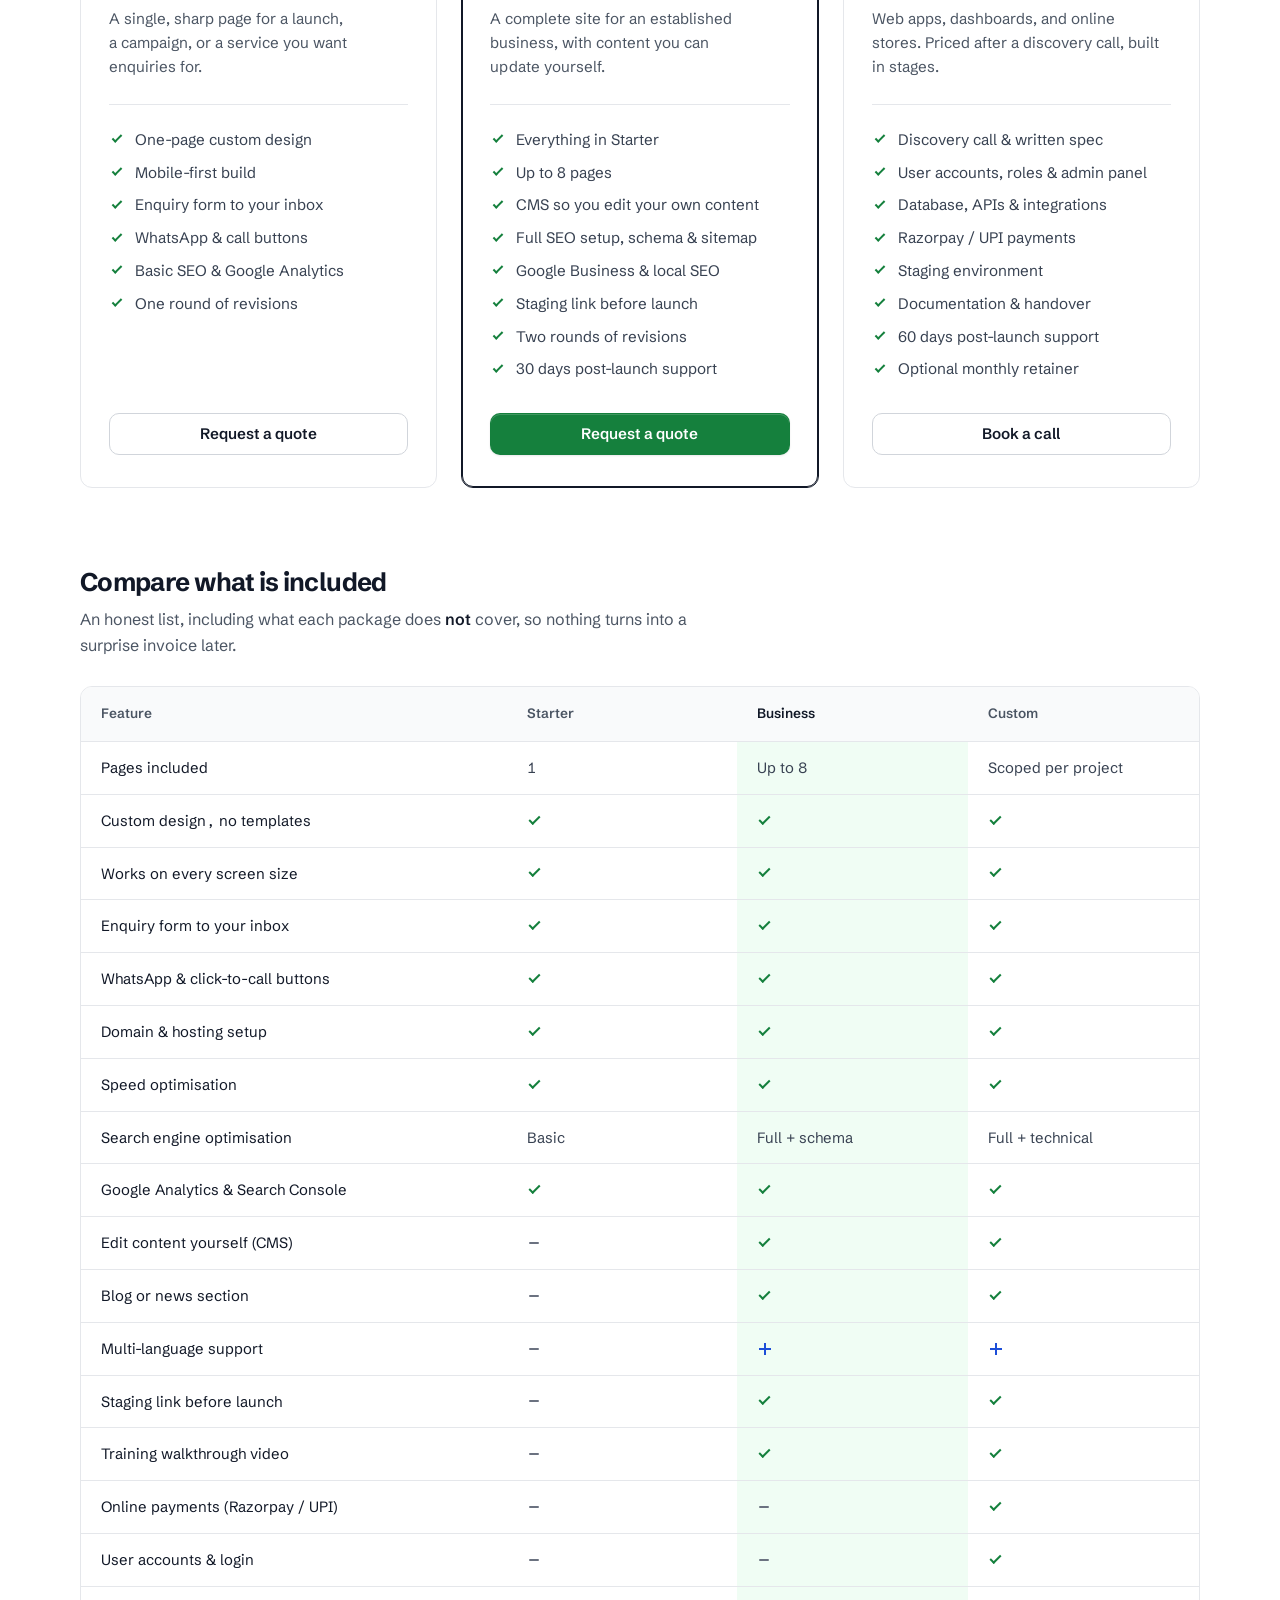
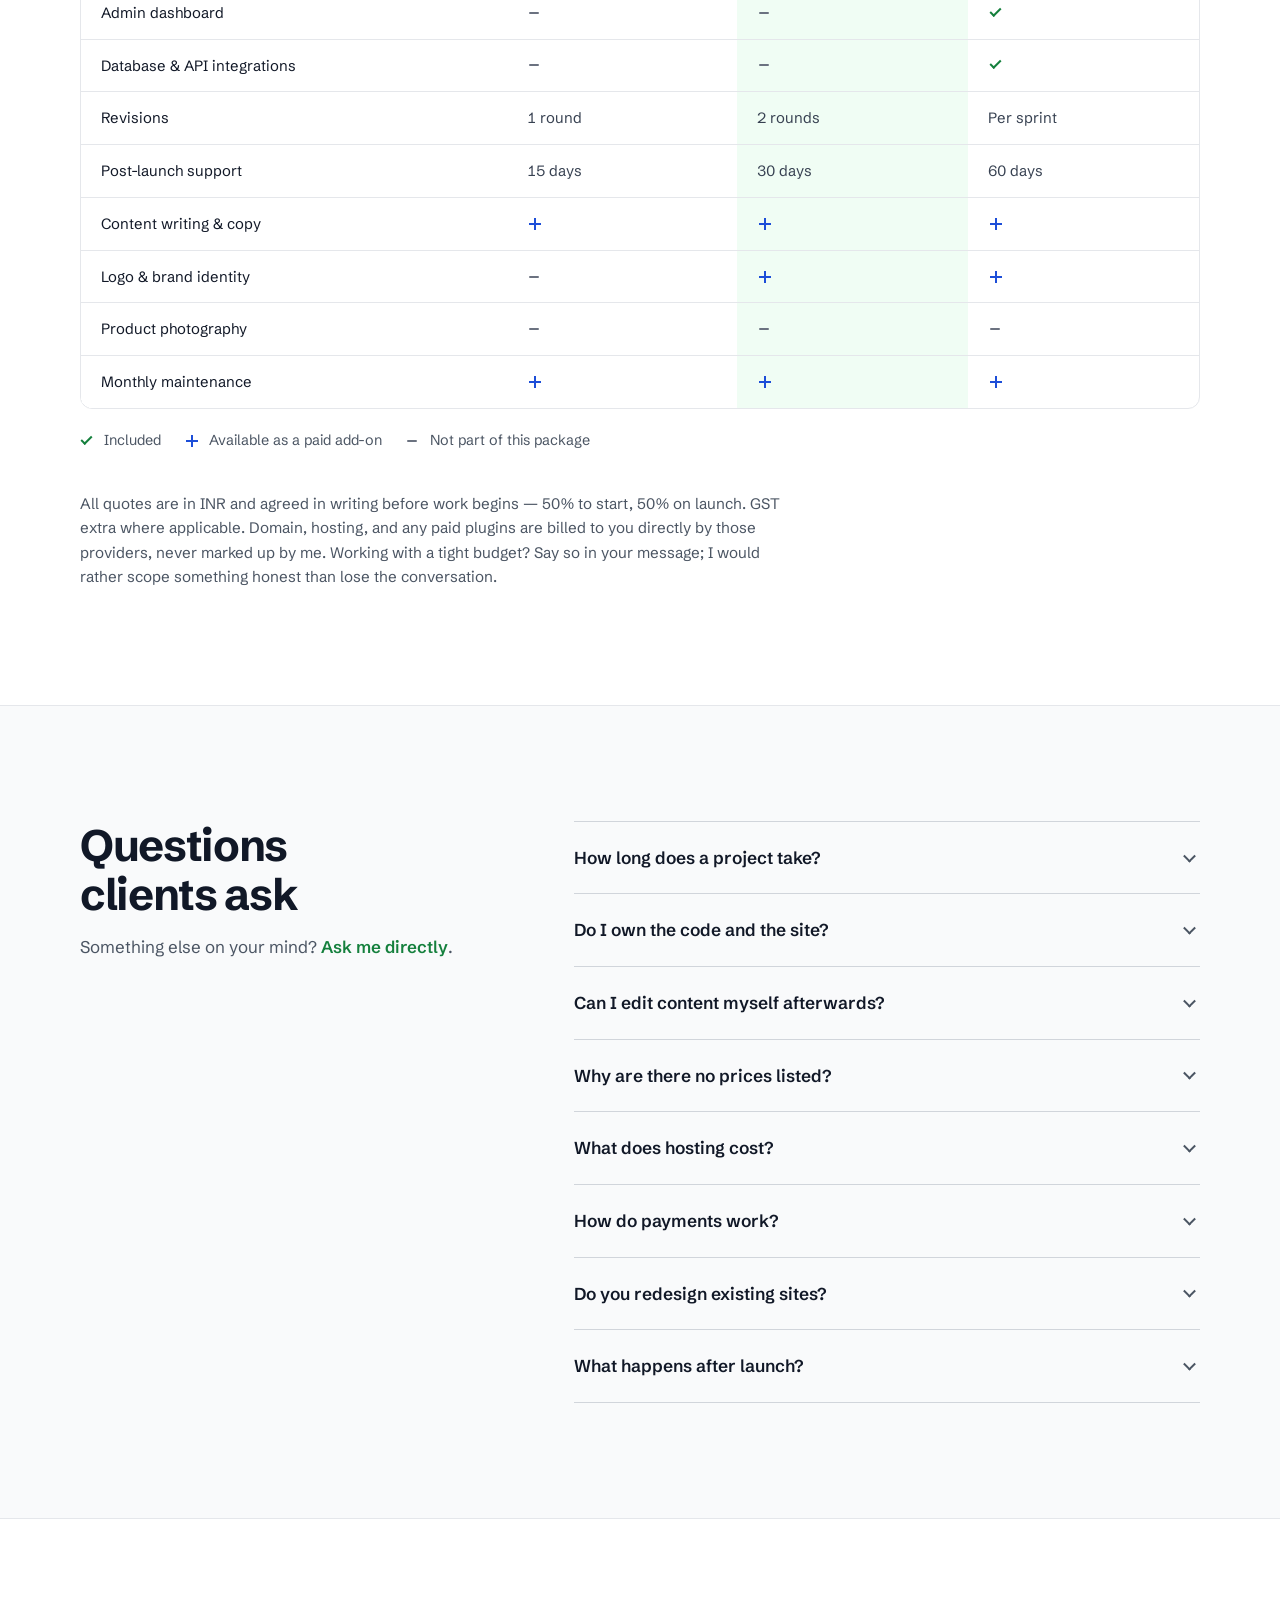
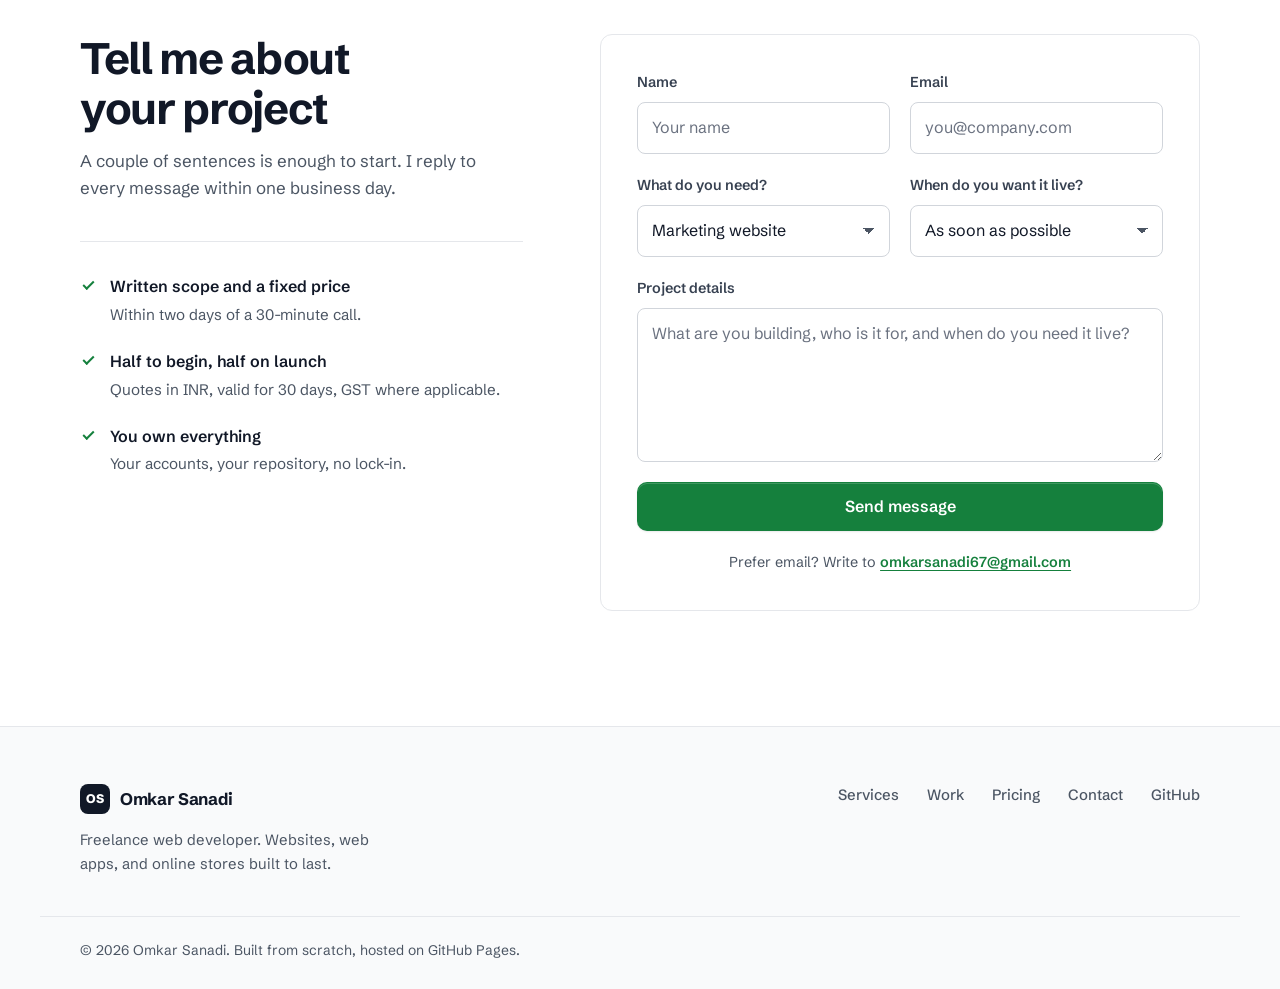
==== commit 04bee2da: "Chart the hero stats, slide the filter pill, and polish buttons, cards and quotes" ====
--- a/index.html
+++ b/index.html
@@ -76,10 +76,10 @@
       </div>
       <p class="availability"><span class="status-dot" aria-hidden="true"></span>Available for new projects</p>
       <ul class="facts">
-        <li><strong>5+</strong> years building for the web</li>
-        <li><strong>4</strong> stacks shipped this year</li>
-        <li><strong>0</strong> templates or page builders</li>
-        <li><strong>100%</strong> fixed quote, no surprises</li>
+        <li><strong><span data-count="5">5</span>+</strong> years building for the web<svg class="bars" viewBox="0 0 112 6" aria-hidden="true"><rect class="on" style="--i:0" x="0" y="0" width="15.33" height="6" rx="3"/><rect class="on" style="--i:1" x="19.33" y="0" width="15.33" height="6" rx="3"/><rect class="on" style="--i:2" x="38.66" y="0" width="15.33" height="6" rx="3"/><rect class="on" style="--i:3" x="57.99" y="0" width="15.33" height="6" rx="3"/><rect class="on" style="--i:4" x="77.32" y="0" width="15.33" height="6" rx="3"/><rect class="plus" x="97.15" y=".5" width="14.33" height="5" rx="2.5"/></svg></li>
+        <li><strong><span data-count="4">4</span></strong> stacks shipped this year<svg class="bars" viewBox="0 0 112 6" aria-hidden="true"><rect class="on" style="--i:0" x="0" y="0" width="25" height="6" rx="3"/><rect class="on" style="--i:1" x="29" y="0" width="25" height="6" rx="3"/><rect class="on" style="--i:2" x="58" y="0" width="25" height="6" rx="3"/><rect class="on" style="--i:3" x="87" y="0" width="25" height="6" rx="3"/></svg></li>
+        <li><strong>0</strong> templates or page builders<svg class="bars" viewBox="0 0 112 6" aria-hidden="true"><rect class="off" x="0" y="0" width="112" height="6" rx="3"/></svg></li>
+        <li><strong><span data-count="100">100</span>%</strong> fixed quote, no surprises<svg class="bars" viewBox="0 0 112 6" aria-hidden="true"><rect class="off" x="0" y="0" width="112" height="6" rx="3"/><rect class="on" style="--i:0" x="0" y="0" width="112" height="6" rx="3"/></svg></li>
       </ul>
     </div>
     <div class="hero-shots">
@@ -241,16 +241,19 @@
     </header>
     <div class="quotes">
       <figure class="quote">
+        <svg class="q-icon" viewBox="0 0 24 24" aria-hidden="true"><path d="M16 3a2 2 0 0 0-2 2v6a2 2 0 0 0 2 2 1 1 0 0 1 1 1v1a2 2 0 0 1-2 2 1 1 0 0 0-1 1v2a1 1 0 0 0 1 1 6 6 0 0 0 6-6V5a2 2 0 0 0-2-2z"/><path d="M5 3a2 2 0 0 0-2 2v6a2 2 0 0 0 2 2 1 1 0 0 1 1 1v1a2 2 0 0 1-2 2 1 1 0 0 0-1 1v2a1 1 0 0 0 1 1 6 6 0 0 0 6-6V5a2 2 0 0 0-2-2z"/></svg>
         <blockquote>Excellent work on the website! The design is clean, professional, and perfectly reflects our brand. Really impressed with the quality and attention to detail. &#128079;</blockquote>
-        <figcaption><strong>Renuka B.</strong><span>Owner, Trendset Collection</span></figcaption>
+        <figcaption><span class="avatar" aria-hidden="true">RB</span><span class="who"><strong>Renuka B.</strong><span>Owner, Trendset Collection</span></span></figcaption>
       </figure>
       <figure class="quote">
+        <svg class="q-icon" viewBox="0 0 24 24" aria-hidden="true"><path d="M16 3a2 2 0 0 0-2 2v6a2 2 0 0 0 2 2 1 1 0 0 1 1 1v1a2 2 0 0 1-2 2 1 1 0 0 0-1 1v2a1 1 0 0 0 1 1 6 6 0 0 0 6-6V5a2 2 0 0 0-2-2z"/><path d="M5 3a2 2 0 0 0-2 2v6a2 2 0 0 0 2 2 1 1 0 0 1 1 1v1a2 2 0 0 1-2 2 1 1 0 0 0-1 1v2a1 1 0 0 0 1 1 6 6 0 0 0 6-6V5a2 2 0 0 0-2-2z"/></svg>
         <blockquote>We didn&rsquo;t just get a website; we got a complete digital overhaul. He translated our complex workflows into a clean design, and our user sign-ups tripled in the first month.</blockquote>
-        <figcaption><strong>Priyanka S.</strong><span>Business Analyst, EY</span></figcaption>
+        <figcaption><span class="avatar" aria-hidden="true">PS</span><span class="who"><strong>Priyanka S.</strong><span>Business Analyst, EY</span></span></figcaption>
       </figure>
       <figure class="quote">
+        <svg class="q-icon" viewBox="0 0 24 24" aria-hidden="true"><path d="M16 3a2 2 0 0 0-2 2v6a2 2 0 0 0 2 2 1 1 0 0 1 1 1v1a2 2 0 0 1-2 2 1 1 0 0 0-1 1v2a1 1 0 0 0 1 1 6 6 0 0 0 6-6V5a2 2 0 0 0-2-2z"/><path d="M5 3a2 2 0 0 0-2 2v6a2 2 0 0 0 2 2 1 1 0 0 1 1 1v1a2 2 0 0 1-2 2 1 1 0 0 0-1 1v2a1 1 0 0 0 1 1 6 6 0 0 0 6-6V5a2 2 0 0 0-2-2z"/></svg>
         <blockquote>Ordo took the guesswork out of my daily prep. It runs completely offline on my phone and tells me what to buy, what to prep, and which dishes actually make money &mdash; with the maths shown for every number. My prep errors are down by half.</blockquote>
-        <figcaption><strong>Rohan M.</strong><span>Owner, RK Kitchen</span></figcaption>
+        <figcaption><span class="avatar" aria-hidden="true">RM</span><span class="who"><strong>Rohan M.</strong><span>Owner, RK Kitchen</span></span></figcaption>
       </figure>
     </div>
   </div>
--- a/styles.css
+++ b/styles.css
@@ -61,7 +61,9 @@
   transition:transform var(--dur-press) var(--ease-out),background var(--dur-fast) ease,border-color var(--dur-fast) ease,box-shadow var(--dur-fast) ease,color var(--dur-fast) ease;
   white-space:nowrap;
 }
-.btn-primary{background:var(--accent);color:#fff;box-shadow:var(--shadow-sm)}
+.btn-primary{position:relative;overflow:hidden;background:var(--accent);color:#fff;box-shadow:inset 0 1px 0 rgb(255 255 255/.18),var(--shadow-sm)}
+/* a single sweep of light across the button on hover */
+.btn-primary::after{content:"";position:absolute;inset:0;pointer-events:none;background:linear-gradient(105deg,transparent 30%,rgb(255 255 255/.26) 50%,transparent 70%);transform:translateX(-101%)}
 .btn-primary:hover{background:var(--accent-hover)}
 .btn-ghost{background:var(--surface);border-color:var(--line-strong);color:var(--ink)}
 .btn-ghost:hover{border-color:var(--ink)}
@@ -70,6 +72,7 @@
 .btn.full{width:100%}
 @media (hover:hover) and (pointer:fine) and (prefers-reduced-motion:no-preference){
   .btn:hover{transform:translateY(-1px)}
+  .btn-primary:hover::after{transform:translateX(101%);transition:transform 800ms var(--ease-out)}
 }
 .btn:active{transform:scale(.97)}
 
@@ -102,8 +105,16 @@
 .hero-cta{display:flex;flex-wrap:wrap;gap:12px;margin-top:36px}
 .availability{display:inline-flex;align-items:center;gap:10px;margin-top:22px;color:var(--ink-2);font-size:.92rem;font-weight:500}
 .status-dot{width:8px;height:8px;border-radius:50%;background:#16a34a;outline:3px solid var(--accent-tint)}
-.facts{display:grid;grid-template-columns:repeat(2,minmax(0,1fr));gap:12px 28px;margin-top:40px;padding-top:28px;border-top:1px solid var(--line);color:var(--muted);font-size:.93rem;line-height:1.45}
+.facts{display:grid;grid-template-columns:repeat(2,minmax(0,1fr));gap:20px 28px;margin-top:40px;padding-top:28px;border-top:1px solid var(--line);color:var(--muted);font-size:.93rem;line-height:1.45}
 .facts strong{color:var(--ink);font-weight:700;font-variant-numeric:tabular-nums}
+.facts [data-count]{display:inline-block;text-align:right}
+/* each stat draws its own number: filled segments, an open "+" slot, an empty or a full track */
+.bars{display:block;width:112px;height:6px;margin-top:10px;overflow:visible}
+.bars .on{fill:var(--accent)}
+.bars .off{fill:var(--line)}
+.bars .plus{fill:none;stroke:var(--accent);stroke-width:1;stroke-dasharray:2 2}
+.bars .on,.bars .plus{transform-box:fill-box;transform-origin:left center;animation:bar-grow 700ms var(--ease-out) both;animation-delay:calc(420ms + var(--i,5) * 70ms)}
+@keyframes bar-grow{from{transform:scaleX(0);opacity:.4}}
 
 .hero-shots{position:relative;padding:0 0 64px 56px}
 .browser{margin:0;background:var(--surface);border-radius:var(--radius);overflow:hidden;box-shadow:var(--shadow-lg)}
@@ -143,7 +154,12 @@
 .service>p{color:var(--muted);font-size:.98rem;margin-bottom:24px}
 
 /* ---------- work ---------- */
-.filters{display:flex;flex-wrap:wrap;gap:8px;margin-bottom:28px}
+.filters{position:relative;display:flex;flex-wrap:wrap;gap:8px;margin-bottom:28px}
+/* the active pill slides between chips; without JS the chip paints its own background */
+.chip-ind{position:absolute;left:0;top:0;border-radius:999px;background:var(--ink);box-shadow:var(--shadow-sm);pointer-events:none;view-transition-name:chip-ind}
+.chip-ind.ready{transition:transform var(--dur-base) var(--ease-out),width var(--dur-base) var(--ease-out),height var(--dur-base) var(--ease-out)}
+.has-ind .chip{position:relative;z-index:1}
+.has-ind .chip.is-active{background:transparent;border-color:transparent}
 .chip{
   background:var(--surface);border:1px solid var(--line-strong);color:var(--ink-2);
   padding:8px 16px;border-radius:999px;font-size:.9rem;font-weight:500;cursor:pointer;
@@ -162,6 +178,7 @@
 .proj:hover{border-color:var(--line-strong);box-shadow:var(--shadow-md)}
 @media (hover:hover) and (pointer:fine) and (prefers-reduced-motion:no-preference){
   .proj:hover{transform:translateY(-3px)}
+  .proj:hover .thumb:not(.portrait)>img{transform:scale(1.03)}
 }
 .proj[hidden]{display:none}
 /* cards in a row share a height, so the read-more links line up */
@@ -174,7 +191,7 @@
 
 .thumb{position:relative;aspect-ratio:16/10;background:var(--sunken);border-bottom:1px solid var(--line);overflow:hidden}
 .thumb.has-shot{display:grid;place-items:end start;padding:14px}
-.thumb img{position:absolute;inset:0;width:100%;height:100%;object-fit:cover;object-position:top center}
+.thumb img{position:absolute;inset:0;width:100%;height:100%;object-fit:cover;object-position:top center;transform-origin:top center;transition:transform 700ms var(--ease-out)}
 /* wider-than-frame screenshots: anchor left so the nav and heading survive the crop */
 .thumb.has-shot.wide img{object-position:left top}
 /* a portrait phone screen letterboxed over a softened copy of itself */
@@ -227,9 +244,12 @@
 .quotes{display:grid;grid-template-columns:repeat(3,minmax(0,1fr));gap:24px}
 .quote{margin:0;background:var(--surface);border:1px solid var(--line);border-radius:var(--radius);padding:30px 28px;display:flex;flex-direction:column;gap:24px}
 .quote blockquote{margin:0;font-size:1.08rem;line-height:1.55;color:var(--ink);letter-spacing:-.005em}
-.quote figcaption{display:grid;gap:2px;margin-top:auto;padding-top:20px;border-top:1px solid var(--line)}
-.quote figcaption strong{font-size:.95rem}
-.quote figcaption span{color:var(--muted);font-size:.88rem}
+.q-icon{width:28px;height:28px;fill:var(--accent-tint);stroke:var(--accent);stroke-width:1.5;stroke-linejoin:round}
+.quote figcaption{display:grid;grid-template-columns:auto 1fr;align-items:center;gap:12px;margin-top:auto;padding-top:20px;border-top:1px solid var(--line)}
+.avatar{display:grid;place-items:center;width:40px;height:40px;border-radius:50%;background:var(--accent-tint);color:var(--accent-hover);font-size:.8rem;font-weight:700;letter-spacing:.02em}
+.who{display:grid;gap:1px}
+.who strong{font-size:.95rem}
+.who span{color:var(--muted);font-size:.88rem}
 
 /* ---------- pricing ---------- */
 .tiers{display:grid;grid-template-columns:repeat(3,minmax(0,1fr));gap:24px;align-items:stretch}
@@ -382,5 +402,5 @@
   *{animation-duration:.01ms!important;animation-iteration-count:1!important;transition-duration:.01ms!important}
   html{scroll-behavior:auto}
   .js .reveal{opacity:1}
-  .hero-copy>*,.browser,.phone{animation:none}
-}
+  .hero-copy>*,.browser,.phone,.bars .on,.bars .plus{animation:none}
+}
